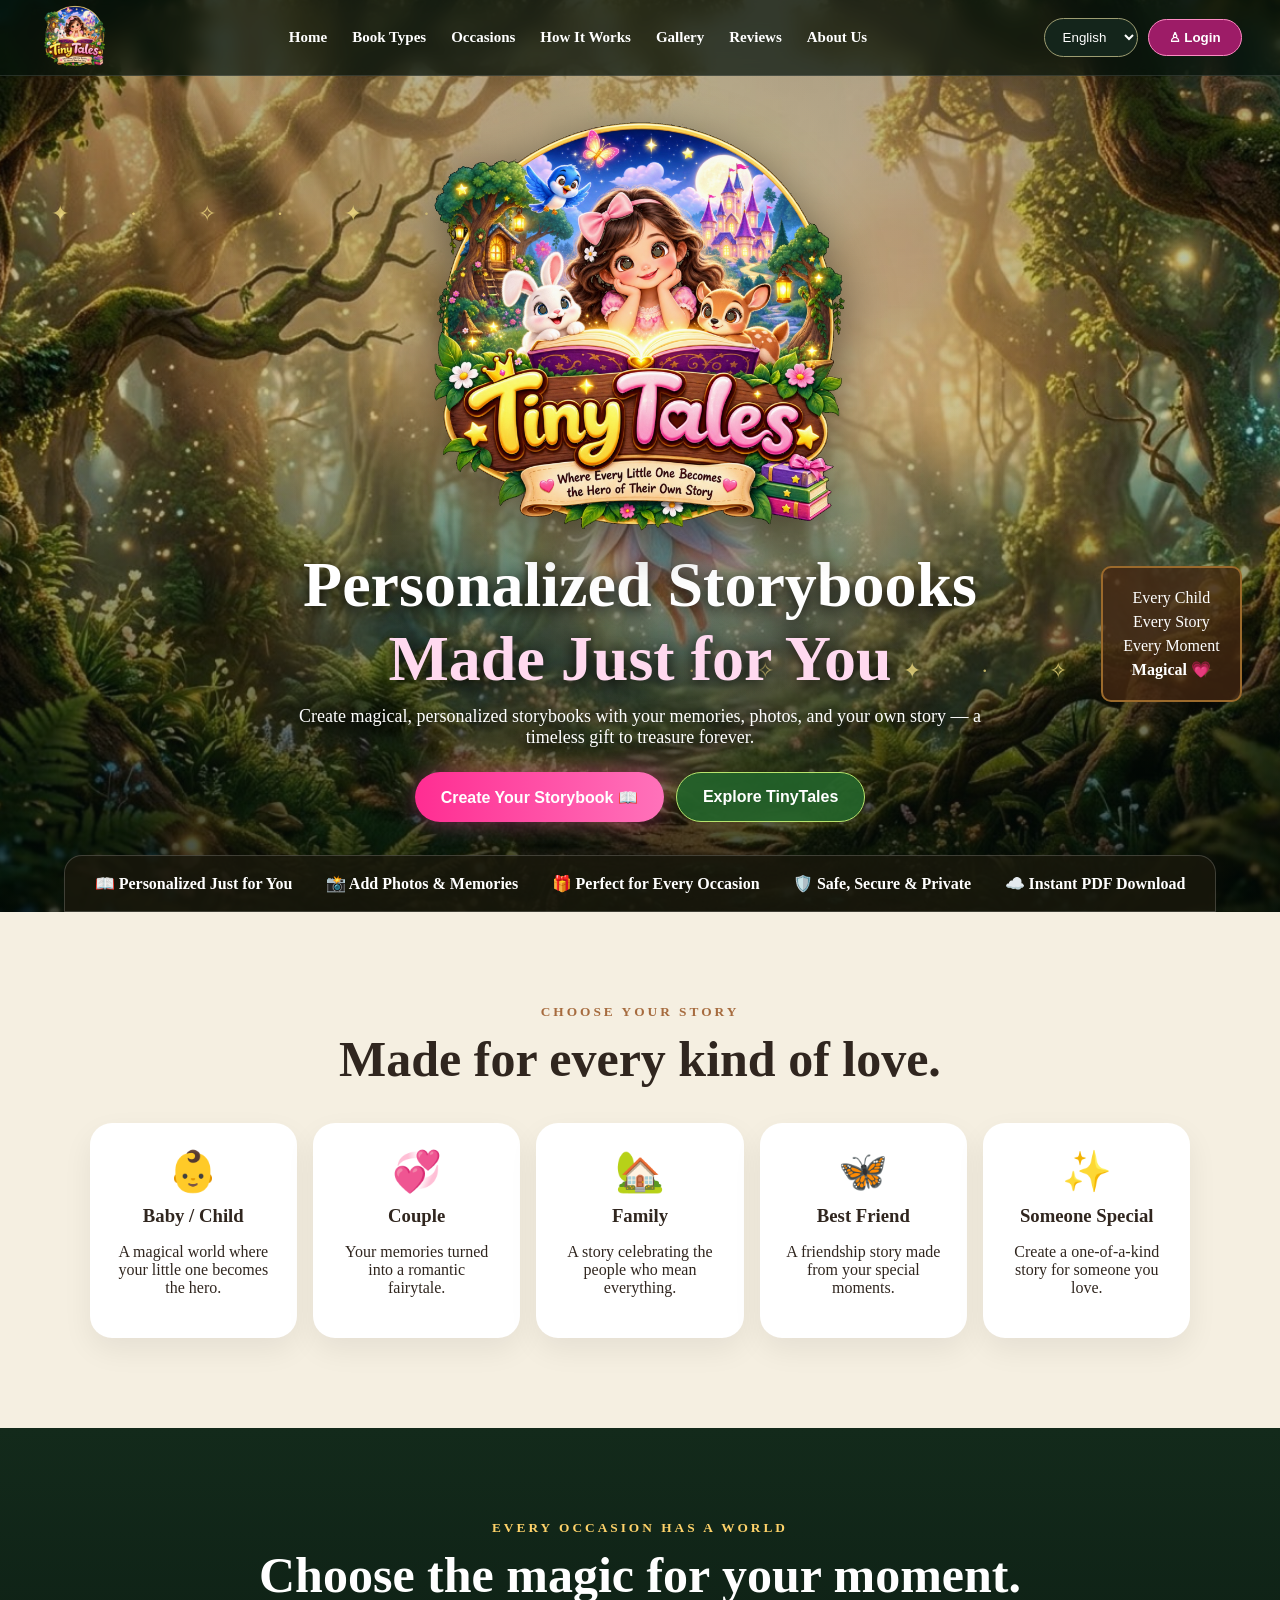
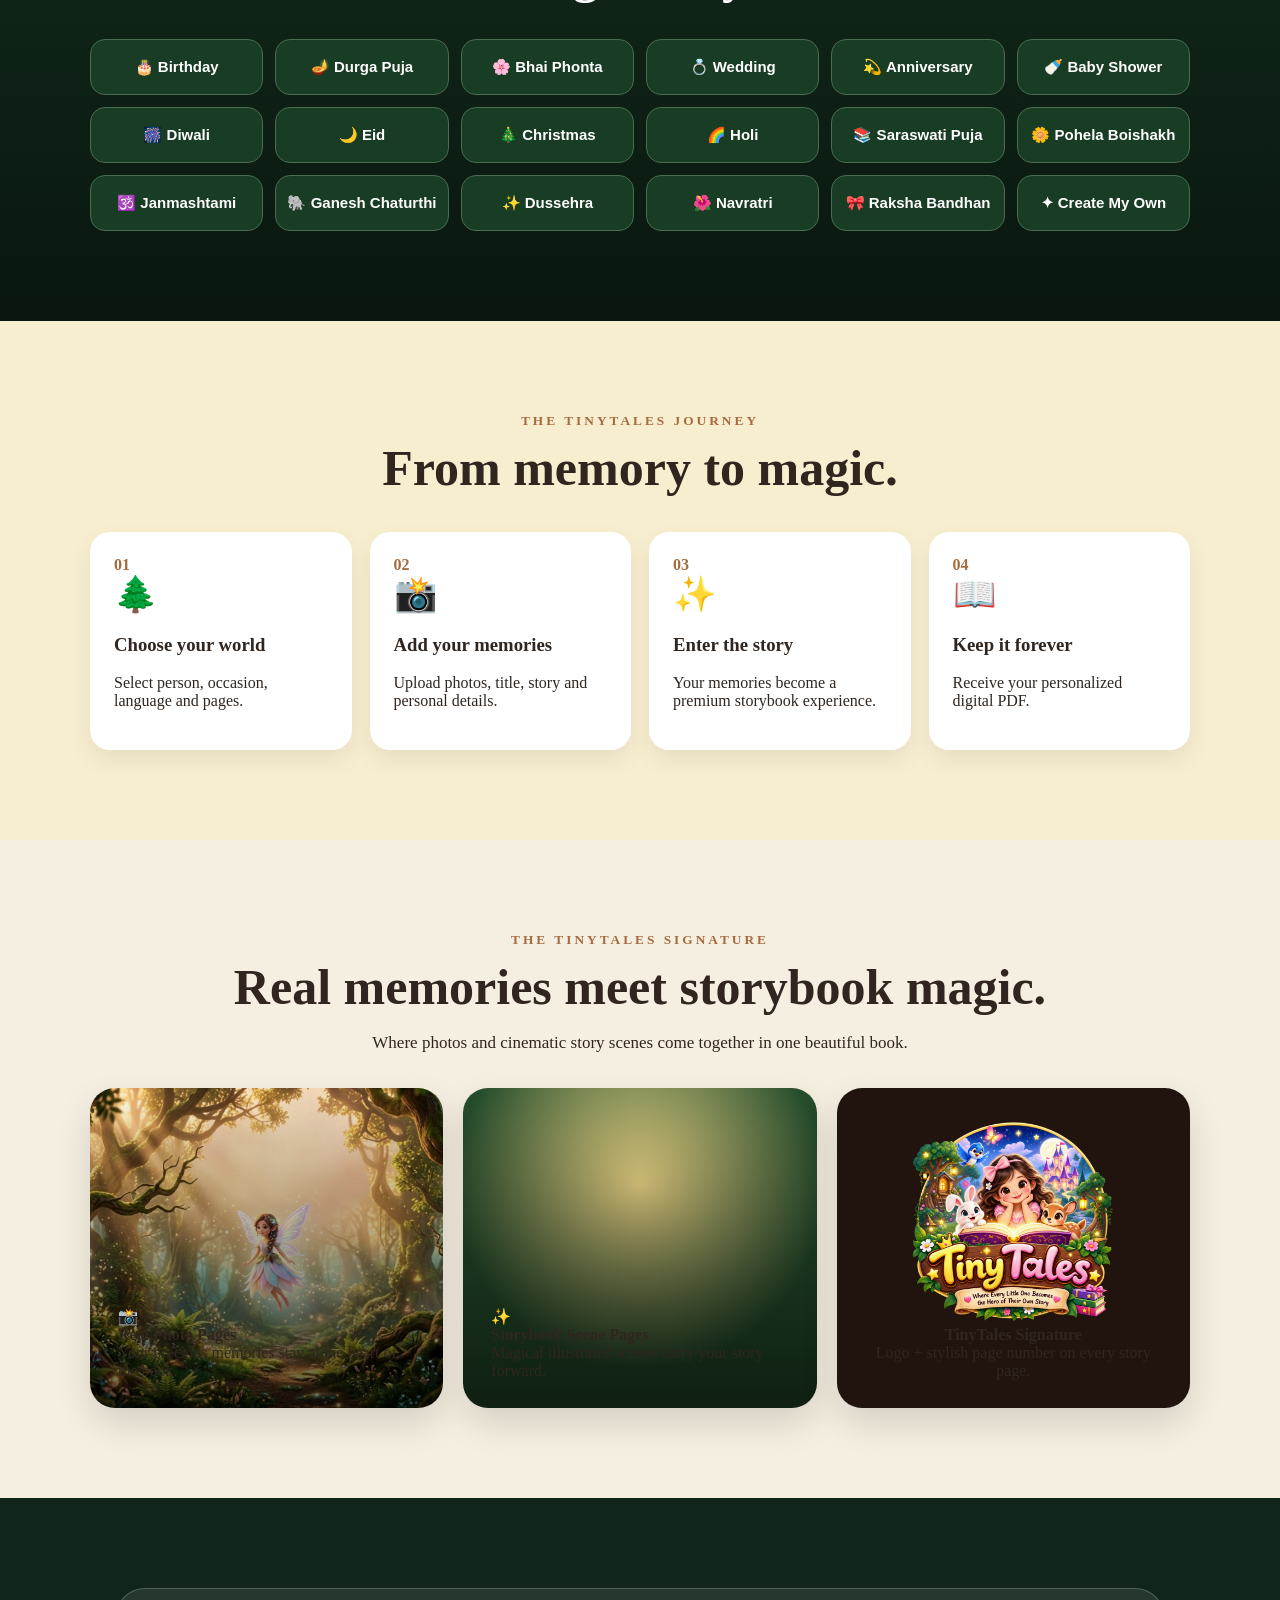
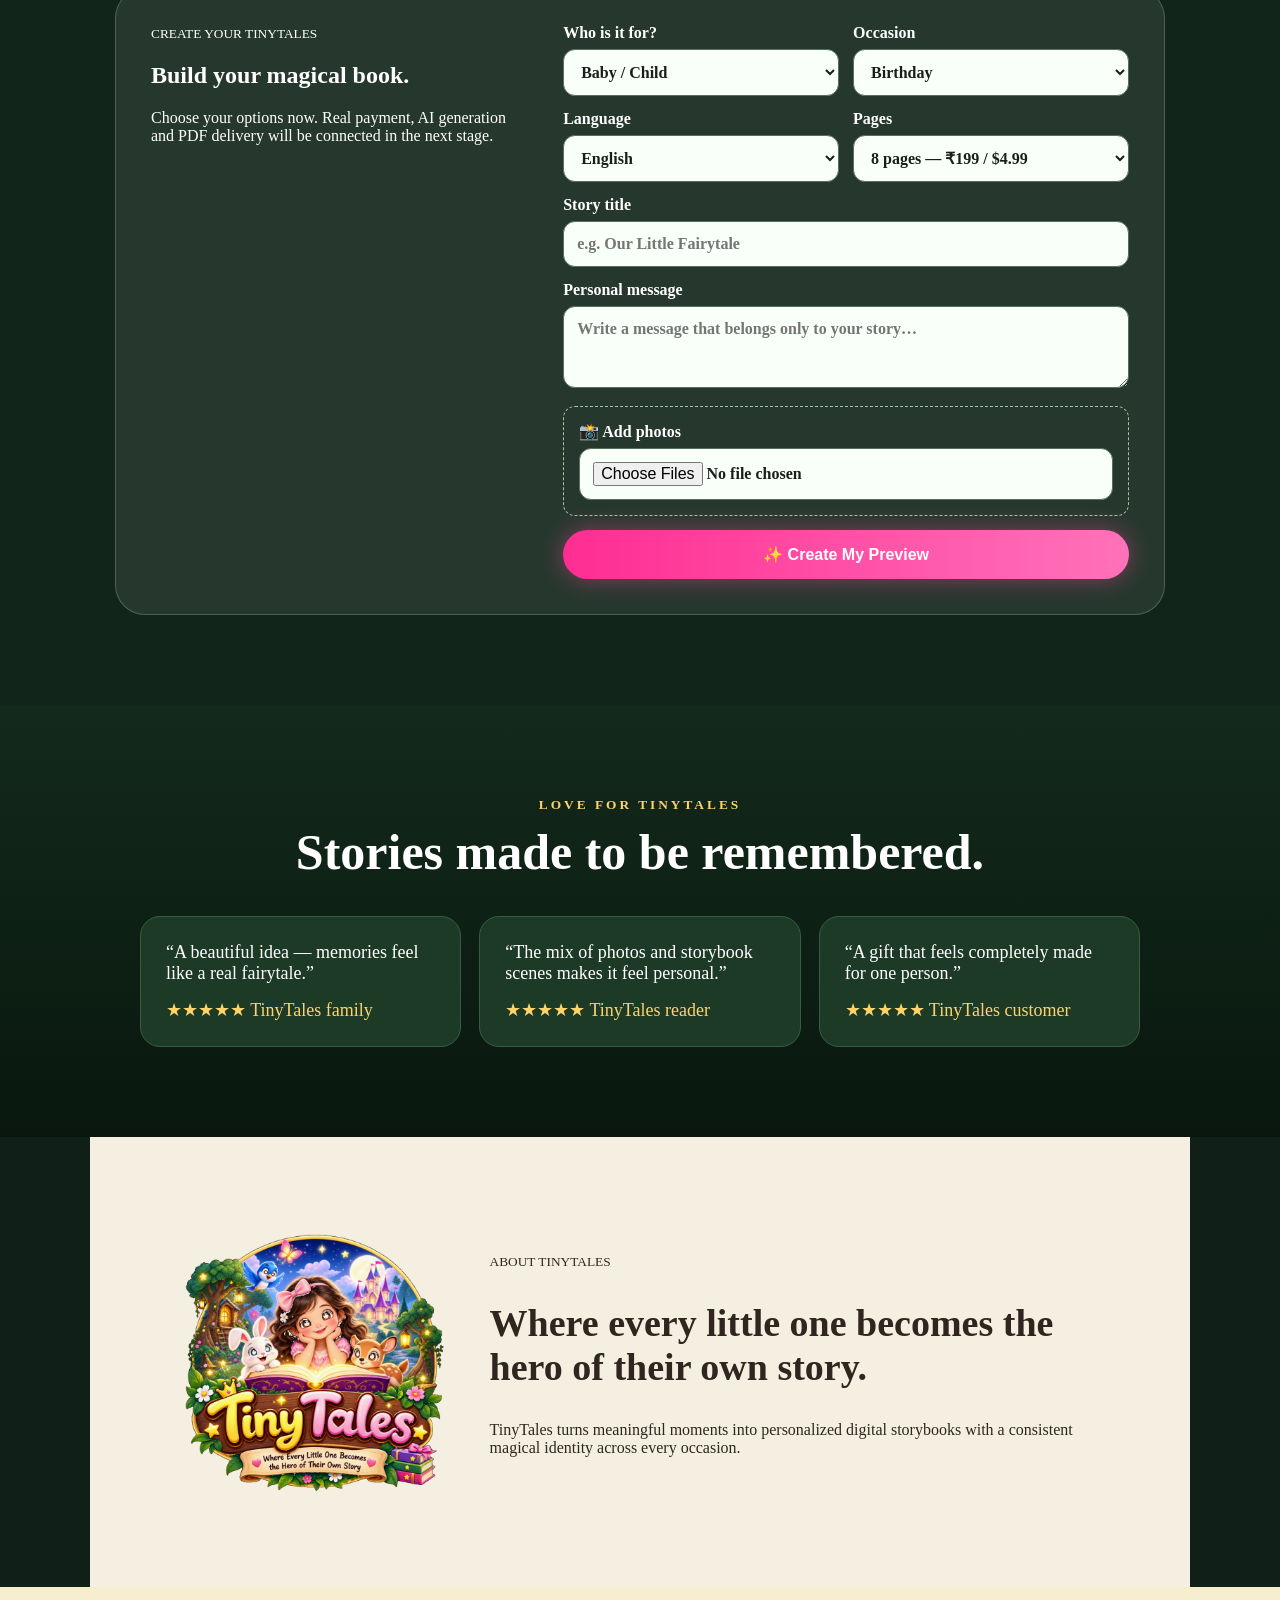
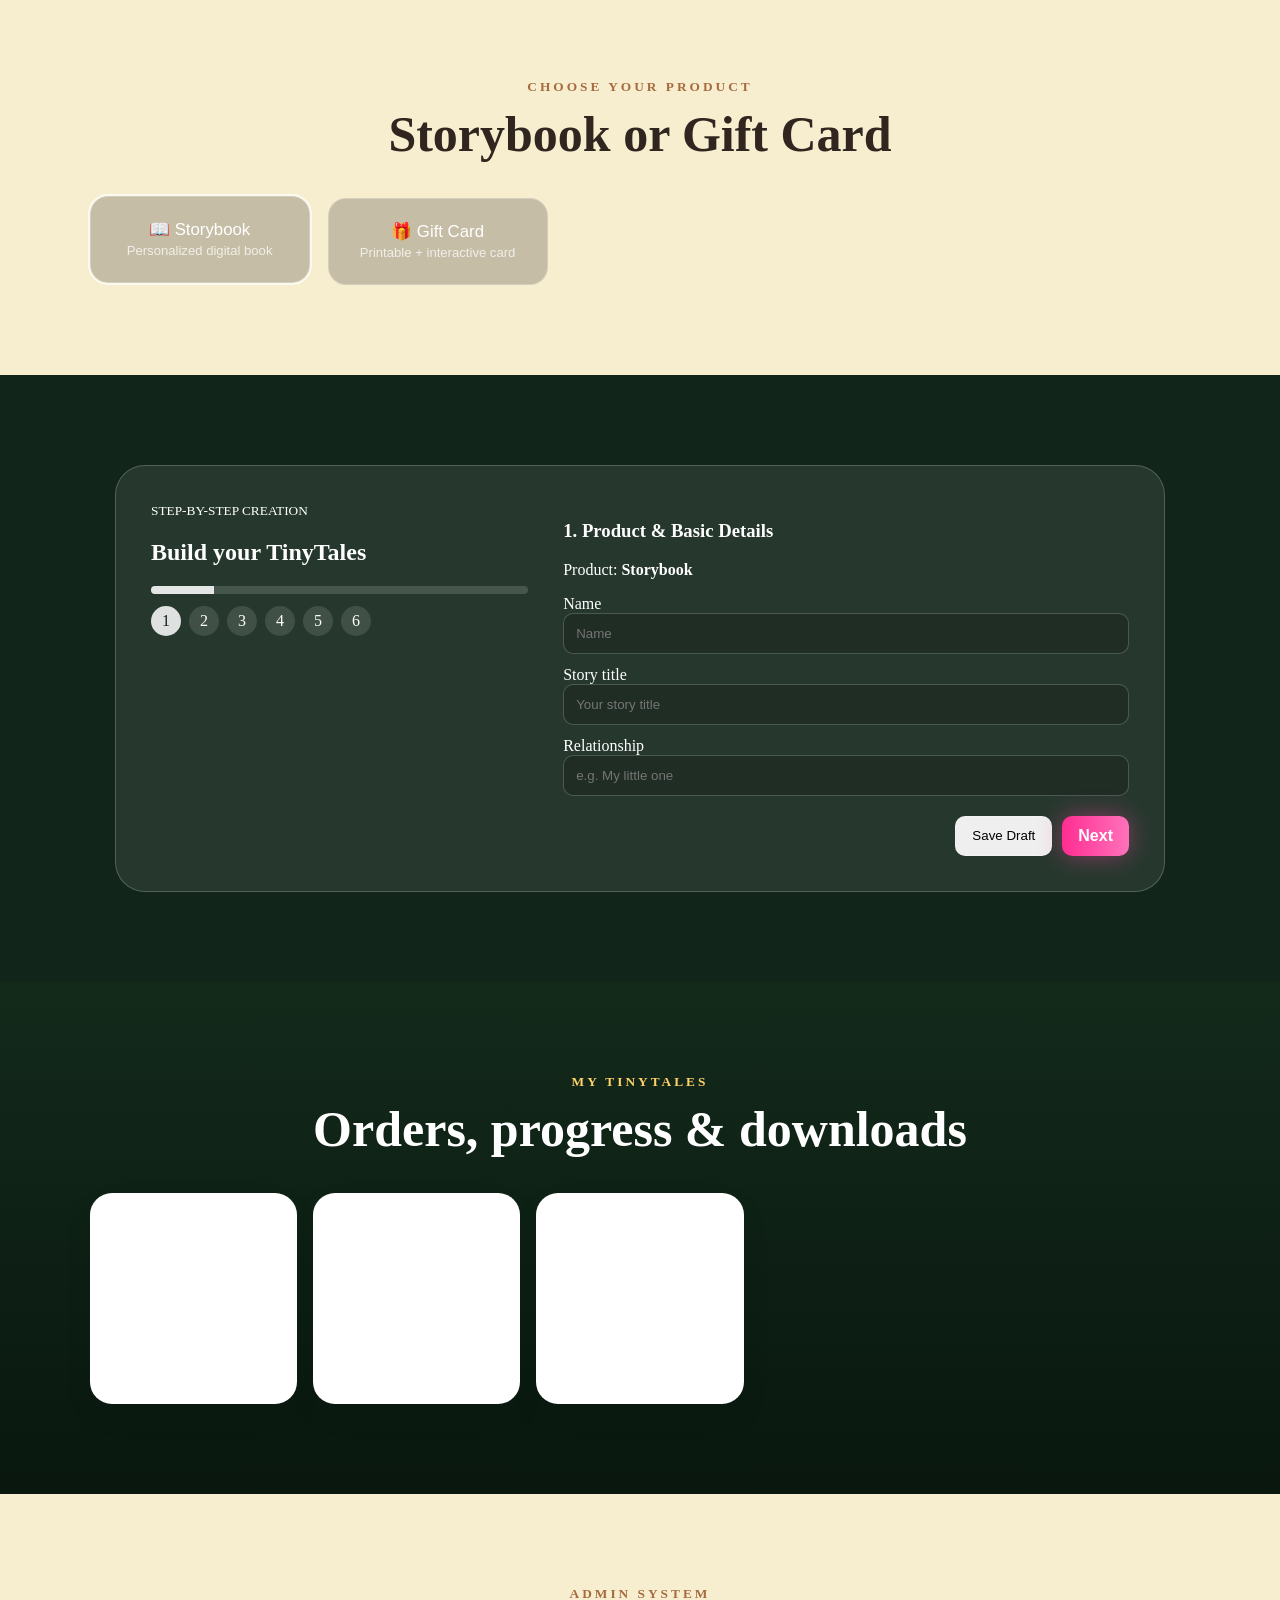
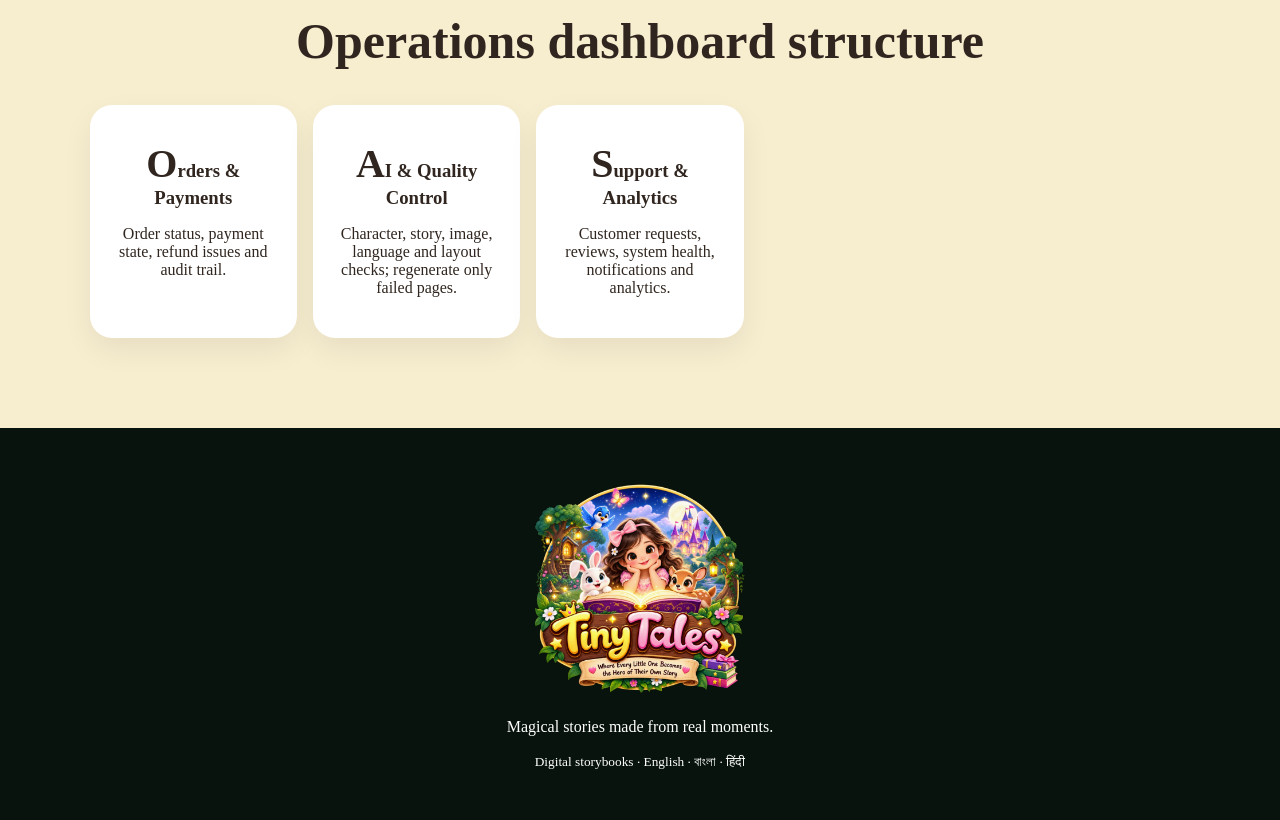
==== index.html @ 88ca1616 "Update index.html" ====
<!doctype html><html lang="en"><head><meta charset="utf-8"><meta name="viewport" content="width=device-width,initial-scale=1"><title>TinyTales — Personalized Magical Storybooks</title><meta name="description" content="TinyTales creates personalized magical storybooks from your memories, photos and stories in English, বাংলা and हिंदी."><link rel="icon" href=""><link rel="stylesheet" href="style.css"></head><body>
<header class="topbar"><a href="#home" class="brand"><img src="assets/tinytales-logo.png" alt="TinyTales"></a><nav><a href="#home">Home</a><a href="#types">Book Types</a><a href="#occasions">Occasions</a><a href="#how">How It Works</a><a href="#gallery">Gallery</a><a href="#reviews">Reviews</a><a href="#about">About Us</a></nav><div class="right"><select id="language"><option>English</option><option>বাংলা</option><option>हिंदी</option></select><button class="login" onclick="alert('Login will be connected later.')">♙ Login</button></div></header>
<main><section id="home" class="hero"><div class="forest"></div><div class="shade"></div><div class="rays"></div><div class="sparkles"></div><div class="hero-content"><div class="hero-logo"><img src="assets/tinytales-logo.png" alt="TinyTales logo"></div><h1>Personalized Storybooks<br><em>Made Just for You</em></h1><p>Create magical, personalized storybooks with your memories, photos, and your own story — a timeless gift to treasure forever.</p><div class="actions"><button class="primary" onclick="document.getElementById('create').scrollIntoView({behavior:'smooth'})">Create Your Storybook 📖</button><button class="secondary" onclick="document.getElementById('types').scrollIntoView({behavior:'smooth'})">Explore TinyTales</button></div></div><div class="side-sign">Every Child<br>Every Story<br>Every Moment<br><b>Magical</b> 💗</div><div class="feature-bar"><span>📖 Personalized Just for You</span><span>📸 Add Photos & Memories</span><span>🎁 Perfect for Every Occasion</span><span>🛡️ Safe, Secure & Private</span><span>☁️ Instant PDF Download</span></div></section>
<section id="types" class="section"><div class="heading"><small>CHOOSE YOUR STORY</small><h2>Made for every kind of love.</h2></div><div class="cards"><article class="type-card" data-type="Baby / Child">👶<h3>Baby / Child</h3><p>A magical world where your little one becomes the hero.</p></article><article class="type-card" data-type="Couple">💞<h3>Couple</h3><p>Your memories turned into a romantic fairytale.</p></article><article class="type-card" data-type="Family">🏡<h3>Family</h3><p>A story celebrating the people who mean everything.</p></article><article class="type-card" data-type="Best Friend">🦋<h3>Best Friend</h3><p>A friendship story made from your special moments.</p></article><article class="type-card" data-type="Someone Special">✨<h3>Someone Special</h3><p>Create a one-of-a-kind story for someone you love.</p></article></div></section>
<section id="occasions" class="section dark"><div class="heading"><small>EVERY OCCASION HAS A WORLD</small><h2>Choose the magic for your moment.</h2></div><div class="occasion-grid"><button type="button" class="occasion-btn" data-occasion="Birthday">🎂 Birthday</button><button type="button" class="occasion-btn" data-occasion="Durga Puja">🪔 Durga Puja</button><button type="button" class="occasion-btn" data-occasion="Bhai Phonta">🌸 Bhai Phonta</button><button type="button" class="occasion-btn" data-occasion="Wedding">💍 Wedding</button><button type="button" class="occasion-btn" data-occasion="Anniversary">💫 Anniversary</button><button type="button" class="occasion-btn" data-occasion="Baby Shower">🍼 Baby Shower</button><button type="button" class="occasion-btn" data-occasion="Diwali">🎆 Diwali</button><button type="button" class="occasion-btn" data-occasion="Eid">🌙 Eid</button><button type="button" class="occasion-btn" data-occasion="Christmas">🎄 Christmas</button><button type="button" class="occasion-btn" data-occasion="Holi">🌈 Holi</button><button type="button" class="occasion-btn" data-occasion="Saraswati Puja">📚 Saraswati Puja</button><button type="button" class="occasion-btn" data-occasion="Pohela Boishakh">🌼 Pohela Boishakh</button><button type="button" class="occasion-btn" data-occasion="Janmashtami">🕉️ Janmashtami</button><button type="button" class="occasion-btn" data-occasion="Ganesh Chaturthi">🐘 Ganesh Chaturthi</button><button type="button" class="occasion-btn" data-occasion="Dussehra">✨ Dussehra</button><button type="button" class="occasion-btn" data-occasion="Navratri">🌺 Navratri</button><button type="button" class="occasion-btn" data-occasion="Raksha Bandhan">🎀 Raksha Bandhan</button><button type="button" class="occasion-btn" data-occasion="Create My Own">✦ Create My Own</button></div></section>
<section id="how" class="section parchment"><div class="heading"><small>THE TINYTALES JOURNEY</small><h2>From memory to magic.</h2></div><div class="steps"><div><b>01</b><span>🌲</span><h3>Choose your world</h3><p>Select person, occasion, language and pages.</p></div><div><b>02</b><span>📸</span><h3>Add your memories</h3><p>Upload photos, title, story and personal details.</p></div><div><b>03</b><span>✨</span><h3>Enter the story</h3><p>Your memories become a premium storybook experience.</p></div><div><b>04</b><span>📖</span><h3>Keep it forever</h3><p>Receive your personalized digital PDF.</p></div></div></section>
<section id="gallery" class="section gallery"><div class="heading"><small>THE TINYTALES SIGNATURE</small><h2>Real memories meet storybook magic.</h2><p>Where photos and cinematic story scenes come together in one beautiful book.</p></div><div class="gallery-grid"><div class="photo-card real">📸<b>Real Photo Pages</b><span>Your precious memories stay at the heart of the book.</span></div><div class="photo-card magic">✨<b>Storybook Scene Pages</b><span>Magical illustrated scenes carry your story forward.</span></div><div class="photo-card signature"><img src="assets/tinytales-logo.png" alt="TinyTales"><b>TinyTales Signature</b><span>Logo + stylish page number on every story page.</span></div></div></section>
<section id="create" class="section create"><div class="create-card"><div><small>CREATE YOUR TINYTALES</small><h2>Build your magical book.</h2><p>Choose your options now. Real payment, AI generation and PDF delivery will be connected in the next stage.</p></div><div class="form"><label>Who is it for?<select id="createType"><option>Baby / Child</option><option>Couple</option><option>Family</option><option>Best Friend</option><option>Someone Special</option></select></label><label>Occasion<select id="createOccasion"><option>Birthday</option><option>Durga Puja</option><option>Bhai Phonta</option><option>Anniversary</option><option>Wedding</option><option>Baby Shower</option><option>Diwali</option><option>Eid</option><option>Christmas</option><option>Create My Own</option></select></label><label>Language<select id="createLanguage"><option>English</option><option>বাংলা</option><option>हिंदी</option></select></label><label>Pages<select id="createPages"><option>8 pages — ₹199 / $4.99</option><option>12 pages — ₹299 / $6.99</option><option>16 pages — ₹399 / $8.99</option><option>20 pages — ₹499 / $10.99</option><option>24 pages — ₹599 / $12.99</option><option>32 pages — ₹799 / $16.99</option></select></label><label class="full">Story title<input placeholder="e.g. Our Little Fairytale"></label><label class="full">Personal message<textarea rows="3" placeholder="Write a message that belongs only to your story…"></textarea></label><label class="full upload">📸 Add photos<input type="file" accept="image/*" multiple></label><button id="createPreviewBtn" class="primary full" type="button">✨ Create My Preview</button></div></div></section>
<section id="reviews" class="section dark reviews"><div class="heading"><small>LOVE FOR TINYTALES</small><h2>Stories made to be remembered.</h2></div><div class="review-grid"><blockquote>“A beautiful idea — memories feel like a real fairytale.”<footer>★★★★★ TinyTales family</footer></blockquote><blockquote>“The mix of photos and storybook scenes makes it feel personal.”<footer>★★★★★ TinyTales reader</footer></blockquote><blockquote>“A gift that feels completely made for one person.”<footer>★★★★★ TinyTales customer</footer></blockquote></div></section>
<section id="about" class="section about"><img src="assets/tinytales-logo.png" alt="TinyTales"><div><small>ABOUT TINYTALES</small><h2>Where every little one becomes the hero of their own story.</h2><p>TinyTales turns meaningful moments into personalized digital storybooks with a consistent magical identity across every occasion.</p></div></section>
<section id="product" class="section parchment"><div class="heading"><small>CHOOSE YOUR PRODUCT</small><h2>Storybook or Gift Card</h2></div><div class="cards product-choice"><button class="product-btn selected" data-product="Storybook" type="button">📖 Storybook<br><span>Personalized digital book</span></button><button class="product-btn" data-product="Gift Card" type="button">🎁 Gift Card<br><span>Printable + interactive card</span></button></div></section>
<section id="wizard" class="section create"><div class="create-card"><div class="wizard-head"><small>STEP-BY-STEP CREATION</small><h2>Build your TinyTales</h2><div class="progress-track"><div id="progress"></div></div><div class="step-dots"><span class="step-dot active" data-step="1">1</span><span class="step-dot" data-step="2">2</span><span class="step-dot" data-step="3">3</span><span class="step-dot" data-step="4">4</span><span class="step-dot" data-step="5">5</span><span class="step-dot" data-step="6">6</span></div></div><div class="wizard-panel" data-step="1"><h3>1. Product & Basic Details</h3><p>Product: <b id="productChoice">Storybook</b></p><label>Name<input id="babyName" placeholder="Name"></label><label>Story title<input placeholder="Your story title"></label><label>Relationship<input placeholder="e.g. My little one"></label><div class="wizard-actions"><button id="saveDraft" type="button">Save Draft</button><button class="wizard-next primary" type="button">Next</button></div></div><div class="wizard-panel" data-step="2" hidden><h3>2. Photos & Memories</h3><label class="upload">📸 Add photos<input id="photoInput" type="file" accept="image/*" multiple></label><p id="photoCount">No photos selected</p><p>Default storybook mix: 50% real-photo pages + 50% AI illustration pages, adjusted for the selected package.</p><div class="wizard-actions"><button class="wizard-back" type="button">Back</button><button class="wizard-next primary" type="button">Next</button></div></div><div class="wizard-panel" data-step="3" hidden><h3>3. Story + Rhyme</h3><label>Story choice<select><option>TinyTales Original Story</option><option>My Own Story</option><option>Two Stories</option></select></label><label>Personal message<textarea rows="4" placeholder="Your special message"></textarea></label><div class="wizard-actions"><button class="wizard-back" type="button">Back</button><button class="wizard-next primary" type="button">Next</button></div></div><div class="wizard-panel" data-step="4" hidden><h3>4. Character + Theme Preview</h3><p>AI character preview, approved appearance, occasion theme, font and layout are reviewed before payment.</p><button id="mockGenerate" class="secondary" type="button">Create Preview</button><p id="generationStatus">Waiting for preview</p><div class="wizard-actions"><button class="wizard-back" type="button">Back</button><button class="wizard-next primary" type="button">Next</button></div></div><div class="wizard-panel" data-step="5" hidden><h3>5. Review + Approval</h3><p>Review the full book/card. Request changes or approve the final version.</p><button id="mockApprove" class="secondary" type="button">Approve Preview</button><div class="wizard-actions"><button class="wizard-back" type="button">Back</button><button class="wizard-next primary" type="button">Next</button></div></div><div class="wizard-panel" data-step="6" hidden><h3>6. Payment + Generation</h3><p>Production payment gateways will be connected server-side. Never put gateway secrets in this page.</p><button id="mockPay" class="primary" type="button">Continue to Secure Payment</button><div class="wizard-actions"><button class="wizard-back" type="button">Back</button></div></div></div></section>
<section id="checkout" class="section checkout-section" hidden><div class="create-card checkout-card"><div class="wizard-head"><small>SECURE CHECKOUT</small><h2>Complete your TinyTales order</h2><p>Your payment is handled securely. Gateway secrets never appear in the browser.</p></div><div class="checkout-grid"><div><h3>1. Choose payment region</h3><div class="payment-region"><button type="button" class="region-btn selected" data-region="india">🇮🇳 India</button><button type="button" class="region-btn" data-region="international">🌎 International</button></div><h3>2. Payment method</h3><div class="payment-methods" id="paymentMethods"><button type="button" class="payment-method selected" data-method="upi">UPI / Razorpay</button><button type="button" class="payment-method" data-method="paypal">PayPal</button></div></div><div class="checkout-summary"><h3>Order Summary</h3><div><span>Product</span><b id="checkoutProduct">Storybook</b></div><div><span>Pages</span><b id="checkoutPages">8 pages</b></div><div><span>Occasion</span><b id="checkoutOccasion">Birthday</b></div><div class="total"><span>Total</span><strong id="checkoutTotal">₹199</strong></div><label class="consent"><input id="paymentConsent" type="checkbox"> I agree to the TinyTales payment, privacy and order terms.</label><button id="securePayBtn" class="primary full" type="button" disabled>Pay Securely</button><p id="paymentStatus" class="payment-status">Select the payment method and accept the terms to continue.</p></div></div><button id="closeCheckout" class="secondary" type="button">Back to Review</button></div></section>

<section id="account" class="section dark"><div class="heading"><small>MY TINYTALES</small><h2>Orders, progress & downloads</h2></div><div class="cards"><article><h3>My Storybooks</h3><p>Drafts, approved previews, completed books and downloads.</p></article><article><h3>My Gift Cards</h3><p>Printable and interactive cards linked to your orders.</p></article><article><h3>Order Progress</h3><p>Received → Payment → AI → QC → Preview → Completed → Download.</p></article></div></section>
<section id="admin" class="section parchment"><div class="heading"><small>ADMIN SYSTEM</small><h2>Operations dashboard structure</h2></div><div class="cards"><article><h3>Orders & Payments</h3><p>Order status, payment state, refund issues and audit trail.</p></article><article><h3>AI & Quality Control</h3><p>Character, story, image, language and layout checks; regenerate only failed pages.</p></article><article><h3>Support & Analytics</h3><p>Customer requests, reviews, system health, notifications and analytics.</p></article></div></section>
</main><footer><img src="assets/tinytales-logo.png" alt="TinyTales"><p>Magical stories made from real moments.</p><small>Digital storybooks · English · বাংলা · हिंदी</small></footer><script src="script.js"></script></body></html>
---- style.css ----
*{box-sizing:border-box}html{scroll-behavior:smooth}body{margin:0;color:#fff;background:#102019;font-family:Georgia,'Times New Roman',serif}.topbar{position:fixed;top:0;left:0;right:0;height:76px;z-index:20;display:flex;align-items:center;padding:6px 3%;background:rgba(5,18,12,.72);backdrop-filter:blur(10px);border-bottom:1px solid rgba(255,255,255,.12)}.brand img{width:74px;height:64px;object-fit:contain}.topbar nav{display:flex;gap:25px;margin:auto}.topbar nav a{color:#fff;text-decoration:none;font-weight:700;font-size:15px}.right{display:flex;gap:10px;align-items:center}.right select{background:#14251b;color:#fff;border:1px solid #9d9d72;border-radius:22px;padding:10px 14px}.login{border:1px solid #ff8bc4;background:#9d1c67;color:#fff;border-radius:24px;padding:10px 20px;font-weight:700}.hero{min-height:100vh;position:relative;overflow:hidden;display:flex;align-items:center;justify-content:center;padding:110px 6% 90px}.forest{position:absolute;inset:0;background:url('assets/enchanted-forest.webp') center/cover no-repeat;transform:scale(1.04);animation:slowzoom 18s ease-in-out infinite alternate}.shade{position:absolute;inset:0;background:linear-gradient(180deg,rgba(2,12,7,.35),rgba(3,19,10,.22) 45%,rgba(2,10,6,.78))}.rays{position:absolute;inset:-20%;background:radial-gradient(ellipse at 52% 30%,rgba(255,240,175,.25),transparent 40%);animation:glow 6s ease-in-out infinite alternate}.sparkles:before,.sparkles:after{content:'✦  ·  ✧  ·  ✦  ·  ✧  ·  ✦';position:absolute;color:#ffe98a;font-size:22px;letter-spacing:28px;animation:float 7s linear infinite;opacity:.7}.sparkles:before{top:22%;left:4%}.sparkles:after{bottom:25%;right:3%}.hero-content{position:relative;z-index:3;text-align:center;max-width:850px}.hero-logo img{width:min(430px,70vw);filter:drop-shadow(0 14px 25px rgba(0,0,0,.5))}.hero h1{font-size:clamp(32px,5vw,64px);margin:4px 0 10px;text-shadow:0 4px 16px #000}.hero h1 em{color:#ffd9ef;font-style:normal}.hero p{font-size:18px;max-width:700px;margin:0 auto 24px;text-shadow:0 3px 12px #000}.actions{display:flex;justify-content:center;gap:12px;flex-wrap:wrap}.primary,.secondary{border:0;border-radius:30px;padding:15px 26px;font-size:16px;font-weight:800;cursor:pointer}.primary{background:linear-gradient(90deg,#ff2d92,#ff72ba);color:#fff;box-shadow:0 0 25px rgba(255,68,161,.45)}.secondary{background:rgba(35,100,43,.9);color:#fff;border:1px solid #b8e56e}.side-sign{position:absolute;right:3%;bottom:23%;z-index:4;background:rgba(67,39,18,.76);padding:18px 20px;border:2px solid #9b6a2c;border-radius:10px;text-align:center;line-height:1.5}.feature-bar{position:absolute;z-index:5;bottom:0;left:5%;right:5%;display:flex;justify-content:space-around;gap:10px;flex-wrap:wrap;background:rgba(25,24,12,.85);border:1px solid rgba(255,255,255,.18);padding:18px;border-radius:18px 18px 0 0;font-weight:700}.section{padding:90px 7%;background:#f5efe1;color:#30261f}.section.dark{background:linear-gradient(180deg,#132a1b,#09170f);color:#fff}.heading{text-align:center;max-width:850px;margin:0 auto 35px}.heading small{letter-spacing:3px;font-weight:800;color:#a66b3e}.dark .heading small{color:#ffd36a}.heading h2{font-size:clamp(32px,4vw,50px);margin:10px 0}.heading p{font-size:17px}.cards{display:grid;grid-template-columns:repeat(5,1fr);gap:16px;max-width:1200px;margin:auto}.cards article{background:#fff;border-radius:22px;padding:25px;text-align:center;box-shadow:0 12px 30px #0001}.cards article:first-letter{font-size:40px}.cards h3{margin:10px 0 5px}.occasion-grid{max-width:1100px;margin:auto;display:grid;grid-template-columns:repeat(6,1fr);gap:12px}.occasion-grid button{padding:18px 8px;border-radius:15px;border:1px solid #496d51;background:#183c24;color:#fff;font-size:15px;font-weight:700}.parchment{background:#f7edcf}.steps{max-width:1100px;margin:auto;display:grid;grid-template-columns:repeat(4,1fr);gap:18px}.steps>div{background:#fff;border-radius:20px;padding:24px;box-shadow:0 10px 25px #0001}.steps b{display:block;color:#a66b3e}.steps span{font-size:35px}.gallery-grid{max-width:1100px;margin:auto;display:grid;grid-template-columns:repeat(3,1fr);gap:20px}.photo-card{min-height:260px;border-radius:25px;padding:28px;display:flex;flex-direction:column;justify-content:end;box-shadow:0 15px 35px #0002}.photo-card.real{background:linear-gradient(#0000,#0009),url('assets/enchanted-forest.webp') center/cover}.photo-card.magic{background:linear-gradient(#0000,#0009),radial-gradient(circle at 50% 30%,#f5dd8b,#254d2c 65%)}.photo-card.signature{background:#21140e;text-align:center;justify-content:center;align-items:center}.signature img{width:210px}.create{background:#11251a;color:#fff}.create-card{max-width:1050px;margin:auto;background:rgba(255,255,255,.09);border:1px solid rgba(255,255,255,.2);border-radius:30px;padding:35px;display:grid;grid-template-columns:.8fr 1.2fr;gap:35px}.form{display:grid;grid-template-columns:1fr 1fr;gap:14px}.form label{font-weight:700}.form select,.form input,.form textarea{width:100%;margin-top:7px;padding:13px;border-radius:12px;border:1px solid #55705d;background:#f9fff9;color:#172018;font:inherit}.full{grid-column:1/-1}.upload{padding:15px;border:1px dashed #a6c49e;border-radius:12px}.review-grid{max-width:1000px;margin:auto;display:grid;grid-template-columns:repeat(3,1fr);gap:18px}.review-grid blockquote{margin:0;background:#1d3a26;border:1px solid #355e40;border-radius:20px;padding:25px;font-size:18px}.review-grid footer{margin-top:15px;color:#ffd36a}.about{display:flex;align-items:center;gap:40px;max-width:1100px;margin:auto}.about img{width:270px}.about h2{font-size:38px}body>footer{background:#07130c;text-align:center;padding:50px 20px}body>footer img{width:220px;max-width:70%}@keyframes slowzoom{to{transform:scale(1.09)}}@keyframes glow{to{opacity:.55;transform:scale(1.06)}}@keyframes float{0%,100%{transform:translateY(0)}50%{transform:translateY(-20px)}}@media(max-width:1000px){.topbar nav{gap:12px}.cards{grid-template-columns:repeat(3,1fr)}.occasion-grid{grid-template-columns:repeat(4,1fr)}.steps{grid-template-columns:repeat(2,1fr)}.gallery-grid,.review-grid{grid-template-columns:1fr}.side-sign{display:none}.create-card{grid-template-columns:1fr}}@media(max-width:700px){.topbar{height:64px}.brand img{width:58px;height:54px}.topbar nav{display:none}.right select{display:none}.hero{padding-top:80px}.hero-logo img{width:260px}.hero h1{font-size:34px}.hero p{font-size:15px}.feature-bar{left:2%;right:2%;font-size:11px;padding:12px}.cards{grid-template-columns:1fr 1fr}.occasion-grid{grid-template-columns:repeat(2,1fr)}.steps{grid-template-columns:1fr}.form{grid-template-columns:1fr}.full{grid-column:auto}.about{flex-direction:column;text-align:center}.section{padding:70px 5%}}
/* TinyTales Step 3 Bengali typography hooks */
@font-face{font-family:'FNArafatNoakhali';src:url('assets/fonts/assets/fonts/bengali/FNArafatNoakhali-Regular.ttf');font-display:swap}
@font-face{font-family:'FNMahinDuiDashok';src:url('assets/fonts/assets/fonts/bengali/FN Mahin Dui Dashok Regular.ttf');font-display:swap}

/* Day 2 interactive selection */
.type-card,.occasion-btn{cursor:pointer;transition:transform .2s ease,box-shadow .2s ease,border-color .2s ease}.type-card:hover,.occasion-btn:hover{transform:translateY(-4px);box-shadow:0 12px 25px rgba(0,0,0,.18)}.type-card.selected{border:2px solid #ff5da8;box-shadow:0 0 0 4px rgba(255,93,168,.18),0 14px 30px rgba(0,0,0,.18);transform:translateY(-4px)}.occasion-grid button.selected{border-color:#ffd36a;background:linear-gradient(135deg,#214f2e,#7a3f6c);box-shadow:0 0 0 3px rgba(255,211,106,.2);transform:translateY(-3px)}
.product-choice{display:flex;gap:18px;flex-wrap:wrap}.product-btn{border:1px solid rgba(255,255,255,.25);background:rgba(0,0,0,.2);color:#fff;border-radius:18px;padding:22px;min-width:220px;font-size:1.05rem;cursor:pointer}.product-btn.selected{outline:2px solid rgba(255,255,255,.7);transform:translateY(-2px)}.product-btn span{font-size:.82rem;opacity:.75}.wizard-head{margin-bottom:20px}.progress-track{height:8px;background:rgba(255,255,255,.15);border-radius:99px;overflow:hidden}.progress-track #progress{height:100%;width:16%;background:rgba(255,255,255,.85);transition:.25s}.step-dots{display:flex;gap:8px;margin-top:12px}.step-dot{width:30px;height:30px;border-radius:50%;display:grid;place-items:center;background:rgba(255,255,255,.12)}.step-dot.active{background:rgba(255,255,255,.85);color:#102019}.wizard-panel{animation:fadeIn .2s ease}.wizard-actions{display:flex;gap:10px;margin-top:20px;justify-content:flex-end}.wizard-panel label{display:block;margin:12px 0}.wizard-panel input,.wizard-panel textarea,.wizard-panel select{width:100%;padding:12px;border-radius:10px;border:1px solid rgba(255,255,255,.2);background:rgba(0,0,0,.18);color:inherit}.wizard-panel select option{color:#111}.wizard-panel button{padding:11px 16px;border-radius:10px;border:1px solid rgba(255,255,255,.2);cursor:pointer}.wizard-panel .primary{border:0}@keyframes fadeIn{from{opacity:0;transform:translateY(5px)}to{opacity:1;transform:none}}
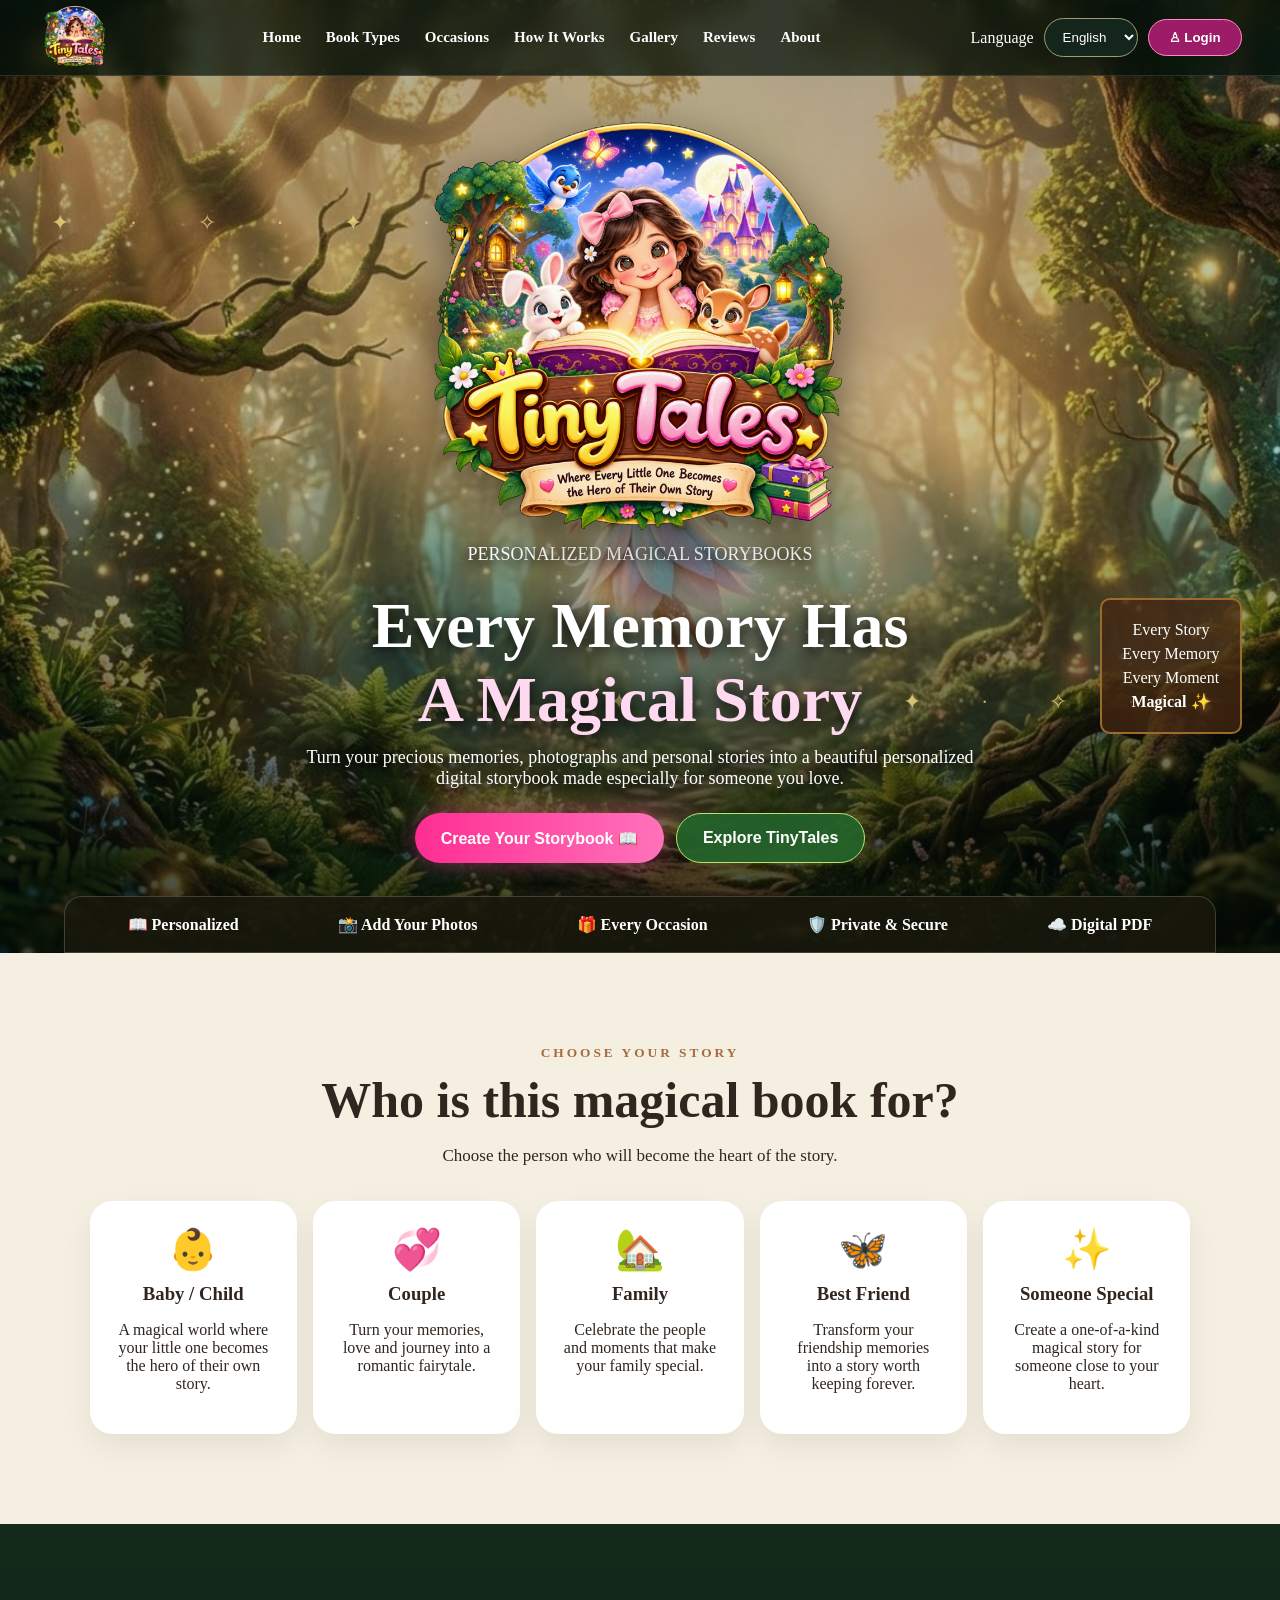
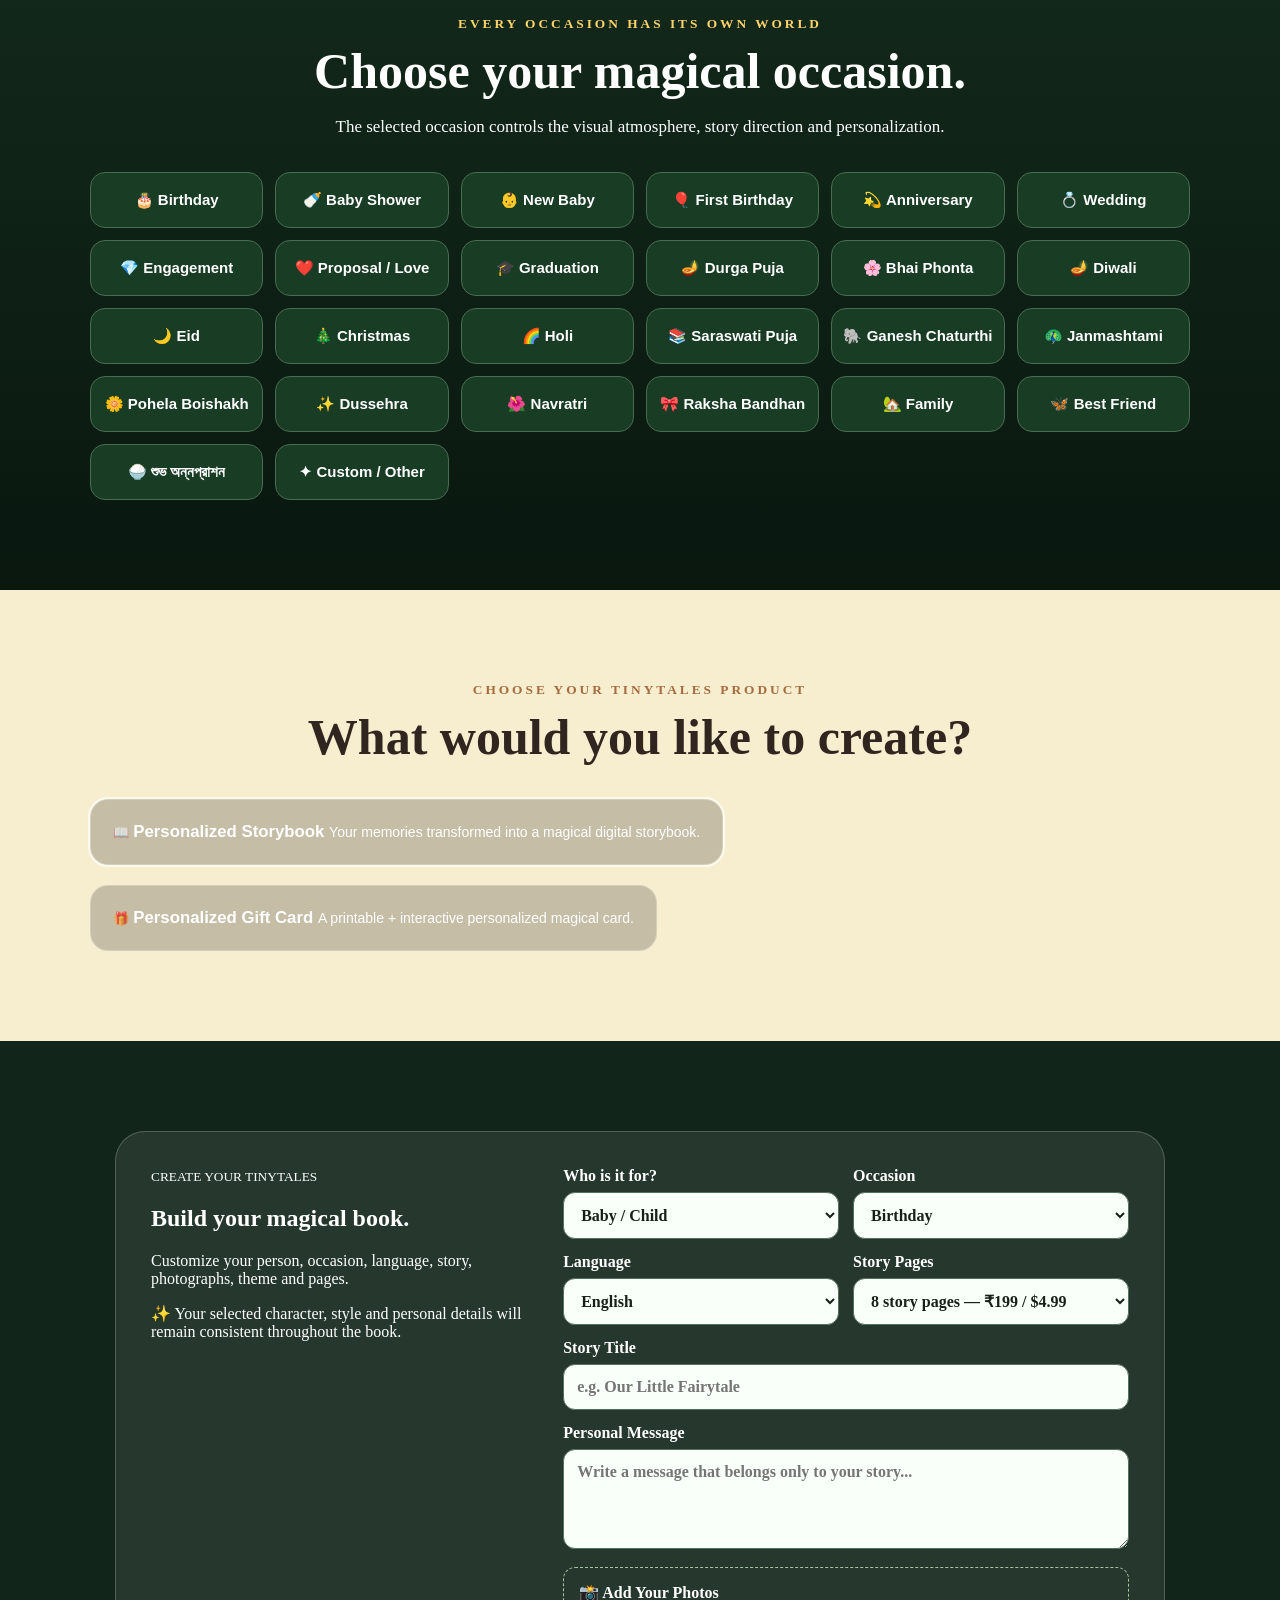
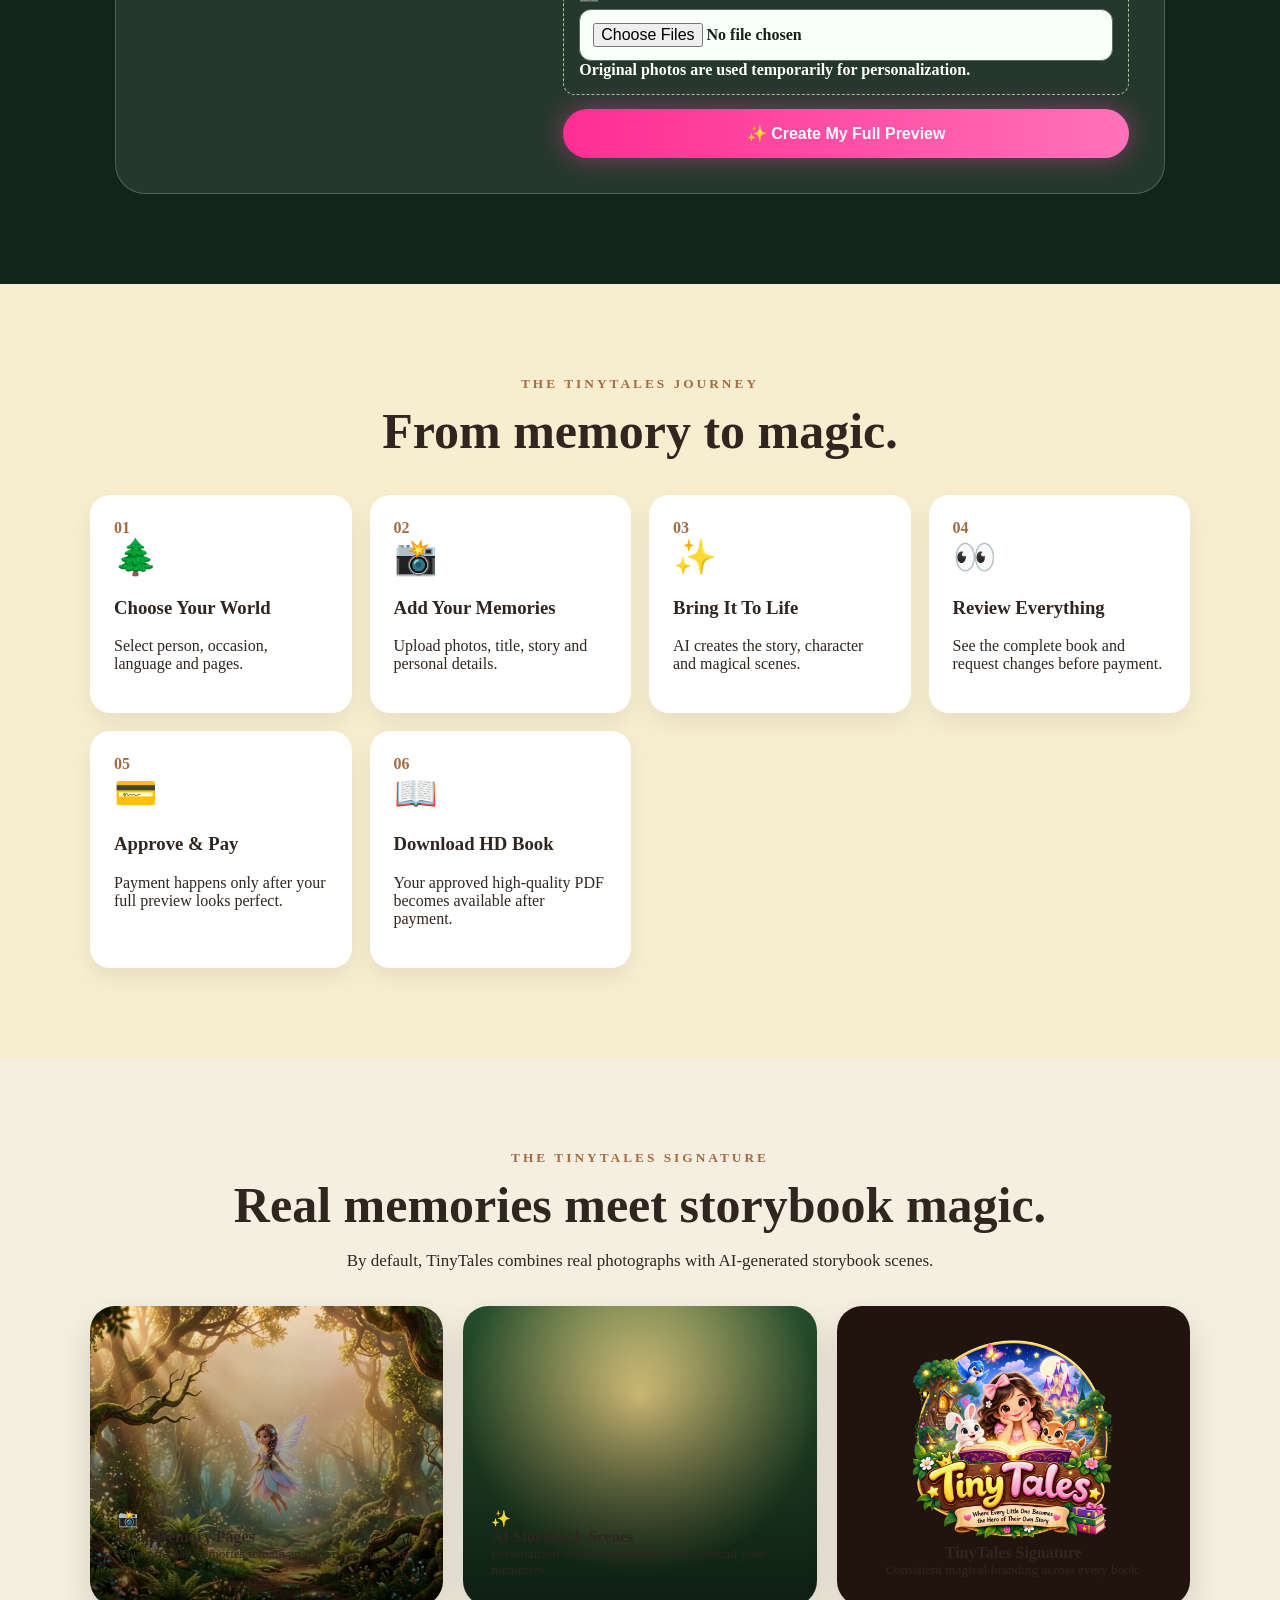
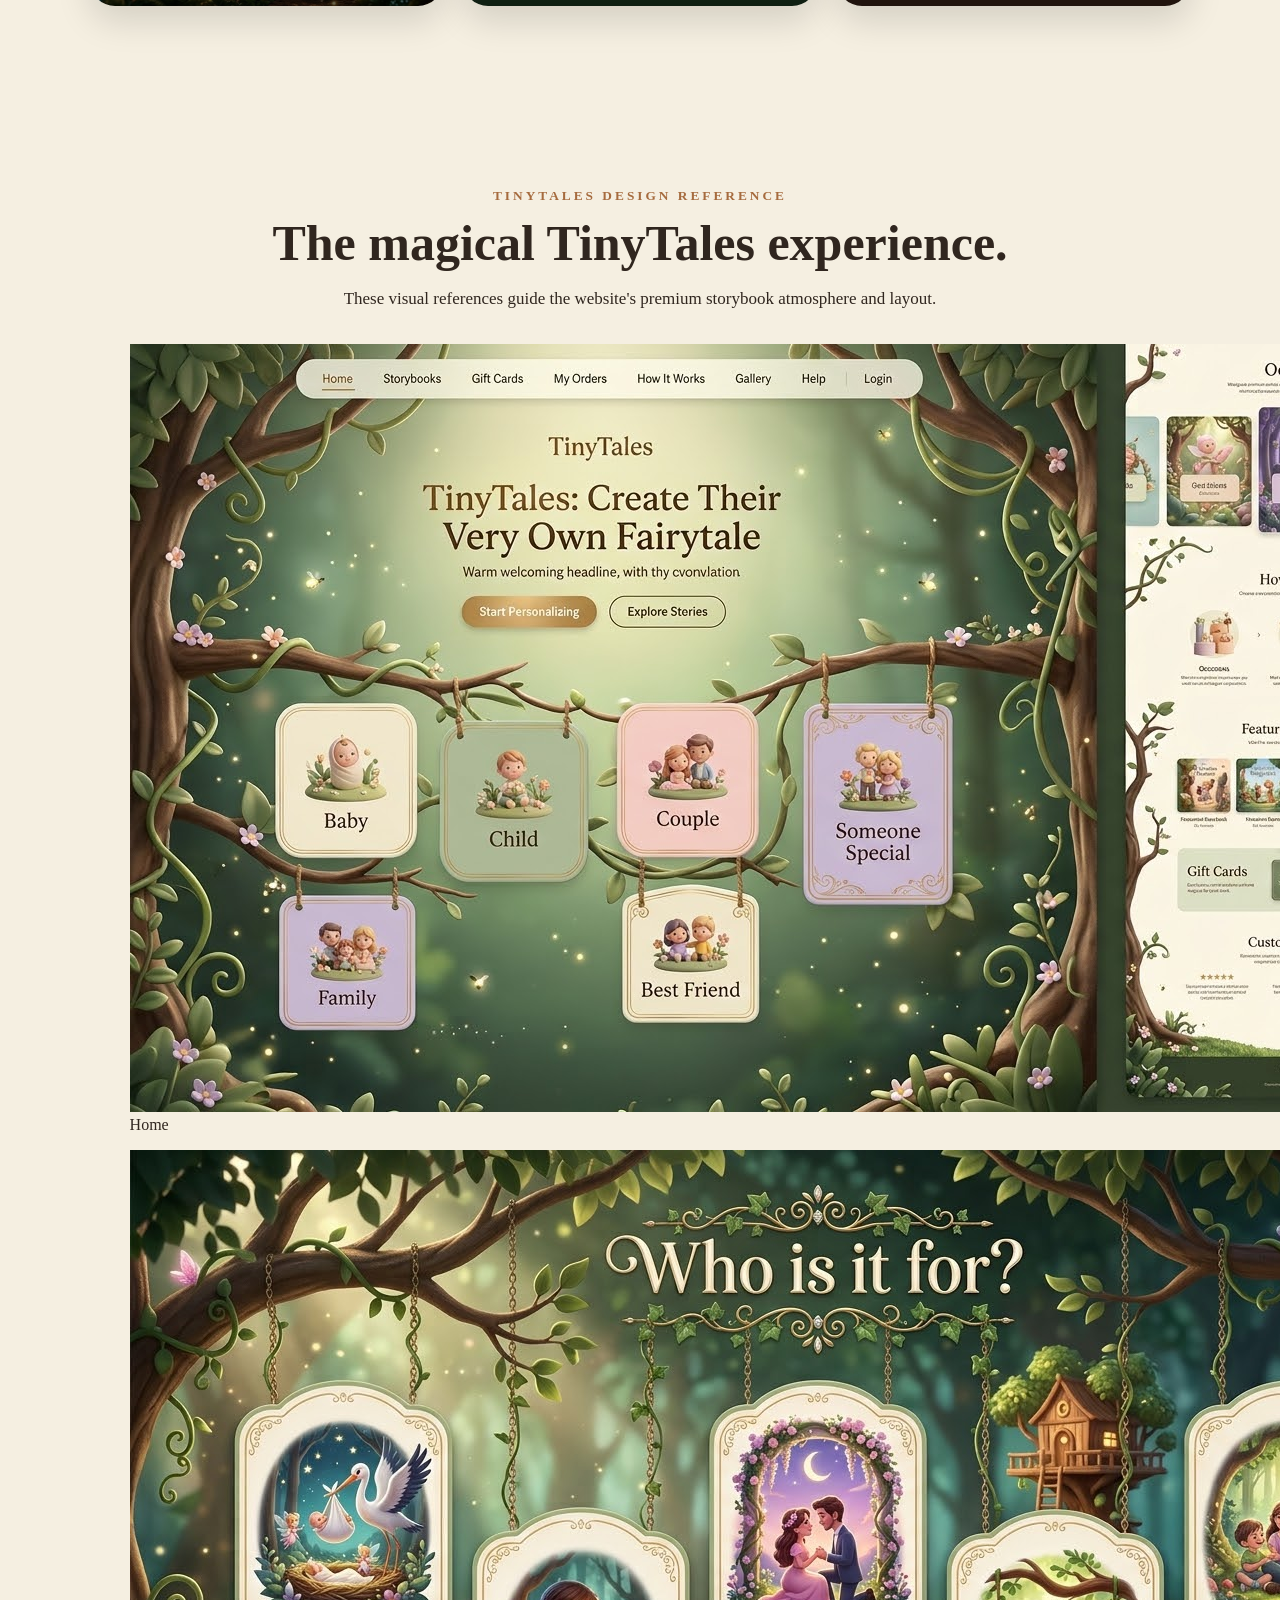
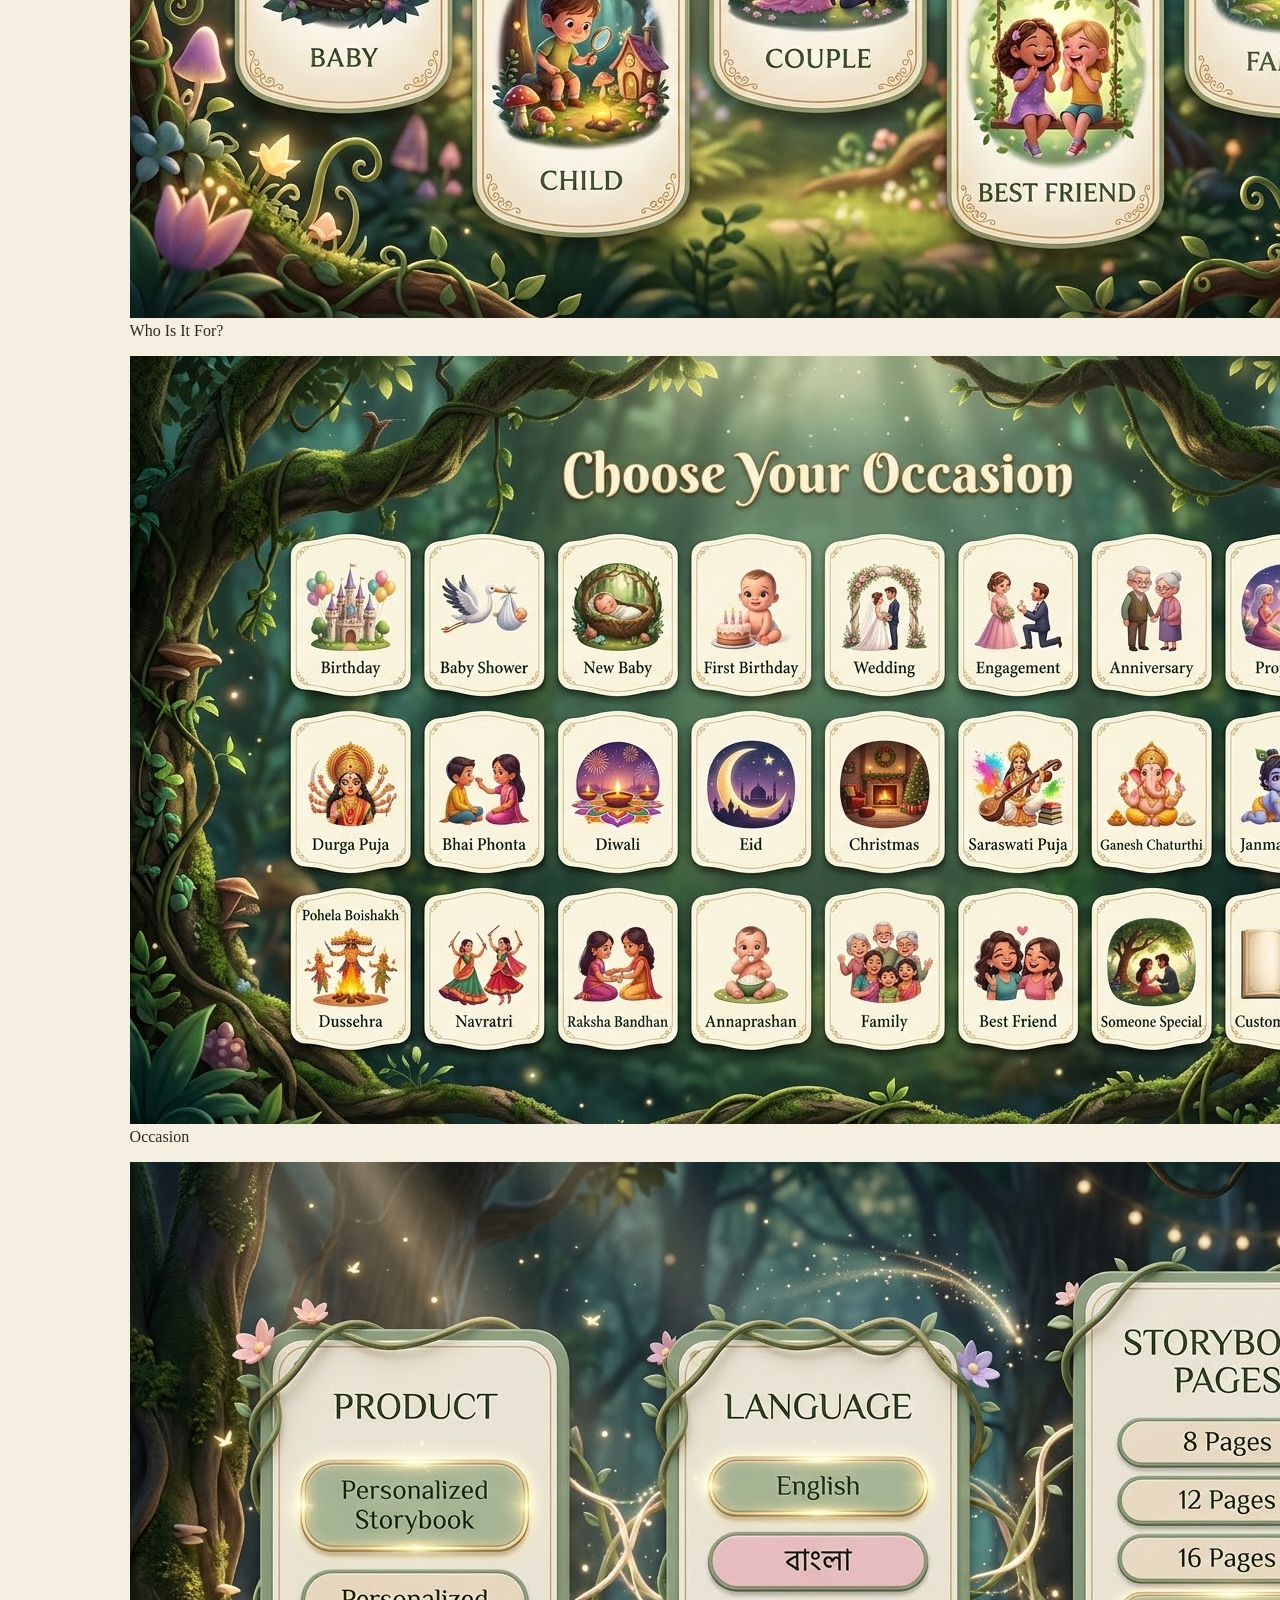
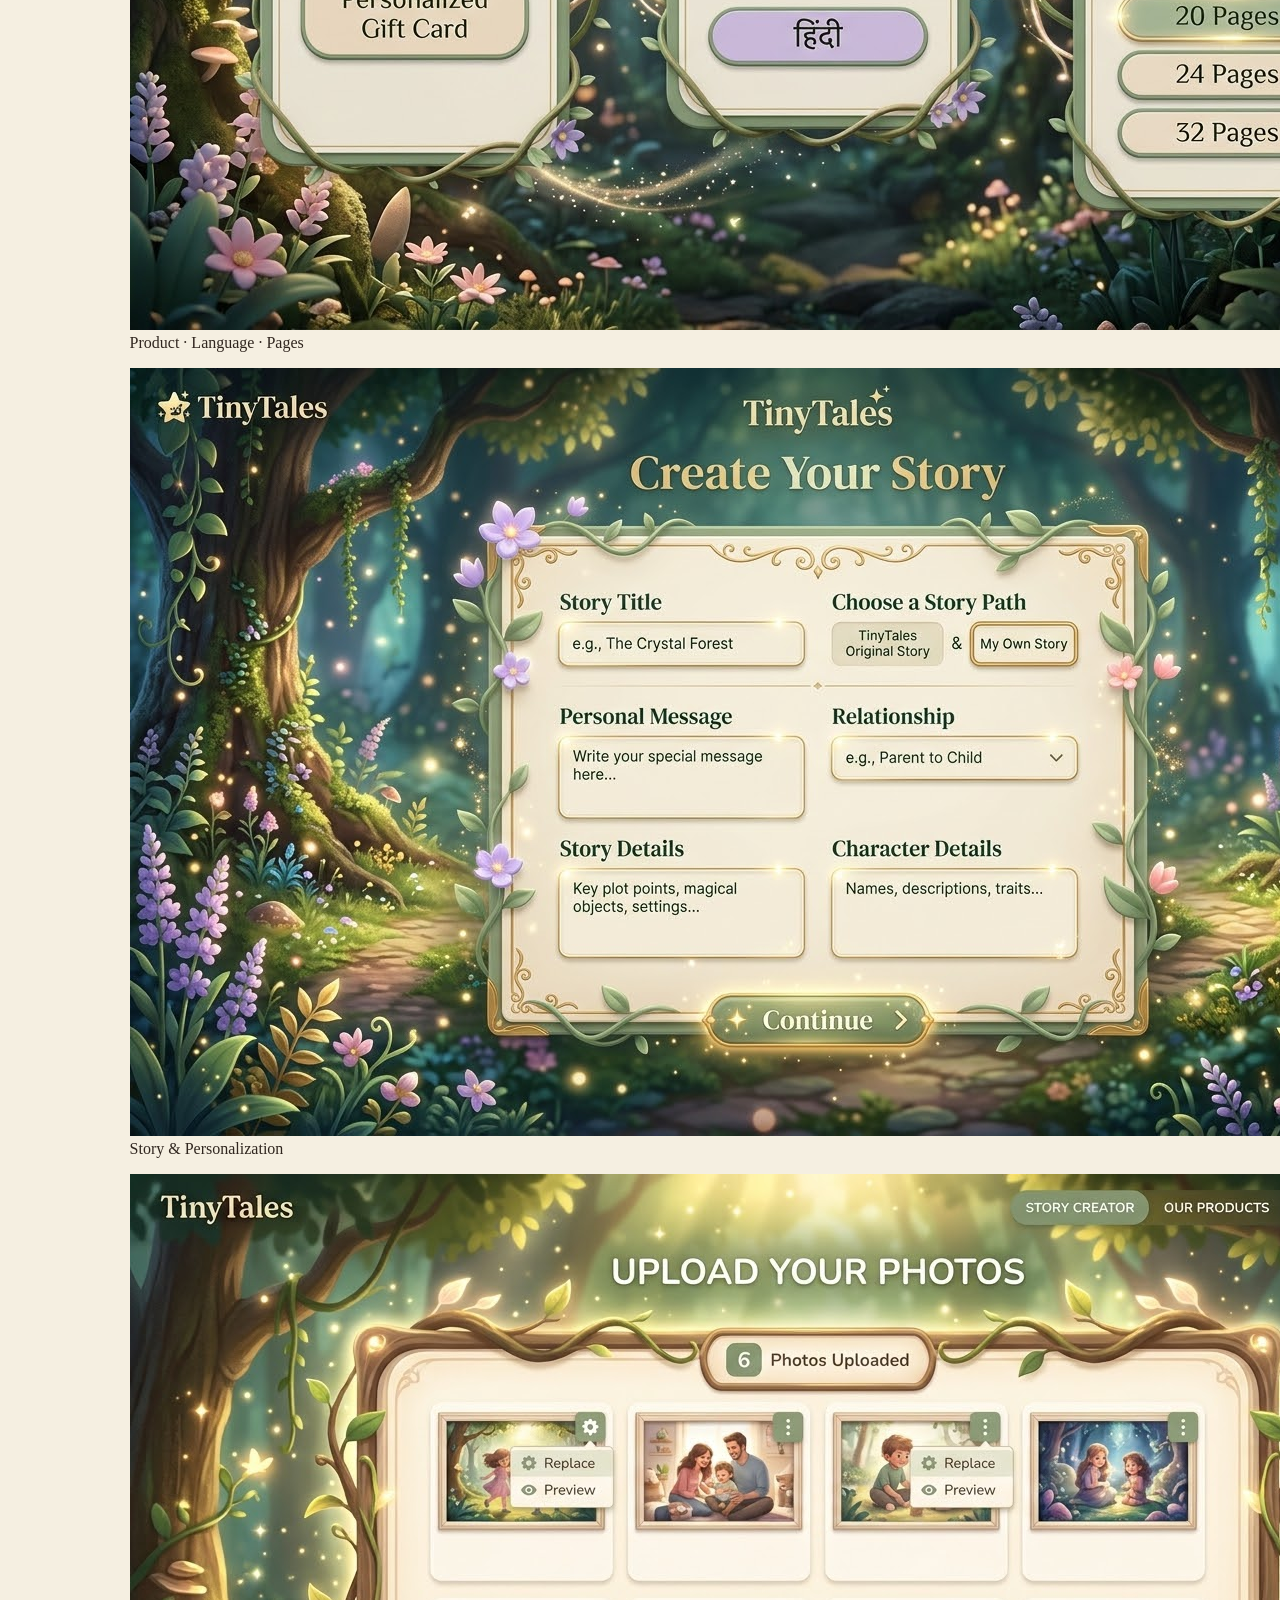
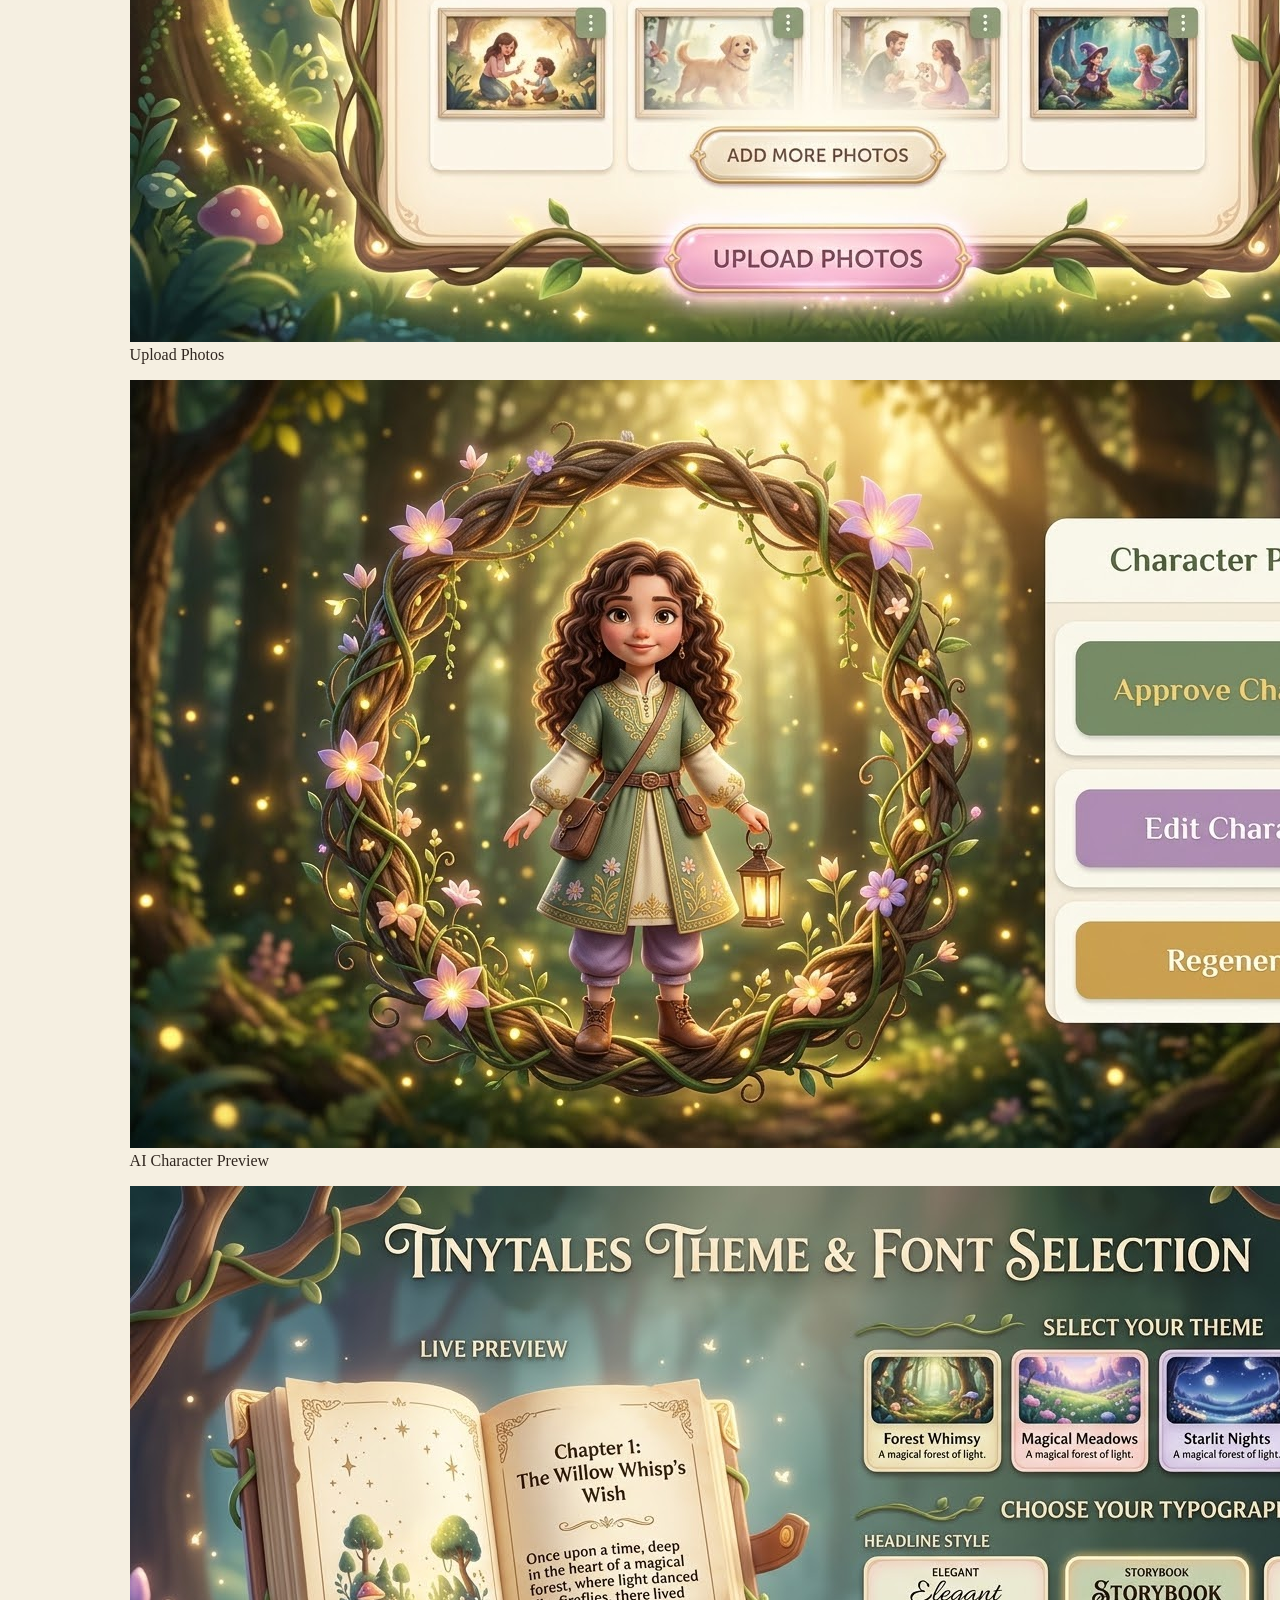
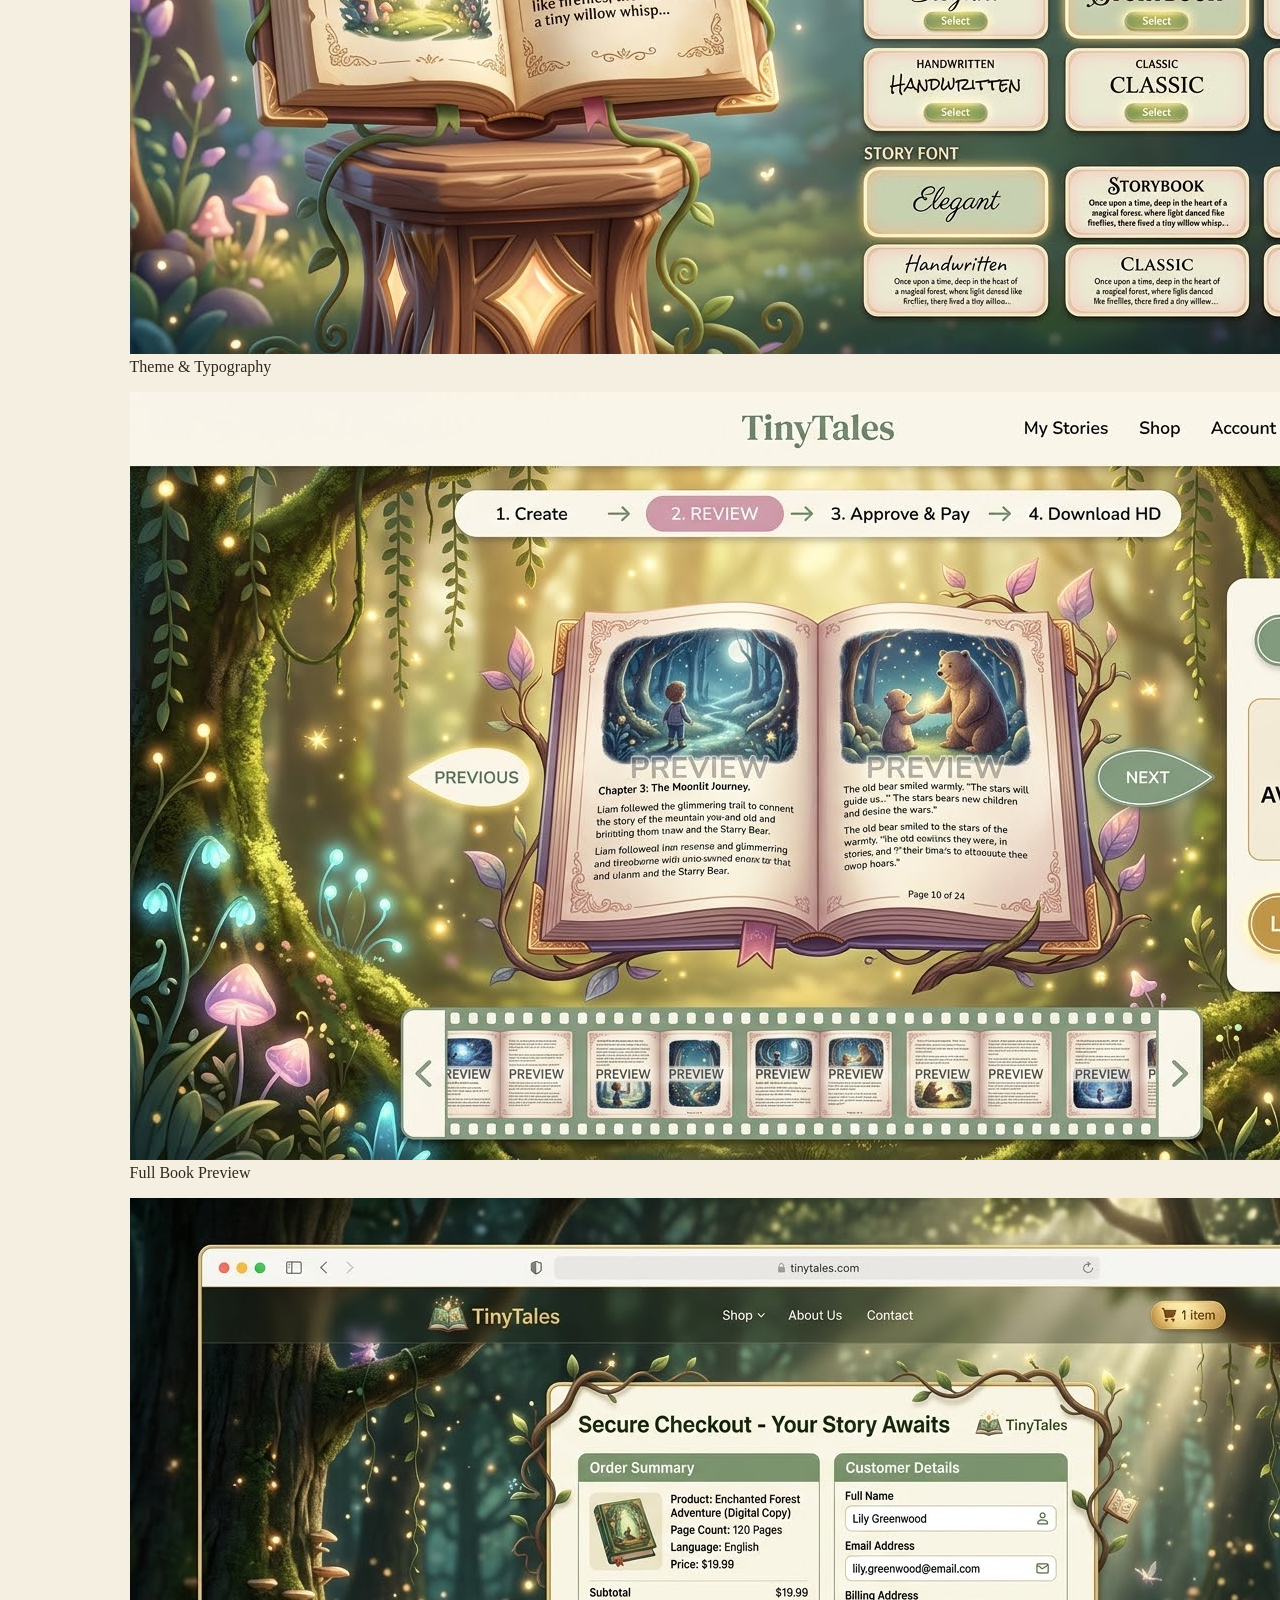
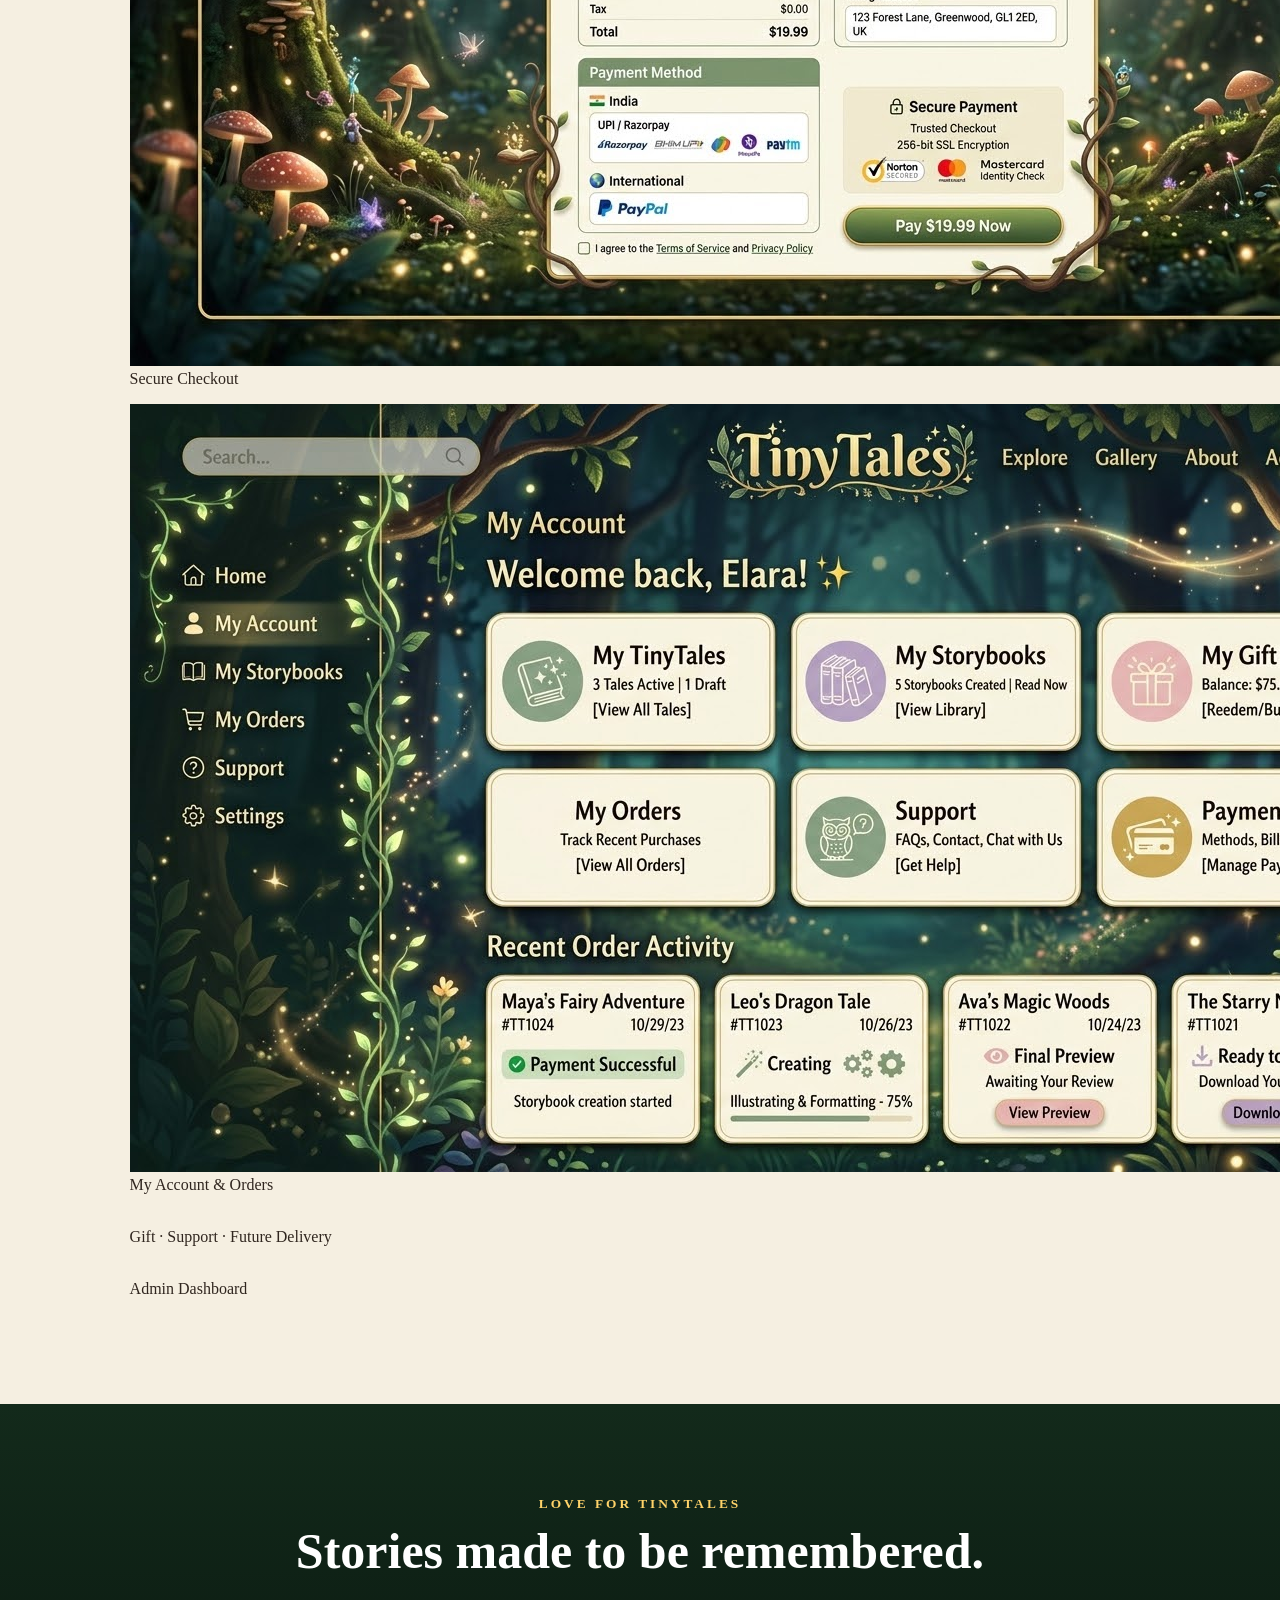
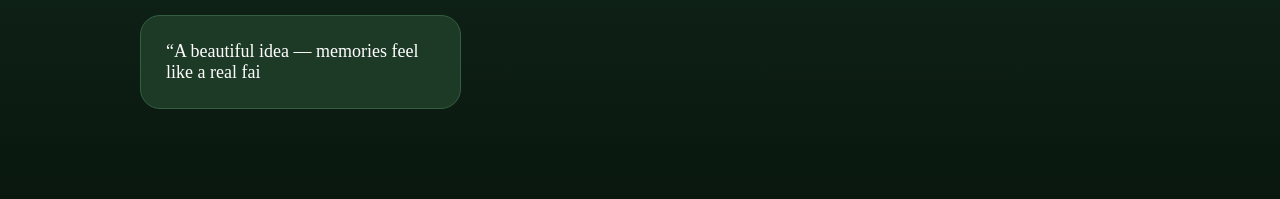
==== commit cb3ed0c9: "Update index.html" ====
--- a/index.html
+++ b/index.html
@@ -1,19 +1,994 @@
-<!doctype html><html lang="en"><head><meta charset="utf-8"><meta name="viewport" content="width=device-width,initial-scale=1"><title>TinyTales — Personalized Magical Storybooks</title><meta name="description" content="TinyTales creates personalized magical storybooks from your memories, photos and stories in English, বাংলা and हिंदी."><link rel="icon" href=""><link rel="stylesheet" href="style.css"></head><body>
-<header class="topbar"><a href="#home" class="brand"><img src="assets/tinytales-logo.png" alt="TinyTales"></a><nav><a href="#home">Home</a><a href="#types">Book Types</a><a href="#occasions">Occasions</a><a href="#how">How It Works</a><a href="#gallery">Gallery</a><a href="#reviews">Reviews</a><a href="#about">About Us</a></nav><div class="right"><select id="language"><option>English</option><option>বাংলা</option><option>हिंदी</option></select><button class="login" onclick="alert('Login will be connected later.')">♙ Login</button></div></header>
-<main><section id="home" class="hero"><div class="forest"></div><div class="shade"></div><div class="rays"></div><div class="sparkles"></div><div class="hero-content"><div class="hero-logo"><img src="assets/tinytales-logo.png" alt="TinyTales logo"></div><h1>Personalized Storybooks<br><em>Made Just for You</em></h1><p>Create magical, personalized storybooks with your memories, photos, and your own story — a timeless gift to treasure forever.</p><div class="actions"><button class="primary" onclick="document.getElementById('create').scrollIntoView({behavior:'smooth'})">Create Your Storybook 📖</button><button class="secondary" onclick="document.getElementById('types').scrollIntoView({behavior:'smooth'})">Explore TinyTales</button></div></div><div class="side-sign">Every Child<br>Every Story<br>Every Moment<br><b>Magical</b> 💗</div><div class="feature-bar"><span>📖 Personalized Just for You</span><span>📸 Add Photos & Memories</span><span>🎁 Perfect for Every Occasion</span><span>🛡️ Safe, Secure & Private</span><span>☁️ Instant PDF Download</span></div></section>
-<section id="types" class="section"><div class="heading"><small>CHOOSE YOUR STORY</small><h2>Made for every kind of love.</h2></div><div class="cards"><article class="type-card" data-type="Baby / Child">👶<h3>Baby / Child</h3><p>A magical world where your little one becomes the hero.</p></article><article class="type-card" data-type="Couple">💞<h3>Couple</h3><p>Your memories turned into a romantic fairytale.</p></article><article class="type-card" data-type="Family">🏡<h3>Family</h3><p>A story celebrating the people who mean everything.</p></article><article class="type-card" data-type="Best Friend">🦋<h3>Best Friend</h3><p>A friendship story made from your special moments.</p></article><article class="type-card" data-type="Someone Special">✨<h3>Someone Special</h3><p>Create a one-of-a-kind story for someone you love.</p></article></div></section>
-<section id="occasions" class="section dark"><div class="heading"><small>EVERY OCCASION HAS A WORLD</small><h2>Choose the magic for your moment.</h2></div><div class="occasion-grid"><button type="button" class="occasion-btn" data-occasion="Birthday">🎂 Birthday</button><button type="button" class="occasion-btn" data-occasion="Durga Puja">🪔 Durga Puja</button><button type="button" class="occasion-btn" data-occasion="Bhai Phonta">🌸 Bhai Phonta</button><button type="button" class="occasion-btn" data-occasion="Wedding">💍 Wedding</button><button type="button" class="occasion-btn" data-occasion="Anniversary">💫 Anniversary</button><button type="button" class="occasion-btn" data-occasion="Baby Shower">🍼 Baby Shower</button><button type="button" class="occasion-btn" data-occasion="Diwali">🎆 Diwali</button><button type="button" class="occasion-btn" data-occasion="Eid">🌙 Eid</button><button type="button" class="occasion-btn" data-occasion="Christmas">🎄 Christmas</button><button type="button" class="occasion-btn" data-occasion="Holi">🌈 Holi</button><button type="button" class="occasion-btn" data-occasion="Saraswati Puja">📚 Saraswati Puja</button><button type="button" class="occasion-btn" data-occasion="Pohela Boishakh">🌼 Pohela Boishakh</button><button type="button" class="occasion-btn" data-occasion="Janmashtami">🕉️ Janmashtami</button><button type="button" class="occasion-btn" data-occasion="Ganesh Chaturthi">🐘 Ganesh Chaturthi</button><button type="button" class="occasion-btn" data-occasion="Dussehra">✨ Dussehra</button><button type="button" class="occasion-btn" data-occasion="Navratri">🌺 Navratri</button><button type="button" class="occasion-btn" data-occasion="Raksha Bandhan">🎀 Raksha Bandhan</button><button type="button" class="occasion-btn" data-occasion="Create My Own">✦ Create My Own</button></div></section>
-<section id="how" class="section parchment"><div class="heading"><small>THE TINYTALES JOURNEY</small><h2>From memory to magic.</h2></div><div class="steps"><div><b>01</b><span>🌲</span><h3>Choose your world</h3><p>Select person, occasion, language and pages.</p></div><div><b>02</b><span>📸</span><h3>Add your memories</h3><p>Upload photos, title, story and personal details.</p></div><div><b>03</b><span>✨</span><h3>Enter the story</h3><p>Your memories become a premium storybook experience.</p></div><div><b>04</b><span>📖</span><h3>Keep it forever</h3><p>Receive your personalized digital PDF.</p></div></div></section>
-<section id="gallery" class="section gallery"><div class="heading"><small>THE TINYTALES SIGNATURE</small><h2>Real memories meet storybook magic.</h2><p>Where photos and cinematic story scenes come together in one beautiful book.</p></div><div class="gallery-grid"><div class="photo-card real">📸<b>Real Photo Pages</b><span>Your precious memories stay at the heart of the book.</span></div><div class="photo-card magic">✨<b>Storybook Scene Pages</b><span>Magical illustrated scenes carry your story forward.</span></div><div class="photo-card signature"><img src="assets/tinytales-logo.png" alt="TinyTales"><b>TinyTales Signature</b><span>Logo + stylish page number on every story page.</span></div></div></section>
-<section id="create" class="section create"><div class="create-card"><div><small>CREATE YOUR TINYTALES</small><h2>Build your magical book.</h2><p>Choose your options now. Real payment, AI generation and PDF delivery will be connected in the next stage.</p></div><div class="form"><label>Who is it for?<select id="createType"><option>Baby / Child</option><option>Couple</option><option>Family</option><option>Best Friend</option><option>Someone Special</option></select></label><label>Occasion<select id="createOccasion"><option>Birthday</option><option>Durga Puja</option><option>Bhai Phonta</option><option>Anniversary</option><option>Wedding</option><option>Baby Shower</option><option>Diwali</option><option>Eid</option><option>Christmas</option><option>Create My Own</option></select></label><label>Language<select id="createLanguage"><option>English</option><option>বাংলা</option><option>हिंदी</option></select></label><label>Pages<select id="createPages"><option>8 pages — ₹199 / $4.99</option><option>12 pages — ₹299 / $6.99</option><option>16 pages — ₹399 / $8.99</option><option>20 pages — ₹499 / $10.99</option><option>24 pages — ₹599 / $12.99</option><option>32 pages — ₹799 / $16.99</option></select></label><label class="full">Story title<input placeholder="e.g. Our Little Fairytale"></label><label class="full">Personal message<textarea rows="3" placeholder="Write a message that belongs only to your story…"></textarea></label><label class="full upload">📸 Add photos<input type="file" accept="image/*" multiple></label><button id="createPreviewBtn" class="primary full" type="button">✨ Create My Preview</button></div></div></section>
-<section id="reviews" class="section dark reviews"><div class="heading"><small>LOVE FOR TINYTALES</small><h2>Stories made to be remembered.</h2></div><div class="review-grid"><blockquote>“A beautiful idea — memories feel like a real fairytale.”<footer>★★★★★ TinyTales family</footer></blockquote><blockquote>“The mix of photos and storybook scenes makes it feel personal.”<footer>★★★★★ TinyTales reader</footer></blockquote><blockquote>“A gift that feels completely made for one person.”<footer>★★★★★ TinyTales customer</footer></blockquote></div></section>
-<section id="about" class="section about"><img src="assets/tinytales-logo.png" alt="TinyTales"><div><small>ABOUT TINYTALES</small><h2>Where every little one becomes the hero of their own story.</h2><p>TinyTales turns meaningful moments into personalized digital storybooks with a consistent magical identity across every occasion.</p></div></section>
-<section id="product" class="section parchment"><div class="heading"><small>CHOOSE YOUR PRODUCT</small><h2>Storybook or Gift Card</h2></div><div class="cards product-choice"><button class="product-btn selected" data-product="Storybook" type="button">📖 Storybook<br><span>Personalized digital book</span></button><button class="product-btn" data-product="Gift Card" type="button">🎁 Gift Card<br><span>Printable + interactive card</span></button></div></section>
-<section id="wizard" class="section create"><div class="create-card"><div class="wizard-head"><small>STEP-BY-STEP CREATION</small><h2>Build your TinyTales</h2><div class="progress-track"><div id="progress"></div></div><div class="step-dots"><span class="step-dot active" data-step="1">1</span><span class="step-dot" data-step="2">2</span><span class="step-dot" data-step="3">3</span><span class="step-dot" data-step="4">4</span><span class="step-dot" data-step="5">5</span><span class="step-dot" data-step="6">6</span></div></div><div class="wizard-panel" data-step="1"><h3>1. Product & Basic Details</h3><p>Product: <b id="productChoice">Storybook</b></p><label>Name<input id="babyName" placeholder="Name"></label><label>Story title<input placeholder="Your story title"></label><label>Relationship<input placeholder="e.g. My little one"></label><div class="wizard-actions"><button id="saveDraft" type="button">Save Draft</button><button class="wizard-next primary" type="button">Next</button></div></div><div class="wizard-panel" data-step="2" hidden><h3>2. Photos & Memories</h3><label class="upload">📸 Add photos<input id="photoInput" type="file" accept="image/*" multiple></label><p id="photoCount">No photos selected</p><p>Default storybook mix: 50% real-photo pages + 50% AI illustration pages, adjusted for the selected package.</p><div class="wizard-actions"><button class="wizard-back" type="button">Back</button><button class="wizard-next primary" type="button">Next</button></div></div><div class="wizard-panel" data-step="3" hidden><h3>3. Story + Rhyme</h3><label>Story choice<select><option>TinyTales Original Story</option><option>My Own Story</option><option>Two Stories</option></select></label><label>Personal message<textarea rows="4" placeholder="Your special message"></textarea></label><div class="wizard-actions"><button class="wizard-back" type="button">Back</button><button class="wizard-next primary" type="button">Next</button></div></div><div class="wizard-panel" data-step="4" hidden><h3>4. Character + Theme Preview</h3><p>AI character preview, approved appearance, occasion theme, font and layout are reviewed before payment.</p><button id="mockGenerate" class="secondary" type="button">Create Preview</button><p id="generationStatus">Waiting for preview</p><div class="wizard-actions"><button class="wizard-back" type="button">Back</button><button class="wizard-next primary" type="button">Next</button></div></div><div class="wizard-panel" data-step="5" hidden><h3>5. Review + Approval</h3><p>Review the full book/card. Request changes or approve the final version.</p><button id="mockApprove" class="secondary" type="button">Approve Preview</button><div class="wizard-actions"><button class="wizard-back" type="button">Back</button><button class="wizard-next primary" type="button">Next</button></div></div><div class="wizard-panel" data-step="6" hidden><h3>6. Payment + Generation</h3><p>Production payment gateways will be connected server-side. Never put gateway secrets in this page.</p><button id="mockPay" class="primary" type="button">Continue to Secure Payment</button><div class="wizard-actions"><button class="wizard-back" type="button">Back</button></div></div></div></section>
-<section id="checkout" class="section checkout-section" hidden><div class="create-card checkout-card"><div class="wizard-head"><small>SECURE CHECKOUT</small><h2>Complete your TinyTales order</h2><p>Your payment is handled securely. Gateway secrets never appear in the browser.</p></div><div class="checkout-grid"><div><h3>1. Choose payment region</h3><div class="payment-region"><button type="button" class="region-btn selected" data-region="india">🇮🇳 India</button><button type="button" class="region-btn" data-region="international">🌎 International</button></div><h3>2. Payment method</h3><div class="payment-methods" id="paymentMethods"><button type="button" class="payment-method selected" data-method="upi">UPI / Razorpay</button><button type="button" class="payment-method" data-method="paypal">PayPal</button></div></div><div class="checkout-summary"><h3>Order Summary</h3><div><span>Product</span><b id="checkoutProduct">Storybook</b></div><div><span>Pages</span><b id="checkoutPages">8 pages</b></div><div><span>Occasion</span><b id="checkoutOccasion">Birthday</b></div><div class="total"><span>Total</span><strong id="checkoutTotal">₹199</strong></div><label class="consent"><input id="paymentConsent" type="checkbox"> I agree to the TinyTales payment, privacy and order terms.</label><button id="securePayBtn" class="primary full" type="button" disabled>Pay Securely</button><p id="paymentStatus" class="payment-status">Select the payment method and accept the terms to continue.</p></div></div><button id="closeCheckout" class="secondary" type="button">Back to Review</button></div></section>
-
-<section id="account" class="section dark"><div class="heading"><small>MY TINYTALES</small><h2>Orders, progress & downloads</h2></div><div class="cards"><article><h3>My Storybooks</h3><p>Drafts, approved previews, completed books and downloads.</p></article><article><h3>My Gift Cards</h3><p>Printable and interactive cards linked to your orders.</p></article><article><h3>Order Progress</h3><p>Received → Payment → AI → QC → Preview → Completed → Download.</p></article></div></section>
-<section id="admin" class="section parchment"><div class="heading"><small>ADMIN SYSTEM</small><h2>Operations dashboard structure</h2></div><div class="cards"><article><h3>Orders & Payments</h3><p>Order status, payment state, refund issues and audit trail.</p></article><article><h3>AI & Quality Control</h3><p>Character, story, image, language and layout checks; regenerate only failed pages.</p></article><article><h3>Support & Analytics</h3><p>Customer requests, reviews, system health, notifications and analytics.</p></article></div></section>
-</main><footer><img src="assets/tinytales-logo.png" alt="TinyTales"><p>Magical stories made from real moments.</p><small>Digital storybooks · English · বাংলা · हिंदी</small></footer><script src="script.js"></script></body></html>
-                                                                                                                                                                                                                                                                                                                                                                                                                                                                                                                                                                                                                                                                                                                                                                                                                                                                                                                                                                                                                                                                                                                                                                                                                                                                                                                                                                                                                                                                                                                                                                                                                                                                                                                                                                
-                                                                                                                                                                                                                                                                                                                                                                                                                                                                                                                                                                                                                                                                                                                                                                                                                                                                                                                                                                                                                                                                                                                                                                                                                                                                                                                                                                                                                                                                                                                                                                                                                                                                                  
+<!doctype html>
+<html lang="en">
+<head>
+  <meta charset="utf-8">
+  <meta name="viewport" content="width=device-width,initial-scale=1">
+
+  <title>TinyTales — Personalized Magical Storybooks</title>
+
+  <meta
+    name="description"
+    content="Create personalized magical storybooks from your memories, photos and stories in English, Bengali and Hindi."
+  >
+
+  <meta name="robots" content="index,follow">
+  <meta name="theme-color" content="#102019">
+
+  <meta property="og:title" content="TinyTales — Personalized Magical Storybooks">
+  <meta property="og:description" content="Where every little one becomes the hero of their own story.">
+  <meta property="og:type" content="website">
+
+  <link rel="icon" href="assets/tinytales-logo.png">
+  <link rel="stylesheet" href="style.css">
+</head>
+
+<body>
+
+<!-- =========================================================
+     TINYTALES HEADER
+========================================================= -->
+
+<header class="topbar">
+
+  <a href="#home" class="brand" aria-label="TinyTales Home">
+    <img src="assets/tinytales-logo.png" alt="TinyTales">
+  </a>
+
+  <nav aria-label="Main navigation">
+    <a href="#home">Home</a>
+    <a href="#types">Book Types</a>
+    <a href="#occasions">Occasions</a>
+    <a href="#how">How It Works</a>
+    <a href="#gallery">Gallery</a>
+    <a href="#reviews">Reviews</a>
+    <a href="#about">About</a>
+  </nav>
+
+  <div class="right">
+
+    <label class="sr-only" for="language">Language</label>
+
+    <select id="language">
+      <option>English</option>
+      <option>বাংলা</option>
+      <option>हिंदी</option>
+    </select>
+
+    <button
+      class="login"
+      type="button"
+      onclick="alert('Customer login will be connected with the secure account system.')"
+    >
+      ♙ Login
+    </button>
+
+  </div>
+
+</header>
+
+
+<main>
+
+<!-- =========================================================
+     HOME / HERO
+========================================================= -->
+
+<section id="home" class="hero">
+
+  <div class="forest"></div>
+  <div class="shade"></div>
+  <div class="rays"></div>
+  <div class="sparkles"></div>
+
+  <div class="hero-content">
+
+    <div class="hero-logo">
+      <img
+        src="assets/tinytales-logo.png"
+        alt="TinyTales — Personalized Magical Storybooks"
+      >
+    </div>
+
+    <p class="eyebrow">PERSONALIZED MAGICAL STORYBOOKS</p>
+
+    <h1>
+      Every Memory Has
+      <br>
+      <em>A Magical Story</em>
+    </h1>
+
+    <p>
+      Turn your precious memories, photographs and personal stories
+      into a beautiful personalized digital storybook made especially
+      for someone you love.
+    </p>
+
+    <div class="actions">
+
+      <button
+        class="primary"
+        type="button"
+        onclick="document.getElementById('product').scrollIntoView({behavior:'smooth'})"
+      >
+        Create Your Storybook 📖
+      </button>
+
+      <button
+        class="secondary"
+        type="button"
+        onclick="document.getElementById('types').scrollIntoView({behavior:'smooth'})"
+      >
+        Explore TinyTales
+      </button>
+
+    </div>
+
+  </div>
+
+  <div class="side-sign">
+    Every Story
+    <br>
+    Every Memory
+    <br>
+    Every Moment
+    <br>
+    <b>Magical ✨</b>
+  </div>
+
+  <div class="feature-bar">
+
+    <span>📖 Personalized</span>
+    <span>📸 Add Your Photos</span>
+    <span>🎁 Every Occasion</span>
+    <span>🛡️ Private & Secure</span>
+    <span>☁️ Digital PDF</span>
+
+  </div>
+
+</section>
+
+
+<!-- =========================================================
+     WHO IS IT FOR
+========================================================= -->
+
+<section id="types" class="section">
+
+  <div class="heading">
+
+    <small>CHOOSE YOUR STORY</small>
+
+    <h2>Who is this magical book for?</h2>
+
+    <p>
+      Choose the person who will become the heart of the story.
+    </p>
+
+  </div>
+
+  <div class="cards">
+
+    <article class="type-card" data-type="Baby / Child">
+
+      <div class="card-icon">👶</div>
+
+      <h3>Baby / Child</h3>
+
+      <p>
+        A magical world where your little one becomes
+        the hero of their own story.
+      </p>
+
+    </article>
+
+
+    <article class="type-card" data-type="Couple">
+
+      <div class="card-icon">💞</div>
+
+      <h3>Couple</h3>
+
+      <p>
+        Turn your memories, love and journey into
+        a romantic fairytale.
+      </p>
+
+    </article>
+
+
+    <article class="type-card" data-type="Family">
+
+      <div class="card-icon">🏡</div>
+
+      <h3>Family</h3>
+
+      <p>
+        Celebrate the people and moments that make
+        your family special.
+      </p>
+
+    </article>
+
+
+    <article class="type-card" data-type="Best Friend">
+
+      <div class="card-icon">🦋</div>
+
+      <h3>Best Friend</h3>
+
+      <p>
+        Transform your friendship memories into
+        a story worth keeping forever.
+      </p>
+
+    </article>
+
+
+    <article class="type-card" data-type="Someone Special">
+
+      <div class="card-icon">✨</div>
+
+      <h3>Someone Special</h3>
+
+      <p>
+        Create a one-of-a-kind magical story
+        for someone close to your heart.
+      </p>
+
+    </article>
+
+  </div>
+
+</section>
+
+
+<!-- =========================================================
+     OCCASIONS
+========================================================= -->
+
+<section id="occasions" class="section dark">
+
+  <div class="heading">
+
+    <small>EVERY OCCASION HAS ITS OWN WORLD</small>
+
+    <h2>Choose your magical occasion.</h2>
+
+    <p>
+      The selected occasion controls the visual atmosphere,
+      story direction and personalization.
+    </p>
+
+  </div>
+
+
+  <div class="occasion-grid">
+
+    <button class="occasion-btn" data-occasion="Birthday">
+      🎂 Birthday
+    </button>
+
+    <button class="occasion-btn" data-occasion="Baby Shower">
+      🍼 Baby Shower
+    </button>
+
+    <button class="occasion-btn" data-occasion="New Baby">
+      👶 New Baby
+    </button>
+
+    <button class="occasion-btn" data-occasion="First Birthday">
+      🎈 First Birthday
+    </button>
+
+    <button class="occasion-btn" data-occasion="Anniversary">
+      💫 Anniversary
+    </button>
+
+    <button class="occasion-btn" data-occasion="Wedding">
+      💍 Wedding
+    </button>
+
+    <button class="occasion-btn" data-occasion="Engagement">
+      💎 Engagement
+    </button>
+
+    <button class="occasion-btn" data-occasion="Proposal / Love">
+      ❤️ Proposal / Love
+    </button>
+
+    <button class="occasion-btn" data-occasion="Graduation">
+      🎓 Graduation
+    </button>
+
+    <button class="occasion-btn" data-occasion="Durga Puja">
+      🪔 Durga Puja
+    </button>
+
+    <button class="occasion-btn" data-occasion="Bhai Phonta">
+      🌸 Bhai Phonta
+    </button>
+
+    <button class="occasion-btn" data-occasion="Diwali">
+      🪔 Diwali
+    </button>
+
+    <button class="occasion-btn" data-occasion="Eid">
+      🌙 Eid
+    </button>
+
+    <button class="occasion-btn" data-occasion="Christmas">
+      🎄 Christmas
+    </button>
+
+    <button class="occasion-btn" data-occasion="Holi">
+      🌈 Holi
+    </button>
+
+    <button class="occasion-btn" data-occasion="Saraswati Puja">
+      📚 Saraswati Puja
+    </button>
+
+    <button class="occasion-btn" data-occasion="Ganesh Chaturthi">
+      🐘 Ganesh Chaturthi
+    </button>
+
+    <button class="occasion-btn" data-occasion="Janmashtami">
+      🦚 Janmashtami
+    </button>
+
+    <button class="occasion-btn" data-occasion="Pohela Boishakh">
+      🌼 Pohela Boishakh
+    </button>
+
+    <button class="occasion-btn" data-occasion="Dussehra">
+      ✨ Dussehra
+    </button>
+
+    <button class="occasion-btn" data-occasion="Navratri">
+      🌺 Navratri
+    </button>
+
+    <button class="occasion-btn" data-occasion="Raksha Bandhan">
+      🎀 Raksha Bandhan
+    </button>
+
+    <button class="occasion-btn" data-occasion="Family">
+      🏡 Family
+    </button>
+
+    <button class="occasion-btn" data-occasion="Best Friend">
+      🦋 Best Friend
+    </button>
+
+    <button class="occasion-btn" data-occasion="Annaprashan">
+      🍚 শুভ অন্নপ্রাশন
+    </button>
+
+    <button class="occasion-btn" data-occasion="Custom / Other">
+      ✦ Custom / Other
+    </button>
+
+  </div>
+
+</section>
+
+
+<!-- =========================================================
+     PRODUCT
+========================================================= -->
+
+<section id="product" class="section parchment">
+
+  <div class="heading">
+
+    <small>CHOOSE YOUR TINYTALES PRODUCT</small>
+
+    <h2>What would you like to create?</h2>
+
+  </div>
+
+
+  <div class="cards product-choice">
+
+    <button
+      class="product-btn selected"
+      data-product="Storybook"
+      type="button"
+    >
+
+      <span class="product-icon">📖</span>
+
+      <strong>Personalized Storybook</strong>
+
+      <small>
+        Your memories transformed into a magical
+        digital storybook.
+      </small>
+
+    </button>
+
+
+    <button
+      class="product-btn"
+      data-product="Gift Card"
+      type="button"
+    >
+
+      <span class="product-icon">🎁</span>
+
+      <strong>Personalized Gift Card</strong>
+
+      <small>
+        A printable + interactive personalized
+        magical card.
+      </small>
+
+    </button>
+
+  </div>
+
+</section>
+
+
+<!-- =========================================================
+     CREATION WIZARD
+========================================================= -->
+
+<section id="create" class="section create">
+
+  <div class="create-card">
+
+    <div class="create-intro">
+
+      <small>CREATE YOUR TINYTALES</small>
+
+      <h2>
+        Build your magical book.
+      </h2>
+
+      <p>
+        Customize your person, occasion, language,
+        story, photographs, theme and pages.
+      </p>
+
+      <div class="tiny-note">
+
+        ✨ Your selected character, style and personal
+        details will remain consistent throughout the book.
+
+      </div>
+
+    </div>
+
+
+    <div class="form">
+
+      <label>
+        Who is it for?
+
+        <select id="createType">
+
+          <option>Baby / Child</option>
+          <option>Couple</option>
+          <option>Family</option>
+          <option>Best Friend</option>
+          <option>Someone Special</option>
+
+        </select>
+
+      </label>
+
+
+      <label>
+        Occasion
+
+        <select id="createOccasion">
+
+          <option>Birthday</option>
+          <option>Baby Shower</option>
+          <option>New Baby</option>
+          <option>First Birthday</option>
+          <option>Anniversary</option>
+          <option>Wedding</option>
+          <option>Engagement</option>
+          <option>Proposal / Love</option>
+          <option>Graduation</option>
+          <option>Durga Puja</option>
+          <option>Bhai Phonta</option>
+          <option>Diwali</option>
+          <option>Eid</option>
+          <option>Christmas</option>
+          <option>Holi</option>
+          <option>Saraswati Puja</option>
+          <option>Ganesh Chaturthi</option>
+          <option>Janmashtami</option>
+          <option>Pohela Boishakh</option>
+          <option>Dussehra</option>
+          <option>Navratri</option>
+          <option>Raksha Bandhan</option>
+          <option>Family</option>
+          <option>Best Friend</option>
+          <option>Annaprashan</option>
+          <option>Custom / Other</option>
+
+        </select>
+
+      </label>
+
+
+      <label>
+        Language
+
+        <select id="createLanguage">
+
+          <option>English</option>
+          <option>বাংলা</option>
+          <option>हिंदी</option>
+
+        </select>
+
+      </label>
+
+
+      <label>
+        Story Pages
+
+        <select id="createPages">
+
+          <option value="8">
+            8 story pages — ₹199 / $4.99
+          </option>
+
+          <option value="12">
+            12 story pages — ₹299 / $6.99
+          </option>
+
+          <option value="16">
+            16 story pages — ₹399 / $8.99
+          </option>
+
+          <option value="20">
+            20 story pages — ₹499 / $10.99
+          </option>
+
+          <option value="24">
+            24 story pages — ₹599 / $12.99
+          </option>
+
+          <option value="32">
+            32 story pages — ₹799 / $16.99
+          </option>
+
+        </select>
+
+      </label>
+
+
+      <label class="full">
+
+        Story Title
+
+        <input
+          id="storyTitle"
+          type="text"
+          placeholder="e.g. Our Little Fairytale"
+        >
+
+      </label>
+
+
+      <label class="full">
+
+        Personal Message
+
+        <textarea
+          id="personalMessage"
+          rows="4"
+          placeholder="Write a message that belongs only to your story..."
+        ></textarea>
+
+      </label>
+
+
+      <label class="full upload">
+
+        📸 Add Your Photos
+
+        <input
+          id="photoInput"
+          type="file"
+          accept="image/jpeg,image/png,image/webp"
+          multiple
+        >
+
+        <span id="photoCount">
+          Original photos are used temporarily for personalization.
+        </span>
+
+      </label>
+
+
+      <button
+        id="createPreviewBtn"
+        class="primary full"
+        type="button"
+      >
+        ✨ Create My Full Preview
+      </button>
+
+    </div>
+
+  </div>
+
+</section>
+
+
+<!-- =========================================================
+     TINYTALES JOURNEY
+========================================================= -->
+
+<section id="how" class="section parchment">
+
+  <div class="heading">
+
+    <small>THE TINYTALES JOURNEY</small>
+
+    <h2>From memory to magic.</h2>
+
+  </div>
+
+
+  <div class="steps">
+
+    <div>
+      <b>01</b>
+      <span>🌲</span>
+      <h3>Choose Your World</h3>
+      <p>
+        Select person, occasion, language and pages.
+      </p>
+    </div>
+
+
+    <div>
+      <b>02</b>
+      <span>📸</span>
+      <h3>Add Your Memories</h3>
+      <p>
+        Upload photos, title, story and personal details.
+      </p>
+    </div>
+
+
+    <div>
+      <b>03</b>
+      <span>✨</span>
+      <h3>Bring It To Life</h3>
+      <p>
+        AI creates the story, character and magical scenes.
+      </p>
+    </div>
+
+
+    <div>
+      <b>04</b>
+      <span>👀</span>
+      <h3>Review Everything</h3>
+      <p>
+        See the complete book and request changes before payment.
+      </p>
+    </div>
+
+
+    <div>
+      <b>05</b>
+      <span>💳</span>
+      <h3>Approve & Pay</h3>
+      <p>
+        Payment happens only after your full preview looks perfect.
+      </p>
+    </div>
+
+
+    <div>
+      <b>06</b>
+      <span>📖</span>
+      <h3>Download HD Book</h3>
+      <p>
+        Your approved high-quality PDF becomes available after payment.
+      </p>
+    </div>
+
+  </div>
+
+</section>
+
+
+<!-- =========================================================
+     50 / 50 STORYBOOK SYSTEM
+========================================================= -->
+
+<section id="gallery" class="section gallery">
+
+  <div class="heading">
+
+    <small>THE TINYTALES SIGNATURE</small>
+
+    <h2>Real memories meet storybook magic.</h2>
+
+    <p>
+      By default, TinyTales combines real photographs
+      with AI-generated storybook scenes.
+    </p>
+
+  </div>
+
+
+  <div class="gallery-grid">
+
+    <div class="photo-card real">
+
+      <span>📸</span>
+
+      <b>Real Memory Pages</b>
+
+      <small>
+        Your original memories remain an important
+        part of the story.
+      </small>
+
+    </div>
+
+
+    <div class="photo-card magic">
+
+      <span>✨</span>
+
+      <b>AI Storybook Scenes</b>
+
+      <small>
+        Personalized scenes continue the story around
+        your memories.
+      </small>
+
+    </div>
+
+
+    <div class="photo-card signature">
+
+      <img
+        src="assets/tinytales-logo.png"
+        alt="TinyTales"
+      >
+
+      <b>TinyTales Signature</b>
+
+      <small>
+        Consistent magical branding across every book.
+      </small>
+
+    </div>
+
+  </div>
+
+</section>
+
+
+<!-- =========================================================
+     VISUAL REFERENCE SCREENS
+========================================================= -->
+
+<section
+  id="design-references"
+  class="section reference-section"
+>
+
+  <div class="heading">
+
+    <small>TINYTALES DESIGN REFERENCE</small>
+
+    <h2>The magical TinyTales experience.</h2>
+
+    <p>
+      These visual references guide the website's premium
+      storybook atmosphere and layout.
+    </p>
+
+  </div>
+
+
+  <div class="reference-grid">
+
+    <figure class="reference-card">
+
+      <img
+        src="assets/reference-screens/01-home.png"
+        alt="TinyTales home page visual reference"
+        loading="lazy"
+      >
+
+      <figcaption>Home</figcaption>
+
+    </figure>
+
+
+    <figure class="reference-card">
+
+      <img
+        src="assets/reference-screens/02-who-is-it-for.png"
+        alt="TinyTales recipient selection visual reference"
+        loading="lazy"
+      >
+
+      <figcaption>Who Is It For?</figcaption>
+
+    </figure>
+
+
+    <figure class="reference-card">
+
+      <img
+        src="assets/reference-screens/03-occasion.png"
+        alt="TinyTales occasion selection visual reference"
+        loading="lazy"
+      >
+
+      <figcaption>Occasion</figcaption>
+
+    </figure>
+
+
+    <figure class="reference-card">
+
+      <img
+        src="assets/reference-screens/04-product-language-pages.png"
+        alt="TinyTales product language and pages visual reference"
+        loading="lazy"
+      >
+
+      <figcaption>Product · Language · Pages</figcaption>
+
+    </figure>
+
+
+    <figure class="reference-card">
+
+      <img
+        src="assets/reference-screens/05-story-personalization.png"
+        alt="TinyTales story personalization visual reference"
+        loading="lazy"
+      >
+
+      <figcaption>Story & Personalization</figcaption>
+
+    </figure>
+
+
+    <figure class="reference-card">
+
+      <img
+        src="assets/reference-screens/06-upload-photos.png"
+        alt="TinyTales photo upload visual reference"
+        loading="lazy"
+      >
+
+      <figcaption>Upload Photos</figcaption>
+
+    </figure>
+
+
+    <figure class="reference-card">
+
+      <img
+        src="assets/reference-screens/07-character-preview.png"
+        alt="TinyTales AI character preview visual reference"
+        loading="lazy"
+      >
+
+      <figcaption>AI Character Preview</figcaption>
+
+    </figure>
+
+
+    <figure class="reference-card">
+
+      <img
+        src="assets/reference-screens/08-theme-font.png"
+        alt="TinyTales theme and typography visual reference"
+        loading="lazy"
+      >
+
+      <figcaption>Theme & Typography</figcaption>
+
+    </figure>
+
+
+    <figure class="reference-card">
+
+      <img
+        src="assets/reference-screens/09-full-book-preview.png"
+        alt="TinyTales full book preview visual reference"
+        loading="lazy"
+      >
+
+      <figcaption>Full Book Preview</figcaption>
+
+    </figure>
+
+
+    <figure class="reference-card">
+
+      <img
+        src="assets/reference-screens/10-checkout.png"
+        alt="TinyTales secure checkout visual reference"
+        loading="lazy"
+      >
+
+      <figcaption>Secure Checkout</figcaption>
+
+    </figure>
+
+
+    <figure class="reference-card">
+
+      <img
+        src="assets/reference-screens/11-my-account.png"
+        alt="TinyTales customer account visual reference"
+        loading="lazy"
+      >
+
+      <figcaption>My Account & Orders</figcaption>
+
+    </figure>
+
+
+    <figure class="reference-card">
+
+      <img
+        src="assets/reference-screens/12-gift-support-delivery.png"
+        alt="TinyTales gift support and future delivery visual reference"
+        loading="lazy"
+      >
+
+      <figcaption>Gift · Support · Future Delivery</figcaption>
+
+    </figure>
+
+
+    <figure class="reference-card">
+
+      <img
+        src="assets/reference-screens/13-admin-dashboard.png"
+        alt="TinyTales admin dashboard visual reference"
+        loading="lazy"
+      >
+
+      <figcaption>Admin Dashboard</figcaption>
+
+    </figure>
+
+  </div>
+
+</section>
+
+
+<!-- =========================================================
+     REVIEWS
+========================================================= -->
+
+<section id="reviews" class="section dark reviews">
+
+  <div class="heading">
+
+    <small>LOVE FOR TINYTALES</small>
+
+    <h2>Stories made to be remembered.</h2>
+
+  </div>
+
+
+  <div class="review-grid">
+
+    <blockquote>
+
+      “A beautiful idea — memories feel like a real fai
--- a/style.css
+++ b/style.css
@@ -7,6 +7,21 @@
 .type-card,.occasion-btn{cursor:pointer;transition:transform .2s ease,box-shadow .2s ease,border-color .2s ease}.type-card:hover,.occasion-btn:hover{transform:translateY(-4px);box-shadow:0 12px 25px rgba(0,0,0,.18)}.type-card.selected{border:2px solid #ff5da8;box-shadow:0 0 0 4px rgba(255,93,168,.18),0 14px 30px rgba(0,0,0,.18);transform:translateY(-4px)}.occasion-grid button.selected{border-color:#ffd36a;background:linear-gradient(135deg,#214f2e,#7a3f6c);box-shadow:0 0 0 3px rgba(255,211,106,.2);transform:translateY(-3px)}
 .product-choice{display:flex;gap:18px;flex-wrap:wrap}.product-btn{border:1px solid rgba(255,255,255,.25);background:rgba(0,0,0,.2);color:#fff;border-radius:18px;padding:22px;min-width:220px;font-size:1.05rem;cursor:pointer}.product-btn.selected{outline:2px solid rgba(255,255,255,.7);transform:translateY(-2px)}.product-btn span{font-size:.82rem;opacity:.75}.wizard-head{margin-bottom:20px}.progress-track{height:8px;background:rgba(255,255,255,.15);border-radius:99px;overflow:hidden}.progress-track #progress{height:100%;width:16%;background:rgba(255,255,255,.85);transition:.25s}.step-dots{display:flex;gap:8px;margin-top:12px}.step-dot{width:30px;height:30px;border-radius:50%;display:grid;place-items:center;background:rgba(255,255,255,.12)}.step-dot.active{background:rgba(255,255,255,.85);color:#102019}.wizard-panel{animation:fadeIn .2s ease}.wizard-actions{display:flex;gap:10px;margin-top:20px;justify-content:flex-end}.wizard-panel label{display:block;margin:12px 0}.wizard-panel input,.wizard-panel textarea,.wizard-panel select{width:100%;padding:12px;border-radius:10px;border:1px solid rgba(255,255,255,.2);background:rgba(0,0,0,.18);color:inherit}.wizard-panel select option{color:#111}.wizard-panel button{padding:11px 16px;border-radius:10px;border:1px solid rgba(255,255,255,.2);cursor:pointer}.wizard-panel .primary{border:0}@keyframes fadeIn{from{opacity:0;transform:translateY(5px)}to{opacity:1;transform:none}}
 
+/* Secure checkout foundation */
+.checkout-section{background:rgba(8,31,23,.96)}
+.checkout-card{max-width:1050px;margin:auto}
+.checkout-grid{display:grid;grid-template-columns:1fr 1fr;gap:24px;margin-top:24px}
+.payment-region,.payment-methods{display:grid;grid-template-columns:1fr 1fr;gap:12px;margin:12px 0 24px}
+.region-btn,.payment-method{padding:16px;border:1px solid rgba(255,255,255,.18);border-radius:14px;background:rgba(255,255,255,.06);color:#fff;font-weight:700;cursor:pointer}
+.region-btn.selected,.payment-method.selected{outline:2px solid rgba(255,255,255,.8);background:rgba(255,255,255,.14)}
+.checkout-summary{padding:22px;border-radius:20px;background:rgba(255,255,255,.06);border:1px solid rgba(255,255,255,.12)}
+.checkout-summary>div{display:flex;justify-content:space-between;gap:16px;padding:10px 0;border-bottom:1px solid rgba(255,255,255,.1)}
+.checkout-summary .total{font-size:1.2rem;border-bottom:0;padding-top:18px}
+.consent{display:flex;gap:10px;align-items:flex-start;margin:18px 0;font-size:.92rem}
+.payment-status{font-size:.9rem;opacity:.8;margin-top:12px}
+@media(max-width:760px){.checkout-grid{grid-template-columns:1fr}.payment-region,.payment-methods{grid-template-columns:1fr}}
+  
+
                                                                                                                                                                                                                                                                                                                                                                                                                                                                                                                                                                                                                                                                                                                                                                                                                                                                                                                                                                                                                                                                                                                                                                                                                                                                                                                                                                                                                                                                                                                                                                                                                                                                                                                                                                                                                                                                                                                                                                                                                                                                                                                                                                                                                                                                                                                                                                                                                                                                                                                                                                                                                                                                                                                                                                                                                                                                                                                                                                                                                                                                                                                                                                                                                                                                                                                                                                                                                                                                                                                                                                                                                                                                                                                                                                                                                                                                                                                                                                                                                                                                                                                                                                                                                                                                                                                                                                                                                                                                                                                                                                                                                                                                                                                                                                                                                                                                                                                                                                                                                                                                                                                                                                                                                                                                                                                                                                                                                                                                                                                                                                                                                                                                                                                                                                                                                                                                                                                                                                                                                                                                                                                                                                                                                                                                                                                                                    
 
                                                                                                                                                                                                                                                                                                                                                                                                                                                                                                                                                                                                                                                                                                                                                                                                                                                                                                                                                                                                                                                                                                                                                                                                                                                                                                                                                                                                                                                                                                                                                                                                                                                                                                                                                                                                                                                                                                                                                                                                                                                                                                                                                                                                                                                                                                                                                                                                                                                                                                                                                                                                                                                                                                                                                                                                                                                                                                                                                                                                                                                                                                                     
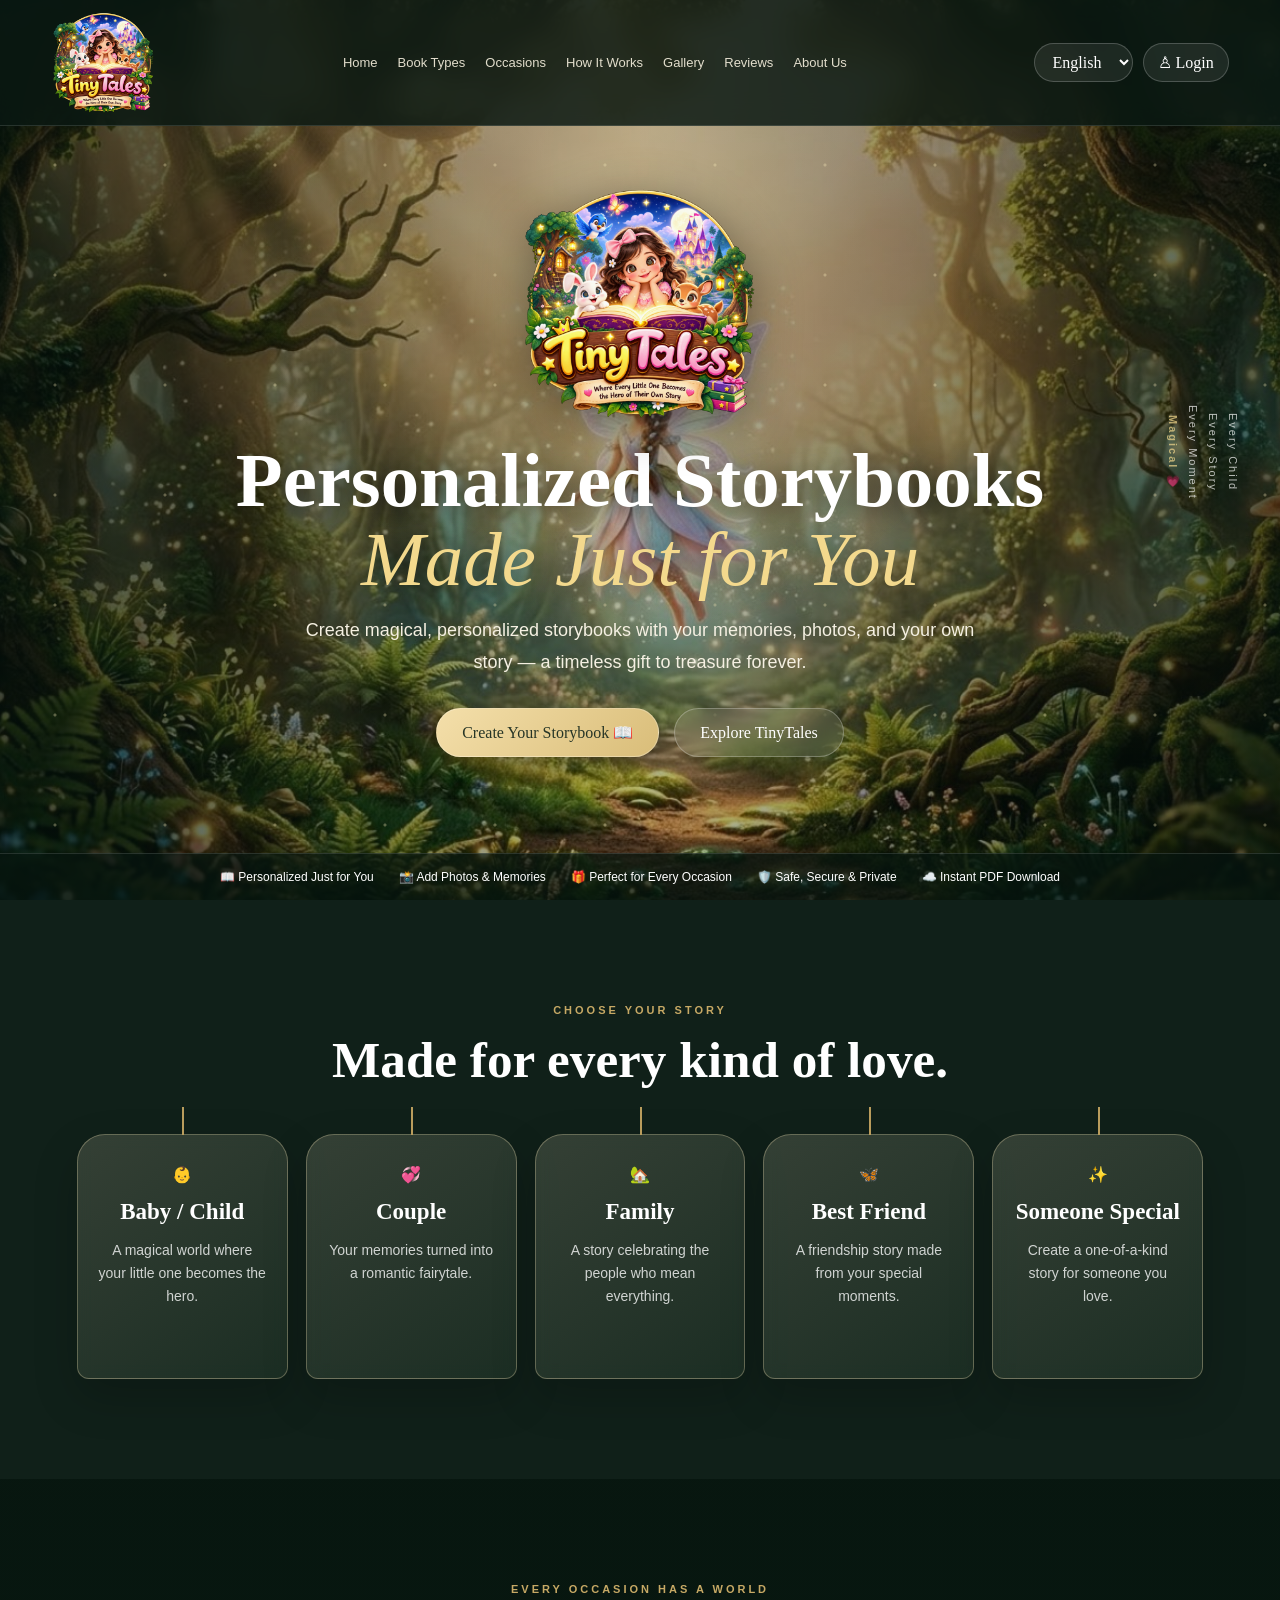
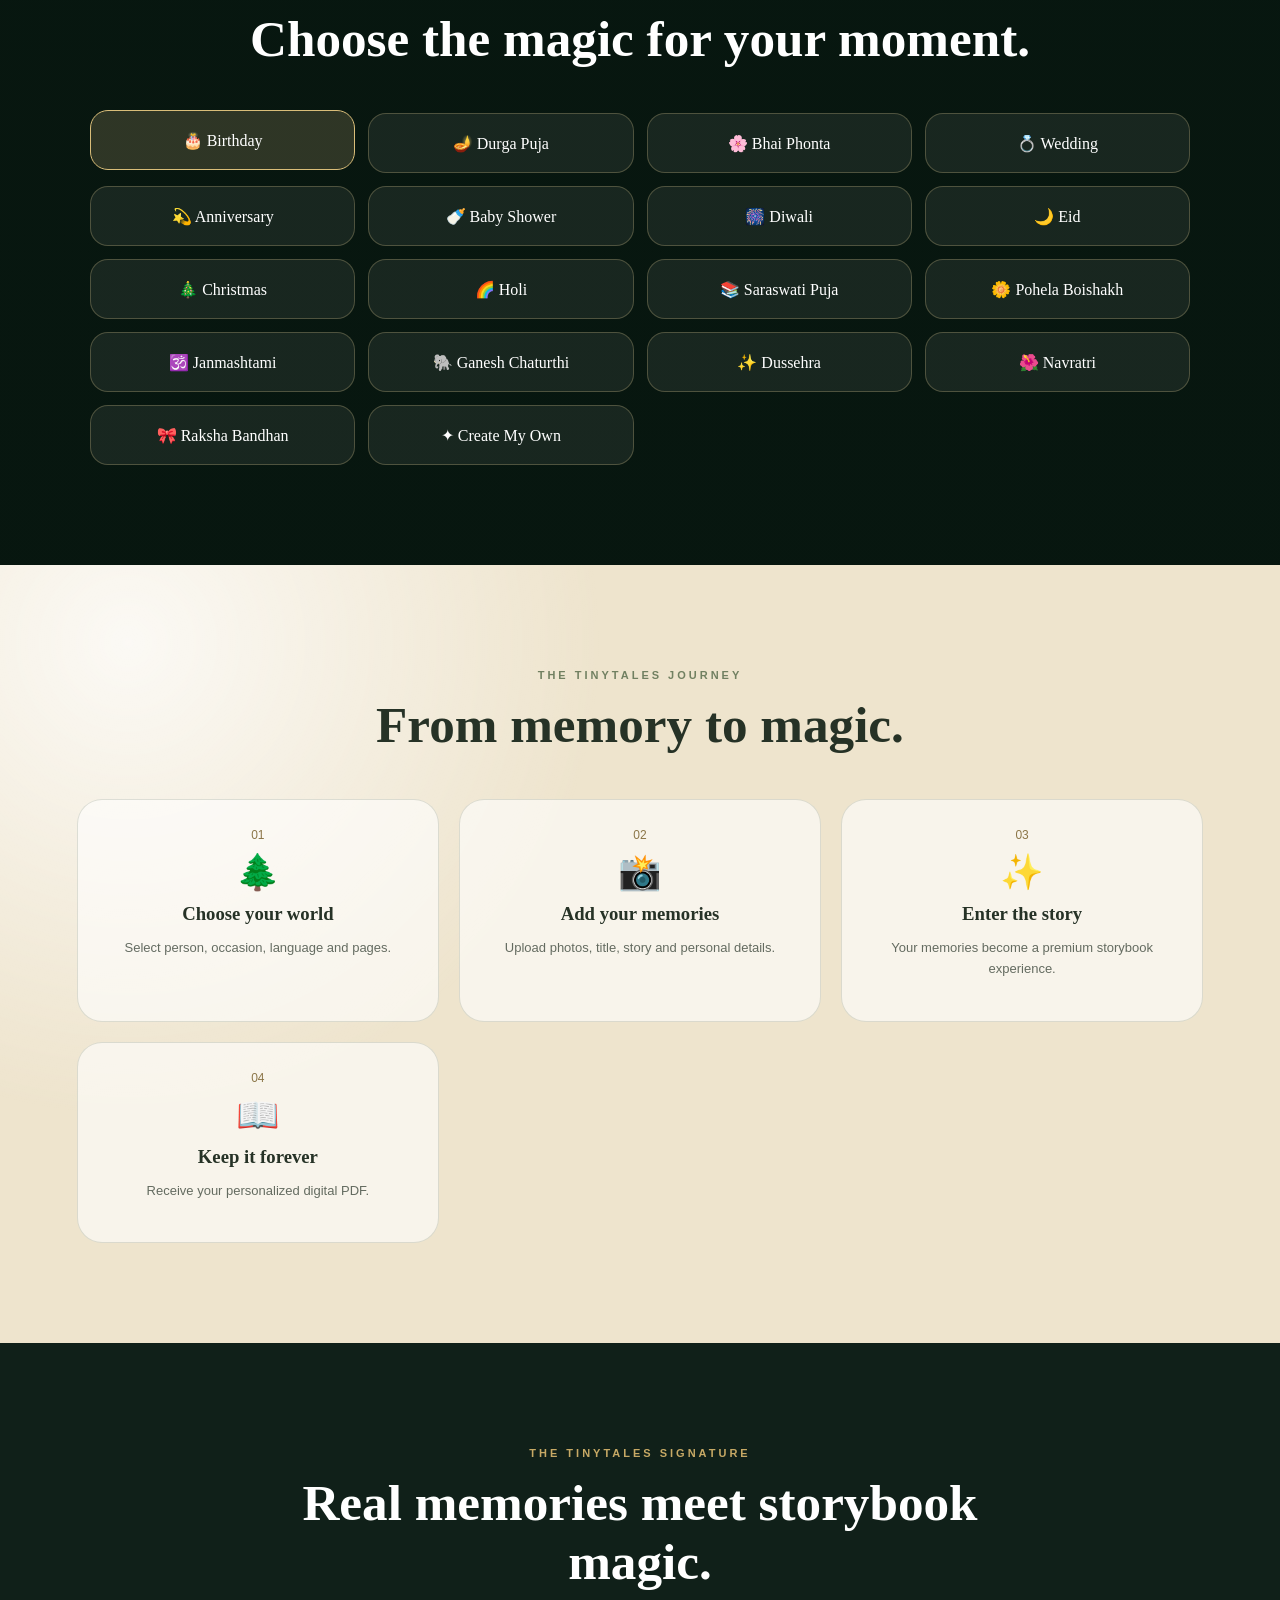
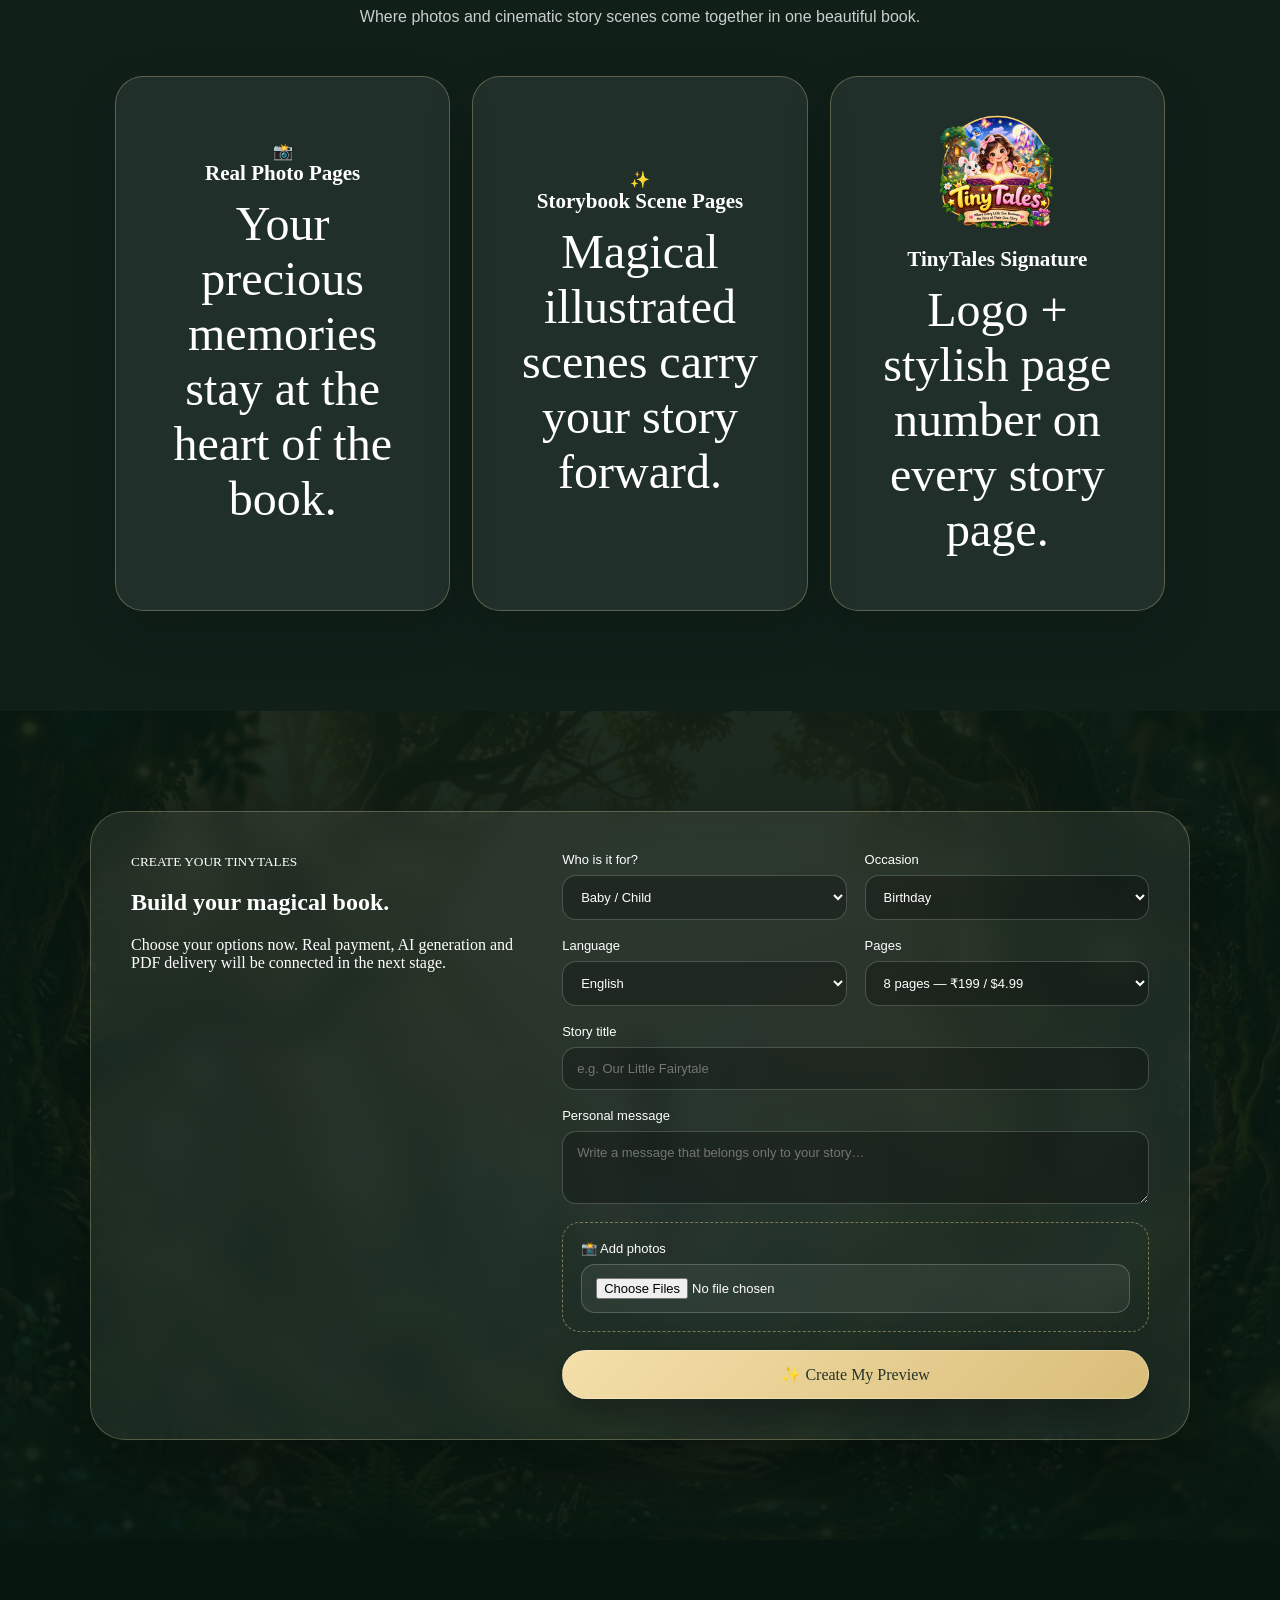
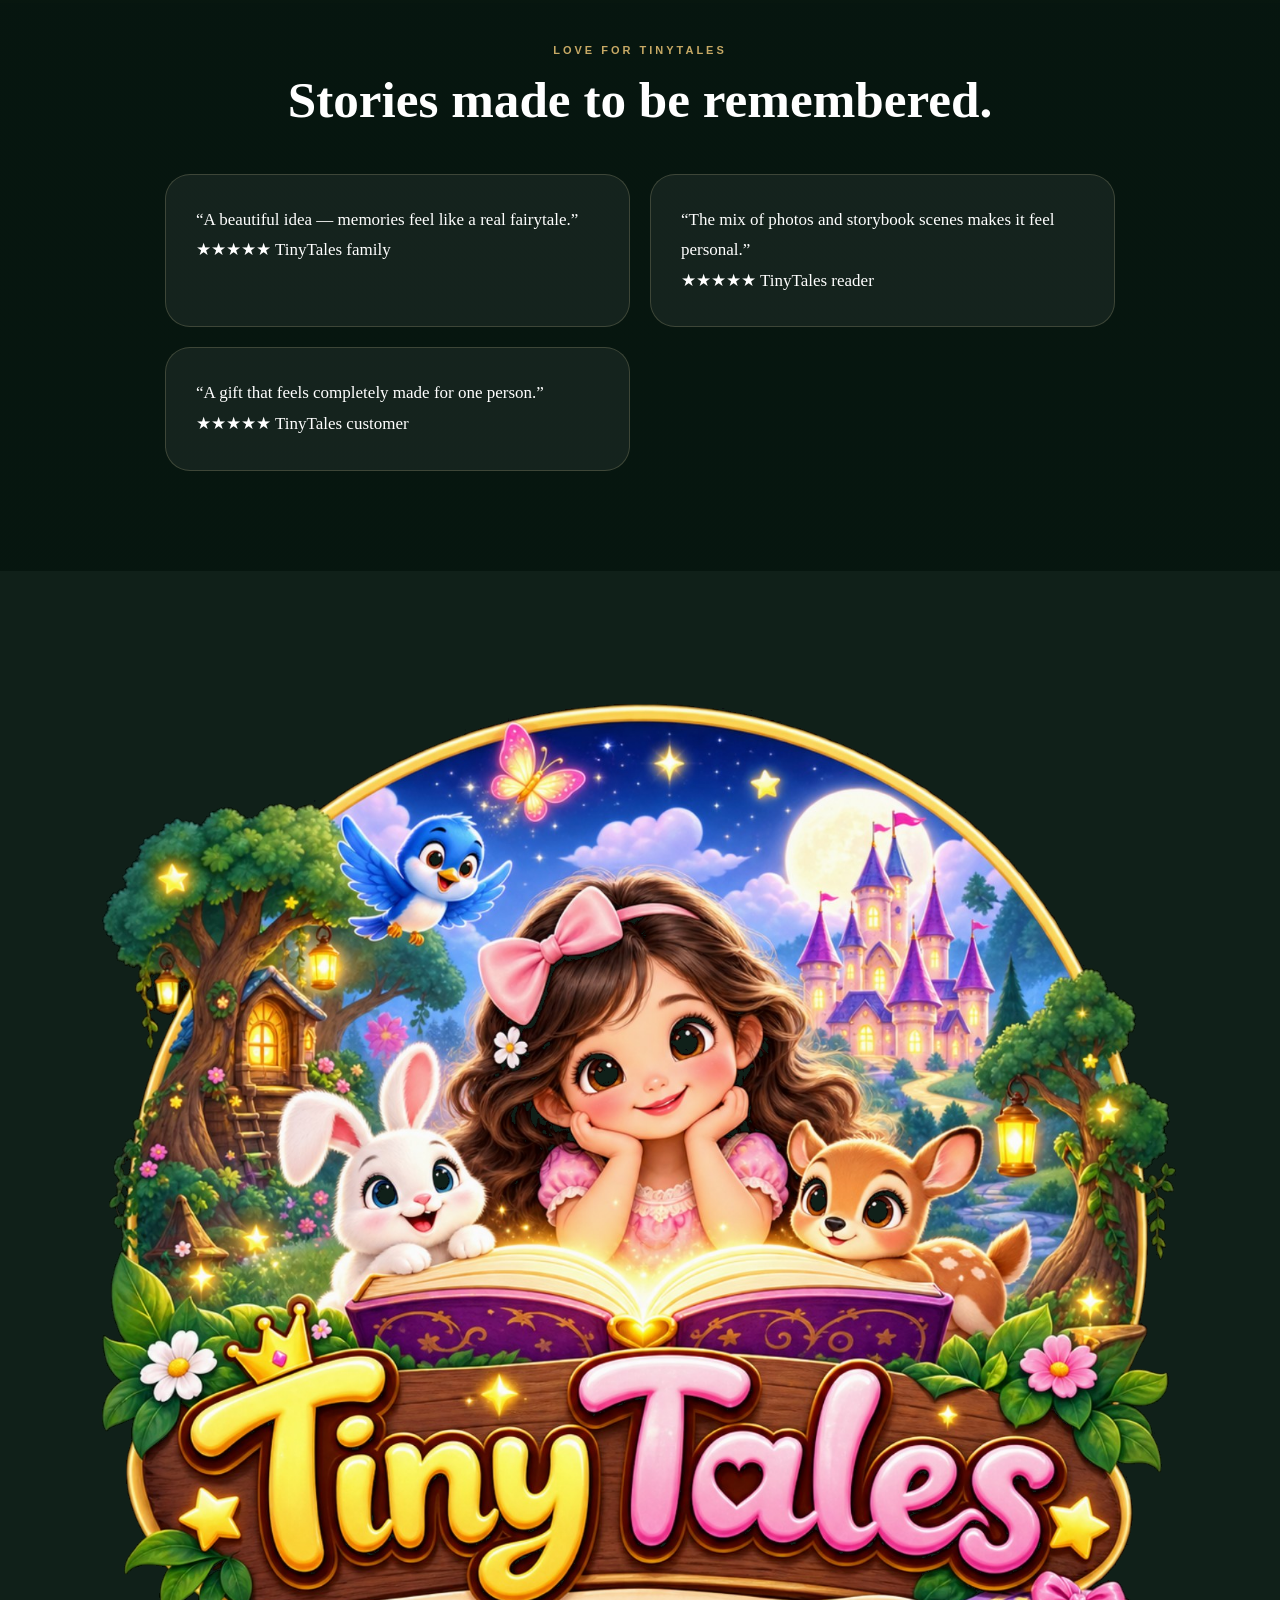
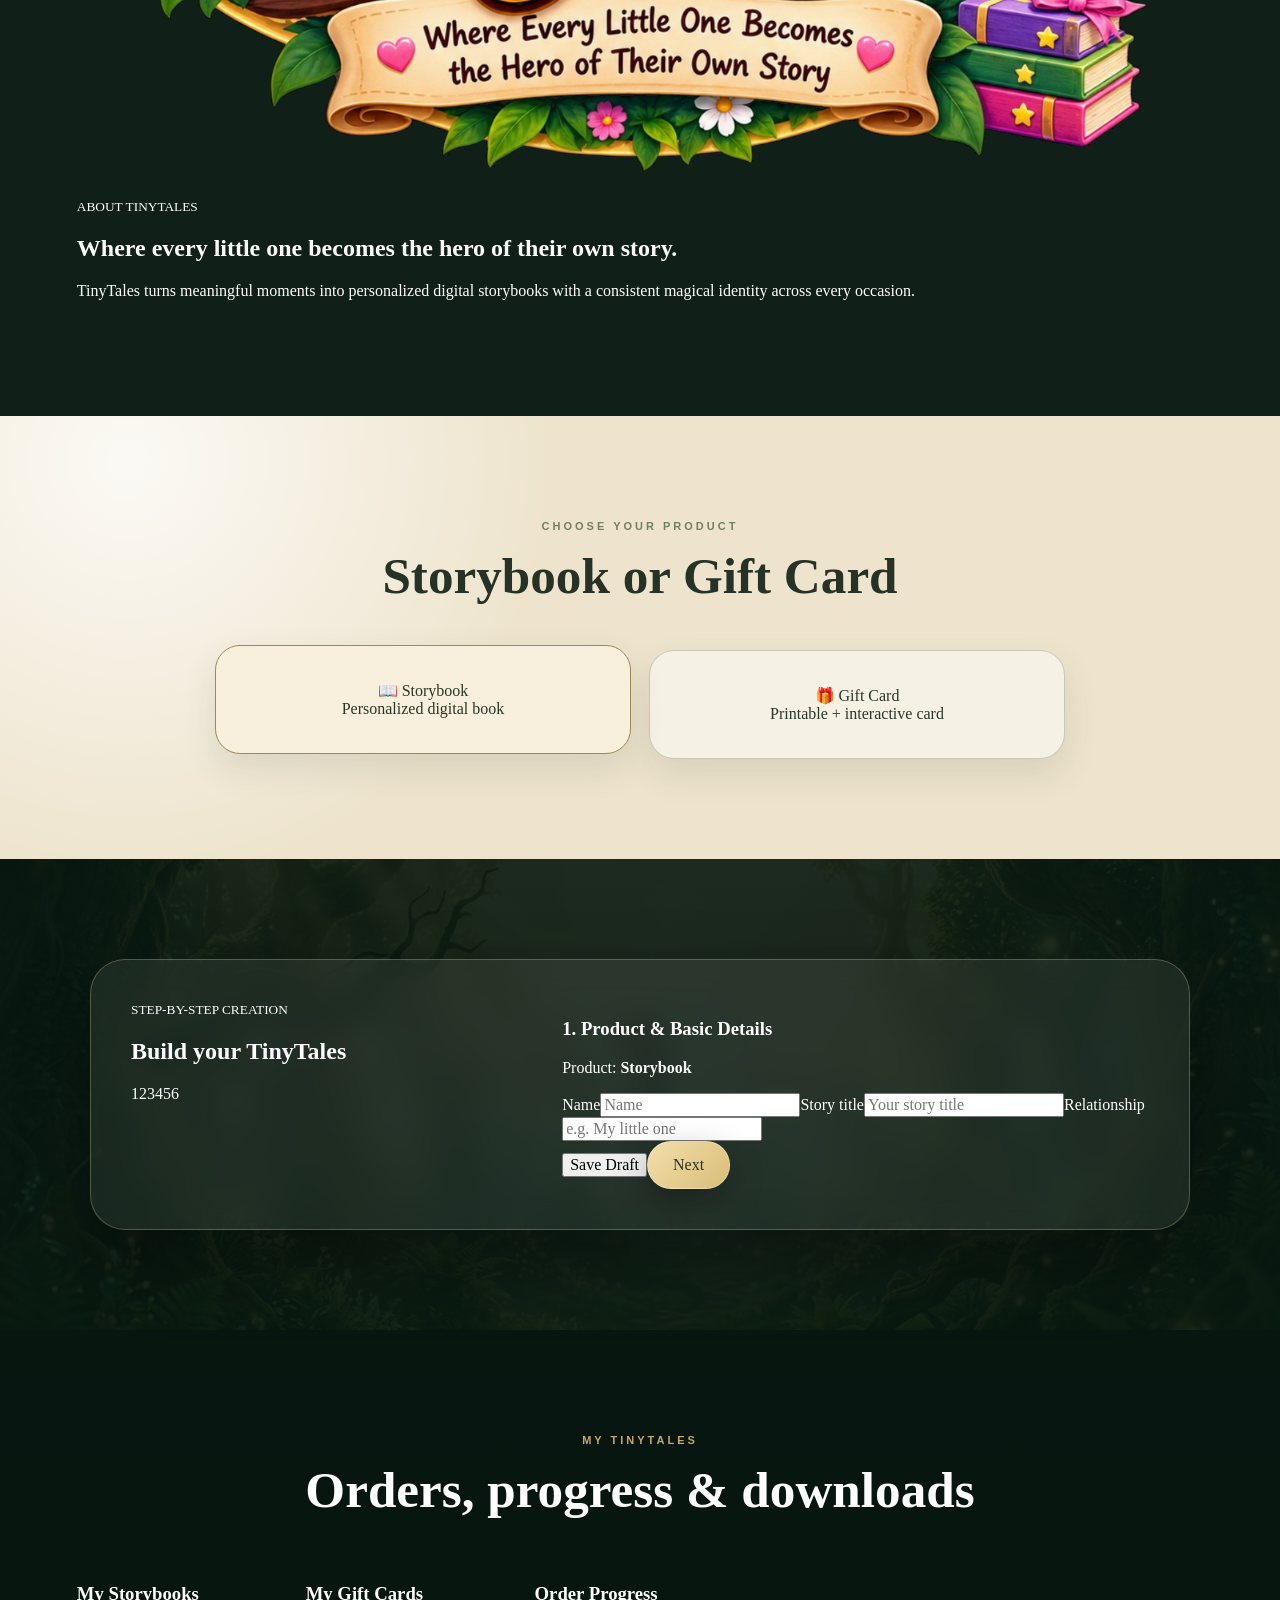
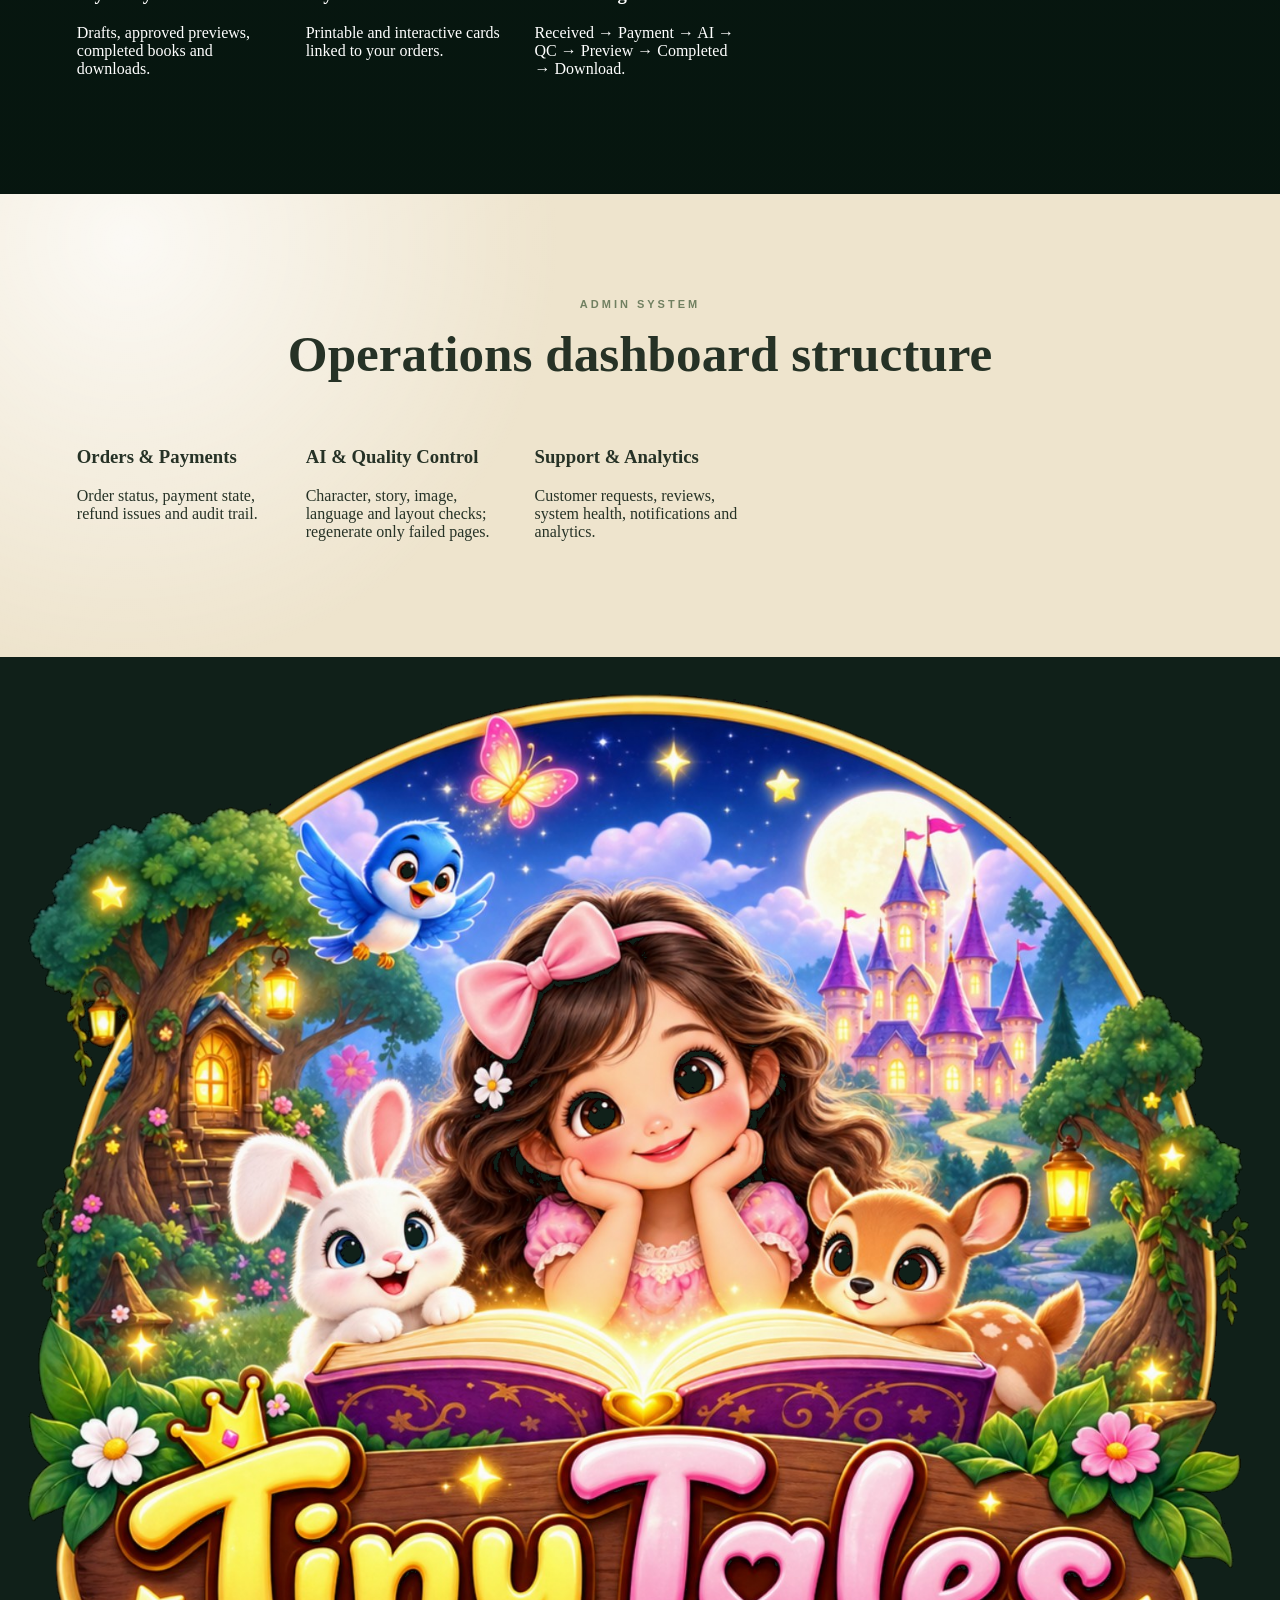
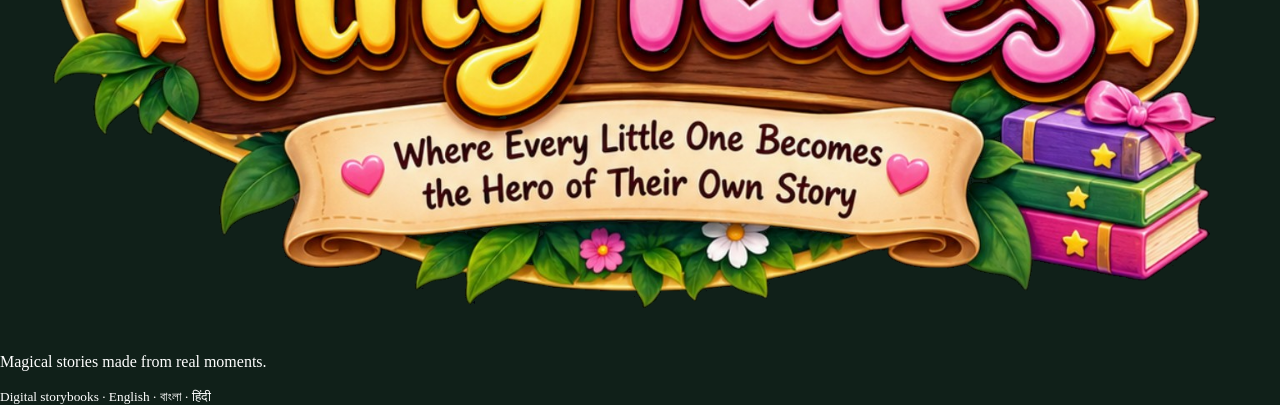
==== commit e02b008d: "Update index.html" ====
--- a/index.html
+++ b/index.html
@@ -1,994 +1,18 @@
-<!doctype html>
-<html lang="en">
-<head>
-  <meta charset="utf-8">
-  <meta name="viewport" content="width=device-width,initial-scale=1">
+<!doctype html><html lang="en"><head><meta charset="utf-8"><meta name="viewport" content="width=device-width,initial-scale=1"><title>TinyTales — Personalized Magical Storybooks</title><meta name="description" content="TinyTales creates personalized magical storybooks from your memories, photos and stories in English, বাংলা and हिंदी."><link rel="icon" href=""><link rel="stylesheet" href="style.css"></head><body>
+<header class="topbar"><a href="#home" class="brand"><img src="assets/tinytales-logo.png" alt="TinyTales"></a><nav><a href="#home">Home</a><a href="#types">Book Types</a><a href="#occasions">Occasions</a><a href="#how">How It Works</a><a href="#gallery">Gallery</a><a href="#reviews">Reviews</a><a href="#about">About Us</a></nav><div class="right"><select id="language"><option>English</option><option>বাংলা</option><option>हिंदी</option></select><button class="login" onclick="alert('Login will be connected later.')">♙ Login</button></div></header>
+<main><section id="home" class="hero"><div class="forest"></div><div class="shade"></div><div class="rays"></div><div class="sparkles"></div><div class="hero-content"><div class="hero-logo"><img src="assets/tinytales-logo.png" alt="TinyTales logo"></div><h1>Personalized Storybooks<br><em>Made Just for You</em></h1><p>Create magical, personalized storybooks with your memories, photos, and your own story — a timeless gift to treasure forever.</p><div class="actions"><button class="primary" onclick="document.getElementById('create').scrollIntoView({behavior:'smooth'})">Create Your Storybook 📖</button><button class="secondary" onclick="document.getElementById('types').scrollIntoView({behavior:'smooth'})">Explore TinyTales</button></div></div><div class="side-sign">Every Child<br>Every Story<br>Every Moment<br><b>Magical</b> 💗</div><div class="feature-bar"><span>📖 Personalized Just for You</span><span>📸 Add Photos & Memories</span><span>🎁 Perfect for Every Occasion</span><span>🛡️ Safe, Secure & Private</span><span>☁️ Instant PDF Download</span></div></section>
+<section id="types" class="section"><div class="heading"><small>CHOOSE YOUR STORY</small><h2>Made for every kind of love.</h2></div><div class="cards"><article class="type-card" data-type="Baby / Child">👶<h3>Baby / Child</h3><p>A magical world where your little one becomes the hero.</p></article><article class="type-card" data-type="Couple">💞<h3>Couple</h3><p>Your memories turned into a romantic fairytale.</p></article><article class="type-card" data-type="Family">🏡<h3>Family</h3><p>A story celebrating the people who mean everything.</p></article><article class="type-card" data-type="Best Friend">🦋<h3>Best Friend</h3><p>A friendship story made from your special moments.</p></article><article class="type-card" data-type="Someone Special">✨<h3>Someone Special</h3><p>Create a one-of-a-kind story for someone you love.</p></article></div></section>
+<section id="occasions" class="section dark"><div class="heading"><small>EVERY OCCASION HAS A WORLD</small><h2>Choose the magic for your moment.</h2></div><div class="occasion-grid"><button type="button" class="occasion-btn" data-occasion="Birthday">🎂 Birthday</button><button type="button" class="occasion-btn" data-occasion="Durga Puja">🪔 Durga Puja</button><button type="button" class="occasion-btn" data-occasion="Bhai Phonta">🌸 Bhai Phonta</button><button type="button" class="occasion-btn" data-occasion="Wedding">💍 Wedding</button><button type="button" class="occasion-btn" data-occasion="Anniversary">💫 Anniversary</button><button type="button" class="occasion-btn" data-occasion="Baby Shower">🍼 Baby Shower</button><button type="button" class="occasion-btn" data-occasion="Diwali">🎆 Diwali</button><button type="button" class="occasion-btn" data-occasion="Eid">🌙 Eid</button><button type="button" class="occasion-btn" data-occasion="Christmas">🎄 Christmas</button><button type="button" class="occasion-btn" data-occasion="Holi">🌈 Holi</button><button type="button" class="occasion-btn" data-occasion="Saraswati Puja">📚 Saraswati Puja</button><button type="button" class="occasion-btn" data-occasion="Pohela Boishakh">🌼 Pohela Boishakh</button><button type="button" class="occasion-btn" data-occasion="Janmashtami">🕉️ Janmashtami</button><button type="button" class="occasion-btn" data-occasion="Ganesh Chaturthi">🐘 Ganesh Chaturthi</button><button type="button" class="occasion-btn" data-occasion="Dussehra">✨ Dussehra</button><button type="button" class="occasion-btn" data-occasion="Navratri">🌺 Navratri</button><button type="button" class="occasion-btn" data-occasion="Raksha Bandhan">🎀 Raksha Bandhan</button><button type="button" class="occasion-btn" data-occasion="Create My Own">✦ Create My Own</button></div></section>
+<section id="how" class="section parchment"><div class="heading"><small>THE TINYTALES JOURNEY</small><h2>From memory to magic.</h2></div><div class="steps"><div><b>01</b><span>🌲</span><h3>Choose your world</h3><p>Select person, occasion, language and pages.</p></div><div><b>02</b><span>📸</span><h3>Add your memories</h3><p>Upload photos, title, story and personal details.</p></div><div><b>03</b><span>✨</span><h3>Enter the story</h3><p>Your memories become a premium storybook experience.</p></div><div><b>04</b><span>📖</span><h3>Keep it forever</h3><p>Receive your personalized digital PDF.</p></div></div></section>
+<section id="gallery" class="section gallery"><div class="heading"><small>THE TINYTALES SIGNATURE</small><h2>Real memories meet storybook magic.</h2><p>Where photos and cinematic story scenes come together in one beautiful book.</p></div><div class="gallery-grid"><div class="photo-card real">📸<b>Real Photo Pages</b><span>Your precious memories stay at the heart of the book.</span></div><div class="photo-card magic">✨<b>Storybook Scene Pages</b><span>Magical illustrated scenes carry your story forward.</span></div><div class="photo-card signature"><img src="assets/tinytales-logo.png" alt="TinyTales"><b>TinyTales Signature</b><span>Logo + stylish page number on every story page.</span></div></div></section>
+<section id="create" class="section create"><div class="create-card"><div><small>CREATE YOUR TINYTALES</small><h2>Build your magical book.</h2><p>Choose your options now. Real payment, AI generation and PDF delivery will be connected in the next stage.</p></div><div class="form"><label>Who is it for?<select id="createType"><option>Baby / Child</option><option>Couple</option><option>Family</option><option>Best Friend</option><option>Someone Special</option></select></label><label>Occasion<select id="createOccasion"><option>Birthday</option><option>Durga Puja</option><option>Bhai Phonta</option><option>Anniversary</option><option>Wedding</option><option>Baby Shower</option><option>Diwali</option><option>Eid</option><option>Christmas</option><option>Create My Own</option></select></label><label>Language<select id="createLanguage"><option>English</option><option>বাংলা</option><option>हिंदी</option></select></label><label>Pages<select id="createPages"><option>8 pages — ₹199 / $4.99</option><option>12 pages — ₹299 / $6.99</option><option>16 pages — ₹399 / $8.99</option><option>20 pages — ₹499 / $10.99</option><option>24 pages — ₹599 / $12.99</option><option>32 pages — ₹799 / $16.99</option></select></label><label class="full">Story title<input placeholder="e.g. Our Little Fairytale"></label><label class="full">Personal message<textarea rows="3" placeholder="Write a message that belongs only to your story…"></textarea></label><label class="full upload">📸 Add photos<input type="file" accept="image/*" multiple></label><button id="createPreviewBtn" class="primary full" type="button">✨ Create My Preview</button></div></div></section>
+<section id="reviews" class="section dark reviews"><div class="heading"><small>LOVE FOR TINYTALES</small><h2>Stories made to be remembered.</h2></div><div class="review-grid"><blockquote>“A beautiful idea — memories feel like a real fairytale.”<footer>★★★★★ TinyTales family</footer></blockquote><blockquote>“The mix of photos and storybook scenes makes it feel personal.”<footer>★★★★★ TinyTales reader</footer></blockquote><blockquote>“A gift that feels completely made for one person.”<footer>★★★★★ TinyTales customer</footer></blockquote></div></section>
+<section id="about" class="section about"><img src="assets/tinytales-logo.png" alt="TinyTales"><div><small>ABOUT TINYTALES</small><h2>Where every little one becomes the hero of their own story.</h2><p>TinyTales turns meaningful moments into personalized digital storybooks with a consistent magical identity across every occasion.</p></div></section>
+<section id="product" class="section parchment"><div class="heading"><small>CHOOSE YOUR PRODUCT</small><h2>Storybook or Gift Card</h2></div><div class="cards product-choice"><button class="product-btn selected" data-product="Storybook" type="button">📖 Storybook<br><span>Personalized digital book</span></button><button class="product-btn" data-product="Gift Card" type="button">🎁 Gift Card<br><span>Printable + interactive card</span></button></div></section>
+<section id="wizard" class="section create"><div class="create-card"><div class="wizard-head"><small>STEP-BY-STEP CREATION</small><h2>Build your TinyTales</h2><div class="progress-track"><div id="progress"></div></div><div class="step-dots"><span class="step-dot active" data-step="1">1</span><span class="step-dot" data-step="2">2</span><span class="step-dot" data-step="3">3</span><span class="step-dot" data-step="4">4</span><span class="step-dot" data-step="5">5</span><span class="step-dot" data-step="6">6</span></div></div><div class="wizard-panel" data-step="1"><h3>1. Product & Basic Details</h3><p>Product: <b id="productChoice">Storybook</b></p><label>Name<input id="babyName" placeholder="Name"></label><label>Story title<input placeholder="Your story title"></label><label>Relationship<input placeholder="e.g. My little one"></label><div class="wizard-actions"><button id="saveDraft" type="button">Save Draft</button><button class="wizard-next primary" type="button">Next</button></div></div><div class="wizard-panel" data-step="2" hidden><h3>2. Photos & Memories</h3><label class="upload">📸 Add photos<input id="photoInput" type="file" accept="image/*" multiple></label><p id="photoCount">No photos selected</p><p>Default storybook mix: 50% real-photo pages + 50% AI illustration pages, adjusted for the selected package.</p><div class="wizard-actions"><button class="wizard-back" type="button">Back</button><button class="wizard-next primary" type="button">Next</button></div></div><div class="wizard-panel" data-step="3" hidden><h3>3. Story + Rhyme</h3><label>Story choice<select><option>TinyTales Original Story</option><option>My Own Story</option><option>Two Stories</option></select></label><label>Personal message<textarea rows="4" placeholder="Your special message"></textarea></label><div class="wizard-actions"><button class="wizard-back" type="button">Back</button><button class="wizard-next primary" type="button">Next</button></div></div><div class="wizard-panel" data-step="4" hidden><h3>4. Character + Theme Preview</h3><p>AI character preview, approved appearance, occasion theme, font and layout are reviewed before payment.</p><button id="mockGenerate" class="secondary" type="button">Create Preview</button><p id="generationStatus">Waiting for preview</p><div class="wizard-actions"><button class="wizard-back" type="button">Back</button><button class="wizard-next primary" type="button">Next</button></div></div><div class="wizard-panel" data-step="5" hidden><h3>5. Review + Approval</h3><p>Review the full book/card. Request changes or approve the final version.</p><button id="mockApprove" class="secondary" type="button">Approve Preview</button><div class="wizard-actions"><button class="wizard-back" type="button">Back</button><button class="wizard-next primary" type="button">Next</button></div></div><div class="wizard-panel" data-step="6" hidden><h3>6. Payment + Generation</h3><p>Production payment gateways will be connected server-side. Never put gateway secrets in this page.</p><button id="mockPay" class="primary" type="button">Continue to Secure Payment</button><div class="wizard-actions"><button class="wizard-back" type="button">Back</button></div></div></div></section>
+<section id="checkout" class="section checkout-section" hidden><div class="create-card checkout-card"><div class="wizard-head"><small>SECURE CHECKOUT</small><h2>Complete your TinyTales order</h2><p>Your payment is handled securely. Gateway secrets never appear in the browser.</p></div><div class="checkout-grid"><div><h3>1. Choose payment region</h3><div class="payment-region"><button type="button" class="region-btn selected" data-region="india">🇮🇳 India</button><button type="button" class="region-btn" data-region="international">🌎 International</button></div><h3>2. Payment method</h3><div class="payment-methods" id="paymentMethods"><button type="button" class="payment-method selected" data-method="upi">UPI / Razorpay</button><button type="button" class="payment-method" data-method="paypal">PayPal</button></div></div><div class="checkout-summary"><h3>Order Summary</h3><div><span>Product</span><b id="checkoutProduct">Storybook</b></div><div><span>Pages</span><b id="checkoutPages">8 pages</b></div><div><span>Occasion</span><b id="checkoutOccasion">Birthday</b></div><div class="total"><span>Total</span><strong id="checkoutTotal">₹199</strong></div><label class="consent"><input id="paymentConsent" type="checkbox"> I agree to the TinyTales payment, privacy and order terms.</label><button id="securePayBtn" class="primary full" type="button" disabled>Pay Securely</button><p id="paymentStatus" class="payment-status">Select the payment method and accept the terms to continue.</p></div></div><button id="closeCheckout" class="secondary" type="button">Back to Review</button></div></section>
 
-  <title>TinyTales — Personalized Magical Storybooks</title>
-
-  <meta
-    name="description"
-    content="Create personalized magical storybooks from your memories, photos and stories in English, Bengali and Hindi."
-  >
-
-  <meta name="robots" content="index,follow">
-  <meta name="theme-color" content="#102019">
-
-  <meta property="og:title" content="TinyTales — Personalized Magical Storybooks">
-  <meta property="og:description" content="Where every little one becomes the hero of their own story.">
-  <meta property="og:type" content="website">
-
-  <link rel="icon" href="assets/tinytales-logo.png">
-  <link rel="stylesheet" href="style.css">
-</head>
-
-<body>
-
-<!-- =========================================================
-     TINYTALES HEADER
-========================================================= -->
-
-<header class="topbar">
-
-  <a href="#home" class="brand" aria-label="TinyTales Home">
-    <img src="assets/tinytales-logo.png" alt="TinyTales">
-  </a>
-
-  <nav aria-label="Main navigation">
-    <a href="#home">Home</a>
-    <a href="#types">Book Types</a>
-    <a href="#occasions">Occasions</a>
-    <a href="#how">How It Works</a>
-    <a href="#gallery">Gallery</a>
-    <a href="#reviews">Reviews</a>
-    <a href="#about">About</a>
-  </nav>
-
-  <div class="right">
-
-    <label class="sr-only" for="language">Language</label>
-
-    <select id="language">
-      <option>English</option>
-      <option>বাংলা</option>
-      <option>हिंदी</option>
-    </select>
-
-    <button
-      class="login"
-      type="button"
-      onclick="alert('Customer login will be connected with the secure account system.')"
-    >
-      ♙ Login
-    </button>
-
-  </div>
-
-</header>
-
-
-<main>
-
-<!-- =========================================================
-     HOME / HERO
-========================================================= -->
-
-<section id="home" class="hero">
-
-  <div class="forest"></div>
-  <div class="shade"></div>
-  <div class="rays"></div>
-  <div class="sparkles"></div>
-
-  <div class="hero-content">
-
-    <div class="hero-logo">
-      <img
-        src="assets/tinytales-logo.png"
-        alt="TinyTales — Personalized Magical Storybooks"
-      >
-    </div>
-
-    <p class="eyebrow">PERSONALIZED MAGICAL STORYBOOKS</p>
-
-    <h1>
-      Every Memory Has
-      <br>
-      <em>A Magical Story</em>
-    </h1>
-
-    <p>
-      Turn your precious memories, photographs and personal stories
-      into a beautiful personalized digital storybook made especially
-      for someone you love.
-    </p>
-
-    <div class="actions">
-
-      <button
-        class="primary"
-        type="button"
-        onclick="document.getElementById('product').scrollIntoView({behavior:'smooth'})"
-      >
-        Create Your Storybook 📖
-      </button>
-
-      <button
-        class="secondary"
-        type="button"
-        onclick="document.getElementById('types').scrollIntoView({behavior:'smooth'})"
-      >
-        Explore TinyTales
-      </button>
-
-    </div>
-
-  </div>
-
-  <div class="side-sign">
-    Every Story
-    <br>
-    Every Memory
-    <br>
-    Every Moment
-    <br>
-    <b>Magical ✨</b>
-  </div>
-
-  <div class="feature-bar">
-
-    <span>📖 Personalized</span>
-    <span>📸 Add Your Photos</span>
-    <span>🎁 Every Occasion</span>
-    <span>🛡️ Private & Secure</span>
-    <span>☁️ Digital PDF</span>
-
-  </div>
-
-</section>
-
-
-<!-- =========================================================
-     WHO IS IT FOR
-========================================================= -->
-
-<section id="types" class="section">
-
-  <div class="heading">
-
-    <small>CHOOSE YOUR STORY</small>
-
-    <h2>Who is this magical book for?</h2>
-
-    <p>
-      Choose the person who will become the heart of the story.
-    </p>
-
-  </div>
-
-  <div class="cards">
-
-    <article class="type-card" data-type="Baby / Child">
-
-      <div class="card-icon">👶</div>
-
-      <h3>Baby / Child</h3>
-
-      <p>
-        A magical world where your little one becomes
-        the hero of their own story.
-      </p>
-
-    </article>
-
-
-    <article class="type-card" data-type="Couple">
-
-      <div class="card-icon">💞</div>
-
-      <h3>Couple</h3>
-
-      <p>
-        Turn your memories, love and journey into
-        a romantic fairytale.
-      </p>
-
-    </article>
-
-
-    <article class="type-card" data-type="Family">
-
-      <div class="card-icon">🏡</div>
-
-      <h3>Family</h3>
-
-      <p>
-        Celebrate the people and moments that make
-        your family special.
-      </p>
-
-    </article>
-
-
-    <article class="type-card" data-type="Best Friend">
-
-      <div class="card-icon">🦋</div>
-
-      <h3>Best Friend</h3>
-
-      <p>
-        Transform your friendship memories into
-        a story worth keeping forever.
-      </p>
-
-    </article>
-
-
-    <article class="type-card" data-type="Someone Special">
-
-      <div class="card-icon">✨</div>
-
-      <h3>Someone Special</h3>
-
-      <p>
-        Create a one-of-a-kind magical story
-        for someone close to your heart.
-      </p>
-
-    </article>
-
-  </div>
-
-</section>
-
-
-<!-- =========================================================
-     OCCASIONS
-========================================================= -->
-
-<section id="occasions" class="section dark">
-
-  <div class="heading">
-
-    <small>EVERY OCCASION HAS ITS OWN WORLD</small>
-
-    <h2>Choose your magical occasion.</h2>
-
-    <p>
-      The selected occasion controls the visual atmosphere,
-      story direction and personalization.
-    </p>
-
-  </div>
-
-
-  <div class="occasion-grid">
-
-    <button class="occasion-btn" data-occasion="Birthday">
-      🎂 Birthday
-    </button>
-
-    <button class="occasion-btn" data-occasion="Baby Shower">
-      🍼 Baby Shower
-    </button>
-
-    <button class="occasion-btn" data-occasion="New Baby">
-      👶 New Baby
-    </button>
-
-    <button class="occasion-btn" data-occasion="First Birthday">
-      🎈 First Birthday
-    </button>
-
-    <button class="occasion-btn" data-occasion="Anniversary">
-      💫 Anniversary
-    </button>
-
-    <button class="occasion-btn" data-occasion="Wedding">
-      💍 Wedding
-    </button>
-
-    <button class="occasion-btn" data-occasion="Engagement">
-      💎 Engagement
-    </button>
-
-    <button class="occasion-btn" data-occasion="Proposal / Love">
-      ❤️ Proposal / Love
-    </button>
-
-    <button class="occasion-btn" data-occasion="Graduation">
-      🎓 Graduation
-    </button>
-
-    <button class="occasion-btn" data-occasion="Durga Puja">
-      🪔 Durga Puja
-    </button>
-
-    <button class="occasion-btn" data-occasion="Bhai Phonta">
-      🌸 Bhai Phonta
-    </button>
-
-    <button class="occasion-btn" data-occasion="Diwali">
-      🪔 Diwali
-    </button>
-
-    <button class="occasion-btn" data-occasion="Eid">
-      🌙 Eid
-    </button>
-
-    <button class="occasion-btn" data-occasion="Christmas">
-      🎄 Christmas
-    </button>
-
-    <button class="occasion-btn" data-occasion="Holi">
-      🌈 Holi
-    </button>
-
-    <button class="occasion-btn" data-occasion="Saraswati Puja">
-      📚 Saraswati Puja
-    </button>
-
-    <button class="occasion-btn" data-occasion="Ganesh Chaturthi">
-      🐘 Ganesh Chaturthi
-    </button>
-
-    <button class="occasion-btn" data-occasion="Janmashtami">
-      🦚 Janmashtami
-    </button>
-
-    <button class="occasion-btn" data-occasion="Pohela Boishakh">
-      🌼 Pohela Boishakh
-    </button>
-
-    <button class="occasion-btn" data-occasion="Dussehra">
-      ✨ Dussehra
-    </button>
-
-    <button class="occasion-btn" data-occasion="Navratri">
-      🌺 Navratri
-    </button>
-
-    <button class="occasion-btn" data-occasion="Raksha Bandhan">
-      🎀 Raksha Bandhan
-    </button>
-
-    <button class="occasion-btn" data-occasion="Family">
-      🏡 Family
-    </button>
-
-    <button class="occasion-btn" data-occasion="Best Friend">
-      🦋 Best Friend
-    </button>
-
-    <button class="occasion-btn" data-occasion="Annaprashan">
-      🍚 শুভ অন্নপ্রাশন
-    </button>
-
-    <button class="occasion-btn" data-occasion="Custom / Other">
-      ✦ Custom / Other
-    </button>
-
-  </div>
-
-</section>
-
-
-<!-- =========================================================
-     PRODUCT
-========================================================= -->
-
-<section id="product" class="section parchment">
-
-  <div class="heading">
-
-    <small>CHOOSE YOUR TINYTALES PRODUCT</small>
-
-    <h2>What would you like to create?</h2>
-
-  </div>
-
-
-  <div class="cards product-choice">
-
-    <button
-      class="product-btn selected"
-      data-product="Storybook"
-      type="button"
-    >
-
-      <span class="product-icon">📖</span>
-
-      <strong>Personalized Storybook</strong>
-
-      <small>
-        Your memories transformed into a magical
-        digital storybook.
-      </small>
-
-    </button>
-
-
-    <button
-      class="product-btn"
-      data-product="Gift Card"
-      type="button"
-    >
-
-      <span class="product-icon">🎁</span>
-
-      <strong>Personalized Gift Card</strong>
-
-      <small>
-        A printable + interactive personalized
-        magical card.
-      </small>
-
-    </button>
-
-  </div>
-
-</section>
-
-
-<!-- =========================================================
-     CREATION WIZARD
-========================================================= -->
-
-<section id="create" class="section create">
-
-  <div class="create-card">
-
-    <div class="create-intro">
-
-      <small>CREATE YOUR TINYTALES</small>
-
-      <h2>
-        Build your magical book.
-      </h2>
-
-      <p>
-        Customize your person, occasion, language,
-        story, photographs, theme and pages.
-      </p>
-
-      <div class="tiny-note">
-
-        ✨ Your selected character, style and personal
-        details will remain consistent throughout the book.
-
-      </div>
-
-    </div>
-
-
-    <div class="form">
-
-      <label>
-        Who is it for?
-
-        <select id="createType">
-
-          <option>Baby / Child</option>
-          <option>Couple</option>
-          <option>Family</option>
-          <option>Best Friend</option>
-          <option>Someone Special</option>
-
-        </select>
-
-      </label>
-
-
-      <label>
-        Occasion
-
-        <select id="createOccasion">
-
-          <option>Birthday</option>
-          <option>Baby Shower</option>
-          <option>New Baby</option>
-          <option>First Birthday</option>
-          <option>Anniversary</option>
-          <option>Wedding</option>
-          <option>Engagement</option>
-          <option>Proposal / Love</option>
-          <option>Graduation</option>
-          <option>Durga Puja</option>
-          <option>Bhai Phonta</option>
-          <option>Diwali</option>
-          <option>Eid</option>
-          <option>Christmas</option>
-          <option>Holi</option>
-          <option>Saraswati Puja</option>
-          <option>Ganesh Chaturthi</option>
-          <option>Janmashtami</option>
-          <option>Pohela Boishakh</option>
-          <option>Dussehra</option>
-          <option>Navratri</option>
-          <option>Raksha Bandhan</option>
-          <option>Family</option>
-          <option>Best Friend</option>
-          <option>Annaprashan</option>
-          <option>Custom / Other</option>
-
-        </select>
-
-      </label>
-
-
-      <label>
-        Language
-
-        <select id="createLanguage">
-
-          <option>English</option>
-          <option>বাংলা</option>
-          <option>हिंदी</option>
-
-        </select>
-
-      </label>
-
-
-      <label>
-        Story Pages
-
-        <select id="createPages">
-
-          <option value="8">
-            8 story pages — ₹199 / $4.99
-          </option>
-
-          <option value="12">
-            12 story pages — ₹299 / $6.99
-          </option>
-
-          <option value="16">
-            16 story pages — ₹399 / $8.99
-          </option>
-
-          <option value="20">
-            20 story pages — ₹499 / $10.99
-          </option>
-
-          <option value="24">
-            24 story pages — ₹599 / $12.99
-          </option>
-
-          <option value="32">
-            32 story pages — ₹799 / $16.99
-          </option>
-
-        </select>
-
-      </label>
-
-
-      <label class="full">
-
-        Story Title
-
-        <input
-          id="storyTitle"
-          type="text"
-          placeholder="e.g. Our Little Fairytale"
-        >
-
-      </label>
-
-
-      <label class="full">
-
-        Personal Message
-
-        <textarea
-          id="personalMessage"
-          rows="4"
-          placeholder="Write a message that belongs only to your story..."
-        ></textarea>
-
-      </label>
-
-
-      <label class="full upload">
-
-        📸 Add Your Photos
-
-        <input
-          id="photoInput"
-          type="file"
-          accept="image/jpeg,image/png,image/webp"
-          multiple
-        >
-
-        <span id="photoCount">
-          Original photos are used temporarily for personalization.
-        </span>
-
-      </label>
-
-
-      <button
-        id="createPreviewBtn"
-        class="primary full"
-        type="button"
-      >
-        ✨ Create My Full Preview
-      </button>
-
-    </div>
-
-  </div>
-
-</section>
-
-
-<!-- =========================================================
-     TINYTALES JOURNEY
-========================================================= -->
-
-<section id="how" class="section parchment">
-
-  <div class="heading">
-
-    <small>THE TINYTALES JOURNEY</small>
-
-    <h2>From memory to magic.</h2>
-
-  </div>
-
-
-  <div class="steps">
-
-    <div>
-      <b>01</b>
-      <span>🌲</span>
-      <h3>Choose Your World</h3>
-      <p>
-        Select person, occasion, language and pages.
-      </p>
-    </div>
-
-
-    <div>
-      <b>02</b>
-      <span>📸</span>
-      <h3>Add Your Memories</h3>
-      <p>
-        Upload photos, title, story and personal details.
-      </p>
-    </div>
-
-
-    <div>
-      <b>03</b>
-      <span>✨</span>
-      <h3>Bring It To Life</h3>
-      <p>
-        AI creates the story, character and magical scenes.
-      </p>
-    </div>
-
-
-    <div>
-      <b>04</b>
-      <span>👀</span>
-      <h3>Review Everything</h3>
-      <p>
-        See the complete book and request changes before payment.
-      </p>
-    </div>
-
-
-    <div>
-      <b>05</b>
-      <span>💳</span>
-      <h3>Approve & Pay</h3>
-      <p>
-        Payment happens only after your full preview looks perfect.
-      </p>
-    </div>
-
-
-    <div>
-      <b>06</b>
-      <span>📖</span>
-      <h3>Download HD Book</h3>
-      <p>
-        Your approved high-quality PDF becomes available after payment.
-      </p>
-    </div>
-
-  </div>
-
-</section>
-
-
-<!-- =========================================================
-     50 / 50 STORYBOOK SYSTEM
-========================================================= -->
-
-<section id="gallery" class="section gallery">
-
-  <div class="heading">
-
-    <small>THE TINYTALES SIGNATURE</small>
-
-    <h2>Real memories meet storybook magic.</h2>
-
-    <p>
-      By default, TinyTales combines real photographs
-      with AI-generated storybook scenes.
-    </p>
-
-  </div>
-
-
-  <div class="gallery-grid">
-
-    <div class="photo-card real">
-
-      <span>📸</span>
-
-      <b>Real Memory Pages</b>
-
-      <small>
-        Your original memories remain an important
-        part of the story.
-      </small>
-
-    </div>
-
-
-    <div class="photo-card magic">
-
-      <span>✨</span>
-
-      <b>AI Storybook Scenes</b>
-
-      <small>
-        Personalized scenes continue the story around
-        your memories.
-      </small>
-
-    </div>
-
-
-    <div class="photo-card signature">
-
-      <img
-        src="assets/tinytales-logo.png"
-        alt="TinyTales"
-      >
-
-      <b>TinyTales Signature</b>
-
-      <small>
-        Consistent magical branding across every book.
-      </small>
-
-    </div>
-
-  </div>
-
-</section>
-
-
-<!-- =========================================================
-     VISUAL REFERENCE SCREENS
-========================================================= -->
-
-<section
-  id="design-references"
-  class="section reference-section"
->
-
-  <div class="heading">
-
-    <small>TINYTALES DESIGN REFERENCE</small>
-
-    <h2>The magical TinyTales experience.</h2>
-
-    <p>
-      These visual references guide the website's premium
-      storybook atmosphere and layout.
-    </p>
-
-  </div>
-
-
-  <div class="reference-grid">
-
-    <figure class="reference-card">
-
-      <img
-        src="assets/reference-screens/01-home.png"
-        alt="TinyTales home page visual reference"
-        loading="lazy"
-      >
-
-      <figcaption>Home</figcaption>
-
-    </figure>
-
-
-    <figure class="reference-card">
-
-      <img
-        src="assets/reference-screens/02-who-is-it-for.png"
-        alt="TinyTales recipient selection visual reference"
-        loading="lazy"
-      >
-
-      <figcaption>Who Is It For?</figcaption>
-
-    </figure>
-
-
-    <figure class="reference-card">
-
-      <img
-        src="assets/reference-screens/03-occasion.png"
-        alt="TinyTales occasion selection visual reference"
-        loading="lazy"
-      >
-
-      <figcaption>Occasion</figcaption>
-
-    </figure>
-
-
-    <figure class="reference-card">
-
-      <img
-        src="assets/reference-screens/04-product-language-pages.png"
-        alt="TinyTales product language and pages visual reference"
-        loading="lazy"
-      >
-
-      <figcaption>Product · Language · Pages</figcaption>
-
-    </figure>
-
-
-    <figure class="reference-card">
-
-      <img
-        src="assets/reference-screens/05-story-personalization.png"
-        alt="TinyTales story personalization visual reference"
-        loading="lazy"
-      >
-
-      <figcaption>Story & Personalization</figcaption>
-
-    </figure>
-
-
-    <figure class="reference-card">
-
-      <img
-        src="assets/reference-screens/06-upload-photos.png"
-        alt="TinyTales photo upload visual reference"
-        loading="lazy"
-      >
-
-      <figcaption>Upload Photos</figcaption>
-
-    </figure>
-
-
-    <figure class="reference-card">
-
-      <img
-        src="assets/reference-screens/07-character-preview.png"
-        alt="TinyTales AI character preview visual reference"
-        loading="lazy"
-      >
-
-      <figcaption>AI Character Preview</figcaption>
-
-    </figure>
-
-
-    <figure class="reference-card">
-
-      <img
-        src="assets/reference-screens/08-theme-font.png"
-        alt="TinyTales theme and typography visual reference"
-        loading="lazy"
-      >
-
-      <figcaption>Theme & Typography</figcaption>
-
-    </figure>
-
-
-    <figure class="reference-card">
-
-      <img
-        src="assets/reference-screens/09-full-book-preview.png"
-        alt="TinyTales full book preview visual reference"
-        loading="lazy"
-      >
-
-      <figcaption>Full Book Preview</figcaption>
-
-    </figure>
-
-
-    <figure class="reference-card">
-
-      <img
-        src="assets/reference-screens/10-checkout.png"
-        alt="TinyTales secure checkout visual reference"
-        loading="lazy"
-      >
-
-      <figcaption>Secure Checkout</figcaption>
-
-    </figure>
-
-
-    <figure class="reference-card">
-
-      <img
-        src="assets/reference-screens/11-my-account.png"
-        alt="TinyTales customer account visual reference"
-        loading="lazy"
-      >
-
-      <figcaption>My Account & Orders</figcaption>
-
-    </figure>
-
-
-    <figure class="reference-card">
-
-      <img
-        src="assets/reference-screens/12-gift-support-delivery.png"
-        alt="TinyTales gift support and future delivery visual reference"
-        loading="lazy"
-      >
-
-      <figcaption>Gift · Support · Future Delivery</figcaption>
-
-    </figure>
-
-
-    <figure class="reference-card">
-
-      <img
-        src="assets/reference-screens/13-admin-dashboard.png"
-        alt="TinyTales admin dashboard visual reference"
-        loading="lazy"
-      >
-
-      <figcaption>Admin Dashboard</figcaption>
-
-    </figure>
-
-  </div>
-
-</section>
-
-
-<!-- =========================================================
-     REVIEWS
-========================================================= -->
-
-<section id="reviews" class="section dark reviews">
-
-  <div class="heading">
-
-    <small>LOVE FOR TINYTALES</small>
-
-    <h2>Stories made to be remembered.</h2>
-
-  </div>
-
-
-  <div class="review-grid">
-
-    <blockquote>
-
-      “A beautiful idea — memories feel like a real fai
+<section id="account" class="section dark"><div class="heading"><small>MY TINYTALES</small><h2>Orders, progress & downloads</h2></div><div class="cards"><article><h3>My Storybooks</h3><p>Drafts, approved previews, completed books and downloads.</p></article><article><h3>My Gift Cards</h3><p>Printable and interactive cards linked to your orders.</p></article><article><h3>Order Progress</h3><p>Received → Payment → AI → QC → Preview → Completed → Download.</p></article></div></section>
+<section id="admin" class="section parchment"><div class="heading"><small>ADMIN SYSTEM</small><h2>Operations dashboard structure</h2></div><div class="cards"><article><h3>Orders & Payments</h3><p>Order status, payment state, refund issues and audit trail.</p></article><article><h3>AI & Quality Control</h3><p>Character, story, image, language and layout checks; regenerate only failed pages.</p></article><article><h3>Support & Analytics</h3><p>Customer requests, reviews, system health, notifications and analytics.</p></article></div></section>
+</main><footer><img src="assets/tinytales-logo.png" alt="TinyTales"><p>Magical stories made from real moments.</p><small>Digital storybooks · English · বাংলা · हिंदी</small></footer><script src="script.js"></script></body></html>
+  
--- a/style.css
+++ b/style.css
@@ -1,28 +1,858 @@
-*{box-sizing:border-box}html{scroll-behavior:smooth}body{margin:0;color:#fff;background:#102019;font-family:Georgia,'Times New Roman',serif}.topbar{position:fixed;top:0;left:0;right:0;height:76px;z-index:20;display:flex;align-items:center;padding:6px 3%;background:rgba(5,18,12,.72);backdrop-filter:blur(10px);border-bottom:1px solid rgba(255,255,255,.12)}.brand img{width:74px;height:64px;object-fit:contain}.topbar nav{display:flex;gap:25px;margin:auto}.topbar nav a{color:#fff;text-decoration:none;font-weight:700;font-size:15px}.right{display:flex;gap:10px;align-items:center}.right select{background:#14251b;color:#fff;border:1px solid #9d9d72;border-radius:22px;padding:10px 14px}.login{border:1px solid #ff8bc4;background:#9d1c67;color:#fff;border-radius:24px;padding:10px 20px;font-weight:700}.hero{min-height:100vh;position:relative;overflow:hidden;display:flex;align-items:center;justify-content:center;padding:110px 6% 90px}.forest{position:absolute;inset:0;background:url('assets/enchanted-forest.webp') center/cover no-repeat;transform:scale(1.04);animation:slowzoom 18s ease-in-out infinite alternate}.shade{position:absolute;inset:0;background:linear-gradient(180deg,rgba(2,12,7,.35),rgba(3,19,10,.22) 45%,rgba(2,10,6,.78))}.rays{position:absolute;inset:-20%;background:radial-gradient(ellipse at 52% 30%,rgba(255,240,175,.25),transparent 40%);animation:glow 6s ease-in-out infinite alternate}.sparkles:before,.sparkles:after{content:'✦  ·  ✧  ·  ✦  ·  ✧  ·  ✦';position:absolute;color:#ffe98a;font-size:22px;letter-spacing:28px;animation:float 7s linear infinite;opacity:.7}.sparkles:before{top:22%;left:4%}.sparkles:after{bottom:25%;right:3%}.hero-content{position:relative;z-index:3;text-align:center;max-width:850px}.hero-logo img{width:min(430px,70vw);filter:drop-shadow(0 14px 25px rgba(0,0,0,.5))}.hero h1{font-size:clamp(32px,5vw,64px);margin:4px 0 10px;text-shadow:0 4px 16px #000}.hero h1 em{color:#ffd9ef;font-style:normal}.hero p{font-size:18px;max-width:700px;margin:0 auto 24px;text-shadow:0 3px 12px #000}.actions{display:flex;justify-content:center;gap:12px;flex-wrap:wrap}.primary,.secondary{border:0;border-radius:30px;padding:15px 26px;font-size:16px;font-weight:800;cursor:pointer}.primary{background:linear-gradient(90deg,#ff2d92,#ff72ba);color:#fff;box-shadow:0 0 25px rgba(255,68,161,.45)}.secondary{background:rgba(35,100,43,.9);color:#fff;border:1px solid #b8e56e}.side-sign{position:absolute;right:3%;bottom:23%;z-index:4;background:rgba(67,39,18,.76);padding:18px 20px;border:2px solid #9b6a2c;border-radius:10px;text-align:center;line-height:1.5}.feature-bar{position:absolute;z-index:5;bottom:0;left:5%;right:5%;display:flex;justify-content:space-around;gap:10px;flex-wrap:wrap;background:rgba(25,24,12,.85);border:1px solid rgba(255,255,255,.18);padding:18px;border-radius:18px 18px 0 0;font-weight:700}.section{padding:90px 7%;background:#f5efe1;color:#30261f}.section.dark{background:linear-gradient(180deg,#132a1b,#09170f);color:#fff}.heading{text-align:center;max-width:850px;margin:0 auto 35px}.heading small{letter-spacing:3px;font-weight:800;color:#a66b3e}.dark .heading small{color:#ffd36a}.heading h2{font-size:clamp(32px,4vw,50px);margin:10px 0}.heading p{font-size:17px}.cards{display:grid;grid-template-columns:repeat(5,1fr);gap:16px;max-width:1200px;margin:auto}.cards article{background:#fff;border-radius:22px;padding:25px;text-align:center;box-shadow:0 12px 30px #0001}.cards article:first-letter{font-size:40px}.cards h3{margin:10px 0 5px}.occasion-grid{max-width:1100px;margin:auto;display:grid;grid-template-columns:repeat(6,1fr);gap:12px}.occasion-grid button{padding:18px 8px;border-radius:15px;border:1px solid #496d51;background:#183c24;color:#fff;font-size:15px;font-weight:700}.parchment{background:#f7edcf}.steps{max-width:1100px;margin:auto;display:grid;grid-template-columns:repeat(4,1fr);gap:18px}.steps>div{background:#fff;border-radius:20px;padding:24px;box-shadow:0 10px 25px #0001}.steps b{display:block;color:#a66b3e}.steps span{font-size:35px}.gallery-grid{max-width:1100px;margin:auto;display:grid;grid-template-columns:repeat(3,1fr);gap:20px}.photo-card{min-height:260px;border-radius:25px;padding:28px;display:flex;flex-direction:column;justify-content:end;box-shadow:0 15px 35px #0002}.photo-card.real{background:linear-gradient(#0000,#0009),url('assets/enchanted-forest.webp') center/cover}.photo-card.magic{background:linear-gradient(#0000,#0009),radial-gradient(circle at 50% 30%,#f5dd8b,#254d2c 65%)}.photo-card.signature{background:#21140e;text-align:center;justify-content:center;align-items:center}.signature img{width:210px}.create{background:#11251a;color:#fff}.create-card{max-width:1050px;margin:auto;background:rgba(255,255,255,.09);border:1px solid rgba(255,255,255,.2);border-radius:30px;padding:35px;display:grid;grid-template-columns:.8fr 1.2fr;gap:35px}.form{display:grid;grid-template-columns:1fr 1fr;gap:14px}.form label{font-weight:700}.form select,.form input,.form textarea{width:100%;margin-top:7px;padding:13px;border-radius:12px;border:1px solid #55705d;background:#f9fff9;color:#172018;font:inherit}.full{grid-column:1/-1}.upload{padding:15px;border:1px dashed #a6c49e;border-radius:12px}.review-grid{max-width:1000px;margin:auto;display:grid;grid-template-columns:repeat(3,1fr);gap:18px}.review-grid blockquote{margin:0;background:#1d3a26;border:1px solid #355e40;border-radius:20px;padding:25px;font-size:18px}.review-grid footer{margin-top:15px;color:#ffd36a}.about{display:flex;align-items:center;gap:40px;max-width:1100px;margin:auto}.about img{width:270px}.about h2{font-size:38px}body>footer{background:#07130c;text-align:center;padding:50px 20px}body>footer img{width:220px;max-width:70%}@keyframes slowzoom{to{transform:scale(1.09)}}@keyframes glow{to{opacity:.55;transform:scale(1.06)}}@keyframes float{0%,100%{transform:translateY(0)}50%{transform:translateY(-20px)}}@media(max-width:1000px){.topbar nav{gap:12px}.cards{grid-template-columns:repeat(3,1fr)}.occasion-grid{grid-template-columns:repeat(4,1fr)}.steps{grid-template-columns:repeat(2,1fr)}.gallery-grid,.review-grid{grid-template-columns:1fr}.side-sign{display:none}.create-card{grid-template-columns:1fr}}@media(max-width:700px){.topbar{height:64px}.brand img{width:58px;height:54px}.topbar nav{display:none}.right select{display:none}.hero{padding-top:80px}.hero-logo img{width:260px}.hero h1{font-size:34px}.hero p{font-size:15px}.feature-bar{left:2%;right:2%;font-size:11px;padding:12px}.cards{grid-template-columns:1fr 1fr}.occasion-grid{grid-template-columns:repeat(2,1fr)}.steps{grid-template-columns:1fr}.form{grid-template-columns:1fr}.full{grid-column:auto}.about{flex-direction:column;text-align:center}.section{padding:70px 5%}}
-/* TinyTales Step 3 Bengali typography hooks */
-@font-face{font-family:'FNArafatNoakhali';src:url('assets/fonts/assets/fonts/bengali/FNArafatNoakhali-Regular.ttf');font-display:swap}
-@font-face{font-family:'FNMahinDuiDashok';src:url('assets/fonts/assets/fonts/bengali/FN Mahin Dui Dashok Regular.ttf');font-display:swap}
-
-/* Day 2 interactive selection */
-.type-card,.occasion-btn{cursor:pointer;transition:transform .2s ease,box-shadow .2s ease,border-color .2s ease}.type-card:hover,.occasion-btn:hover{transform:translateY(-4px);box-shadow:0 12px 25px rgba(0,0,0,.18)}.type-card.selected{border:2px solid #ff5da8;box-shadow:0 0 0 4px rgba(255,93,168,.18),0 14px 30px rgba(0,0,0,.18);transform:translateY(-4px)}.occasion-grid button.selected{border-color:#ffd36a;background:linear-gradient(135deg,#214f2e,#7a3f6c);box-shadow:0 0 0 3px rgba(255,211,106,.2);transform:translateY(-3px)}
-.product-choice{display:flex;gap:18px;flex-wrap:wrap}.product-btn{border:1px solid rgba(255,255,255,.25);background:rgba(0,0,0,.2);color:#fff;border-radius:18px;padding:22px;min-width:220px;font-size:1.05rem;cursor:pointer}.product-btn.selected{outline:2px solid rgba(255,255,255,.7);transform:translateY(-2px)}.product-btn span{font-size:.82rem;opacity:.75}.wizard-head{margin-bottom:20px}.progress-track{height:8px;background:rgba(255,255,255,.15);border-radius:99px;overflow:hidden}.progress-track #progress{height:100%;width:16%;background:rgba(255,255,255,.85);transition:.25s}.step-dots{display:flex;gap:8px;margin-top:12px}.step-dot{width:30px;height:30px;border-radius:50%;display:grid;place-items:center;background:rgba(255,255,255,.12)}.step-dot.active{background:rgba(255,255,255,.85);color:#102019}.wizard-panel{animation:fadeIn .2s ease}.wizard-actions{display:flex;gap:10px;margin-top:20px;justify-content:flex-end}.wizard-panel label{display:block;margin:12px 0}.wizard-panel input,.wizard-panel textarea,.wizard-panel select{width:100%;padding:12px;border-radius:10px;border:1px solid rgba(255,255,255,.2);background:rgba(0,0,0,.18);color:inherit}.wizard-panel select option{color:#111}.wizard-panel button{padding:11px 16px;border-radius:10px;border:1px solid rgba(255,255,255,.2);cursor:pointer}.wizard-panel .primary{border:0}@keyframes fadeIn{from{opacity:0;transform:translateY(5px)}to{opacity:1;transform:none}}
-
-/* Secure checkout foundation */
-.checkout-section{background:rgba(8,31,23,.96)}
-.checkout-card{max-width:1050px;margin:auto}
-.checkout-grid{display:grid;grid-template-columns:1fr 1fr;gap:24px;margin-top:24px}
-.payment-region,.payment-methods{display:grid;grid-template-columns:1fr 1fr;gap:12px;margin:12px 0 24px}
-.region-btn,.payment-method{padding:16px;border:1px solid rgba(255,255,255,.18);border-radius:14px;background:rgba(255,255,255,.06);color:#fff;font-weight:700;cursor:pointer}
-.region-btn.selected,.payment-method.selected{outline:2px solid rgba(255,255,255,.8);background:rgba(255,255,255,.14)}
-.checkout-summary{padding:22px;border-radius:20px;background:rgba(255,255,255,.06);border:1px solid rgba(255,255,255,.12)}
-.checkout-summary>div{display:flex;justify-content:space-between;gap:16px;padding:10px 0;border-bottom:1px solid rgba(255,255,255,.1)}
-.checkout-summary .total{font-size:1.2rem;border-bottom:0;padding-top:18px}
-.consent{display:flex;gap:10px;align-items:flex-start;margin:18px 0;font-size:.92rem}
-.payment-status{font-size:.9rem;opacity:.8;margin-top:12px}
-@media(max-width:760px){.checkout-grid{grid-template-columns:1fr}.payment-region,.payment-methods{grid-template-columns:1fr}}
-  
-
-                                                                                                                                                                                                                                                                                                                                                                                                                                                                                                                                                                                                                                                                                                                                                                                                                                                                                                                                                                                                                                                                                                                                                                                                                                                                                                                                                                                                                                                                                                                                                                                                                                                                                                                                                                                                                                                                                                                                                                                                                                                                                                                                                                                                                                                                                                                                                                                                                                                                                                                                                                                                                                                                                                                                                                                                                                                                                                                                                                                                                                                                                                                                                                                                                                                                                                                                                                                                                                                                                                                                                                                                                                                                                                                                                                                                                                                                                                                                                                                                                                                                                                                                                                                                                                                                                                                                                                                                                                                                                                                                                                                                                                                                                                                                                                                                                                                                                                                                                                                                                                                                                                                                                                                                                                                                                                                                                                                                                                                                                                                                                                                                                                                                                                                                                                                                                                                                                                                                                                                                                                                                                                                                                                                                                                                                                                                                                   
-
-                                                                                                                                                                                                                                                                                                                                                                                                                                                                                                                                                                                                                                                                                                                                                                                                                                                                                                                                                                                                                                                                                                                                                                                                                                                                                                                                                                                                                                                                                                                                                                                                                                                                                                                                                                                                                                                                                                                                                                                                                                                                                                                                                                                                                                                                                                                                                                                                                                                                                                                                                                                                                                                                                                                                                                                                                                                                                                                                                                                                                                                                                                                    
-                                                                                                                                                                                                                                                                                                                                                                                                                                                                                                                                                                                                                                                                                                                                                                                                                                                                                                                                                                                                                                                                                                                                                                                                                                                                                                                                                                                                                                                                                                                                                                                                                                                                                                                                                                                                                                                                                                                                                                                                                                                                                                                                                                                                                                                                                                                                                                                                                                                                                                                                                                                                                                                                                                                                                                                                                                                                                                                                                                                                                                                                                                                                                                                                                                                                                                                                                                                                                                                                                                                                                                                                                                                                                                                                                                                                                                                                                                                                                                                                                                                                                                                                                                                                                                                                                                                                                                                                                                                                                                                                                                                                                                                                                                                                                                                                                                                                                                                                                                                                                                                                                                                                                                                                                                                                                                                                                                                                                                                                                                                                                                                                                                                                                                                                                                                                                                                                                  
+*{
+  box-sizing:border-box;
+}
+
+html{
+  scroll-behavior:smooth;
+}
+
+body{
+  margin:0;
+  color:#fff;
+  background:#102019;
+  font-family:Georgia,"Times New Roman",serif;
+  overflow-x:hidden;
+}
+
+button,
+input,
+textarea,
+select{
+  font:inherit;
+}
+
+button{
+  cursor:pointer;
+}
+
+img{
+  max-width:100%;
+  display:block;
+}
+
+a{
+  color:inherit;
+  text-decoration:none;
+}
+
+.sr-only{
+  position:absolute;
+  width:1px;
+  height:1px;
+  padding:0;
+  margin:-1px;
+  overflow:hidden;
+  clip:rect(0,0,0,0);
+  white-space:nowrap;
+  border:0;
+}
+
+
+/* =========================================================
+   HEADER
+========================================================= */
+
+.topbar{
+  position:fixed;
+  top:0;
+  left:0;
+  right:0;
+  z-index:1000;
+  min-height:76px;
+  display:flex;
+  align-items:center;
+  gap:24px;
+  padding:10px 4%;
+  background:rgba(10,25,19,.84);
+  border-bottom:1px solid rgba(255,255,255,.12);
+  backdrop-filter:blur(14px);
+}
+
+.brand{
+  flex:0 0 auto;
+}
+
+.brand img{
+  width:105px;
+  height:auto;
+}
+
+.topbar nav{
+  display:flex;
+  align-items:center;
+  justify-content:center;
+  gap:20px;
+  flex:1;
+}
+
+.topbar nav a{
+  font-family:Arial,sans-serif;
+  font-size:13px;
+  color:#f7f1df;
+  opacity:.9;
+  transition:.25s;
+}
+
+.topbar nav a:hover{
+  color:#e9d7a4;
+  opacity:1;
+}
+
+.right{
+  display:flex;
+  align-items:center;
+  gap:10px;
+}
+
+.right select,
+.login{
+  border:1px solid rgba(255,255,255,.2);
+  border-radius:999px;
+  background:rgba(255,255,255,.08);
+  color:#fff;
+  padding:9px 14px;
+}
+
+.right select{
+  color:#fff;
+}
+
+.right select option{
+  color:#222;
+  background:#fff;
+}
+
+.login{
+  cursor:pointer;
+}
+
+
+/* =========================================================
+   HERO
+========================================================= */
+
+.hero{
+  position:relative;
+  min-height:100vh;
+  overflow:hidden;
+  display:flex;
+  align-items:center;
+  justify-content:center;
+  padding:130px 6% 90px;
+}
+
+.forest{
+  position:absolute;
+  inset:0;
+  background-image:url("assets/enchanted-forest.webp");
+  background-size:cover;
+  background-position:center;
+  transform:scale(1.03);
+}
+
+.shade{
+  position:absolute;
+  inset:0;
+  background:
+    linear-gradient(
+      90deg,
+      rgba(5,18,12,.76),
+      rgba(5,18,12,.28),
+      rgba(5,18,12,.68)
+    );
+}
+
+.rays{
+  position:absolute;
+  inset:0;
+  background:
+    radial-gradient(
+      ellipse at 50% 20%,
+      rgba(255,225,155,.20),
+      transparent 45%
+    );
+  pointer-events:none;
+}
+
+.sparkles{
+  position:absolute;
+  inset:0;
+  background-image:
+    radial-gradient(circle,rgba(255,241,190,.9) 0 1px,transparent 2px);
+  background-size:110px 110px;
+  opacity:.35;
+  animation:sparkleMove 12s linear infinite;
+}
+
+@keyframes sparkleMove{
+  from{transform:translateY(0)}
+  to{transform:translateY(-100px)}
+}
+
+.hero-content{
+  position:relative;
+  z-index:3;
+  width:min(850px,100%);
+  text-align:center;
+}
+
+.hero-logo{
+  display:flex;
+  justify-content:center;
+  margin-bottom:18px;
+}
+
+.hero-logo img{
+  width:min(240px,65vw);
+  filter:drop-shadow(0 10px 25px rgba(0,0,0,.45));
+}
+
+.eyebrow{
+  letter-spacing:4px;
+  font:600 12px Arial,sans-serif;
+  color:#ead9ad;
+}
+
+.hero h1{
+  margin:15px 0;
+  font-size:clamp(42px,6vw,78px);
+  line-height:1.03;
+  text-shadow:0 5px 25px rgba(0,0,0,.5);
+}
+
+.hero h1 em{
+  color:#f3d98d;
+  font-weight:400;
+}
+
+.hero-content > p:not(.eyebrow){
+  max-width:700px;
+  margin:0 auto;
+  color:#f5f0e2;
+  font:18px/1.8 Arial,sans-serif;
+}
+
+.actions{
+  display:flex;
+  justify-content:center;
+  gap:15px;
+  margin-top:30px;
+  flex-wrap:wrap;
+}
+
+.primary,
+.secondary{
+  border-radius:999px;
+  padding:14px 25px;
+  border:1px solid rgba(255,255,255,.25);
+  transition:.25s;
+}
+
+.primary{
+  color:#263526;
+  background:linear-gradient(135deg,#f4dfaa,#d9bd79);
+  box-shadow:0 12px 35px rgba(0,0,0,.3);
+}
+
+.secondary{
+  color:#fff;
+  background:rgba(255,255,255,.10);
+  backdrop-filter:blur(10px);
+}
+
+.primary:hover,
+.secondary:hover{
+  transform:translateY(-3px);
+}
+
+.side-sign{
+  position:absolute;
+  right:3%;
+  top:45%;
+  z-index:3;
+  writing-mode:vertical-rl;
+  text-align:center;
+  font:11px/1.8 Arial,sans-serif;
+  letter-spacing:2px;
+  opacity:.7;
+}
+
+.side-sign b{
+  color:#f3d98d;
+}
+
+.feature-bar{
+  position:absolute;
+  z-index:4;
+  bottom:0;
+  left:0;
+  right:0;
+  display:flex;
+  justify-content:center;
+  gap:25px;
+  flex-wrap:wrap;
+  padding:16px 4%;
+  background:rgba(7,22,15,.68);
+  border-top:1px solid rgba(255,255,255,.12);
+  font:12px Arial,sans-serif;
+}
+
+
+/* =========================================================
+   SECTIONS
+========================================================= */
+
+.section{
+  position:relative;
+  padding:100px 6%;
+  background:#102019;
+}
+
+.section.dark{
+  background:
+    linear-gradient(rgba(7,22,15,.94),rgba(7,22,15,.96)),
+    url("assets/enchanted-forest.webp") center/cover fixed;
+}
+
+.section.parchment{
+  color:#263226;
+  background:
+    radial-gradient(circle at 10% 10%,rgba(255,255,255,.8),transparent 35%),
+    #eee4cd;
+}
+
+.heading{
+  position:relative;
+  z-index:2;
+  max-width:820px;
+  margin:0 auto 45px;
+  text-align:center;
+}
+
+.heading small{
+  font:600 11px Arial,sans-serif;
+  letter-spacing:3px;
+  color:#c7a965;
+}
+
+.parchment .heading small{
+  color:#718061;
+}
+
+.heading h2{
+  margin:12px 0;
+  font-size:clamp(32px,4vw,52px);
+}
+
+.heading p{
+  margin:auto;
+  max-width:650px;
+  font:16px/1.7 Arial,sans-serif;
+  opacity:.78;
+}
+
+
+/* =========================================================
+   GENERAL CARDS
+========================================================= */
+
+.cards{
+  max-width:1150px;
+  margin:auto;
+  display:grid;
+  grid-template-columns:repeat(5,1fr);
+  gap:18px;
+}
+
+.type-card{
+  position:relative;
+  padding:30px 20px;
+  min-height:245px;
+  text-align:center;
+  border:1px solid rgba(225,211,170,.35);
+  border-radius:28px 28px 12px 12px;
+  background:
+    linear-gradient(
+      145deg,
+      rgba(246,235,204,.16),
+      rgba(91,122,94,.16)
+    );
+  box-shadow:0 18px 45px rgba(0,0,0,.20);
+  backdrop-filter:blur(8px);
+  transition:.3s;
+}
+
+.type-card:before{
+  content:"";
+  position:absolute;
+  top:-28px;
+  left:50%;
+  width:2px;
+  height:28px;
+  background:#b99c5c;
+}
+
+.type-card:hover{
+  transform:translateY(-8px);
+  border-color:#d9bd79;
+}
+
+.card-icon{
+  font-size:42px;
+}
+
+.type-card h3{
+  margin:15px 0 8px;
+  font-size:23px;
+}
+
+.type-card p{
+  font:14px/1.65 Arial,sans-serif;
+  opacity:.78;
+}
+
+
+/* =========================================================
+   OCCASIONS
+========================================================= */
+
+.occasion-grid{
+  max-width:1100px;
+  margin:auto;
+  display:grid;
+  grid-template-columns:repeat(4,1fr);
+  gap:13px;
+}
+
+.occasion-btn{
+  min-height:60px;
+  border:1px solid rgba(218,196,139,.28);
+  border-radius:18px;
+  background:rgba(255,255,255,.07);
+  color:#fff;
+  padding:15px;
+  transition:.25s;
+}
+
+.occasion-btn:hover,
+.occasion-btn.selected{
+  background:rgba(218,196,139,.18);
+  border-color:#d9bd79;
+  transform:translateY(-3px);
+}
+
+
+/* =========================================================
+   PRODUCT
+========================================================= */
+
+.product-choice{
+  max-width:850px;
+  grid-template-columns:repeat(2,1fr);
+}
+
+.product-btn{
+  border:1px solid rgba(91,108,80,.3);
+  border-radius:25px;
+  padding:35px;
+  text-align:center;
+  color:#293628;
+  background:rgba(255,255,255,.48);
+  box-shadow:0 15px 35px rgba(56,65,46,.12);
+  transition:.3s;
+}
+
+.product-btn:hover,
+.product-btn.selected{
+  transform:translateY(-5px);
+  border-color:#9d8957;
+  background:#f8f0dc;
+}
+
+.product-icon{
+  display:block;
+  font-size:45px;
+  margin-bottom:15px;
+}
+
+.product-btn strong{
+  display:block;
+  font-size:22px;
+  margin-bottom:8px;
+}
+
+.product-btn small{
+  display:block;
+  font:14px/1.6 Arial,sans-serif;
+  opacity:.7;
+}
+
+
+/* =========================================================
+   CREATION FORM
+========================================================= */
+
+.create{
+  background:
+    linear-gradient(rgba(8,25,17,.91),rgba(8,25,17,.94)),
+    url("assets/enchanted-forest.webp") center/cover;
+}
+
+.create-card{
+  max-width:1100px;
+  margin:auto;
+  display:grid;
+  grid-template-columns:.8fr 1.2fr;
+  gap:40px;
+  padding:40px;
+  border:1px solid rgba(231,214,170,.28);
+  border-radius:35px;
+  background:rgba(255,255,255,.07);
+  backdrop-filter:blur(15px);
+  box-shadow:0 30px 70px rgba(0,0,0,.35);
+}
+
+.create-intro h2{
+  font-size:45px;
+  margin:15px 0;
+}
+
+.create-intro p{
+  font:15px/1.8 Arial,sans-serif;
+  opacity:.8;
+}
+
+.tiny-note{
+  margin-top:25px;
+  padding:18px;
+  border-left:2px solid #d9bd79;
+  background:rgba(255,255,255,.06);
+  font:13px/1.6 Arial,sans-serif;
+}
+
+.form{
+  display:grid;
+  grid-template-columns:1fr 1fr;
+  gap:18px;
+}
+
+.form label{
+  display:flex;
+  flex-direction:column;
+  gap:8px;
+  font:13px Arial,sans-serif;
+}
+
+.form select,
+.form input,
+.form textarea{
+  width:100%;
+  border:1px solid rgba(255,255,255,.2);
+  border-radius:14px;
+  padding:13px 14px;
+  color:#fff;
+  background:rgba(0,0,0,.25);
+  outline:none;
+}
+
+.form select option{
+  color:#222;
+}
+
+.form textarea{
+  resize:vertical;
+}
+
+.full{
+  grid-column:1/-1;
+}
+
+.upload{
+  padding:18px;
+  border:1px dashed rgba(232,211,161,.45);
+  border-radius:18px;
+}
+
+.upload input{
+  background:rgba(255,255,255,.06);
+}
+
+#photoCount{
+  color:#d9c99d;
+  font-size:12px;
+}
+
+
+/* =========================================================
+   JOURNEY
+========================================================= */
+
+.steps{
+  max-width:1150px;
+  margin:auto;
+  display:grid;
+  grid-template-columns:repeat(3,1fr);
+  gap:20px;
+}
+
+.steps > div{
+  padding:28px;
+  border-radius:25px;
+  background:rgba(255,255,255,.6);
+  border:1px solid rgba(80,95,68,.18);
+  text-align:center;
+}
+
+.steps b{
+  display:block;
+  color:#8b7547;
+  font:12px Arial,sans-serif;
+}
+
+.steps span{
+  display:block;
+  margin:10px;
+  font-size:35px;
+}
+
+.steps h3{
+  margin:8px 0;
+}
+
+.steps p{
+  font:13px/1.6 Arial,sans-serif;
+  opacity:.7;
+}
+
+
+/* =========================================================
+   GALLERY
+========================================================= */
+
+.gallery-grid{
+  max-width:1050px;
+  margin:auto;
+  display:grid;
+  grid-template-columns:repeat(3,1fr);
+  gap:22px;
+}
+
+.photo-card{
+  min-height:280px;
+  padding:35px;
+  border-radius:28px;
+  display:flex;
+  flex-direction:column;
+  justify-content:center;
+  align-items:center;
+  text-align:center;
+  border:1px solid rgba(230,211,161,.3);
+  background:rgba(255,255,255,.07);
+  box-shadow:0 20px 50px rgba(0,0,0,.2);
+}
+
+.photo-card > span{
+  font-size:48px;
+  margin-bottom:18px;
+}
+
+.photo-card b{
+  font-size:21px;
+  margin-bottom:10px;
+}
+
+.photo-card small{
+  font:13px/1.6 Arial,sans-serif;
+  opacity:.72;
+}
+
+.photo-card img{
+  width:120px;
+  margin-bottom:15px;
+}
+
+
+/* =========================================================
+   DESIGN REFERENCE SCREENS
+========================================================= */
+
+.reference-section{
+  background:
+    radial-gradient(
+      circle at 50% 0%,
+      rgba(225,204,149,.13),
+      transparent 40%
+    ),
+    #102019;
+}
+
+.reference-grid{
+  max-width:1200px;
+  margin:auto;
+  display:grid;
+  grid-template-columns:repeat(3,1fr);
+  gap:24px;
+}
+
+.reference-card{
+  margin:0;
+  overflow:hidden;
+  border:1px solid rgba(225,207,163,.25);
+  border-radius:24px;
+  background:rgba(255,255,255,.06);
+  box-shadow:0 20px 50px rgba(0,0,0,.28);
+  transition:.3s;
+}
+
+.reference-card:hover{
+  transform:translateY(-6px);
+  border-color:#d9bd79;
+}
+
+.reference-card img{
+  width:100%;
+  aspect-ratio:16/9;
+  object-fit:cover;
+  background:#17251d;
+}
+
+.reference-card figcaption{
+  padding:15px 18px;
+  color:#eadfca;
+  font:600 13px Arial,sans-serif;
+  letter-spacing:.5px;
+}
+
+
+/* =========================================================
+   REVIEWS
+========================================================= */
+
+.review-grid{
+  max-width:950px;
+  margin:auto;
+  display:grid;
+  grid-template-columns:repeat(2,1fr);
+  gap:20px;
+}
+
+.review-grid blockquote{
+  margin:0;
+  padding:30px;
+  border-radius:25px;
+  border:1px solid rgba(225,207,163,.2);
+  background:rgba(255,255,255,.06);
+  font:17px/1.8 Georgia,serif;
+}
+
+
+/* =========================================================
+   MOBILE
+========================================================= */
+
+@media(max-width:1000px){
+
+  .topbar nav{
+    display:none;
+  }
+
+  .cards{
+    grid-template-columns:repeat(2,1fr);
+  }
+
+  .occasion-grid{
+    grid-template-columns:repeat(3,1fr);
+  }
+
+  .create-card{
+    grid-template-columns:1fr;
+  }
+
+  .gallery-grid{
+    grid-template-columns:1fr 1fr;
+  }
+
+  .reference-grid{
+    grid-template-columns:1fr 1fr;
+  }
+}
+
+
+@media(max-width:650px){
+
+  .topbar{
+    min-height:64px;
+    padding:8px 15px;
+  }
+
+  .brand img{
+    width:82px;
+  }
+
+  .right select{
+    max-width:90px;
+    padding:8px 9px;
+  }
+
+  .login{
+    padding:8px 11px;
+    font-size:12px;
+  }
+
+  .hero{
+    padding:110px 20px 90px;
+  }
+
+  .hero h1{
+    font-size:43px;
+  }
+
+  .hero-content > p:not(.eyebrow){
+    font-size:15px;
+  }
+
+  .side-sign{
+    display:none;
+  }
+
+  .feature-bar{
+    gap:10px;
+    font-size:10px;
+  }
+
+  .section{
+    padding:70px 18px;
+  }
+
+  .cards,
+  .occasion-grid,
+  .product-choice,
+  .steps,
+  .gallery-grid,
+  .reference-grid,
+  .review-grid{
+    grid-template-columns:1fr;
+  }
+
+  .create-card{
+    padding:22px;
+    border-radius:25px;
+  }
+
+  .form{
+    grid-template-columns:1fr;
+  }
+
+  .full{
+    grid-column:1;
+  }
+
+  .create-intro h2{
+    font-size:36px;
+  }
+
+  .reference-card{
+    border-radius:18px;
+  }
+
+  }
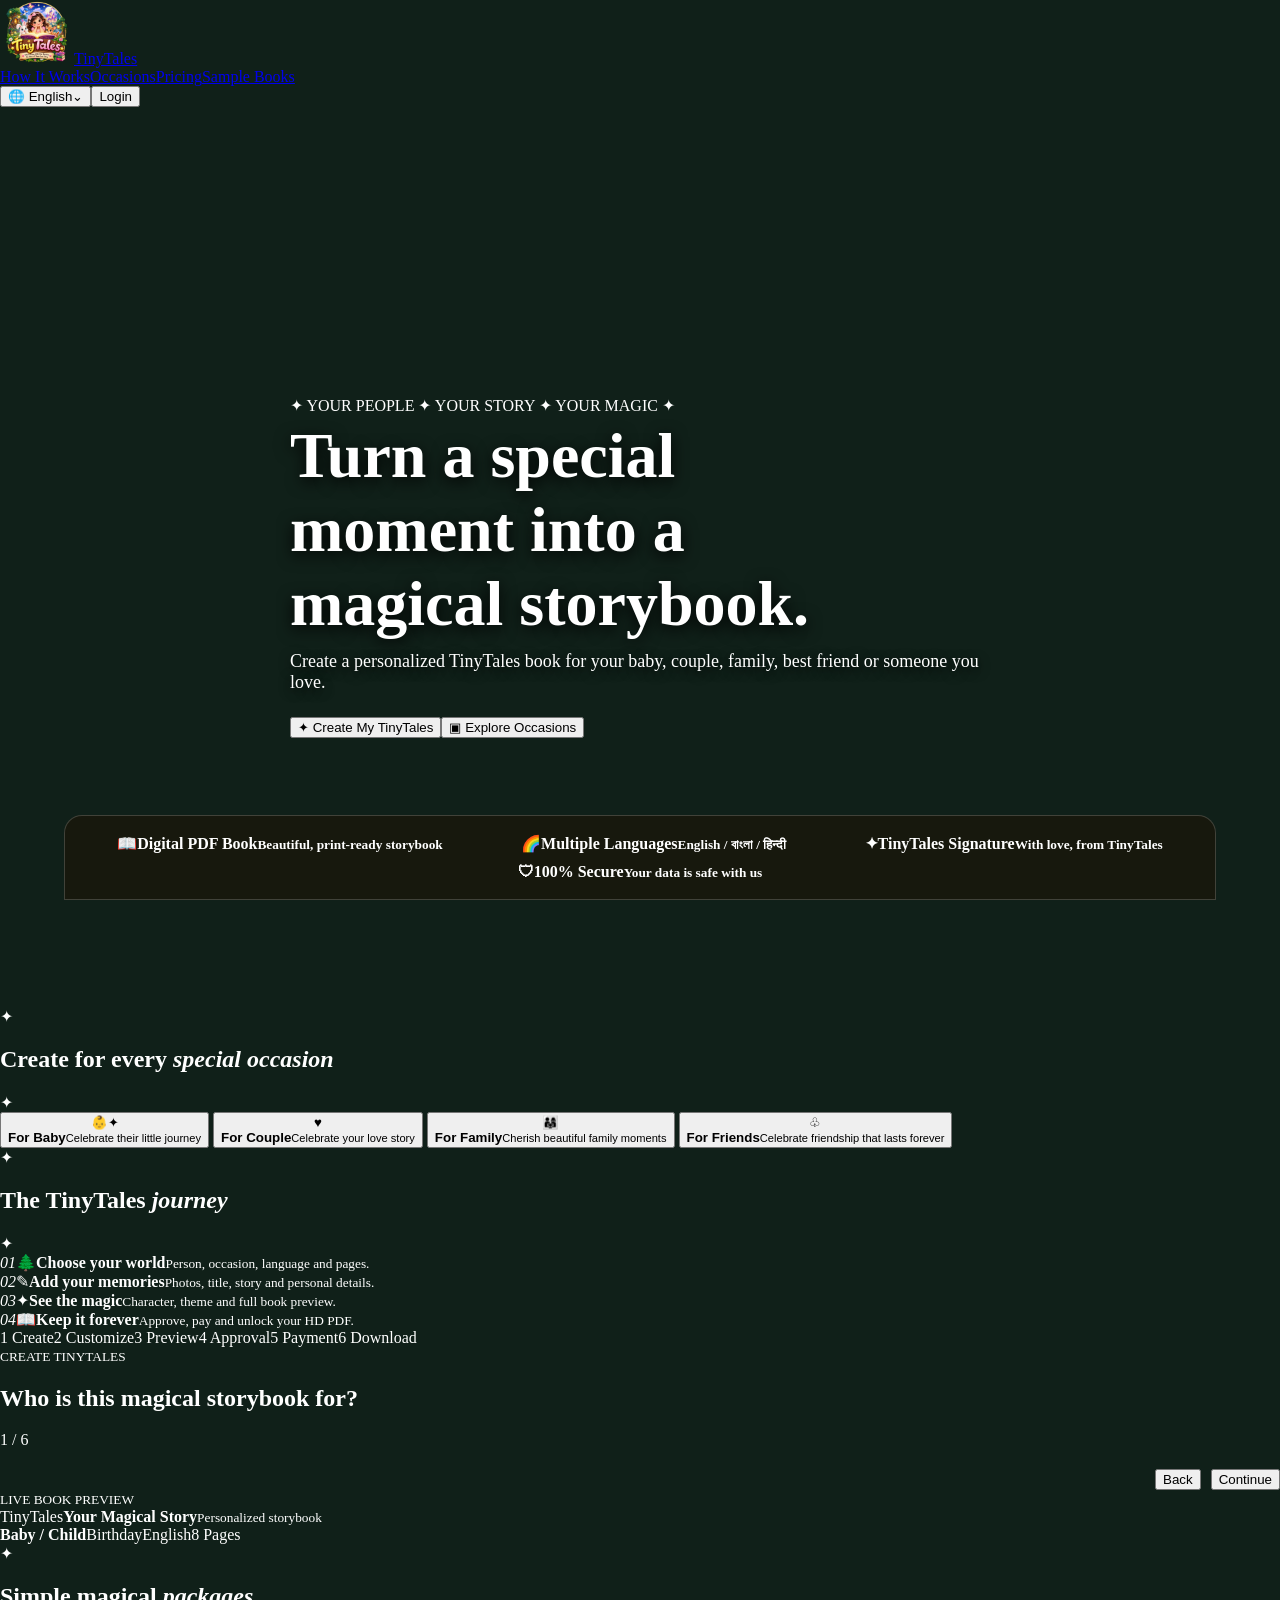
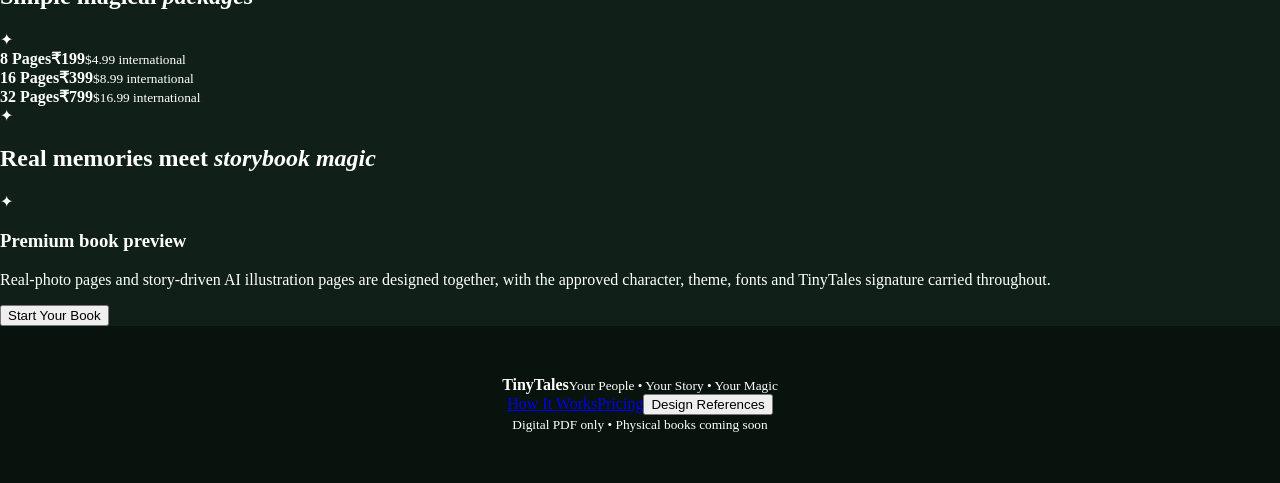
==== commit c40425b6: "Update index.html" ====
--- a/index.html
+++ b/index.html
@@ -1,18 +1,95 @@
-<!doctype html><html lang="en"><head><meta charset="utf-8"><meta name="viewport" content="width=device-width,initial-scale=1"><title>TinyTales — Personalized Magical Storybooks</title><meta name="description" content="TinyTales creates personalized magical storybooks from your memories, photos and stories in English, বাংলা and हिंदी."><link rel="icon" href=""><link rel="stylesheet" href="style.css"></head><body>
-<header class="topbar"><a href="#home" class="brand"><img src="assets/tinytales-logo.png" alt="TinyTales"></a><nav><a href="#home">Home</a><a href="#types">Book Types</a><a href="#occasions">Occasions</a><a href="#how">How It Works</a><a href="#gallery">Gallery</a><a href="#reviews">Reviews</a><a href="#about">About Us</a></nav><div class="right"><select id="language"><option>English</option><option>বাংলা</option><option>हिंदी</option></select><button class="login" onclick="alert('Login will be connected later.')">♙ Login</button></div></header>
-<main><section id="home" class="hero"><div class="forest"></div><div class="shade"></div><div class="rays"></div><div class="sparkles"></div><div class="hero-content"><div class="hero-logo"><img src="assets/tinytales-logo.png" alt="TinyTales logo"></div><h1>Personalized Storybooks<br><em>Made Just for You</em></h1><p>Create magical, personalized storybooks with your memories, photos, and your own story — a timeless gift to treasure forever.</p><div class="actions"><button class="primary" onclick="document.getElementById('create').scrollIntoView({behavior:'smooth'})">Create Your Storybook 📖</button><button class="secondary" onclick="document.getElementById('types').scrollIntoView({behavior:'smooth'})">Explore TinyTales</button></div></div><div class="side-sign">Every Child<br>Every Story<br>Every Moment<br><b>Magical</b> 💗</div><div class="feature-bar"><span>📖 Personalized Just for You</span><span>📸 Add Photos & Memories</span><span>🎁 Perfect for Every Occasion</span><span>🛡️ Safe, Secure & Private</span><span>☁️ Instant PDF Download</span></div></section>
-<section id="types" class="section"><div class="heading"><small>CHOOSE YOUR STORY</small><h2>Made for every kind of love.</h2></div><div class="cards"><article class="type-card" data-type="Baby / Child">👶<h3>Baby / Child</h3><p>A magical world where your little one becomes the hero.</p></article><article class="type-card" data-type="Couple">💞<h3>Couple</h3><p>Your memories turned into a romantic fairytale.</p></article><article class="type-card" data-type="Family">🏡<h3>Family</h3><p>A story celebrating the people who mean everything.</p></article><article class="type-card" data-type="Best Friend">🦋<h3>Best Friend</h3><p>A friendship story made from your special moments.</p></article><article class="type-card" data-type="Someone Special">✨<h3>Someone Special</h3><p>Create a one-of-a-kind story for someone you love.</p></article></div></section>
-<section id="occasions" class="section dark"><div class="heading"><small>EVERY OCCASION HAS A WORLD</small><h2>Choose the magic for your moment.</h2></div><div class="occasion-grid"><button type="button" class="occasion-btn" data-occasion="Birthday">🎂 Birthday</button><button type="button" class="occasion-btn" data-occasion="Durga Puja">🪔 Durga Puja</button><button type="button" class="occasion-btn" data-occasion="Bhai Phonta">🌸 Bhai Phonta</button><button type="button" class="occasion-btn" data-occasion="Wedding">💍 Wedding</button><button type="button" class="occasion-btn" data-occasion="Anniversary">💫 Anniversary</button><button type="button" class="occasion-btn" data-occasion="Baby Shower">🍼 Baby Shower</button><button type="button" class="occasion-btn" data-occasion="Diwali">🎆 Diwali</button><button type="button" class="occasion-btn" data-occasion="Eid">🌙 Eid</button><button type="button" class="occasion-btn" data-occasion="Christmas">🎄 Christmas</button><button type="button" class="occasion-btn" data-occasion="Holi">🌈 Holi</button><button type="button" class="occasion-btn" data-occasion="Saraswati Puja">📚 Saraswati Puja</button><button type="button" class="occasion-btn" data-occasion="Pohela Boishakh">🌼 Pohela Boishakh</button><button type="button" class="occasion-btn" data-occasion="Janmashtami">🕉️ Janmashtami</button><button type="button" class="occasion-btn" data-occasion="Ganesh Chaturthi">🐘 Ganesh Chaturthi</button><button type="button" class="occasion-btn" data-occasion="Dussehra">✨ Dussehra</button><button type="button" class="occasion-btn" data-occasion="Navratri">🌺 Navratri</button><button type="button" class="occasion-btn" data-occasion="Raksha Bandhan">🎀 Raksha Bandhan</button><button type="button" class="occasion-btn" data-occasion="Create My Own">✦ Create My Own</button></div></section>
-<section id="how" class="section parchment"><div class="heading"><small>THE TINYTALES JOURNEY</small><h2>From memory to magic.</h2></div><div class="steps"><div><b>01</b><span>🌲</span><h3>Choose your world</h3><p>Select person, occasion, language and pages.</p></div><div><b>02</b><span>📸</span><h3>Add your memories</h3><p>Upload photos, title, story and personal details.</p></div><div><b>03</b><span>✨</span><h3>Enter the story</h3><p>Your memories become a premium storybook experience.</p></div><div><b>04</b><span>📖</span><h3>Keep it forever</h3><p>Receive your personalized digital PDF.</p></div></div></section>
-<section id="gallery" class="section gallery"><div class="heading"><small>THE TINYTALES SIGNATURE</small><h2>Real memories meet storybook magic.</h2><p>Where photos and cinematic story scenes come together in one beautiful book.</p></div><div class="gallery-grid"><div class="photo-card real">📸<b>Real Photo Pages</b><span>Your precious memories stay at the heart of the book.</span></div><div class="photo-card magic">✨<b>Storybook Scene Pages</b><span>Magical illustrated scenes carry your story forward.</span></div><div class="photo-card signature"><img src="assets/tinytales-logo.png" alt="TinyTales"><b>TinyTales Signature</b><span>Logo + stylish page number on every story page.</span></div></div></section>
-<section id="create" class="section create"><div class="create-card"><div><small>CREATE YOUR TINYTALES</small><h2>Build your magical book.</h2><p>Choose your options now. Real payment, AI generation and PDF delivery will be connected in the next stage.</p></div><div class="form"><label>Who is it for?<select id="createType"><option>Baby / Child</option><option>Couple</option><option>Family</option><option>Best Friend</option><option>Someone Special</option></select></label><label>Occasion<select id="createOccasion"><option>Birthday</option><option>Durga Puja</option><option>Bhai Phonta</option><option>Anniversary</option><option>Wedding</option><option>Baby Shower</option><option>Diwali</option><option>Eid</option><option>Christmas</option><option>Create My Own</option></select></label><label>Language<select id="createLanguage"><option>English</option><option>বাংলা</option><option>हिंदी</option></select></label><label>Pages<select id="createPages"><option>8 pages — ₹199 / $4.99</option><option>12 pages — ₹299 / $6.99</option><option>16 pages — ₹399 / $8.99</option><option>20 pages — ₹499 / $10.99</option><option>24 pages — ₹599 / $12.99</option><option>32 pages — ₹799 / $16.99</option></select></label><label class="full">Story title<input placeholder="e.g. Our Little Fairytale"></label><label class="full">Personal message<textarea rows="3" placeholder="Write a message that belongs only to your story…"></textarea></label><label class="full upload">📸 Add photos<input type="file" accept="image/*" multiple></label><button id="createPreviewBtn" class="primary full" type="button">✨ Create My Preview</button></div></div></section>
-<section id="reviews" class="section dark reviews"><div class="heading"><small>LOVE FOR TINYTALES</small><h2>Stories made to be remembered.</h2></div><div class="review-grid"><blockquote>“A beautiful idea — memories feel like a real fairytale.”<footer>★★★★★ TinyTales family</footer></blockquote><blockquote>“The mix of photos and storybook scenes makes it feel personal.”<footer>★★★★★ TinyTales reader</footer></blockquote><blockquote>“A gift that feels completely made for one person.”<footer>★★★★★ TinyTales customer</footer></blockquote></div></section>
-<section id="about" class="section about"><img src="assets/tinytales-logo.png" alt="TinyTales"><div><small>ABOUT TINYTALES</small><h2>Where every little one becomes the hero of their own story.</h2><p>TinyTales turns meaningful moments into personalized digital storybooks with a consistent magical identity across every occasion.</p></div></section>
-<section id="product" class="section parchment"><div class="heading"><small>CHOOSE YOUR PRODUCT</small><h2>Storybook or Gift Card</h2></div><div class="cards product-choice"><button class="product-btn selected" data-product="Storybook" type="button">📖 Storybook<br><span>Personalized digital book</span></button><button class="product-btn" data-product="Gift Card" type="button">🎁 Gift Card<br><span>Printable + interactive card</span></button></div></section>
-<section id="wizard" class="section create"><div class="create-card"><div class="wizard-head"><small>STEP-BY-STEP CREATION</small><h2>Build your TinyTales</h2><div class="progress-track"><div id="progress"></div></div><div class="step-dots"><span class="step-dot active" data-step="1">1</span><span class="step-dot" data-step="2">2</span><span class="step-dot" data-step="3">3</span><span class="step-dot" data-step="4">4</span><span class="step-dot" data-step="5">5</span><span class="step-dot" data-step="6">6</span></div></div><div class="wizard-panel" data-step="1"><h3>1. Product & Basic Details</h3><p>Product: <b id="productChoice">Storybook</b></p><label>Name<input id="babyName" placeholder="Name"></label><label>Story title<input placeholder="Your story title"></label><label>Relationship<input placeholder="e.g. My little one"></label><div class="wizard-actions"><button id="saveDraft" type="button">Save Draft</button><button class="wizard-next primary" type="button">Next</button></div></div><div class="wizard-panel" data-step="2" hidden><h3>2. Photos & Memories</h3><label class="upload">📸 Add photos<input id="photoInput" type="file" accept="image/*" multiple></label><p id="photoCount">No photos selected</p><p>Default storybook mix: 50% real-photo pages + 50% AI illustration pages, adjusted for the selected package.</p><div class="wizard-actions"><button class="wizard-back" type="button">Back</button><button class="wizard-next primary" type="button">Next</button></div></div><div class="wizard-panel" data-step="3" hidden><h3>3. Story + Rhyme</h3><label>Story choice<select><option>TinyTales Original Story</option><option>My Own Story</option><option>Two Stories</option></select></label><label>Personal message<textarea rows="4" placeholder="Your special message"></textarea></label><div class="wizard-actions"><button class="wizard-back" type="button">Back</button><button class="wizard-next primary" type="button">Next</button></div></div><div class="wizard-panel" data-step="4" hidden><h3>4. Character + Theme Preview</h3><p>AI character preview, approved appearance, occasion theme, font and layout are reviewed before payment.</p><button id="mockGenerate" class="secondary" type="button">Create Preview</button><p id="generationStatus">Waiting for preview</p><div class="wizard-actions"><button class="wizard-back" type="button">Back</button><button class="wizard-next primary" type="button">Next</button></div></div><div class="wizard-panel" data-step="5" hidden><h3>5. Review + Approval</h3><p>Review the full book/card. Request changes or approve the final version.</p><button id="mockApprove" class="secondary" type="button">Approve Preview</button><div class="wizard-actions"><button class="wizard-back" type="button">Back</button><button class="wizard-next primary" type="button">Next</button></div></div><div class="wizard-panel" data-step="6" hidden><h3>6. Payment + Generation</h3><p>Production payment gateways will be connected server-side. Never put gateway secrets in this page.</p><button id="mockPay" class="primary" type="button">Continue to Secure Payment</button><div class="wizard-actions"><button class="wizard-back" type="button">Back</button></div></div></div></section>
-<section id="checkout" class="section checkout-section" hidden><div class="create-card checkout-card"><div class="wizard-head"><small>SECURE CHECKOUT</small><h2>Complete your TinyTales order</h2><p>Your payment is handled securely. Gateway secrets never appear in the browser.</p></div><div class="checkout-grid"><div><h3>1. Choose payment region</h3><div class="payment-region"><button type="button" class="region-btn selected" data-region="india">🇮🇳 India</button><button type="button" class="region-btn" data-region="international">🌎 International</button></div><h3>2. Payment method</h3><div class="payment-methods" id="paymentMethods"><button type="button" class="payment-method selected" data-method="upi">UPI / Razorpay</button><button type="button" class="payment-method" data-method="paypal">PayPal</button></div></div><div class="checkout-summary"><h3>Order Summary</h3><div><span>Product</span><b id="checkoutProduct">Storybook</b></div><div><span>Pages</span><b id="checkoutPages">8 pages</b></div><div><span>Occasion</span><b id="checkoutOccasion">Birthday</b></div><div class="total"><span>Total</span><strong id="checkoutTotal">₹199</strong></div><label class="consent"><input id="paymentConsent" type="checkbox"> I agree to the TinyTales payment, privacy and order terms.</label><button id="securePayBtn" class="primary full" type="button" disabled>Pay Securely</button><p id="paymentStatus" class="payment-status">Select the payment method and accept the terms to continue.</p></div></div><button id="closeCheckout" class="secondary" type="button">Back to Review</button></div></section>
+<!doctype html>
+<html lang="en">
+<head>
+  <meta charset="utf-8">
+  <meta name="viewport" content="width=device-width,initial-scale=1,viewport-fit=cover">
+  <title>TinyTales — Personalized Magical Storybooks</title>
+  <meta name="description" content="Create a personalized TinyTales magical storybook for baby, couple, family, best friend or someone special.">
+  <meta name="theme-color" content="#080b1d">
+  <meta property="og:title" content="TinyTales — Personalized Magical Storybooks">
+  <meta property="og:description" content="Turn a special moment into a magical storybook.">
+  <link rel="canonical" href="https://storynest-ew9.pages.dev/">
+  <link rel="icon" href="assets/tinytales-logo.png">
+  <link rel="stylesheet" href="style.css">
+</head>
+<body>
+  <div class="stars" aria-hidden="true"></div>
+  <header class="site-header">
+    <a class="brand" href="#home" aria-label="TinyTales home"><img src="assets/tinytales-logo.png" alt="TinyTales" class="brand-logo"><span>TinyTales</span></a>
+    <nav class="nav-links" aria-label="Primary navigation">
+      <a href="#how">How It Works</a><a href="#occasions">Occasions</a><a href="#pricing">Pricing</a><a href="#samples">Sample Books</a>
+    </nav>
+    <div class="header-actions"><button class="glass-select" id="languageBtn">🌐 <span>English</span>⌄</button><button class="btn btn-small btn-purple" id="loginBtn">Login</button></div>
+  </header>
 
-<section id="account" class="section dark"><div class="heading"><small>MY TINYTALES</small><h2>Orders, progress & downloads</h2></div><div class="cards"><article><h3>My Storybooks</h3><p>Drafts, approved previews, completed books and downloads.</p></article><article><h3>My Gift Cards</h3><p>Printable and interactive cards linked to your orders.</p></article><article><h3>Order Progress</h3><p>Received → Payment → AI → QC → Preview → Completed → Download.</p></article></div></section>
-<section id="admin" class="section parchment"><div class="heading"><small>ADMIN SYSTEM</small><h2>Operations dashboard structure</h2></div><div class="cards"><article><h3>Orders & Payments</h3><p>Order status, payment state, refund issues and audit trail.</p></article><article><h3>AI & Quality Control</h3><p>Character, story, image, language and layout checks; regenerate only failed pages.</p></article><article><h3>Support & Analytics</h3><p>Customer requests, reviews, system health, notifications and analytics.</p></article></div></section>
-</main><footer><img src="assets/tinytales-logo.png" alt="TinyTales"><p>Magical stories made from real moments.</p><small>Digital storybooks · English · বাংলা · हिंदी</small></footer><script src="script.js"></script></body></html>
-  
+  <main id="home">
+    <section class="hero section-shell">
+      <div class="hero-copy">
+        <div class="eyebrow">✦ YOUR PEOPLE ✦ YOUR STORY ✦ YOUR MAGIC ✦</div>
+        <h1>Turn a special<br>moment into a<br><span>magical storybook.</span></h1>
+        <p>Create a personalized TinyTales book for your baby, couple, family, best friend or someone you love.</p>
+        <div class="hero-actions"><button class="btn btn-large btn-purple" data-go="create">✦ Create My TinyTales</button><button class="btn btn-large btn-dark" data-go="occasions">▣ Explore Occasions</button></div>
+      </div>
+      <div class="hero-portal" aria-hidden="true"><div class="portal-glow"></div><div class="door"><div class="door-light"></div><div class="door-frame"></div></div></div>
+    </section>
+
+    <section class="feature-bar glass-panel">
+      <div><span class="feature-icon">📖</span><b>Digital PDF Book</b><small>Beautiful, print-ready storybook</small></div>
+      <div><span class="feature-icon">🌈</span><b>Multiple Languages</b><small>English / বাংলা / हिन्दी</small></div>
+      <div><span class="feature-icon">✦</span><b>TinyTales Signature</b><small>With love, from TinyTales</small></div>
+      <div><span class="feature-icon">🛡</span><b>100% Secure</b><small>Your data is safe with us</small></div>
+    </section>
+
+    <section class="section-shell occasion-preview" id="occasions">
+      <div class="section-heading"><span>✦</span><h2>Create for every <em>special occasion</em></h2><span>✦</span></div>
+      <div class="recipient-cards">
+        <button class="recipient-card" data-type="Baby / Child"><div class="card-art baby-art">👶<span>✦</span></div><b>For Baby</b><small>Celebrate their little journey</small></button>
+        <button class="recipient-card" data-type="Couple"><div class="card-art couple-art">♥</div><b>For Couple</b><small>Celebrate your love story</small></button>
+        <button class="recipient-card" data-type="Family"><div class="card-art family-art">👨‍👩‍👧</div><b>For Family</b><small>Cherish beautiful family moments</small></button>
+        <button class="recipient-card" data-type="Best Friend"><div class="card-art friend-art">♧</div><b>For Friends</b><small>Celebrate friendship that lasts forever</small></button>
+      </div>
+    </section>
+
+    <section class="section-shell journey" id="how">
+      <div class="section-heading"><span>✦</span><h2>The TinyTales <em>journey</em></h2><span>✦</span></div>
+      <div class="journey-grid">
+        <div class="journey-card"><i>01</i><span>🌲</span><b>Choose your world</b><small>Person, occasion, language and pages.</small></div>
+        <div class="journey-card"><i>02</i><span>✎</span><b>Add your memories</b><small>Photos, title, story and personal details.</small></div>
+        <div class="journey-card"><i>03</i><span>✦</span><b>See the magic</b><small>Character, theme and full book preview.</small></div>
+        <div class="journey-card"><i>04</i><span>📖</span><b>Keep it forever</b><small>Approve, pay and unlock your HD PDF.</small></div>
+      </div>
+    </section>
+
+    <section class="create-section section-shell" id="create">
+      <div class="progress-wrap"><div class="progress-line"><span id="progressFill"></span></div><div class="progress-labels"><span>1 Create</span><span>2 Customize</span><span>3 Preview</span><span>4 Approval</span><span>5 Payment</span><span>6 Download</span></div></div>
+      <div class="create-layout">
+        <div class="wizard-card glass-panel">
+          <div class="wizard-head"><div><small id="stepKicker">CREATE TINYTALES</small><h2 id="stepTitle">Who is this magical storybook for?</h2></div><span class="step-count" id="stepCount">1 / 6</span></div>
+          <div id="wizardBody"></div>
+          <div class="wizard-actions"><button class="btn btn-dark" id="backBtn">Back</button><button class="btn btn-purple" id="nextBtn">Continue</button></div>
+        </div>
+        <aside class="live-preview glass-panel"><small>LIVE BOOK PREVIEW</small><div class="mini-book"><div class="mini-cover"><span>TinyTales</span><b id="miniTitle">Your Magical Story</b><small id="miniMeta">Personalized storybook</small></div></div><div class="preview-meta"><b id="previewType">Baby / Child</b><span id="previewOccasion">Birthday</span><span id="previewLanguage">English</span><span id="previewPages">8 Pages</span></div></aside>
+      </div>
+    </section>
+
+    <section class="section-shell pricing" id="pricing">
+      <div class="section-heading"><span>✦</span><h2>Simple magical <em>packages</em></h2><span>✦</span></div>
+      <div class="price-grid">
+        <div class="price-card"><b>8 Pages</b><strong>₹199</strong><small>$4.99 international</small></div><div class="price-card featured"><b>16 Pages</b><strong>₹399</strong><small>$8.99 international</small></div><div class="price-card"><b>32 Pages</b><strong>₹799</strong><small>$16.99 international</small></div>
+      </div>
+    </section>
+
+    <section class="section-shell samples" id="samples">
+      <div class="section-heading"><span>✦</span><h2>Real memories meet <em>storybook magic</em></h2><span>✦</span></div>
+      <div class="sample-book-row"><div class="sample-spread"><div></div><div></div></div><div><h3>Premium book preview</h3><p>Real-photo pages and story-driven AI illustration pages are designed together, with the approved character, theme, fonts and TinyTales signature carried throughout.</p><button class="btn btn-purple" data-go="create">Start Your Book</button></div></div>
+    </section>
+  </main>
+
+  <footer class="footer"><div><b>TinyTales</b><small>Your People • Your Story • Your Magic</small></div><div class="footer-links"><a href="#how">How It Works</a><a href="#pricing">Pricing</a><button id="referenceBtn">Design References</button></div><small>Digital PDF only • Physical books coming soon</small></footer>
+
+  <dialog id="referenceDialog" class="reference-dialog"><div class="dialog-head"><h2>Design References</h2><button class="close-btn" data-close="referenceDialog">×</button></div><p>These are the supplied references used as the visual blueprint. The customer UI itself is implemented in HTML/CSS/JS rather than displaying screenshots as the interface.</p><div class="reference-grid" id="referenceGrid"></div></dialog>
+  <dialog id="loginDialog" class="simple-dialog"><h2>Login</h2><p>Customer account authentication is integration-ready. Secure production login will be connected server-side.</p><button class="btn btn-purple" data-close="loginDialog">Close</button></dialog>
+  <div class="toast" id="toast" role="status"></div>
+  <script src="script.js"></script>
+</body>
+</html>
--- a/style.css
+++ b/style.css
@@ -1,858 +1,23 @@
-*{
-  box-sizing:border-box;
-}
+*{box-sizing:border-box}html{scroll-behavior:smooth}body{margin:0;color:#fff;background:#102019;font-family:Georgia,'Times New Roman',serif}.topbar{position:fixed;top:0;left:0;right:0;height:76px;z-index:20;display:flex;align-items:center;padding:6px 3%;background:rgba(5,18,12,.72);backdrop-filter:blur(10px);border-bottom:1px solid rgba(255,255,255,.12)}.brand img{width:74px;height:64px;object-fit:contain}.topbar nav{display:flex;gap:25px;margin:auto}.topbar nav a{color:#fff;text-decoration:none;font-weight:700;font-size:15px}.right{display:flex;gap:10px;align-items:center}.right select{background:#14251b;color:#fff;border:1px solid #9d9d72;border-radius:22px;padding:10px 14px}.login{border:1px solid #ff8bc4;background:#9d1c67;color:#fff;border-radius:24px;padding:10px 20px;font-weight:700}.hero{min-height:100vh;position:relative;overflow:hidden;display:flex;align-items:center;justify-content:center;padding:110px 6% 90px}.forest{position:absolute;inset:0;background:url('assets/enchanted-forest.webp') center/cover no-repeat;transform:scale(1.04);animation:slowzoom 18s ease-in-out infinite alternate}.shade{position:absolute;inset:0;background:linear-gradient(180deg,rgba(2,12,7,.35),rgba(3,19,10,.22) 45%,rgba(2,10,6,.78))}.rays{position:absolute;inset:-20%;background:radial-gradient(ellipse at 52% 30%,rgba(255,240,175,.25),transparent 40%);animation:glow 6s ease-in-out infinite alternate}.sparkles:before,.sparkles:after{content:'✦  ·  ✧  ·  ✦  ·  ✧  ·  ✦';position:absolute;color:#ffe98a;font-size:22px;letter-spacing:28px;animation:float 7s linear infinite;opacity:.7}.sparkles:before{top:22%;left:4%}.sparkles:after{bottom:25%;right:3%}.hero-content{position:relative;z-index:3;text-align:center;max-width:850px}.hero-logo img{width:min(430px,70vw);filter:drop-shadow(0 14px 25px rgba(0,0,0,.5))}.hero h1{font-size:clamp(32px,5vw,64px);margin:4px 0 10px;text-shadow:0 4px 16px #000}.hero h1 em{color:#ffd9ef;font-style:normal}.hero p{font-size:18px;max-width:700px;margin:0 auto 24px;text-shadow:0 3px 12px #000}.actions{display:flex;justify-content:center;gap:12px;flex-wrap:wrap}.primary,.secondary{border:0;border-radius:30px;padding:15px 26px;font-size:16px;font-weight:800;cursor:pointer}.primary{background:linear-gradient(90deg,#ff2d92,#ff72ba);color:#fff;box-shadow:0 0 25px rgba(255,68,161,.45)}.secondary{background:rgba(35,100,43,.9);color:#fff;border:1px solid #b8e56e}.side-sign{position:absolute;right:3%;bottom:23%;z-index:4;background:rgba(67,39,18,.76);padding:18px 20px;border:2px solid #9b6a2c;border-radius:10px;text-align:center;line-height:1.5}.feature-bar{position:absolute;z-index:5;bottom:0;left:5%;right:5%;display:flex;justify-content:space-around;gap:10px;flex-wrap:wrap;background:rgba(25,24,12,.85);border:1px solid rgba(255,255,255,.18);padding:18px;border-radius:18px 18px 0 0;font-weight:700}.section{padding:90px 7%;background:#f5efe1;color:#30261f}.section.dark{background:linear-gradient(180deg,#132a1b,#09170f);color:#fff}.heading{text-align:center;max-width:850px;margin:0 auto 35px}.heading small{letter-spacing:3px;font-weight:800;color:#a66b3e}.dark .heading small{color:#ffd36a}.heading h2{font-size:clamp(32px,4vw,50px);margin:10px 0}.heading p{font-size:17px}.cards{display:grid;grid-template-columns:repeat(5,1fr);gap:16px;max-width:1200px;margin:auto}.cards article{background:#fff;border-radius:22px;padding:25px;text-align:center;box-shadow:0 12px 30px #0001}.cards article:first-letter{font-size:40px}.cards h3{margin:10px 0 5px}.occasion-grid{max-width:1100px;margin:auto;display:grid;grid-template-columns:repeat(6,1fr);gap:12px}.occasion-grid button{padding:18px 8px;border-radius:15px;border:1px solid #496d51;background:#183c24;color:#fff;font-size:15px;font-weight:700}.parchment{background:#f7edcf}.steps{max-width:1100px;margin:auto;display:grid;grid-template-columns:repeat(4,1fr);gap:18px}.steps>div{background:#fff;border-radius:20px;padding:24px;box-shadow:0 10px 25px #0001}.steps b{display:block;color:#a66b3e}.steps span{font-size:35px}.gallery-grid{max-width:1100px;margin:auto;display:grid;grid-template-columns:repeat(3,1fr);gap:20px}.photo-card{min-height:260px;border-radius:25px;padding:28px;display:flex;flex-direction:column;justify-content:end;box-shadow:0 15px 35px #0002}.photo-card.real{background:linear-gradient(#0000,#0009),url('assets/enchanted-forest.webp') center/cover}.photo-card.magic{background:linear-gradient(#0000,#0009),radial-gradient(circle at 50% 30%,#f5dd8b,#254d2c 65%)}.photo-card.signature{background:#21140e;text-align:center;justify-content:center;align-items:center}.signature img{width:210px}.create{background:#11251a;color:#fff}.create-card{max-width:1050px;margin:auto;background:rgba(255,255,255,.09);border:1px solid rgba(255,255,255,.2);border-radius:30px;padding:35px;display:grid;grid-template-columns:.8fr 1.2fr;gap:35px}.form{display:grid;grid-template-columns:1fr 1fr;gap:14px}.form label{font-weight:700}.form select,.form input,.form textarea{width:100%;margin-top:7px;padding:13px;border-radius:12px;border:1px solid #55705d;background:#f9fff9;color:#172018;font:inherit}.full{grid-column:1/-1}.upload{padding:15px;border:1px dashed #a6c49e;border-radius:12px}.review-grid{max-width:1000px;margin:auto;display:grid;grid-template-columns:repeat(3,1fr);gap:18px}.review-grid blockquote{margin:0;background:#1d3a26;border:1px solid #355e40;border-radius:20px;padding:25px;font-size:18px}.review-grid footer{margin-top:15px;color:#ffd36a}.about{display:flex;align-items:center;gap:40px;max-width:1100px;margin:auto}.about img{width:270px}.about h2{font-size:38px}body>footer{background:#07130c;text-align:center;padding:50px 20px}body>footer img{width:220px;max-width:70%}@keyframes slowzoom{to{transform:scale(1.09)}}@keyframes glow{to{opacity:.55;transform:scale(1.06)}}@keyframes float{0%,100%{transform:translateY(0)}50%{transform:translateY(-20px)}}@media(max-width:1000px){.topbar nav{gap:12px}.cards{grid-template-columns:repeat(3,1fr)}.occasion-grid{grid-template-columns:repeat(4,1fr)}.steps{grid-template-columns:repeat(2,1fr)}.gallery-grid,.review-grid{grid-template-columns:1fr}.side-sign{display:none}.create-card{grid-template-columns:1fr}}@media(max-width:700px){.topbar{height:64px}.brand img{width:58px;height:54px}.topbar nav{display:none}.right select{display:none}.hero{padding-top:80px}.hero-logo img{width:260px}.hero h1{font-size:34px}.hero p{font-size:15px}.feature-bar{left:2%;right:2%;font-size:11px;padding:12px}.cards{grid-template-columns:1fr 1fr}.occasion-grid{grid-template-columns:repeat(2,1fr)}.steps{grid-template-columns:1fr}.form{grid-template-columns:1fr}.full{grid-column:auto}.about{flex-direction:column;text-align:center}.section{padding:70px 5%}}
+/* TinyTales Step 3 Bengali typography hooks */
+@font-face{font-family:'FNArafatNoakhali';src:url('assets/fonts/assets/fonts/bengali/FNArafatNoakhali-Regular.ttf');font-display:swap}
+@font-face{font-family:'FNMahinDuiDashok';src:url('assets/fonts/assets/fonts/bengali/FN Mahin Dui Dashok Regular.ttf');font-display:swap}
 
-html{
-  scroll-behavior:smooth;
-}
+/* Day 2 interactive selection */
+.type-card,.occasion-btn{cursor:pointer;transition:transform .2s ease,box-shadow .2s ease,border-color .2s ease}.type-card:hover,.occasion-btn:hover{transform:translateY(-4px);box-shadow:0 12px 25px rgba(0,0,0,.18)}.type-card.selected{border:2px solid #ff5da8;box-shadow:0 0 0 4px rgba(255,93,168,.18),0 14px 30px rgba(0,0,0,.18);transform:translateY(-4px)}.occasion-grid button.selected{border-color:#ffd36a;background:linear-gradient(135deg,#214f2e,#7a3f6c);box-shadow:0 0 0 3px rgba(255,211,106,.2);transform:translateY(-3px)}
+.product-choice{display:flex;gap:18px;flex-wrap:wrap}.product-btn{border:1px solid rgba(255,255,255,.25);background:rgba(0,0,0,.2);color:#fff;border-radius:18px;padding:22px;min-width:220px;font-size:1.05rem;cursor:pointer}.product-btn.selected{outline:2px solid rgba(255,255,255,.7);transform:translateY(-2px)}.product-btn span{font-size:.82rem;opacity:.75}.wizard-head{margin-bottom:20px}.progress-track{height:8px;background:rgba(255,255,255,.15);border-radius:99px;overflow:hidden}.progress-track #progress{height:100%;width:16%;background:rgba(255,255,255,.85);transition:.25s}.step-dots{display:flex;gap:8px;margin-top:12px}.step-dot{width:30px;height:30px;border-radius:50%;display:grid;place-items:center;background:rgba(255,255,255,.12)}.step-dot.active{background:rgba(255,255,255,.85);color:#102019}.wizard-panel{animation:fadeIn .2s ease}.wizard-actions{display:flex;gap:10px;margin-top:20px;justify-content:flex-end}.wizard-panel label{display:block;margin:12px 0}.wizard-panel input,.wizard-panel textarea,.wizard-panel select{width:100%;padding:12px;border-radius:10px;border:1px solid rgba(255,255,255,.2);background:rgba(0,0,0,.18);color:inherit}.wizard-panel select option{color:#111}.wizard-panel button{padding:11px 16px;border-radius:10px;border:1px solid rgba(255,255,255,.2);cursor:pointer}.wizard-panel .primary{border:0}@keyframes fadeIn{from{opacity:0;transform:translateY(5px)}to{opacity:1;transform:none}}
 
-body{
-  margin:0;
-  color:#fff;
-  background:#102019;
-  font-family:Georgia,"Times New Roman",serif;
-  overflow-x:hidden;
-}
-
-button,
-input,
-textarea,
-select{
-  font:inherit;
-}
-
-button{
-  cursor:pointer;
-}
-
-img{
-  max-width:100%;
-  display:block;
-}
-
-a{
-  color:inherit;
-  text-decoration:none;
-}
-
-.sr-only{
-  position:absolute;
-  width:1px;
-  height:1px;
-  padding:0;
-  margin:-1px;
-  overflow:hidden;
-  clip:rect(0,0,0,0);
-  white-space:nowrap;
-  border:0;
-}
-
-
-/* =========================================================
-   HEADER
-========================================================= */
-
-.topbar{
-  position:fixed;
-  top:0;
-  left:0;
-  right:0;
-  z-index:1000;
-  min-height:76px;
-  display:flex;
-  align-items:center;
-  gap:24px;
-  padding:10px 4%;
-  background:rgba(10,25,19,.84);
-  border-bottom:1px solid rgba(255,255,255,.12);
-  backdrop-filter:blur(14px);
-}
-
-.brand{
-  flex:0 0 auto;
-}
-
-.brand img{
-  width:105px;
-  height:auto;
-}
-
-.topbar nav{
-  display:flex;
-  align-items:center;
-  justify-content:center;
-  gap:20px;
-  flex:1;
-}
-
-.topbar nav a{
-  font-family:Arial,sans-serif;
-  font-size:13px;
-  color:#f7f1df;
-  opacity:.9;
-  transition:.25s;
-}
-
-.topbar nav a:hover{
-  color:#e9d7a4;
-  opacity:1;
-}
-
-.right{
-  display:flex;
-  align-items:center;
-  gap:10px;
-}
-
-.right select,
-.login{
-  border:1px solid rgba(255,255,255,.2);
-  border-radius:999px;
-  background:rgba(255,255,255,.08);
-  color:#fff;
-  padding:9px 14px;
-}
-
-.right select{
-  color:#fff;
-}
-
-.right select option{
-  color:#222;
-  background:#fff;
-}
-
-.login{
-  cursor:pointer;
-}
-
-
-/* =========================================================
-   HERO
-========================================================= */
-
-.hero{
-  position:relative;
-  min-height:100vh;
-  overflow:hidden;
-  display:flex;
-  align-items:center;
-  justify-content:center;
-  padding:130px 6% 90px;
-}
-
-.forest{
-  position:absolute;
-  inset:0;
-  background-image:url("assets/enchanted-forest.webp");
-  background-size:cover;
-  background-position:center;
-  transform:scale(1.03);
-}
-
-.shade{
-  position:absolute;
-  inset:0;
-  background:
-    linear-gradient(
-      90deg,
-      rgba(5,18,12,.76),
-      rgba(5,18,12,.28),
-      rgba(5,18,12,.68)
-    );
-}
-
-.rays{
-  position:absolute;
-  inset:0;
-  background:
-    radial-gradient(
-      ellipse at 50% 20%,
-      rgba(255,225,155,.20),
-      transparent 45%
-    );
-  pointer-events:none;
-}
-
-.sparkles{
-  position:absolute;
-  inset:0;
-  background-image:
-    radial-gradient(circle,rgba(255,241,190,.9) 0 1px,transparent 2px);
-  background-size:110px 110px;
-  opacity:.35;
-  animation:sparkleMove 12s linear infinite;
-}
-
-@keyframes sparkleMove{
-  from{transform:translateY(0)}
-  to{transform:translateY(-100px)}
-}
-
-.hero-content{
-  position:relative;
-  z-index:3;
-  width:min(850px,100%);
-  text-align:center;
-}
-
-.hero-logo{
-  display:flex;
-  justify-content:center;
-  margin-bottom:18px;
-}
-
-.hero-logo img{
-  width:min(240px,65vw);
-  filter:drop-shadow(0 10px 25px rgba(0,0,0,.45));
-}
-
-.eyebrow{
-  letter-spacing:4px;
-  font:600 12px Arial,sans-serif;
-  color:#ead9ad;
-}
-
-.hero h1{
-  margin:15px 0;
-  font-size:clamp(42px,6vw,78px);
-  line-height:1.03;
-  text-shadow:0 5px 25px rgba(0,0,0,.5);
-}
-
-.hero h1 em{
-  color:#f3d98d;
-  font-weight:400;
-}
-
-.hero-content > p:not(.eyebrow){
-  max-width:700px;
-  margin:0 auto;
-  color:#f5f0e2;
-  font:18px/1.8 Arial,sans-serif;
-}
-
-.actions{
-  display:flex;
-  justify-content:center;
-  gap:15px;
-  margin-top:30px;
-  flex-wrap:wrap;
-}
-
-.primary,
-.secondary{
-  border-radius:999px;
-  padding:14px 25px;
-  border:1px solid rgba(255,255,255,.25);
-  transition:.25s;
-}
-
-.primary{
-  color:#263526;
-  background:linear-gradient(135deg,#f4dfaa,#d9bd79);
-  box-shadow:0 12px 35px rgba(0,0,0,.3);
-}
-
-.secondary{
-  color:#fff;
-  background:rgba(255,255,255,.10);
-  backdrop-filter:blur(10px);
-}
-
-.primary:hover,
-.secondary:hover{
-  transform:translateY(-3px);
-}
-
-.side-sign{
-  position:absolute;
-  right:3%;
-  top:45%;
-  z-index:3;
-  writing-mode:vertical-rl;
-  text-align:center;
-  font:11px/1.8 Arial,sans-serif;
-  letter-spacing:2px;
-  opacity:.7;
-}
-
-.side-sign b{
-  color:#f3d98d;
-}
-
-.feature-bar{
-  position:absolute;
-  z-index:4;
-  bottom:0;
-  left:0;
-  right:0;
-  display:flex;
-  justify-content:center;
-  gap:25px;
-  flex-wrap:wrap;
-  padding:16px 4%;
-  background:rgba(7,22,15,.68);
-  border-top:1px solid rgba(255,255,255,.12);
-  font:12px Arial,sans-serif;
-}
-
-
-/* =========================================================
-   SECTIONS
-========================================================= */
-
-.section{
-  position:relative;
-  padding:100px 6%;
-  background:#102019;
-}
-
-.section.dark{
-  background:
-    linear-gradient(rgba(7,22,15,.94),rgba(7,22,15,.96)),
-    url("assets/enchanted-forest.webp") center/cover fixed;
-}
-
-.section.parchment{
-  color:#263226;
-  background:
-    radial-gradient(circle at 10% 10%,rgba(255,255,255,.8),transparent 35%),
-    #eee4cd;
-}
-
-.heading{
-  position:relative;
-  z-index:2;
-  max-width:820px;
-  margin:0 auto 45px;
-  text-align:center;
-}
-
-.heading small{
-  font:600 11px Arial,sans-serif;
-  letter-spacing:3px;
-  color:#c7a965;
-}
-
-.parchment .heading small{
-  color:#718061;
-}
-
-.heading h2{
-  margin:12px 0;
-  font-size:clamp(32px,4vw,52px);
-}
-
-.heading p{
-  margin:auto;
-  max-width:650px;
-  font:16px/1.7 Arial,sans-serif;
-  opacity:.78;
-}
-
-
-/* =========================================================
-   GENERAL CARDS
-========================================================= */
-
-.cards{
-  max-width:1150px;
-  margin:auto;
-  display:grid;
-  grid-template-columns:repeat(5,1fr);
-  gap:18px;
-}
-
-.type-card{
-  position:relative;
-  padding:30px 20px;
-  min-height:245px;
-  text-align:center;
-  border:1px solid rgba(225,211,170,.35);
-  border-radius:28px 28px 12px 12px;
-  background:
-    linear-gradient(
-      145deg,
-      rgba(246,235,204,.16),
-      rgba(91,122,94,.16)
-    );
-  box-shadow:0 18px 45px rgba(0,0,0,.20);
-  backdrop-filter:blur(8px);
-  transition:.3s;
-}
-
-.type-card:before{
-  content:"";
-  position:absolute;
-  top:-28px;
-  left:50%;
-  width:2px;
-  height:28px;
-  background:#b99c5c;
-}
-
-.type-card:hover{
-  transform:translateY(-8px);
-  border-color:#d9bd79;
-}
-
-.card-icon{
-  font-size:42px;
-}
-
-.type-card h3{
-  margin:15px 0 8px;
-  font-size:23px;
-}
-
-.type-card p{
-  font:14px/1.65 Arial,sans-serif;
-  opacity:.78;
-}
-
-
-/* =========================================================
-   OCCASIONS
-========================================================= */
-
-.occasion-grid{
-  max-width:1100px;
-  margin:auto;
-  display:grid;
-  grid-template-columns:repeat(4,1fr);
-  gap:13px;
-}
-
-.occasion-btn{
-  min-height:60px;
-  border:1px solid rgba(218,196,139,.28);
-  border-radius:18px;
-  background:rgba(255,255,255,.07);
-  color:#fff;
-  padding:15px;
-  transition:.25s;
-}
-
-.occasion-btn:hover,
-.occasion-btn.selected{
-  background:rgba(218,196,139,.18);
-  border-color:#d9bd79;
-  transform:translateY(-3px);
-}
-
-
-/* =========================================================
-   PRODUCT
-========================================================= */
-
-.product-choice{
-  max-width:850px;
-  grid-template-columns:repeat(2,1fr);
-}
-
-.product-btn{
-  border:1px solid rgba(91,108,80,.3);
-  border-radius:25px;
-  padding:35px;
-  text-align:center;
-  color:#293628;
-  background:rgba(255,255,255,.48);
-  box-shadow:0 15px 35px rgba(56,65,46,.12);
-  transition:.3s;
-}
-
-.product-btn:hover,
-.product-btn.selected{
-  transform:translateY(-5px);
-  border-color:#9d8957;
-  background:#f8f0dc;
-}
-
-.product-icon{
-  display:block;
-  font-size:45px;
-  margin-bottom:15px;
-}
-
-.product-btn strong{
-  display:block;
-  font-size:22px;
-  margin-bottom:8px;
-}
-
-.product-btn small{
-  display:block;
-  font:14px/1.6 Arial,sans-serif;
-  opacity:.7;
-}
-
-
-/* =========================================================
-   CREATION FORM
-========================================================= */
-
-.create{
-  background:
-    linear-gradient(rgba(8,25,17,.91),rgba(8,25,17,.94)),
-    url("assets/enchanted-forest.webp") center/cover;
-}
-
-.create-card{
-  max-width:1100px;
-  margin:auto;
-  display:grid;
-  grid-template-columns:.8fr 1.2fr;
-  gap:40px;
-  padding:40px;
-  border:1px solid rgba(231,214,170,.28);
-  border-radius:35px;
-  background:rgba(255,255,255,.07);
-  backdrop-filter:blur(15px);
-  box-shadow:0 30px 70px rgba(0,0,0,.35);
-}
-
-.create-intro h2{
-  font-size:45px;
-  margin:15px 0;
-}
-
-.create-intro p{
-  font:15px/1.8 Arial,sans-serif;
-  opacity:.8;
-}
-
-.tiny-note{
-  margin-top:25px;
-  padding:18px;
-  border-left:2px solid #d9bd79;
-  background:rgba(255,255,255,.06);
-  font:13px/1.6 Arial,sans-serif;
-}
-
-.form{
-  display:grid;
-  grid-template-columns:1fr 1fr;
-  gap:18px;
-}
-
-.form label{
-  display:flex;
-  flex-direction:column;
-  gap:8px;
-  font:13px Arial,sans-serif;
-}
-
-.form select,
-.form input,
-.form textarea{
-  width:100%;
-  border:1px solid rgba(255,255,255,.2);
-  border-radius:14px;
-  padding:13px 14px;
-  color:#fff;
-  background:rgba(0,0,0,.25);
-  outline:none;
-}
-
-.form select option{
-  color:#222;
-}
-
-.form textarea{
-  resize:vertical;
-}
-
-.full{
-  grid-column:1/-1;
-}
-
-.upload{
-  padding:18px;
-  border:1px dashed rgba(232,211,161,.45);
-  border-radius:18px;
-}
-
-.upload input{
-  background:rgba(255,255,255,.06);
-}
-
-#photoCount{
-  color:#d9c99d;
-  font-size:12px;
-}
-
-
-/* =========================================================
-   JOURNEY
-========================================================= */
-
-.steps{
-  max-width:1150px;
-  margin:auto;
-  display:grid;
-  grid-template-columns:repeat(3,1fr);
-  gap:20px;
-}
-
-.steps > div{
-  padding:28px;
-  border-radius:25px;
-  background:rgba(255,255,255,.6);
-  border:1px solid rgba(80,95,68,.18);
-  text-align:center;
-}
-
-.steps b{
-  display:block;
-  color:#8b7547;
-  font:12px Arial,sans-serif;
-}
-
-.steps span{
-  display:block;
-  margin:10px;
-  font-size:35px;
-}
-
-.steps h3{
-  margin:8px 0;
-}
-
-.steps p{
-  font:13px/1.6 Arial,sans-serif;
-  opacity:.7;
-}
-
-
-/* =========================================================
-   GALLERY
-========================================================= */
-
-.gallery-grid{
-  max-width:1050px;
-  margin:auto;
-  display:grid;
-  grid-template-columns:repeat(3,1fr);
-  gap:22px;
-}
-
-.photo-card{
-  min-height:280px;
-  padding:35px;
-  border-radius:28px;
-  display:flex;
-  flex-direction:column;
-  justify-content:center;
-  align-items:center;
-  text-align:center;
-  border:1px solid rgba(230,211,161,.3);
-  background:rgba(255,255,255,.07);
-  box-shadow:0 20px 50px rgba(0,0,0,.2);
-}
-
-.photo-card > span{
-  font-size:48px;
-  margin-bottom:18px;
-}
-
-.photo-card b{
-  font-size:21px;
-  margin-bottom:10px;
-}
-
-.photo-card small{
-  font:13px/1.6 Arial,sans-serif;
-  opacity:.72;
-}
-
-.photo-card img{
-  width:120px;
-  margin-bottom:15px;
-}
-
-
-/* =========================================================
-   DESIGN REFERENCE SCREENS
-========================================================= */
-
-.reference-section{
-  background:
-    radial-gradient(
-      circle at 50% 0%,
-      rgba(225,204,149,.13),
-      transparent 40%
-    ),
-    #102019;
-}
-
-.reference-grid{
-  max-width:1200px;
-  margin:auto;
-  display:grid;
-  grid-template-columns:repeat(3,1fr);
-  gap:24px;
-}
-
-.reference-card{
-  margin:0;
-  overflow:hidden;
-  border:1px solid rgba(225,207,163,.25);
-  border-radius:24px;
-  background:rgba(255,255,255,.06);
-  box-shadow:0 20px 50px rgba(0,0,0,.28);
-  transition:.3s;
-}
-
-.reference-card:hover{
-  transform:translateY(-6px);
-  border-color:#d9bd79;
-}
-
-.reference-card img{
-  width:100%;
-  aspect-ratio:16/9;
-  object-fit:cover;
-  background:#17251d;
-}
-
-.reference-card figcaption{
-  padding:15px 18px;
-  color:#eadfca;
-  font:600 13px Arial,sans-serif;
-  letter-spacing:.5px;
-}
-
-
-/* =========================================================
-   REVIEWS
-========================================================= */
-
-.review-grid{
-  max-width:950px;
-  margin:auto;
-  display:grid;
-  grid-template-columns:repeat(2,1fr);
-  gap:20px;
-}
-
-.review-grid blockquote{
-  margin:0;
-  padding:30px;
-  border-radius:25px;
-  border:1px solid rgba(225,207,163,.2);
-  background:rgba(255,255,255,.06);
-  font:17px/1.8 Georgia,serif;
-}
-
-
-/* =========================================================
-   MOBILE
-========================================================= */
-
-@media(max-width:1000px){
-
-  .topbar nav{
-    display:none;
-  }
-
-  .cards{
-    grid-template-columns:repeat(2,1fr);
-  }
-
-  .occasion-grid{
-    grid-template-columns:repeat(3,1fr);
-  }
-
-  .create-card{
-    grid-template-columns:1fr;
-  }
-
-  .gallery-grid{
-    grid-template-columns:1fr 1fr;
-  }
-
-  .reference-grid{
-    grid-template-columns:1fr 1fr;
-  }
-}
-
-
-@media(max-width:650px){
-
-  .topbar{
-    min-height:64px;
-    padding:8px 15px;
-  }
-
-  .brand img{
-    width:82px;
-  }
-
-  .right select{
-    max-width:90px;
-    padding:8px 9px;
-  }
-
-  .login{
-    padding:8px 11px;
-    font-size:12px;
-  }
-
-  .hero{
-    padding:110px 20px 90px;
-  }
-
-  .hero h1{
-    font-size:43px;
-  }
-
-  .hero-content > p:not(.eyebrow){
-    font-size:15px;
-  }
-
-  .side-sign{
-    display:none;
-  }
-
-  .feature-bar{
-    gap:10px;
-    font-size:10px;
-  }
-
-  .section{
-    padding:70px 18px;
-  }
-
-  .cards,
-  .occasion-grid,
-  .product-choice,
-  .steps,
-  .gallery-grid,
-  .reference-grid,
-  .review-grid{
-    grid-template-columns:1fr;
-  }
-
-  .create-card{
-    padding:22px;
-    border-radius:25px;
-  }
-
-  .form{
-    grid-template-columns:1fr;
-  }
-
-  .full{
-    grid-column:1;
-  }
-
-  .create-intro h2{
-    font-size:36px;
-  }
-
-  .reference-card{
-    border-radius:18px;
-  }
-
-  }
+/* Secure checkout foundation */
+.checkout-section{background:rgba(8,31,23,.96)}
+.checkout-card{max-width:1050px;margin:auto}
+.checkout-grid{display:grid;grid-template-columns:1fr 1fr;gap:24px;margin-top:24px}
+.payment-region,.payment-methods{display:grid;grid-template-columns:1fr 1fr;gap:12px;margin:12px 0 24px}
+.region-btn,.payment-method{padding:16px;border:1px solid rgba(255,255,255,.18);border-radius:14px;background:rgba(255,255,255,.06);color:#fff;font-weight:700;cursor:pointer}
+.region-btn.selected,.payment-method.selected{outline:2px solid rgba(255,255,255,.8);background:rgba(255,255,255,.14)}
+.checkout-summary{padding:22px;border-radius:20px;background:rgba(255,255,255,.06);border:1px solid rgba(255,255,255,.12)}
+.checkout-summary>div{display:flex;justify-content:space-between;gap:16px;padding:10px 0;border-bottom:1px solid rgba(255,255,255,.1)}
+.checkout-summary .total{font-size:1.2rem;border-bottom:0;padding-top:18px}
+.consent{display:flex;gap:10px;align-items:flex-start;margin:18px 0;font-size:.92rem}
+.payment-status{font-size:.9rem;opacity:.8;margin-top:12px}
+@media(max-width:760px){.checkout-grid{grid-template-columns:1fr}.payment-region,.payment-methods{grid-template-columns:1fr}}
+                                                                                                                                                                                                                                                                                                                                                                                                                                                                                                                                                                                                                                                                                                                                                                                                                                                                                                                                                                                                                                                                                                                                                                                                                                                                                                                                                                                                                                                                                                                                                                                                                                                                                                                                                                                                                                                                                                                                                                                                                                                                                                                                                                                                                                                                                                                                                                                                                                                                                                                                                                                                                                                                                                                                                                                                                                                                                                                                                                                                                                                                                                                                                                                                                                                                                                                                                                                                                                                                                                                                                                                                                                                                                                                                                                                                                                                                                                                                                                                                                                                                                                                                                                                                                                                                                                                                                                                                                                                                                                                                                                                                                                                                                                                                                                                            
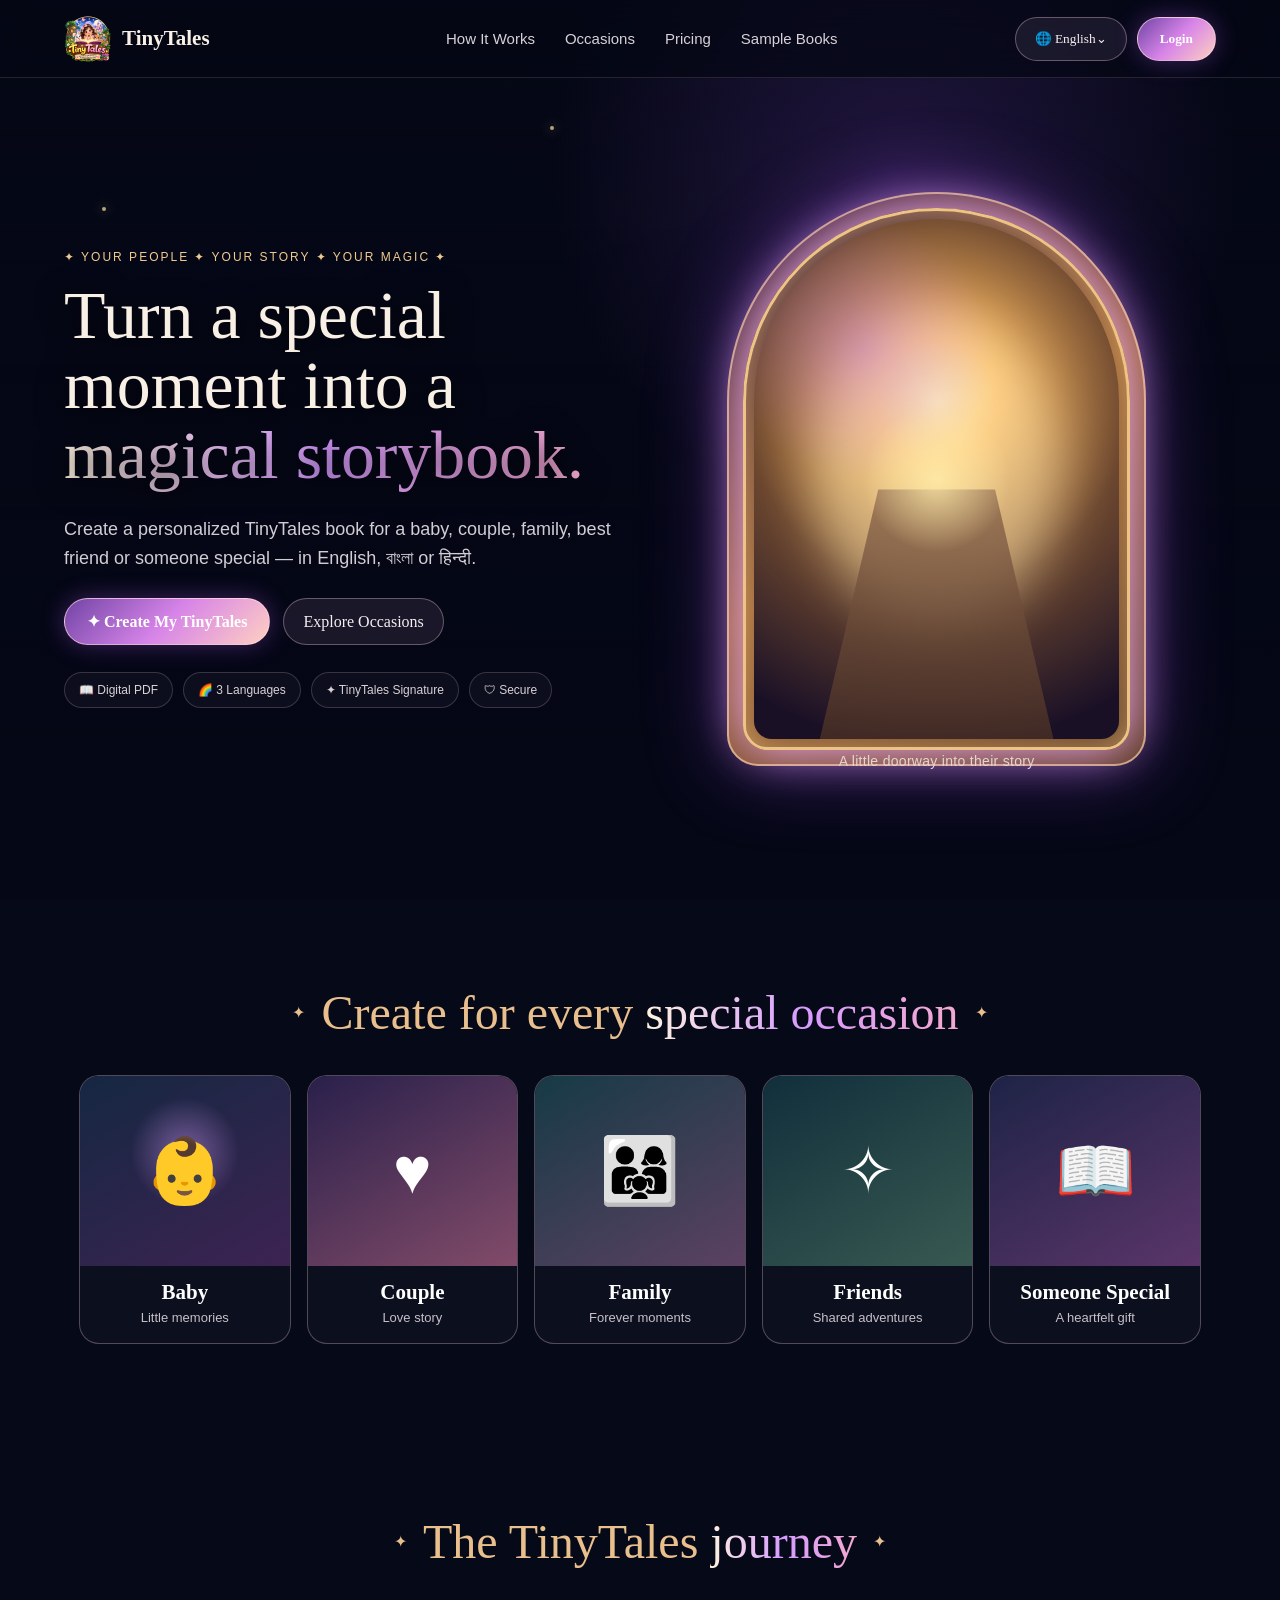
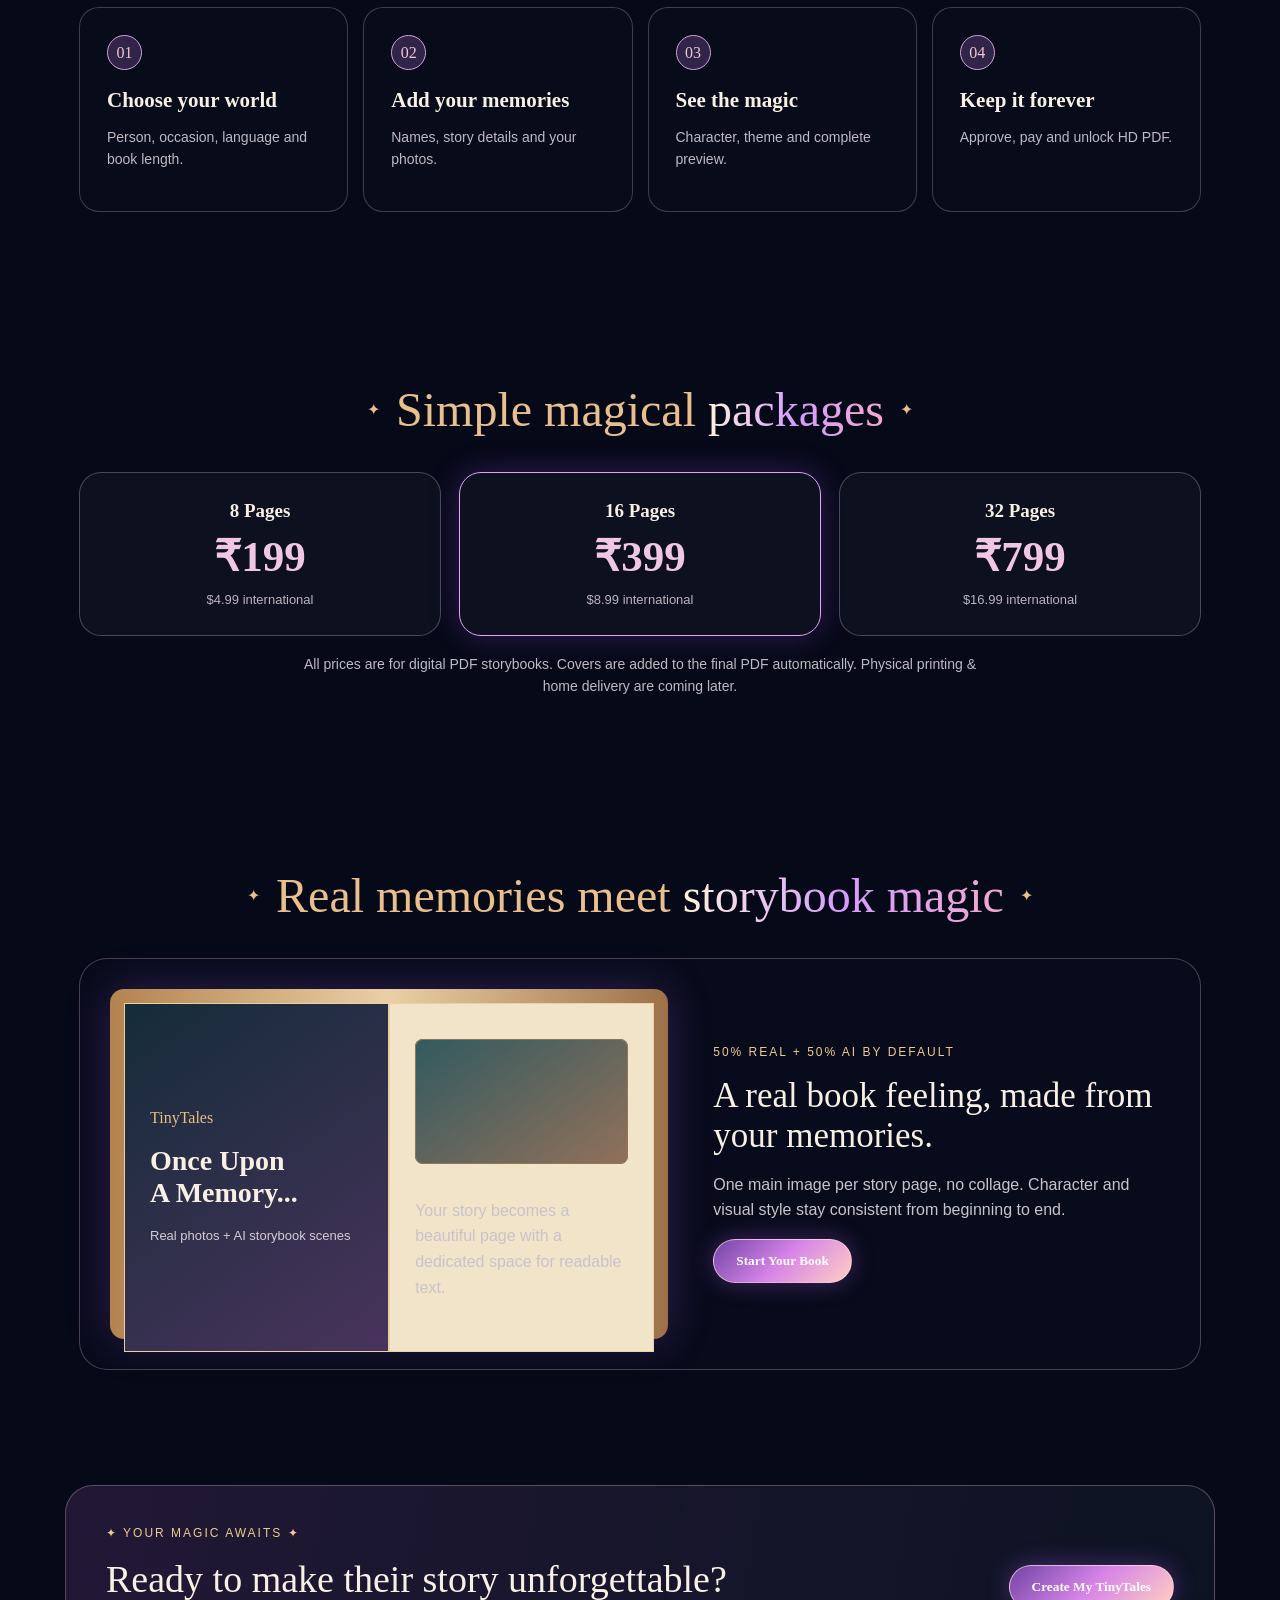
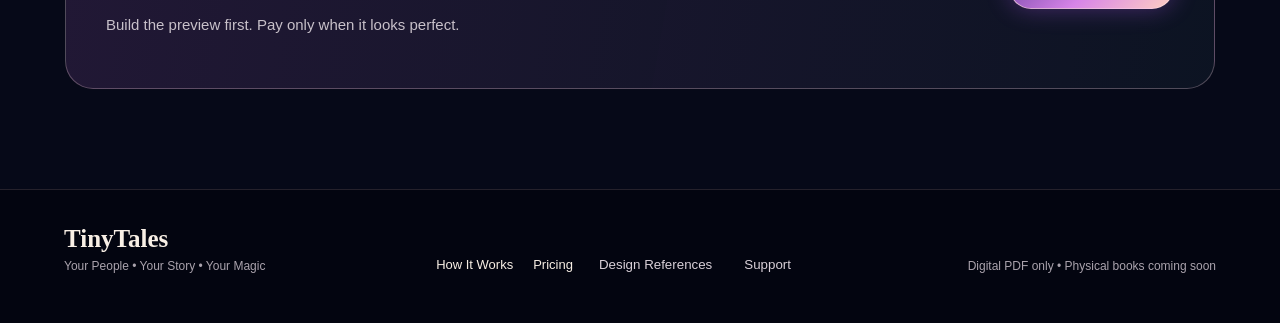
==== commit 0be4b5b5: "Refactor HTML structure and update elements" ====
--- a/index.html
+++ b/index.html
@@ -1,95 +1,90 @@
 <!doctype html>
 <html lang="en">
 <head>
-  <meta charset="utf-8">
-  <meta name="viewport" content="width=device-width,initial-scale=1,viewport-fit=cover">
-  <title>TinyTales — Personalized Magical Storybooks</title>
-  <meta name="description" content="Create a personalized TinyTales magical storybook for baby, couple, family, best friend or someone special.">
-  <meta name="theme-color" content="#080b1d">
-  <meta property="og:title" content="TinyTales — Personalized Magical Storybooks">
-  <meta property="og:description" content="Turn a special moment into a magical storybook.">
-  <link rel="canonical" href="https://storynest-ew9.pages.dev/">
-  <link rel="icon" href="assets/tinytales-logo.png">
-  <link rel="stylesheet" href="style.css">
+<meta charset="utf-8">
+<meta name="viewport" content="width=device-width,initial-scale=1,viewport-fit=cover">
+<meta name="theme-color" content="#070a19">
+<meta name="description" content="TinyTales — personalized magical storybooks for every special occasion.">
+<meta property="og:title" content="TinyTales — Personalized Magical Storybooks">
+<meta property="og:description" content="Turn a special moment into a magical storybook.">
+<link rel="canonical" href="https://storynest-ew9.pages.dev/">
+<link rel="icon" href="assets/tinytales-logo.png">
+<title>TinyTales — Personalized Magical Storybooks</title>
+<link rel="stylesheet" href="style.css">
 </head>
 <body>
-  <div class="stars" aria-hidden="true"></div>
-  <header class="site-header">
-    <a class="brand" href="#home" aria-label="TinyTales home"><img src="assets/tinytales-logo.png" alt="TinyTales" class="brand-logo"><span>TinyTales</span></a>
-    <nav class="nav-links" aria-label="Primary navigation">
-      <a href="#how">How It Works</a><a href="#occasions">Occasions</a><a href="#pricing">Pricing</a><a href="#samples">Sample Books</a>
-    </nav>
-    <div class="header-actions"><button class="glass-select" id="languageBtn">🌐 <span>English</span>⌄</button><button class="btn btn-small btn-purple" id="loginBtn">Login</button></div>
-  </header>
+<div class="ambient" aria-hidden="true"><span></span><span></span><span></span><span></span><span></span></div>
+<header class="site-header">
+  <a class="brand" href="#home"><img src="assets/tinytales-logo.png" alt="TinyTales logo"><span>TinyTales</span></a>
+  <nav><a href="#how">How It Works</a><a href="#occasions">Occasions</a><a href="#pricing">Pricing</a><a href="#samples">Sample Books</a></nav>
+  <div class="header-actions"><button class="glass-btn" id="langBtn">🌐 <span>English</span>⌄</button><button class="pill-btn" id="loginBtn">Login</button></div>
+</header>
 
-  <main id="home">
-    <section class="hero section-shell">
-      <div class="hero-copy">
-        <div class="eyebrow">✦ YOUR PEOPLE ✦ YOUR STORY ✦ YOUR MAGIC ✦</div>
-        <h1>Turn a special<br>moment into a<br><span>magical storybook.</span></h1>
-        <p>Create a personalized TinyTales book for your baby, couple, family, best friend or someone you love.</p>
-        <div class="hero-actions"><button class="btn btn-large btn-purple" data-go="create">✦ Create My TinyTales</button><button class="btn btn-large btn-dark" data-go="occasions">▣ Explore Occasions</button></div>
-      </div>
-      <div class="hero-portal" aria-hidden="true"><div class="portal-glow"></div><div class="door"><div class="door-light"></div><div class="door-frame"></div></div></div>
-    </section>
+<main id="home">
+<section class="hero">
+  <div class="hero-copy">
+    <div class="eyebrow">✦ YOUR PEOPLE ✦ YOUR STORY ✦ YOUR MAGIC ✦</div>
+    <h1>Turn a special moment into a <em>magical storybook.</em></h1>
+    <p>Create a personalized TinyTales book for a baby, couple, family, best friend or someone special — in English, বাংলা or हिन्दी.</p>
+    <div class="hero-actions"><button class="primary" data-start>✦ Create My TinyTales</button><button class="secondary" data-scroll="#occasions">Explore Occasions</button></div>
+    <div class="trust-row"><span>📖 Digital PDF</span><span>🌈 3 Languages</span><span>✦ TinyTales Signature</span><span>🛡 Secure</span></div>
+  </div>
+  <div class="portal-wrap" aria-label="TinyTales magical portal">
+    <div class="portal"><div class="portal-inner"><div class="portal-light"></div><div class="portal-path"></div></div></div>
+    <div class="portal-caption">A little doorway into their story</div>
+  </div>
+</section>
 
-    <section class="feature-bar glass-panel">
-      <div><span class="feature-icon">📖</span><b>Digital PDF Book</b><small>Beautiful, print-ready storybook</small></div>
-      <div><span class="feature-icon">🌈</span><b>Multiple Languages</b><small>English / বাংলা / हिन्दी</small></div>
-      <div><span class="feature-icon">✦</span><b>TinyTales Signature</b><small>With love, from TinyTales</small></div>
-      <div><span class="feature-icon">🛡</span><b>100% Secure</b><small>Your data is safe with us</small></div>
-    </section>
+<section class="section" id="occasions">
+  <div class="section-title"><span>✦</span><h2>Create for every <em>special occasion</em></h2><span>✦</span></div>
+  <div class="occasion-mini">
+    <button data-type="Baby / Child"><div class="art art-baby">👶</div><b>Baby</b><small>Little memories</small></button>
+    <button data-type="Couple"><div class="art art-couple">♥</div><b>Couple</b><small>Love story</small></button>
+    <button data-type="Family"><div class="art art-family">👨‍👩‍👧</div><b>Family</b><small>Forever moments</small></button>
+    <button data-type="Best Friend"><div class="art art-friend">✧</div><b>Friends</b><small>Shared adventures</small></button>
+    <button data-type="Someone Special"><div class="art art-special">📖</div><b>Someone Special</b><small>A heartfelt gift</small></button>
+  </div>
+</section>
 
-    <section class="section-shell occasion-preview" id="occasions">
-      <div class="section-heading"><span>✦</span><h2>Create for every <em>special occasion</em></h2><span>✦</span></div>
-      <div class="recipient-cards">
-        <button class="recipient-card" data-type="Baby / Child"><div class="card-art baby-art">👶<span>✦</span></div><b>For Baby</b><small>Celebrate their little journey</small></button>
-        <button class="recipient-card" data-type="Couple"><div class="card-art couple-art">♥</div><b>For Couple</b><small>Celebrate your love story</small></button>
-        <button class="recipient-card" data-type="Family"><div class="card-art family-art">👨‍👩‍👧</div><b>For Family</b><small>Cherish beautiful family moments</small></button>
-        <button class="recipient-card" data-type="Best Friend"><div class="card-art friend-art">♧</div><b>For Friends</b><small>Celebrate friendship that lasts forever</small></button>
-      </div>
-    </section>
+<section class="section journey" id="how">
+ <div class="section-title"><span>✦</span><h2>The TinyTales <em>journey</em></h2><span>✦</span></div>
+ <div class="journey-line">
+  <article><i>01</i><strong>Choose your world</strong><p>Person, occasion, language and book length.</p></article>
+  <article><i>02</i><strong>Add your memories</strong><p>Names, story details and your photos.</p></article>
+  <article><i>03</i><strong>See the magic</strong><p>Character, theme and complete preview.</p></article>
+  <article><i>04</i><strong>Keep it forever</strong><p>Approve, pay and unlock HD PDF.</p></article>
+ </div>
+</section>
 
-    <section class="section-shell journey" id="how">
-      <div class="section-heading"><span>✦</span><h2>The TinyTales <em>journey</em></h2><span>✦</span></div>
-      <div class="journey-grid">
-        <div class="journey-card"><i>01</i><span>🌲</span><b>Choose your world</b><small>Person, occasion, language and pages.</small></div>
-        <div class="journey-card"><i>02</i><span>✎</span><b>Add your memories</b><small>Photos, title, story and personal details.</small></div>
-        <div class="journey-card"><i>03</i><span>✦</span><b>See the magic</b><small>Character, theme and full book preview.</small></div>
-        <div class="journey-card"><i>04</i><span>📖</span><b>Keep it forever</b><small>Approve, pay and unlock your HD PDF.</small></div>
-      </div>
-    </section>
+<section class="section pricing" id="pricing">
+ <div class="section-title"><span>✦</span><h2>Simple magical <em>packages</em></h2><span>✦</span></div>
+ <div class="price-grid" id="priceGrid"></div>
+ <p class="price-note">All prices are for digital PDF storybooks. Covers are added to the final PDF automatically. Physical printing & home delivery are coming later.</p>
+</section>
 
-    <section class="create-section section-shell" id="create">
-      <div class="progress-wrap"><div class="progress-line"><span id="progressFill"></span></div><div class="progress-labels"><span>1 Create</span><span>2 Customize</span><span>3 Preview</span><span>4 Approval</span><span>5 Payment</span><span>6 Download</span></div></div>
-      <div class="create-layout">
-        <div class="wizard-card glass-panel">
-          <div class="wizard-head"><div><small id="stepKicker">CREATE TINYTALES</small><h2 id="stepTitle">Who is this magical storybook for?</h2></div><span class="step-count" id="stepCount">1 / 6</span></div>
-          <div id="wizardBody"></div>
-          <div class="wizard-actions"><button class="btn btn-dark" id="backBtn">Back</button><button class="btn btn-purple" id="nextBtn">Continue</button></div>
-        </div>
-        <aside class="live-preview glass-panel"><small>LIVE BOOK PREVIEW</small><div class="mini-book"><div class="mini-cover"><span>TinyTales</span><b id="miniTitle">Your Magical Story</b><small id="miniMeta">Personalized storybook</small></div></div><div class="preview-meta"><b id="previewType">Baby / Child</b><span id="previewOccasion">Birthday</span><span id="previewLanguage">English</span><span id="previewPages">8 Pages</span></div></aside>
-      </div>
-    </section>
+<section class="section samples" id="samples">
+ <div class="section-title"><span>✦</span><h2>Real memories meet <em>storybook magic</em></h2><span>✦</span></div>
+ <div class="sample-card">
+   <div class="sample-book"><div class="sample-page"><span>TinyTales</span><b>Once Upon<br>A Memory...</b><small>Real photos + AI storybook scenes</small></div><div class="sample-page second"><div class="sample-photo"></div><p>Your story becomes a beautiful page with a dedicated space for readable text.</p></div></div>
+   <div><div class="eyebrow">50% REAL + 50% AI BY DEFAULT</div><h3>A real book feeling, made from your memories.</h3><p>One main image per story page, no collage. Character and visual style stay consistent from beginning to end.</p><button class="primary" data-start>Start Your Book</button></div>
+ </div>
+</section>
 
-    <section class="section-shell pricing" id="pricing">
-      <div class="section-heading"><span>✦</span><h2>Simple magical <em>packages</em></h2><span>✦</span></div>
-      <div class="price-grid">
-        <div class="price-card"><b>8 Pages</b><strong>₹199</strong><small>$4.99 international</small></div><div class="price-card featured"><b>16 Pages</b><strong>₹399</strong><small>$8.99 international</small></div><div class="price-card"><b>32 Pages</b><strong>₹799</strong><small>$16.99 international</small></div>
-      </div>
-    </section>
+<section class="cta"><div><div class="eyebrow">✦ YOUR MAGIC AWAITS ✦</div><h2>Ready to make their story unforgettable?</h2><p>Build the preview first. Pay only when it looks perfect.</p></div><button class="primary" data-start>Create My TinyTales</button></section>
+</main>
 
-    <section class="section-shell samples" id="samples">
-      <div class="section-heading"><span>✦</span><h2>Real memories meet <em>storybook magic</em></h2><span>✦</span></div>
-      <div class="sample-book-row"><div class="sample-spread"><div></div><div></div></div><div><h3>Premium book preview</h3><p>Real-photo pages and story-driven AI illustration pages are designed together, with the approved character, theme, fonts and TinyTales signature carried throughout.</p><button class="btn btn-purple" data-go="create">Start Your Book</button></div></div>
-    </section>
-  </main>
+<footer><div><b>TinyTales</b><small>Your People • Your Story • Your Magic</small></div><div class="footer-links"><a href="#how">How It Works</a><a href="#pricing">Pricing</a><button id="refsBtn">Design References</button><button id="supportBtn">Support</button></div><small>Digital PDF only • Physical books coming soon</small></footer>
 
-  <footer class="footer"><div><b>TinyTales</b><small>Your People • Your Story • Your Magic</small></div><div class="footer-links"><a href="#how">How It Works</a><a href="#pricing">Pricing</a><button id="referenceBtn">Design References</button></div><small>Digital PDF only • Physical books coming soon</small></footer>
+<dialog id="wizard" class="wizard-dialog">
+ <div class="wizard-top"><div class="wizard-brand"><img src="assets/tinytales-logo.png" alt="TinyTales"><span>TinyTales</span></div><button class="x" data-close="wizard">×</button></div>
+ <div class="progress"><div class="progress-track"><span id="progress"></span></div><div class="progress-dots" id="dots"></div></div>
+ <div class="wizard-grid"><section class="wizard-main"><div class="step-kicker" id="stepKicker"></div><h2 id="stepTitle"></h2><div id="stepBody"></div><div class="wizard-actions"><button class="secondary" id="backBtn">Back</button><button class="primary" id="nextBtn">Continue</button></div></section><aside class="live-card"><div class="live-label">LIVE STORYBOOK</div><div class="live-book"><div><span>TinyTales</span><b id="liveTitle">Your Magical Story</b><small id="liveMeta">Baby / Child • Birthday</small></div></div><div class="live-tags"><span id="liveType">Baby / Child</span><span id="liveOccasion">Birthday</span><span id="liveLang">English</span><span id="livePages">8 Pages</span></div></aside></div>
+</dialog>
 
-  <dialog id="referenceDialog" class="reference-dialog"><div class="dialog-head"><h2>Design References</h2><button class="close-btn" data-close="referenceDialog">×</button></div><p>These are the supplied references used as the visual blueprint. The customer UI itself is implemented in HTML/CSS/JS rather than displaying screenshots as the interface.</p><div class="reference-grid" id="referenceGrid"></div></dialog>
-  <dialog id="loginDialog" class="simple-dialog"><h2>Login</h2><p>Customer account authentication is integration-ready. Secure production login will be connected server-side.</p><button class="btn btn-purple" data-close="loginDialog">Close</button></dialog>
-  <div class="toast" id="toast" role="status"></div>
-  <script src="script.js"></script>
-</body>
-</html>
+<dialog id="refs" class="refs-dialog"><div class="dialog-head"><h2>Design References</h2><button class="x" data-close="refs">×</button></div><p>The supplied references are included in this final package and are used as the visual blueprint for the real HTML/CSS/JS interface.</p><div class="refs-grid" id="refsGrid"></div></dialog>
+<dialog id="login" class="small-dialog"><h2>My TinyTales</h2><p>Customer account/login is reserved for the secure server-side integration. The front-end keeps the workflow ready without exposing credentials.</p><button class="primary" data-close="login">Close</button></dialog>
+<dialog id="support" class="small-dialog"><h2>Need Help?</h2><p>For launch, this area connects to FAQ, support tickets and order help. The physical book and home-delivery system is marked “Coming Soon”.</p><button class="primary" data-close="support">Close</button></dialog>
+<div id="toast" class="toast" role="status"></div>
+<script src="script.js"></script>
+</body></html>
+  
--- a/style.css
+++ b/style.css
@@ -1,23 +1 @@
-*{box-sizing:border-box}html{scroll-behavior:smooth}body{margin:0;color:#fff;background:#102019;font-family:Georgia,'Times New Roman',serif}.topbar{position:fixed;top:0;left:0;right:0;height:76px;z-index:20;display:flex;align-items:center;padding:6px 3%;background:rgba(5,18,12,.72);backdrop-filter:blur(10px);border-bottom:1px solid rgba(255,255,255,.12)}.brand img{width:74px;height:64px;object-fit:contain}.topbar nav{display:flex;gap:25px;margin:auto}.topbar nav a{color:#fff;text-decoration:none;font-weight:700;font-size:15px}.right{display:flex;gap:10px;align-items:center}.right select{background:#14251b;color:#fff;border:1px solid #9d9d72;border-radius:22px;padding:10px 14px}.login{border:1px solid #ff8bc4;background:#9d1c67;color:#fff;border-radius:24px;padding:10px 20px;font-weight:700}.hero{min-height:100vh;position:relative;overflow:hidden;display:flex;align-items:center;justify-content:center;padding:110px 6% 90px}.forest{position:absolute;inset:0;background:url('assets/enchanted-forest.webp') center/cover no-repeat;transform:scale(1.04);animation:slowzoom 18s ease-in-out infinite alternate}.shade{position:absolute;inset:0;background:linear-gradient(180deg,rgba(2,12,7,.35),rgba(3,19,10,.22) 45%,rgba(2,10,6,.78))}.rays{position:absolute;inset:-20%;background:radial-gradient(ellipse at 52% 30%,rgba(255,240,175,.25),transparent 40%);animation:glow 6s ease-in-out infinite alternate}.sparkles:before,.sparkles:after{content:'✦  ·  ✧  ·  ✦  ·  ✧  ·  ✦';position:absolute;color:#ffe98a;font-size:22px;letter-spacing:28px;animation:float 7s linear infinite;opacity:.7}.sparkles:before{top:22%;left:4%}.sparkles:after{bottom:25%;right:3%}.hero-content{position:relative;z-index:3;text-align:center;max-width:850px}.hero-logo img{width:min(430px,70vw);filter:drop-shadow(0 14px 25px rgba(0,0,0,.5))}.hero h1{font-size:clamp(32px,5vw,64px);margin:4px 0 10px;text-shadow:0 4px 16px #000}.hero h1 em{color:#ffd9ef;font-style:normal}.hero p{font-size:18px;max-width:700px;margin:0 auto 24px;text-shadow:0 3px 12px #000}.actions{display:flex;justify-content:center;gap:12px;flex-wrap:wrap}.primary,.secondary{border:0;border-radius:30px;padding:15px 26px;font-size:16px;font-weight:800;cursor:pointer}.primary{background:linear-gradient(90deg,#ff2d92,#ff72ba);color:#fff;box-shadow:0 0 25px rgba(255,68,161,.45)}.secondary{background:rgba(35,100,43,.9);color:#fff;border:1px solid #b8e56e}.side-sign{position:absolute;right:3%;bottom:23%;z-index:4;background:rgba(67,39,18,.76);padding:18px 20px;border:2px solid #9b6a2c;border-radius:10px;text-align:center;line-height:1.5}.feature-bar{position:absolute;z-index:5;bottom:0;left:5%;right:5%;display:flex;justify-content:space-around;gap:10px;flex-wrap:wrap;background:rgba(25,24,12,.85);border:1px solid rgba(255,255,255,.18);padding:18px;border-radius:18px 18px 0 0;font-weight:700}.section{padding:90px 7%;background:#f5efe1;color:#30261f}.section.dark{background:linear-gradient(180deg,#132a1b,#09170f);color:#fff}.heading{text-align:center;max-width:850px;margin:0 auto 35px}.heading small{letter-spacing:3px;font-weight:800;color:#a66b3e}.dark .heading small{color:#ffd36a}.heading h2{font-size:clamp(32px,4vw,50px);margin:10px 0}.heading p{font-size:17px}.cards{display:grid;grid-template-columns:repeat(5,1fr);gap:16px;max-width:1200px;margin:auto}.cards article{background:#fff;border-radius:22px;padding:25px;text-align:center;box-shadow:0 12px 30px #0001}.cards article:first-letter{font-size:40px}.cards h3{margin:10px 0 5px}.occasion-grid{max-width:1100px;margin:auto;display:grid;grid-template-columns:repeat(6,1fr);gap:12px}.occasion-grid button{padding:18px 8px;border-radius:15px;border:1px solid #496d51;background:#183c24;color:#fff;font-size:15px;font-weight:700}.parchment{background:#f7edcf}.steps{max-width:1100px;margin:auto;display:grid;grid-template-columns:repeat(4,1fr);gap:18px}.steps>div{background:#fff;border-radius:20px;padding:24px;box-shadow:0 10px 25px #0001}.steps b{display:block;color:#a66b3e}.steps span{font-size:35px}.gallery-grid{max-width:1100px;margin:auto;display:grid;grid-template-columns:repeat(3,1fr);gap:20px}.photo-card{min-height:260px;border-radius:25px;padding:28px;display:flex;flex-direction:column;justify-content:end;box-shadow:0 15px 35px #0002}.photo-card.real{background:linear-gradient(#0000,#0009),url('assets/enchanted-forest.webp') center/cover}.photo-card.magic{background:linear-gradient(#0000,#0009),radial-gradient(circle at 50% 30%,#f5dd8b,#254d2c 65%)}.photo-card.signature{background:#21140e;text-align:center;justify-content:center;align-items:center}.signature img{width:210px}.create{background:#11251a;color:#fff}.create-card{max-width:1050px;margin:auto;background:rgba(255,255,255,.09);border:1px solid rgba(255,255,255,.2);border-radius:30px;padding:35px;display:grid;grid-template-columns:.8fr 1.2fr;gap:35px}.form{display:grid;grid-template-columns:1fr 1fr;gap:14px}.form label{font-weight:700}.form select,.form input,.form textarea{width:100%;margin-top:7px;padding:13px;border-radius:12px;border:1px solid #55705d;background:#f9fff9;color:#172018;font:inherit}.full{grid-column:1/-1}.upload{padding:15px;border:1px dashed #a6c49e;border-radius:12px}.review-grid{max-width:1000px;margin:auto;display:grid;grid-template-columns:repeat(3,1fr);gap:18px}.review-grid blockquote{margin:0;background:#1d3a26;border:1px solid #355e40;border-radius:20px;padding:25px;font-size:18px}.review-grid footer{margin-top:15px;color:#ffd36a}.about{display:flex;align-items:center;gap:40px;max-width:1100px;margin:auto}.about img{width:270px}.about h2{font-size:38px}body>footer{background:#07130c;text-align:center;padding:50px 20px}body>footer img{width:220px;max-width:70%}@keyframes slowzoom{to{transform:scale(1.09)}}@keyframes glow{to{opacity:.55;transform:scale(1.06)}}@keyframes float{0%,100%{transform:translateY(0)}50%{transform:translateY(-20px)}}@media(max-width:1000px){.topbar nav{gap:12px}.cards{grid-template-columns:repeat(3,1fr)}.occasion-grid{grid-template-columns:repeat(4,1fr)}.steps{grid-template-columns:repeat(2,1fr)}.gallery-grid,.review-grid{grid-template-columns:1fr}.side-sign{display:none}.create-card{grid-template-columns:1fr}}@media(max-width:700px){.topbar{height:64px}.brand img{width:58px;height:54px}.topbar nav{display:none}.right select{display:none}.hero{padding-top:80px}.hero-logo img{width:260px}.hero h1{font-size:34px}.hero p{font-size:15px}.feature-bar{left:2%;right:2%;font-size:11px;padding:12px}.cards{grid-template-columns:1fr 1fr}.occasion-grid{grid-template-columns:repeat(2,1fr)}.steps{grid-template-columns:1fr}.form{grid-template-columns:1fr}.full{grid-column:auto}.about{flex-direction:column;text-align:center}.section{padding:70px 5%}}
-/* TinyTales Step 3 Bengali typography hooks */
-@font-face{font-family:'FNArafatNoakhali';src:url('assets/fonts/assets/fonts/bengali/FNArafatNoakhali-Regular.ttf');font-display:swap}
-@font-face{font-family:'FNMahinDuiDashok';src:url('assets/fonts/assets/fonts/bengali/FN Mahin Dui Dashok Regular.ttf');font-display:swap}
-
-/* Day 2 interactive selection */
-.type-card,.occasion-btn{cursor:pointer;transition:transform .2s ease,box-shadow .2s ease,border-color .2s ease}.type-card:hover,.occasion-btn:hover{transform:translateY(-4px);box-shadow:0 12px 25px rgba(0,0,0,.18)}.type-card.selected{border:2px solid #ff5da8;box-shadow:0 0 0 4px rgba(255,93,168,.18),0 14px 30px rgba(0,0,0,.18);transform:translateY(-4px)}.occasion-grid button.selected{border-color:#ffd36a;background:linear-gradient(135deg,#214f2e,#7a3f6c);box-shadow:0 0 0 3px rgba(255,211,106,.2);transform:translateY(-3px)}
-.product-choice{display:flex;gap:18px;flex-wrap:wrap}.product-btn{border:1px solid rgba(255,255,255,.25);background:rgba(0,0,0,.2);color:#fff;border-radius:18px;padding:22px;min-width:220px;font-size:1.05rem;cursor:pointer}.product-btn.selected{outline:2px solid rgba(255,255,255,.7);transform:translateY(-2px)}.product-btn span{font-size:.82rem;opacity:.75}.wizard-head{margin-bottom:20px}.progress-track{height:8px;background:rgba(255,255,255,.15);border-radius:99px;overflow:hidden}.progress-track #progress{height:100%;width:16%;background:rgba(255,255,255,.85);transition:.25s}.step-dots{display:flex;gap:8px;margin-top:12px}.step-dot{width:30px;height:30px;border-radius:50%;display:grid;place-items:center;background:rgba(255,255,255,.12)}.step-dot.active{background:rgba(255,255,255,.85);color:#102019}.wizard-panel{animation:fadeIn .2s ease}.wizard-actions{display:flex;gap:10px;margin-top:20px;justify-content:flex-end}.wizard-panel label{display:block;margin:12px 0}.wizard-panel input,.wizard-panel textarea,.wizard-panel select{width:100%;padding:12px;border-radius:10px;border:1px solid rgba(255,255,255,.2);background:rgba(0,0,0,.18);color:inherit}.wizard-panel select option{color:#111}.wizard-panel button{padding:11px 16px;border-radius:10px;border:1px solid rgba(255,255,255,.2);cursor:pointer}.wizard-panel .primary{border:0}@keyframes fadeIn{from{opacity:0;transform:translateY(5px)}to{opacity:1;transform:none}}
-
-/* Secure checkout foundation */
-.checkout-section{background:rgba(8,31,23,.96)}
-.checkout-card{max-width:1050px;margin:auto}
-.checkout-grid{display:grid;grid-template-columns:1fr 1fr;gap:24px;margin-top:24px}
-.payment-region,.payment-methods{display:grid;grid-template-columns:1fr 1fr;gap:12px;margin:12px 0 24px}
-.region-btn,.payment-method{padding:16px;border:1px solid rgba(255,255,255,.18);border-radius:14px;background:rgba(255,255,255,.06);color:#fff;font-weight:700;cursor:pointer}
-.region-btn.selected,.payment-method.selected{outline:2px solid rgba(255,255,255,.8);background:rgba(255,255,255,.14)}
-.checkout-summary{padding:22px;border-radius:20px;background:rgba(255,255,255,.06);border:1px solid rgba(255,255,255,.12)}
-.checkout-summary>div{display:flex;justify-content:space-between;gap:16px;padding:10px 0;border-bottom:1px solid rgba(255,255,255,.1)}
-.checkout-summary .total{font-size:1.2rem;border-bottom:0;padding-top:18px}
-.consent{display:flex;gap:10px;align-items:flex-start;margin:18px 0;font-size:.92rem}
-.payment-status{font-size:.9rem;opacity:.8;margin-top:12px}
-@media(max-width:760px){.checkout-grid{grid-template-columns:1fr}.payment-region,.payment-methods{grid-template-columns:1fr}}
-                                                                                                                                                                                                                                                                                                                                                                                                                                                                                                                                                                                                                                                                                                                                                                                                                                                                                                                                                                                                                                                                                                                                                                                                                                                                                                                                                                                                                                                                                                                                                                                                                                                                                                                                                                                                                                                                                                                                                                                                                                                                                                                                                                                                                                                                                                                                                                                                                                                                                                                                                                                                                                                                                                                                                                                                                                                                                                                                                                                                                                                                                                                                                                                                                                                                                                                                                                                                                                                                                                                                                                                                                                                                                                                                                                                                                                                                                                                                                                                                                                                                                                                                                                                                                                                                                                                                                                                                                                                                                                                                                                                                                                                                                                                                                                                            
+@font-face{font-family:BengaliDisplay;src:url('FNArafatNoakhali-Regular.ttf')}@font-face{font-family:HindiDisplay;src:url('NotoSerifDevanagari-Regular.ttf')}*{box-sizing:border-box}html{scroll-behavior:smooth}body{margin:0;background:#060918;color:#f8efe5;font-family:Georgia,'Times New Roman',serif;overflow-x:hidden}body:before{content:"";position:fixed;inset:0;z-index:-5;background:linear-gradient(180deg,rgba(4,7,20,.15),rgba(4,7,20,.88)),url('enchanted-forest.webp') center/cover fixed no-repeat}body:after{content:"";position:fixed;inset:0;z-index:-4;background:radial-gradient(circle at 70% 20%,rgba(169,92,255,.18),transparent 30%),linear-gradient(180deg,rgba(4,6,19,.25),#050716 86%);pointer-events:none}.ambient span{position:fixed;width:4px;height:4px;border-radius:50%;background:#ffe8a7;box-shadow:0 0 12px #ffe5a1;opacity:.7;z-index:-1;animation:float 7s infinite ease-in-out}.ambient span:nth-child(1){left:8%;top:23%}.ambient span:nth-child(2){left:43%;top:14%;animation-delay:1s}.ambient span:nth-child(3){left:83%;top:28%;animation-delay:2s}.ambient span:nth-child(4){left:67%;top:61%;animation-delay:3s}.ambient span:nth-child(5){left:18%;top:70%;animation-delay:4s}@keyframes float{50%{transform:translateY(-18px);opacity:1}}a{color:inherit;text-decoration:none}button{font-family:inherit}.site-header{position:sticky;top:0;z-index:20;height:78px;padding:10px clamp(18px,5vw,70px);display:flex;align-items:center;gap:25px;background:rgba(5,8,22,.72);border-bottom:1px solid rgba(236,205,205,.14);backdrop-filter:blur(16px)}.brand{display:flex;align-items:center;gap:10px;min-width:205px;font-size:21px;font-weight:700}.brand img{width:48px;height:48px;object-fit:contain;border-radius:12px}.site-header nav{display:flex;justify-content:center;gap:30px;flex:1;color:#d8d1d7;font:15px Arial,sans-serif}.site-header nav a:hover{color:#f2b6f4}.header-actions{display:flex;gap:10px}.glass-btn,.pill-btn,.secondary{border:1px solid rgba(238,205,218,.36);color:#f7eef1;background:rgba(35,31,50,.72);border-radius:999px;padding:12px 19px;cursor:pointer}.pill-btn,.primary{border:1px solid rgba(255,218,224,.65);background:linear-gradient(135deg,#7044a5,#d784e8,#ffd0c1);color:#fff;box-shadow:0 0 25px rgba(186,94,255,.32);border-radius:999px;padding:13px 22px;cursor:pointer;font-weight:700}.secondary:hover,.glass-btn:hover{border-color:#e2a9ef;background:rgba(76,52,92,.75)}.primary:hover{transform:translateY(-2px);box-shadow:0 0 35px rgba(207,111,255,.48)}.hero{min-height:calc(100vh - 78px);display:grid;grid-template-columns:1.03fr .97fr;align-items:center;max-width:1400px;margin:auto;padding:45px 5vw 65px;position:relative}.hero-copy{padding:20px 0}.eyebrow{font:12px Arial,sans-serif;letter-spacing:2px;color:#f0ca8f;margin-bottom:17px}.hero h1{font-size:clamp(44px,5.3vw,78px);font-weight:500;line-height:1.03;margin:0;max-width:800px;text-shadow:0 5px 30px #000}.hero h1 em,.section-title em{font-style:normal;background:linear-gradient(90deg,#fff3df,#d69bff,#f4a9cf);-webkit-background-clip:text;color:transparent}.hero p{font:18px/1.65 Arial,sans-serif;color:#d2ccd3;max-width:650px;margin:24px 0}.hero-actions{display:flex;gap:13px;flex-wrap:wrap}.hero-actions button{font-size:16px}.trust-row{display:flex;gap:10px;flex-wrap:wrap;margin-top:27px}.trust-row span{padding:10px 14px;border-radius:999px;background:rgba(17,19,35,.65);border:1px solid rgba(238,202,207,.2);font:12px Arial;color:#d9d1d5}.portal-wrap{display:grid;place-items:center;position:relative;min-height:600px}.portal{width:min(470px,75%);aspect-ratio:.73;position:relative;padding:18px;border-radius:235px 235px 35px 35px;background:linear-gradient(145deg,#39203f,#9b6235,#5d3b24);box-shadow:0 0 80px rgba(169,84,255,.4),inset 0 0 0 2px rgba(255,219,164,.65)}.portal:before{content:"";position:absolute;inset:16px;border-radius:220px 220px 28px 28px;border:3px solid #edc485;box-shadow:0 0 45px #f0aaff,inset 0 0 35px rgba(255,211,140,.55)}.portal-inner{position:absolute;inset:27px;border-radius:205px 205px 20px 20px;overflow:hidden;background:radial-gradient(circle at 50% 35%,#fff0bd 0,#f7b45b 16%,#6c472f 50%,#1a1026 90%)}.portal-inner:after{content:"";position:absolute;inset:0;background:radial-gradient(circle at 50% 50%,rgba(255,236,169,.85),transparent 23%),radial-gradient(circle at 30% 25%,rgba(187,113,255,.4),transparent 28%)}.portal-light{position:absolute;inset:18% 16% 22%;border-radius:50%;background:rgba(255,231,175,.5);filter:blur(25px)}.portal-path{position:absolute;left:18%;right:18%;bottom:0;height:48%;background:linear-gradient(#8e684d,#4a3025);clip-path:polygon(25% 0,75% 0,100% 100%,0 100%);opacity:.8}.portal-caption{position:absolute;bottom:10px;color:#e6d5cb;font:14px Arial;letter-spacing:.3px}.section{max-width:1250px;margin:auto;padding:85px 5vw}.section-title{display:flex;align-items:center;justify-content:center;gap:16px;color:#e8bf8d}.section-title h2{font-size:clamp(30px,4vw,48px);font-weight:500;text-align:center;margin:0}.occasion-mini{display:grid;grid-template-columns:repeat(5,1fr);gap:16px;margin-top:35px}.occasion-mini button{padding:0 0 18px;border-radius:20px;overflow:hidden;background:rgba(15,19,34,.76);border:1px solid rgba(233,196,215,.32);color:#fff;cursor:pointer;transition:.25s}.occasion-mini button:hover{transform:translateY(-7px);border-color:#dca2ef;box-shadow:0 0 30px rgba(169,76,255,.3)}.art{height:190px;display:grid;place-items:center;font-size:65px;background:radial-gradient(circle at 50% 40%,rgba(217,160,255,.45),transparent 35%),linear-gradient(150deg,#152742,#3d2352)}.art-couple{background:linear-gradient(150deg,#29204b,#824b69)}.art-family{background:linear-gradient(150deg,#163a45,#5c4162)}.art-friend{background:linear-gradient(150deg,#102f3c,#385951)}.art-special{background:linear-gradient(150deg,#1e2346,#5a3569)}.occasion-mini b,.occasion-mini small{display:block}.occasion-mini b{font-size:21px;margin-top:14px}.occasion-mini small{font:13px Arial;color:#c7c0ca;margin-top:5px}.journey-line{display:grid;grid-template-columns:repeat(4,1fr);gap:15px;margin-top:38px}.journey-line article{position:relative;padding:27px;border-radius:20px;background:rgba(11,15,29,.72);border:1px solid rgba(236,202,203,.25);min-height:170px}.journey-line i{display:inline-grid;place-items:center;width:35px;height:35px;border-radius:50%;background:rgba(191,122,234,.22);border:1px solid #d3a2d9;font-style:normal;color:#f1c7d6}.journey-line strong{display:block;font-size:21px;margin-top:18px}.journey-line p,.price-note{font:14px/1.55 Arial;color:#bfb9c2}.price-grid{display:grid;grid-template-columns:repeat(3,1fr);gap:18px;margin-top:35px}.price-card{padding:27px;border-radius:22px;background:rgba(15,18,34,.78);border:1px solid rgba(236,198,204,.3);text-align:center}.price-card.featured{border-color:#dfa6f4;box-shadow:0 0 32px rgba(180,84,255,.24)}.price-card b{font-size:19px}.price-card strong{display:block;font-size:43px;color:#efc7e4;margin:9px}.price-card small{font:13px Arial;color:#bcb5bf}.price-note{text-align:center;margin:18px auto 0;max-width:700px}.sample-card{margin-top:35px;padding:30px;border:1px solid rgba(235,202,209,.28);background:rgba(10,14,29,.7);border-radius:28px;display:grid;grid-template-columns:1.1fr .9fr;gap:45px;align-items:center}.sample-book{display:grid;grid-template-columns:1fr 1fr;height:350px;padding:14px;border-radius:14px;background:linear-gradient(90deg,#b3834f,#ead0a5,#9d7048);box-shadow:0 0 45px rgba(172,93,245,.24)}.sample-page{background:linear-gradient(145deg,#152c39,#49335c);padding:35px 25px;display:flex;flex-direction:column;justify-content:center;gap:18px;border:1px solid #ead0a5}.sample-page span{color:#e8bf82}.sample-page b{font-size:28px}.sample-page small,.sample-page p{font:13px/1.45 Arial;color:#d5ccd2}.sample-page.second{background:#f1e4c8;color:#33281e}.sample-photo{height:125px;border-radius:8px;background:linear-gradient(145deg,#315a60,#92715a);box-shadow:inset 0 0 0 1px #8f7657}.sample-card h3{font-size:35px;font-weight:500;margin:0}.sample-card p{font:16px/1.6 Arial;color:#c9c3cb}.cta{max-width:1150px;margin:30px auto 100px;padding:40px;border-radius:28px;border:1px solid rgba(239,201,216,.3);background:linear-gradient(100deg,rgba(38,26,57,.88),rgba(14,23,38,.8));display:flex;align-items:center;justify-content:space-between;gap:25px}.cta h2{font-size:38px;font-weight:500;margin:0 0 8px}.cta p{font:15px Arial;color:#c8c1ca}footer{padding:35px 5vw 50px;background:rgba(4,6,16,.9);border-top:1px solid rgba(239,203,205,.14);display:flex;justify-content:space-between;gap:20px;align-items:flex-end}footer b{font-size:25px}footer small{display:block;font:12px Arial;color:#aaa3ad;margin-top:6px}.footer-links{display:flex;gap:20px;align-items:center;font:13px Arial}.footer-links button{border:0;background:none;color:#d9d0d8;cursor:pointer}.wizard-dialog,.refs-dialog,.small-dialog{border:1px solid rgba(235,174,244,.62);background:#080c1d;color:#f9f0e7;border-radius:25px;box-shadow:0 0 90px rgba(138,63,255,.35);padding:0}.wizard-dialog{width:min(1200px,95vw);max-height:92vh;overflow:auto}.wizard-dialog::backdrop,.refs-dialog::backdrop,.small-dialog::backdrop{background:rgba(0,0,0,.75);backdrop-filter:blur(6px)}.wizard-top{display:flex;justify-content:space-between;align-items:center;padding:14px 22px;border-bottom:1px solid rgba(235,202,205,.14)}.wizard-brand{display:flex;align-items:center;gap:8px;font-weight:700}.wizard-brand img{width:43px;height:43px;object-fit:contain}.x{border:0;background:none;color:#fff;font-size:30px;cursor:pointer}.progress{padding:18px 7% 0}.progress-track{height:5px;border-radius:99px;background:#27263a}.progress-track span{display:block;height:100%;width:16.6%;background:linear-gradient(90deg,#a86cff,#ffc5d9);border-radius:99px;box-shadow:0 0 14px #bf85ff;transition:.3s}.progress-dots{display:flex;justify-content:space-between;margin-top:8px}.progress-dots span{width:8px;height:8px;border-radius:50%;background:#50475a}.progress-dots span.active{background:#f5c7df;box-shadow:0 0 10px #e8a5ff}.wizard-grid{display:grid;grid-template-columns:1.25fr .55fr;gap:20px;padding:32px 7% 38px}.wizard-main{min-height:520px}.step-kicker{font:11px Arial;letter-spacing:2px;color:#dda6dc}.wizard-main h2{font-size:clamp(32px,4vw,50px);font-weight:500;margin:9px 0 28px}.option-grid{display:grid;grid-template-columns:repeat(3,1fr);gap:12px}.choice{padding:16px;border-radius:16px;border:1px solid rgba(235,201,213,.3);background:rgba(31,29,47,.72);color:#f7edf0;cursor:pointer;min-height:58px}.choice.active{border-color:#e0a7f5;background:linear-gradient(135deg,rgba(110,56,156,.68),rgba(56,44,72,.78));box-shadow:0 0 22px rgba(189,87,255,.27)}.field-grid{display:grid;grid-template-columns:1fr 1fr;gap:14px}.field.full{grid-column:1/-1}.field label{font:12px Arial;color:#d4ccd4;margin-bottom:7px;display:block}.field input,.field textarea,.field select{width:100%;padding:14px;border-radius:13px;border:1px solid rgba(236,201,213,.34);background:rgba(9,13,28,.8);color:#fff;font:16px Georgia}.field textarea{min-height:110px;resize:vertical}.upload{padding:30px;border:1px dashed rgba(231,177,237,.55);border-radius:20px;background:rgba(38,27,50,.45);text-align:center}.upload .icon{font-size:48px}.photo-list{display:flex;gap:8px;flex-wrap:wrap;margin-top:15px}.photo-chip{padding:8px 10px;border-radius:10px;background:rgba(191,119,224,.18);font:12px Arial}.live-card{padding:22px;border-radius:22px;background:rgba(25,22,40,.62);border:1px solid rgba(239,201,215,.28);align-self:start;position:sticky;top:10px}.live-label{font:11px Arial;letter-spacing:1.5px;color:#d9a3d5}.live-book{width:210px;height:290px;margin:20px auto;padding:8px;background:linear-gradient(90deg,#8d6543,#ead1a6,#81593d);border-radius:8px;box-shadow:0 0 35px rgba(192,103,255,.3)}.live-book>div{height:100%;border:2px solid #e5c389;border-radius:5px;background:radial-gradient(circle at 50% 30%,rgba(220,186,255,.38),transparent 28%),linear-gradient(145deg,#10263a,#492658);display:flex;flex-direction:column;justify-content:center;align-items:center;text-align:center;padding:20px}.live-book span{color:#edc884}.live-book b{font-size:24px;margin-top:28px}.live-book small{font:12px Arial;color:#d2c7d0;margin-top:12px}.live-tags{display:grid;grid-template-columns:1fr 1fr;gap:7px}.live-tags span{padding:9px;border-radius:10px;background:rgba(7,10,23,.6);border:1px solid rgba(238,201,215,.18);font:11px Arial}.wizard-actions{display:flex;justify-content:space-between;margin-top:28px}.approval{display:grid;grid-template-columns:1.4fr .6fr;gap:18px}.preview-spread{height:360px;padding:18px;background:#b98b5c;border-radius:12px;display:grid;grid-template-columns:1fr 1fr;gap:2px}.preview-page{background:#f3e7cb;color:#31281e;padding:22px}.preview-page h3{font-size:24px}.watermark{position:absolute;transform:rotate(-15deg);font:26px Arial;color:rgba(80,50,100,.28);margin:130px 50px}.review-box{padding:22px;border:1px solid rgba(235,191,211,.3);border-radius:18px;background:rgba(37,28,47,.7)}.review-box button{width:100%;margin:6px 0}.payment-box{padding:24px;border:1px solid rgba(235,191,211,.3);border-radius:18px;background:rgba(25,21,38,.7)}.payment-box h3{font-size:25px}.toast{position:fixed;z-index:100;bottom:24px;left:50%;transform:translate(-50%,25px);opacity:0;pointer-events:none;padding:12px 18px;border-radius:999px;background:#1b1327;border:1px solid #d9a5e5;box-shadow:0 0 25px rgba(180,88,255,.4);font:13px Arial;transition:.25s}.toast.show{opacity:1;transform:translate(-50%,0)}.refs-dialog{width:min(1100px,94vw);padding:24px;max-height:90vh;overflow:auto}.dialog-head{display:flex;justify-content:space-between;align-items:center}.refs-grid{display:grid;grid-template-columns:repeat(3,1fr);gap:12px}.refs-grid figure{margin:0}.refs-grid img{display:block;width:100%;border-radius:12px;border:1px solid rgba(238,197,213,.28)}.refs-grid figcaption{font:11px Arial;color:#aaa3ae;margin-top:5px}.small-dialog{width:min(500px,90vw);padding:28px}.small-dialog p{font:15px/1.6 Arial;color:#c9c1ca}.bengali{font-family:BengaliDisplay,Georgia}.hindi{font-family:HindiDisplay,Georgia}@media(max-width:980px){.site-header nav{display:none}.brand{min-width:auto}.hero{grid-template-columns:1fr;padding-top:35px}.portal-wrap{min-height:430px;order:-1}.portal{width:min(330px,70vw)}.occasion-mini{grid-template-columns:repeat(3,1fr)}.journey-line{grid-template-columns:1fr 1fr}.sample-card{grid-template-columns:1fr}.wizard-grid{grid-template-columns:1fr}.live-card{position:relative}.approval{grid-template-columns:1fr}.refs-grid{grid-template-columns:1fr 1fr}}@media(max-width:600px){.site-header{height:70px;padding:8px 14px}.brand span{display:none}.brand img{width:45px;height:45px}.header-actions{margin-left:auto}.glass-btn{padding:10px 13px}.glass-btn span{display:none}.pill-btn{padding:10px 17px}.hero{padding:26px 20px 48px;min-height:auto}.portal-wrap{min-height:310px}.portal{width:220px}.portal-caption{font-size:12px}.hero h1{font-size:46px}.hero p{font-size:15px}.trust-row span{font-size:10px}.section{padding:55px 20px}.occasion-mini{grid-template-columns:1fr 1fr}.occasion-mini button:last-child{grid-column:1/-1}.art{height:145px}.journey-line{grid-template-columns:1fr}.price-grid{grid-template-columns:1fr}.sample-book{height:270px}.sample-page{padding:15px}.sample-page b{font-size:20px}.sample-card{padding:18px;gap:25px}.cta{margin:10px 20px 65px;padding:25px;display:block}.cta h2{font-size:29px}.cta .primary{margin-top:12px}.wizard-dialog{width:96vw}.wizard-grid{padding:25px 20px}.option-grid{grid-template-columns:1fr 1fr}.field-grid{grid-template-columns:1fr}.field.full{grid-column:auto}.wizard-main{min-height:500px}.wizard-main h2{font-size:31px}.progress{padding-left:20px;padding-right:20px}.live-card{display:none}.wizard-actions{position:sticky;bottom:0;padding-top:15px;background:linear-gradient(transparent,#080c1d 25%)}footer{display:block;padding:30px 20px}.footer-links{flex-wrap:wrap;margin:18px 0}.refs-grid{grid-template-columns:1fr}.wizard-top{padding:10px 15px}}
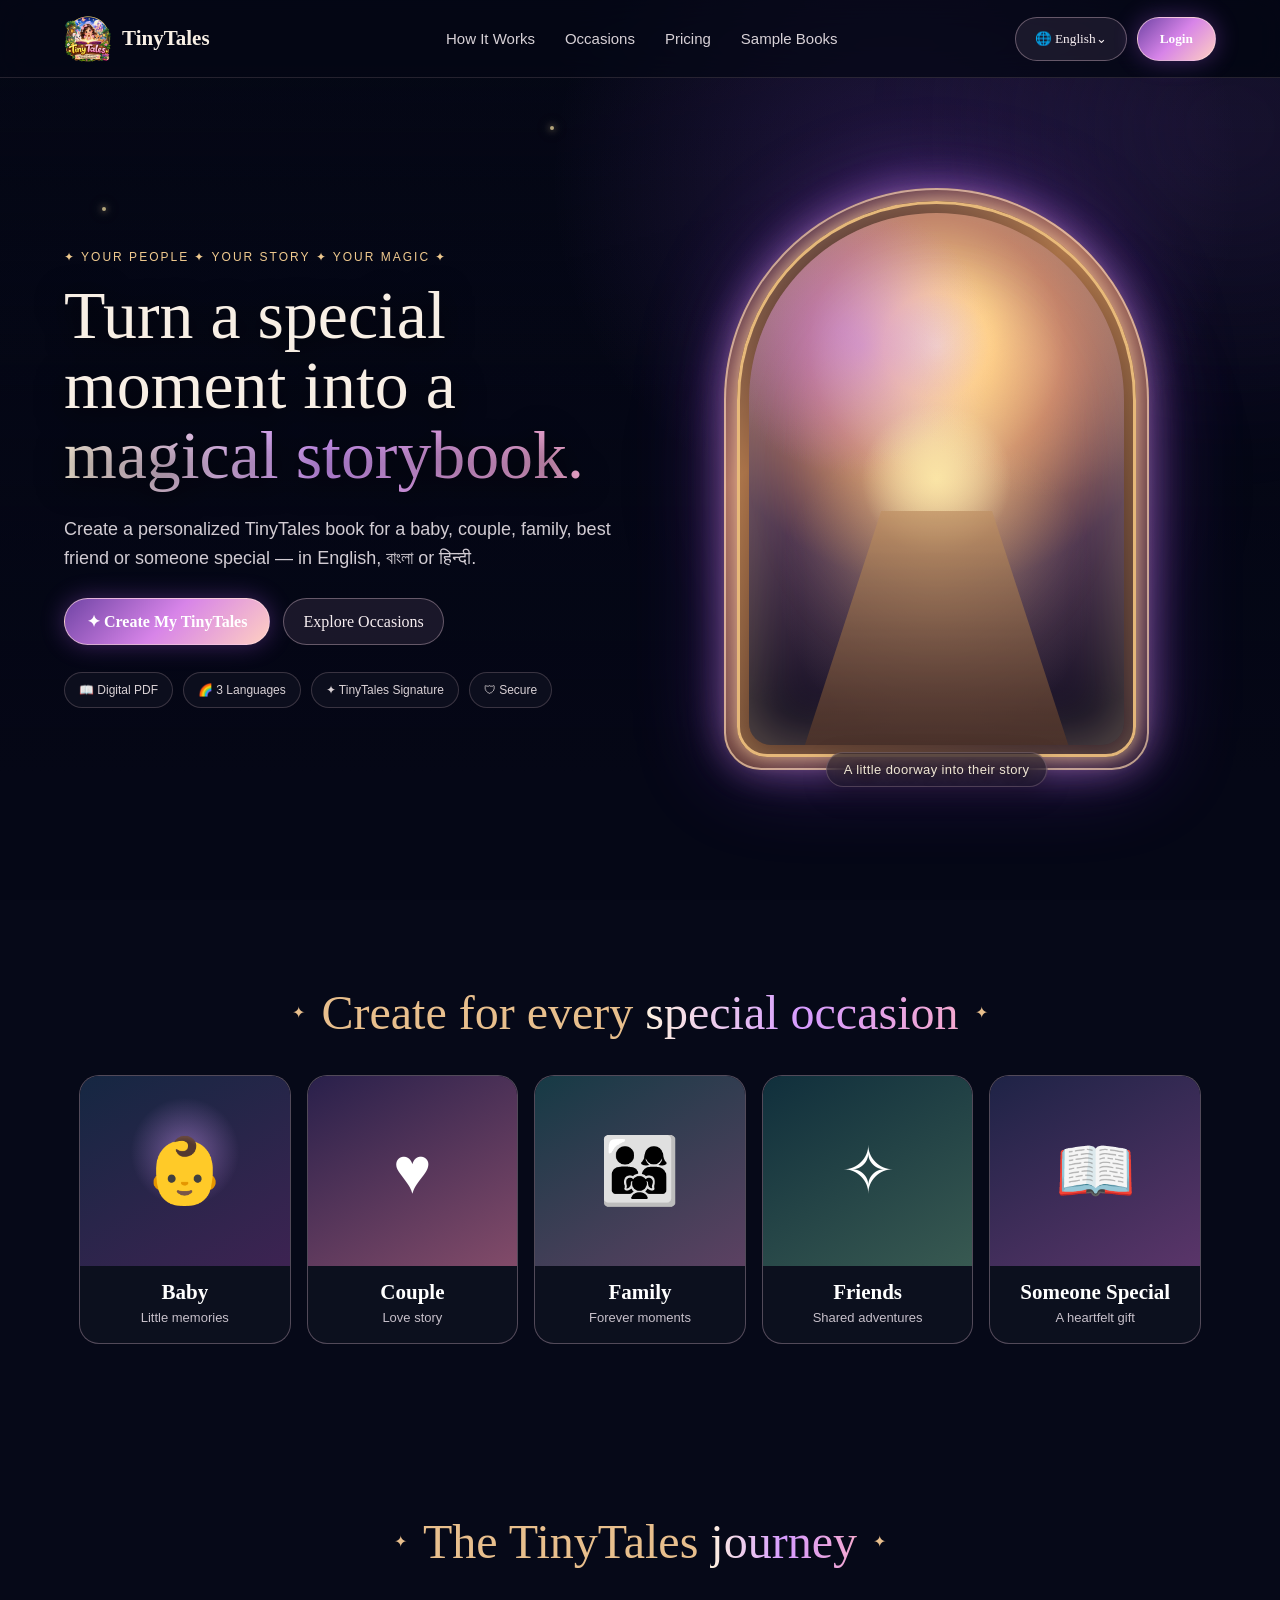
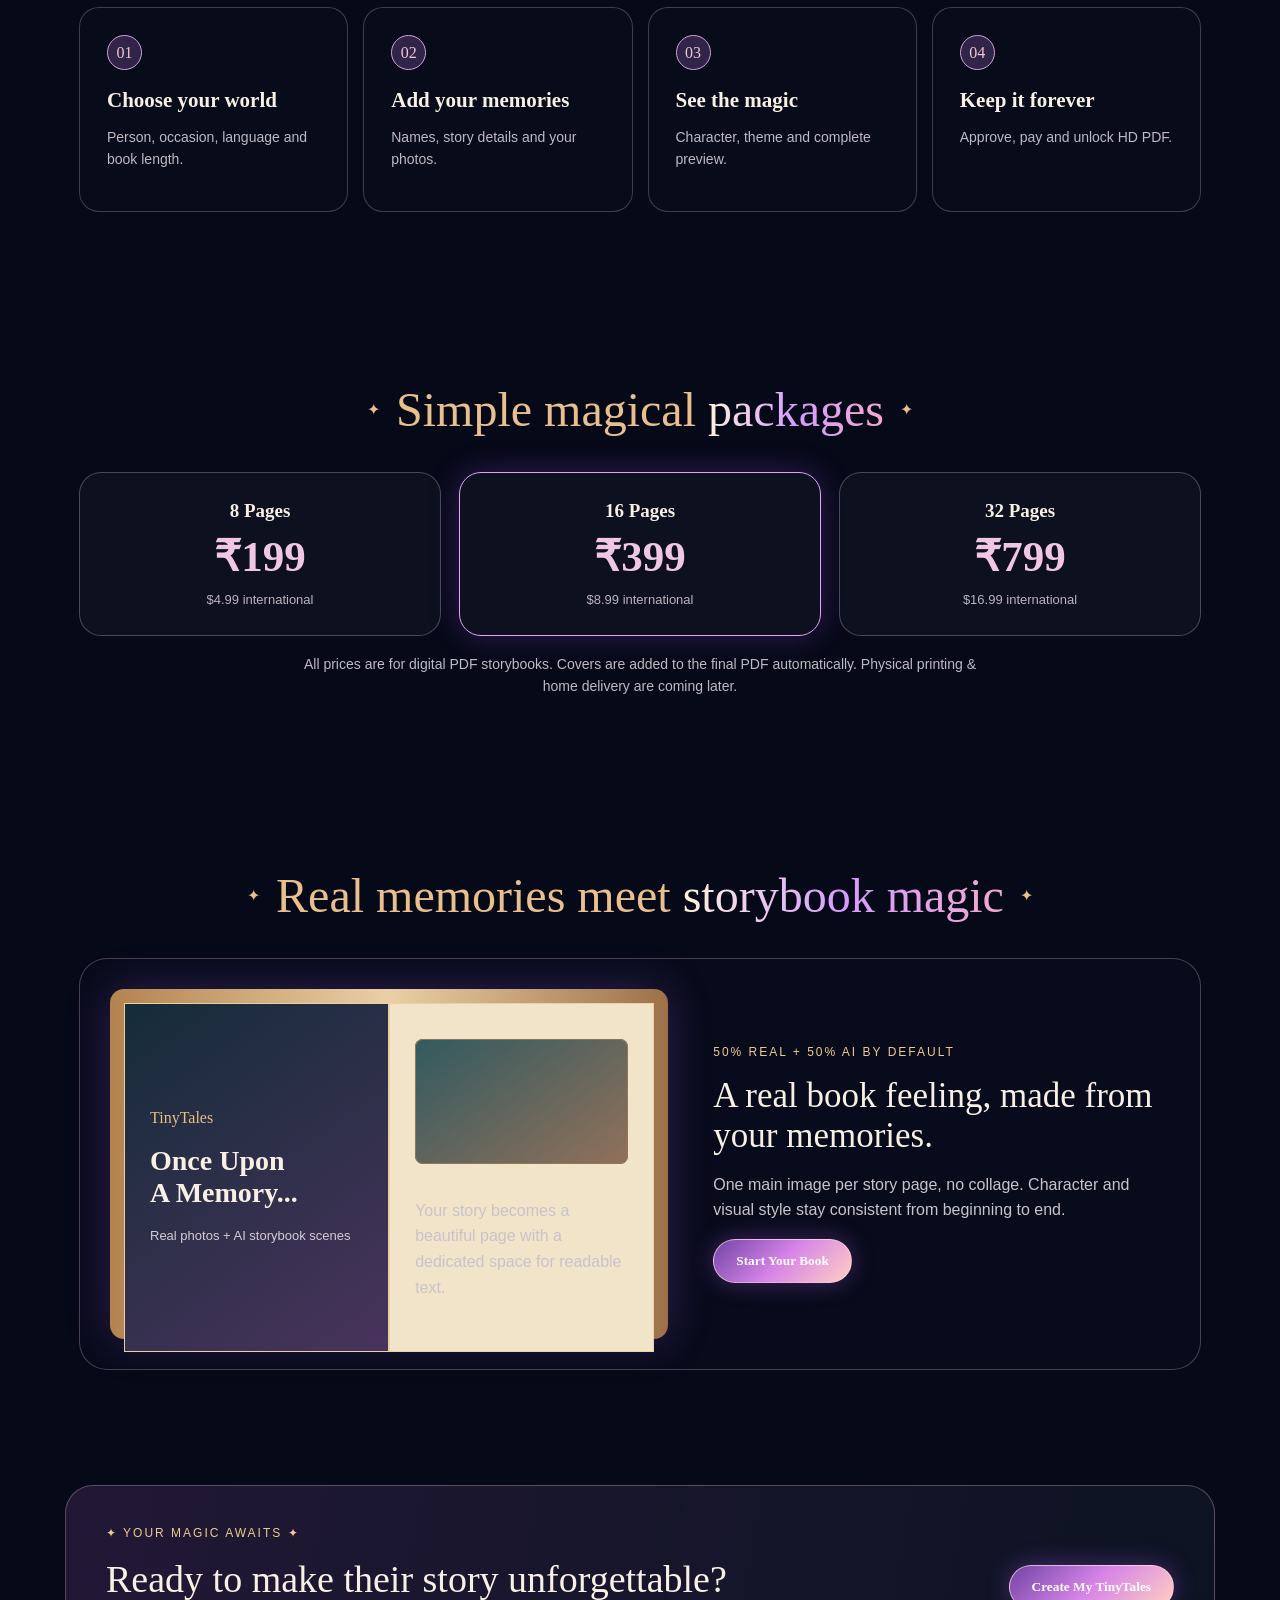
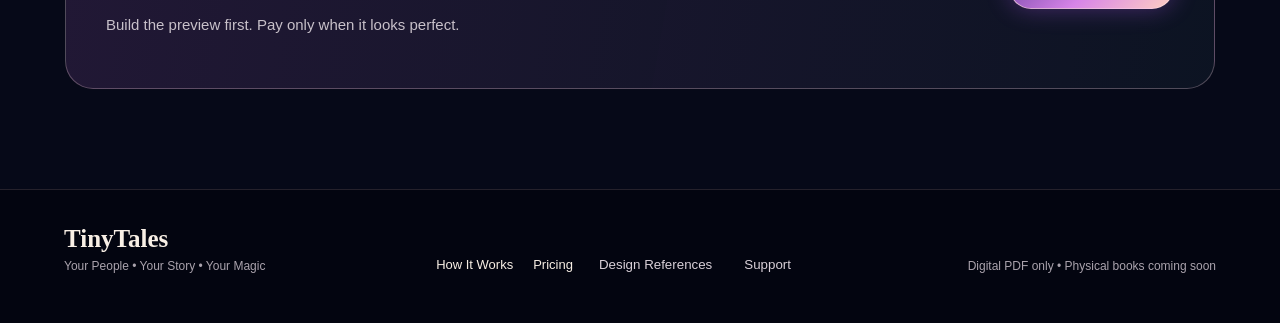
==== commit 69a2d544: "Refactor HTML structure and update styles" ====
--- a/index.html
+++ b/index.html
@@ -11,80 +11,1084 @@
 <link rel="icon" href="assets/tinytales-logo.png">
 <title>TinyTales — Personalized Magical Storybooks</title>
 <link rel="stylesheet" href="style.css">
+
+<!-- TINYYTALES VISUAL OVERRIDE
+     Design only — JavaScript remains untouched -->
+<style>
+
+/* =========================================
+   TINYTALES HERO — MAGIC VISUAL
+   ========================================= */
+
+.portal-wrap {
+  position: relative;
+  isolation: isolate;
+  min-height: 620px;
+  display: flex;
+  align-items: center;
+  justify-content: center;
+}
+
+/* Magical glow behind the portal */
+.portal-wrap::before {
+  content: "";
+  position: absolute;
+  width: 560px;
+  height: 560px;
+  left: 50%;
+  top: 50%;
+  transform: translate(-50%, -50%);
+
+  border-radius: 50%;
+
+  background:
+    radial-gradient(
+      circle,
+      rgba(255,221,157,.30) 0%,
+      rgba(205,137,255,.16) 34%,
+      rgba(80,45,120,.08) 55%,
+      transparent 72%
+    );
+
+  filter: blur(30px);
+  z-index: -2;
+
+  animation: tinyTalesAura 5s ease-in-out infinite;
+}
+
+/* Soft secondary aura */
+.portal-wrap::after {
+  content: "";
+  position: absolute;
+  width: 380px;
+  height: 380px;
+  left: 50%;
+  top: 48%;
+  transform: translate(-50%, -50%);
+
+  border-radius: 50%;
+
+  background:
+    radial-gradient(
+      circle,
+      rgba(255,236,187,.18),
+      transparent 68%
+    );
+
+  filter: blur(25px);
+  z-index: -1;
+}
+
+
+/* =========================================
+   PORTAL FRAME
+   ========================================= */
+
+.portal {
+  position: relative;
+
+  width: min(470px, 76%);
+  aspect-ratio: .73;
+
+  padding: 15px;
+
+  border-radius: 240px 240px 42px 42px;
+
+  background:
+    linear-gradient(
+      145deg,
+      #25162d 0%,
+      #9b633e 34%,
+      #5d392a 66%,
+      #21152a 100%
+    );
+
+  box-shadow:
+    0 0 35px rgba(218,148,255,.25),
+    0 0 90px rgba(157,75,255,.28),
+    inset 0 0 0 2px rgba(255,224,174,.68);
+
+  animation: tinyTalesFloat 6s ease-in-out infinite;
+
+  z-index: 2;
+}
+
+
+/* Golden inner frame */
+.portal::before {
+  content: "";
+
+  position: absolute;
+  inset: 13px;
+
+  border-radius: 225px 225px 34px 34px;
+
+  border: 3px solid rgba(238,191,126,.95);
+
+  box-shadow:
+    0 0 18px rgba(255,216,145,.72),
+    0 0 55px rgba(224,142,255,.48),
+    inset 0 0 35px rgba(255,211,140,.35);
+
+  pointer-events: none;
+}
+
+
+/* =========================================
+   MAGICAL PORTAL INTERIOR
+   ========================================= */
+
+.portal-inner {
+  position: absolute;
+  inset: 25px;
+
+  overflow: hidden;
+
+  border-radius: 205px 205px 24px 24px;
+
+  background:
+    radial-gradient(
+      circle at 50% 25%,
+      #fff4d0 0%,
+      #ffd88f 12%,
+      #b97863 29%,
+      #4a324f 55%,
+      #151023 90%
+    );
+
+  box-shadow:
+    inset 0 0 55px rgba(255,224,163,.32);
+
+  isolation: isolate;
+}
+
+
+/* Warm magical light */
+.portal-light {
+  position: absolute;
+
+  inset: 12% 10% 18%;
+
+  background:
+    radial-gradient(
+      ellipse,
+      rgba(255,240,193,.82) 0%,
+      rgba(255,202,113,.30) 36%,
+      transparent 72%
+    );
+
+  filter: blur(25px);
+
+  animation: tinyTalesLight 4s ease-in-out infinite;
+}
+
+
+/* Magical atmospheric layers */
+.portal-inner::before {
+  content: "";
+
+  position: absolute;
+  inset: 0;
+
+  background:
+    radial-gradient(
+      circle at 25% 22%,
+      rgba(197,126,255,.30),
+      transparent 28%
+    ),
+    radial-gradient(
+      circle at 78% 28%,
+      rgba(255,182,143,.25),
+      transparent 28%
+    ),
+    radial-gradient(
+      circle at 50% 70%,
+      rgba(255,222,161,.18),
+      transparent 38%
+    );
+
+  z-index: 1;
+  pointer-events: none;
+}
+
+
+/* Magical path */
+.portal-path {
+  position: absolute;
+
+  left: 50%;
+  bottom: -4%;
+  transform: translateX(-50%);
+
+  width: 74%;
+  height: 48%;
+
+  clip-path: polygon(
+    30% 0,
+    70% 0,
+    100% 100%,
+    0 100%
+  );
+
+  background:
+    linear-gradient(
+      180deg,
+      rgba(191,145,101,.92),
+      rgba(71,44,36,.98)
+    );
+
+  box-shadow:
+    0 -25px 40px rgba(255,214,158,.16);
+
+  z-index: 3;
+}
+
+
+/* =========================================
+   CAPTION
+   ========================================= */
+
+.portal-caption {
+  position: absolute;
+
+  bottom: 2px;
+
+  z-index: 10;
+
+  padding: 9px 17px;
+
+  border-radius: 999px;
+
+  background: rgba(7,9,22,.48);
+
+  border: 1px solid rgba(244,207,218,.22);
+
+  backdrop-filter: blur(12px);
+
+  color: rgba(255,246,226,.92);
+
+  font-size: 13px;
+
+  letter-spacing: .03em;
+
+  text-shadow:
+    0 2px 8px rgba(0,0,0,.85);
+
+  box-shadow:
+    0 8px 25px rgba(0,0,0,.25);
+}
+
+
+/* =========================================
+   PAGE ATMOSPHERE
+   ========================================= */
+
+.hero {
+  position: relative;
+  overflow: hidden;
+}
+
+.hero::before {
+  content: "";
+
+  position: absolute;
+
+  width: 700px;
+  height: 700px;
+
+  right: -300px;
+  top: -300px;
+
+  border-radius: 50%;
+
+  background:
+    radial-gradient(
+      circle,
+      rgba(174,104,255,.12),
+      transparent 68%
+    );
+
+  filter: blur(35px);
+
+  pointer-events: none;
+}
+
+
+/* =========================================
+   BUTTON POLISH
+   ========================================= */
+
+.primary,
+.secondary,
+.pill-btn,
+.glass-btn {
+  transition:
+    transform .25s ease,
+    box-shadow .25s ease,
+    filter .25s ease;
+}
+
+.primary:hover {
+  transform: translateY(-2px);
+  filter: brightness(1.08);
+}
+
+.secondary:hover,
+.pill-btn:hover,
+.glass-btn:hover {
+  transform: translateY(-2px);
+}
+
+
+/* =========================================
+   FIRELIGHT / AMBIENT PARTICLES
+   ========================================= */
+
+.ambient span {
+  background: #ffe8a7;
+
+  box-shadow:
+    0 0 7px #ffe7a6,
+    0 0 18px rgba(255,221,140,.75);
+
+  animation:
+    tinyFireflyFloat 6s ease-in-out infinite,
+    tinyFireflyGlow 2s ease-in-out infinite alternate;
+}
+
+.ambient span:nth-child(1) {
+  animation-delay: .3s;
+}
+
+.ambient span:nth-child(2) {
+  animation-delay: 1.2s;
+}
+
+.ambient span:nth-child(3) {
+  animation-delay: 2s;
+}
+
+.ambient span:nth-child(4) {
+  animation-delay: 3.1s;
+}
+
+.ambient span:nth-child(5) {
+  animation-delay: 4s;
+}
+
+
+/* =========================================
+   ANIMATIONS
+   ========================================= */
+
+@keyframes tinyTalesAura {
+
+  0%,100% {
+    opacity: .55;
+    transform: translate(-50%,-50%) scale(.94);
+  }
+
+  50% {
+    opacity: .95;
+    transform: translate(-50%,-50%) scale(1.07);
+  }
+}
+
+
+@keyframes tinyTalesFloat {
+
+  0%,100% {
+    transform: translateY(0);
+  }
+
+  50% {
+    transform: translateY(-8px);
+  }
+}
+
+
+@keyframes tinyTalesLight {
+
+  0%,100% {
+    opacity: .68;
+    transform: scale(.96);
+  }
+
+  50% {
+    opacity: 1;
+    transform: scale(1.05);
+  }
+}
+
+
+@keyframes tinyFireflyFloat {
+
+  0%,100% {
+    transform: translateY(0);
+  }
+
+  50% {
+    transform: translateY(-17px);
+  }
+}
+
+
+@keyframes tinyFireflyGlow {
+
+  from {
+    opacity: .35;
+  }
+
+  to {
+    opacity: 1;
+  }
+}
+
+
+/* =========================================
+   MOBILE
+   ========================================= */
+
+@media (max-width: 980px) {
+
+  .portal-wrap {
+    min-height: 470px;
+  }
+
+  .portal {
+    width: min(360px,72vw);
+  }
+}
+
+
+@media (max-width: 600px) {
+
+  .hero {
+    padding-top: 18px;
+  }
+
+  .portal-wrap {
+    min-height: 350px;
+  }
+
+  .portal {
+    width: min(255px,68vw);
+  }
+
+  .portal-wrap::before {
+    width: 330px;
+    height: 330px;
+  }
+
+  .portal-wrap::after {
+    width: 240px;
+    height: 240px;
+  }
+
+  .portal-caption {
+    font-size: 11px;
+    padding: 7px 13px;
+  }
+
+}
+
+</style>
 </head>
+
 <body>
-<div class="ambient" aria-hidden="true"><span></span><span></span><span></span><span></span><span></span></div>
+
+<div class="ambient" aria-hidden="true">
+  <span></span><span></span><span></span><span></span><span></span>
+</div>
+
 <header class="site-header">
-  <a class="brand" href="#home"><img src="assets/tinytales-logo.png" alt="TinyTales logo"><span>TinyTales</span></a>
-  <nav><a href="#how">How It Works</a><a href="#occasions">Occasions</a><a href="#pricing">Pricing</a><a href="#samples">Sample Books</a></nav>
-  <div class="header-actions"><button class="glass-btn" id="langBtn">🌐 <span>English</span>⌄</button><button class="pill-btn" id="loginBtn">Login</button></div>
+
+  <a class="brand" href="#home">
+    <img src="assets/tinytales-logo.png" alt="TinyTales logo">
+    <span>TinyTales</span>
+  </a>
+
+  <nav>
+    <a href="#how">How It Works</a>
+    <a href="#occasions">Occasions</a>
+    <a href="#pricing">Pricing</a>
+    <a href="#samples">Sample Books</a>
+  </nav>
+
+  <div class="header-actions">
+    <button class="glass-btn" id="langBtn">
+      🌐 <span>English</span>⌄
+    </button>
+
+    <button class="pill-btn" id="loginBtn">
+      Login
+    </button>
+  </div>
+
 </header>
 
+
 <main id="home">
+
+<!-- ================= HERO ================= -->
+
 <section class="hero">
+
   <div class="hero-copy">
-    <div class="eyebrow">✦ YOUR PEOPLE ✦ YOUR STORY ✦ YOUR MAGIC ✦</div>
-    <h1>Turn a special moment into a <em>magical storybook.</em></h1>
-    <p>Create a personalized TinyTales book for a baby, couple, family, best friend or someone special — in English, বাংলা or हिन्दी.</p>
-    <div class="hero-actions"><button class="primary" data-start>✦ Create My TinyTales</button><button class="secondary" data-scroll="#occasions">Explore Occasions</button></div>
-    <div class="trust-row"><span>📖 Digital PDF</span><span>🌈 3 Languages</span><span>✦ TinyTales Signature</span><span>🛡 Secure</span></div>
-  </div>
-  <div class="portal-wrap" aria-label="TinyTales magical portal">
-    <div class="portal"><div class="portal-inner"><div class="portal-light"></div><div class="portal-path"></div></div></div>
-    <div class="portal-caption">A little doorway into their story</div>
-  </div>
+
+    <div class="eyebrow">
+      ✦ YOUR PEOPLE ✦ YOUR STORY ✦ YOUR MAGIC ✦
+    </div>
+
+    <h1>
+      Turn a special moment into a
+      <em>magical storybook.</em>
+    </h1>
+
+    <p>
+      Create a personalized TinyTales book for a baby,
+      couple, family, best friend or someone special —
+      in English, বাংলা or हिन्दी.
+    </p>
+
+    <div class="hero-actions">
+
+      <button class="primary" data-start>
+        ✦ Create My TinyTales
+      </button>
+
+      <button class="secondary" data-scroll="#occasions">
+        Explore Occasions
+      </button>
+
+    </div>
+
+    <div class="trust-row">
+      <span>📖 Digital PDF</span>
+      <span>🌈 3 Languages</span>
+      <span>✦ TinyTales Signature</span>
+      <span>🛡 Secure</span>
+    </div>
+
+  </div>
+
+
+  <!-- MAGIC PORTAL -->
+
+  <div
+    class="portal-wrap"
+    aria-label="TinyTales magical portal"
+  >
+
+    <div class="portal">
+
+      <div class="portal-inner">
+
+        <div class="portal-light"></div>
+
+        <div class="portal-path"></div>
+
+      </div>
+
+    </div>
+
+    <div class="portal-caption">
+      A little doorway into their story
+    </div>
+
+  </div>
+
 </section>
 
+
+<!-- ================= OCCASIONS ================= -->
+
 <section class="section" id="occasions">
-  <div class="section-title"><span>✦</span><h2>Create for every <em>special occasion</em></h2><span>✦</span></div>
+
+  <div class="section-title">
+    <span>✦</span>
+
+    <h2>
+      Create for every
+      <em>special occasion</em>
+    </h2>
+
+    <span>✦</span>
+  </div>
+
+
   <div class="occasion-mini">
-    <button data-type="Baby / Child"><div class="art art-baby">👶</div><b>Baby</b><small>Little memories</small></button>
-    <button data-type="Couple"><div class="art art-couple">♥</div><b>Couple</b><small>Love story</small></button>
-    <button data-type="Family"><div class="art art-family">👨‍👩‍👧</div><b>Family</b><small>Forever moments</small></button>
-    <button data-type="Best Friend"><div class="art art-friend">✧</div><b>Friends</b><small>Shared adventures</small></button>
-    <button data-type="Someone Special"><div class="art art-special">📖</div><b>Someone Special</b><small>A heartfelt gift</small></button>
-  </div>
+
+    <button data-type="Baby / Child">
+      <div class="art art-baby">👶</div>
+      <b>Baby</b>
+      <small>Little memories</small>
+    </button>
+
+    <button data-type="Couple">
+      <div class="art art-couple">♥</div>
+      <b>Couple</b>
+      <small>Love story</small>
+    </button>
+
+    <button data-type="Family">
+      <div class="art art-family">👨‍👩‍👧</div>
+      <b>Family</b>
+      <small>Forever moments</small>
+    </button>
+
+    <button data-type="Best Friend">
+      <div class="art art-friend">✧</div>
+      <b>Friends</b>
+      <small>Shared adventures</small>
+    </button>
+
+    <button data-type="Someone Special">
+      <div class="art art-special">📖</div>
+      <b>Someone Special</b>
+      <small>A heartfelt gift</small>
+    </button>
+
+  </div>
+
 </section>
 
+
+<!-- ================= JOURNEY ================= -->
+
 <section class="section journey" id="how">
- <div class="section-title"><span>✦</span><h2>The TinyTales <em>journey</em></h2><span>✦</span></div>
- <div class="journey-line">
-  <article><i>01</i><strong>Choose your world</strong><p>Person, occasion, language and book length.</p></article>
-  <article><i>02</i><strong>Add your memories</strong><p>Names, story details and your photos.</p></article>
-  <article><i>03</i><strong>See the magic</strong><p>Character, theme and complete preview.</p></article>
-  <article><i>04</i><strong>Keep it forever</strong><p>Approve, pay and unlock HD PDF.</p></article>
- </div>
+
+  <div class="section-title">
+    <span>✦</span>
+
+    <h2>
+      The TinyTales
+      <em>journey</em>
+    </h2>
+
+    <span>✦</span>
+  </div>
+
+
+  <div class="journey-line">
+
+    <article>
+      <i>01</i>
+      <strong>Choose your world</strong>
+      <p>
+        Person, occasion, language and book length.
+      </p>
+    </article>
+
+    <article>
+      <i>02</i>
+      <strong>Add your memories</strong>
+      <p>
+        Names, story details and your photos.
+      </p>
+    </article>
+
+    <article>
+      <i>03</i>
+      <strong>See the magic</strong>
+      <p>
+        Character, theme and complete preview.
+      </p>
+    </article>
+
+    <article>
+      <i>04</i>
+      <strong>Keep it forever</strong>
+      <p>
+        Approve, pay and unlock HD PDF.
+      </p>
+    </article>
+
+  </div>
+
 </section>
 
+
+<!-- ================= PRICING ================= -->
+
 <section class="section pricing" id="pricing">
- <div class="section-title"><span>✦</span><h2>Simple magical <em>packages</em></h2><span>✦</span></div>
- <div class="price-grid" id="priceGrid"></div>
- <p class="price-note">All prices are for digital PDF storybooks. Covers are added to the final PDF automatically. Physical printing & home delivery are coming later.</p>
+
+  <div class="section-title">
+    <span>✦</span>
+
+    <h2>
+      Simple magical
+      <em>packages</em>
+    </h2>
+
+    <span>✦</span>
+  </div>
+
+  <div class="price-grid" id="priceGrid"></div>
+
+  <p class="price-note">
+    All prices are for digital PDF storybooks.
+    Covers are added to the final PDF automatically.
+    Physical printing & home delivery are coming later.
+  </p>
+
 </section>
 
+
+<!-- ================= SAMPLES ================= -->
+
 <section class="section samples" id="samples">
- <div class="section-title"><span>✦</span><h2>Real memories meet <em>storybook magic</em></h2><span>✦</span></div>
- <div class="sample-card">
-   <div class="sample-book"><div class="sample-page"><span>TinyTales</span><b>Once Upon<br>A Memory...</b><small>Real photos + AI storybook scenes</small></div><div class="sample-page second"><div class="sample-photo"></div><p>Your story becomes a beautiful page with a dedicated space for readable text.</p></div></div>
-   <div><div class="eyebrow">50% REAL + 50% AI BY DEFAULT</div><h3>A real book feeling, made from your memories.</h3><p>One main image per story page, no collage. Character and visual style stay consistent from beginning to end.</p><button class="primary" data-start>Start Your Book</button></div>
- </div>
+
+  <div class="section-title">
+    <span>✦</span>
+
+    <h2>
+      Real memories meet
+      <em>storybook magic</em>
+    </h2>
+
+    <span>✦</span>
+  </div>
+
+
+  <div class="sample-card">
+
+    <div class="sample-book">
+
+      <div class="sample-page">
+
+        <span>TinyTales</span>
+
+        <b>
+          Once Upon<br>
+          A Memory...
+        </b>
+
+        <small>
+          Real photos + AI storybook scenes
+        </small>
+
+      </div>
+
+
+      <div class="sample-page second">
+
+        <div class="sample-photo"></div>
+
+        <p>
+          Your story becomes a beautiful page
+          with a dedicated space for readable text.
+        </p>
+
+      </div>
+
+    </div>
+
+
+    <div>
+
+      <div class="eyebrow">
+        50% REAL + 50% AI BY DEFAULT
+      </div>
+
+      <h3>
+        A real book feeling,
+        made from your memories.
+      </h3>
+
+      <p>
+        One main image per story page, no collage.
+        Character and visual style stay consistent
+        from beginning to end.
+      </p>
+
+      <button class="primary" data-start>
+        Start Your Book
+      </button>
+
+    </div>
+
+  </div>
+
 </section>
 
-<section class="cta"><div><div class="eyebrow">✦ YOUR MAGIC AWAITS ✦</div><h2>Ready to make their story unforgettable?</h2><p>Build the preview first. Pay only when it looks perfect.</p></div><button class="primary" data-start>Create My TinyTales</button></section>
+
+<!-- ================= CTA ================= -->
+
+<section class="cta">
+
+  <div>
+
+    <div class="eyebrow">
+      ✦ YOUR MAGIC AWAITS ✦
+    </div>
+
+    <h2>
+      Ready to make their story unforgettable?
+    </h2>
+
+    <p>
+      Build the preview first.
+      Pay only when it looks perfect.
+    </p>
+
+  </div>
+
+  <button class="primary" data-start>
+    Create My TinyTales
+  </button>
+
+</section>
+
 </main>
 
-<footer><div><b>TinyTales</b><small>Your People • Your Story • Your Magic</small></div><div class="footer-links"><a href="#how">How It Works</a><a href="#pricing">Pricing</a><button id="refsBtn">Design References</button><button id="supportBtn">Support</button></div><small>Digital PDF only • Physical books coming soon</small></footer>
+
+<!-- ================= FOOTER ================= -->
+
+<footer>
+
+  <div>
+    <b>TinyTales</b>
+    <small>
+      Your People • Your Story • Your Magic
+    </small>
+  </div>
+
+  <div class="footer-links">
+
+    <a href="#how">How It Works</a>
+
+    <a href="#pricing">Pricing</a>
+
+    <button id="refsBtn">
+      Design References
+    </button>
+
+    <button id="supportBtn">
+      Support
+    </button>
+
+  </div>
+
+  <small>
+    Digital PDF only • Physical books coming soon
+  </small>
+
+</footer>
+
+
+<!-- ================= STORY WIZARD ================= -->
 
 <dialog id="wizard" class="wizard-dialog">
- <div class="wizard-top"><div class="wizard-brand"><img src="assets/tinytales-logo.png" alt="TinyTales"><span>TinyTales</span></div><button class="x" data-close="wizard">×</button></div>
- <div class="progress"><div class="progress-track"><span id="progress"></span></div><div class="progress-dots" id="dots"></div></div>
- <div class="wizard-grid"><section class="wizard-main"><div class="step-kicker" id="stepKicker"></div><h2 id="stepTitle"></h2><div id="stepBody"></div><div class="wizard-actions"><button class="secondary" id="backBtn">Back</button><button class="primary" id="nextBtn">Continue</button></div></section><aside class="live-card"><div class="live-label">LIVE STORYBOOK</div><div class="live-book"><div><span>TinyTales</span><b id="liveTitle">Your Magical Story</b><small id="liveMeta">Baby / Child • Birthday</small></div></div><div class="live-tags"><span id="liveType">Baby / Child</span><span id="liveOccasion">Birthday</span><span id="liveLang">English</span><span id="livePages">8 Pages</span></div></aside></div>
+
+  <div class="wizard-top">
+
+    <div class="wizard-brand">
+
+      <img
+        src="assets/tinytales-logo.png"
+        alt="TinyTales"
+      >
+
+      <span>TinyTales</span>
+
+    </div>
+
+    <button class="x" data-close="wizard">
+      ×
+    </button>
+
+  </div>
+
+
+  <div class="progress">
+
+    <div class="progress-track">
+      <span id="progress"></span>
+    </div>
+
+    <div
+      class="progress-dots"
+      id="dots">
+    </div>
+
+  </div>
+
+
+  <div class="wizard-grid">
+
+    <section class="wizard-main">
+
+      <div
+        class="step-kicker"
+        id="stepKicker">
+      </div>
+
+      <h2 id="stepTitle"></h2>
+
+      <div id="stepBody"></div>
+
+
+      <div class="wizard-actions">
+
+        <button
+          class="secondary"
+          id="backBtn">
+          Back
+        </button>
+
+        <button
+          class="primary"
+          id="nextBtn">
+          Continue
+        </button>
+
+      </div>
+
+    </section>
+
+
+    <aside class="live-card">
+
+      <div class="live-label">
+        LIVE STORYBOOK
+      </div>
+
+      <div class="live-book">
+
+        <div>
+
+          <span>TinyTales</span>
+
+          <b id="liveTitle">
+            Your Magical Story
+          </b>
+
+          <small id="liveMeta">
+            Baby / Child • Birthday
+          </small>
+
+        </div>
+
+      </div>
+
+
+      <div class="live-tags">
+
+        <span id="liveType">
+          Baby / Child
+        </span>
+
+        <span id="liveOccasion">
+          Birthday
+        </span>
+
+        <span id="liveLang">
+          English
+        </span>
+
+        <span id="livePages">
+          8 Pages
+        </span>
+
+      </div>
+
+    </aside>
+
+  </div>
+
 </dialog>
 
-<dialog id="refs" class="refs-dialog"><div class="dialog-head"><h2>Design References</h2><button class="x" data-close="refs">×</button></div><p>The supplied references are included in this final package and are used as the visual blueprint for the real HTML/CSS/JS interface.</p><div class="refs-grid" id="refsGrid"></div></dialog>
-<dialog id="login" class="small-dialog"><h2>My TinyTales</h2><p>Customer account/login is reserved for the secure server-side integration. The front-end keeps the workflow ready without exposing credentials.</p><button class="primary" data-close="login">Close</button></dialog>
-<dialog id="support" class="small-dialog"><h2>Need Help?</h2><p>For launch, this area connects to FAQ, support tickets and order help. The physical book and home-delivery system is marked “Coming Soon”.</p><button class="primary" data-close="support">Close</button></dialog>
-<div id="toast" class="toast" role="status"></div>
+
+<!-- ================= REFERENCES ================= -->
+
+<dialog id="refs" class="refs-dialog">
+
+  <div class="dialog-head">
+
+    <h2>
+      Design References
+    </h2>
+
+    <button
+      class="x"
+      data-close="refs">
+      ×
+    </button>
+
+  </div>
+
+  <p>
+    The supplied references are included in this
+    final package and are used as the visual
+    blueprint for the real HTML/CSS/JS interface.
+  </p>
+
+  <div
+    class="refs-grid"
+    id="refsGrid">
+  </div>
+
+</dialog>
+
+
+<!-- ================= LOGIN ================= -->
+
+<dialog id="login" class="small-dialog">
+
+  <h2>
+    My TinyTales
+  </h2>
+
+  <p>
+    Customer account/login is reserved for
+    the secure server-side integration.
+    The front-end keeps the workflow ready
+    without exposing credentials.
+  </p>
+
+  <button
+    class="primary"
+    data-close="login">
+    Close
+  </button>
+
+</dialog>
+
+
+<!-- ================= SUPPORT ================= -->
+
+<dialog id="support" class="small-dialog">
+
+  <h2>
+    Need Help?
+  </h2>
+
+  <p>
+    For launch, this area connects to FAQ,
+    support tickets and order help.
+    The physical book and home-delivery system
+    is marked “Coming Soon”.
+  </p>
+
+  <button
+    class="primary"
+    data-close="support">
+    Close
+  </button>
+
+</dialog>
+
+
+<div
+  id="toast"
+  class="toast"
+  role="status">
+</div>
+
+
+<!-- DO NOT CHANGE -->
 <script src="script.js"></script>
-</body></html>
-  
+
+</body>
+  </html>
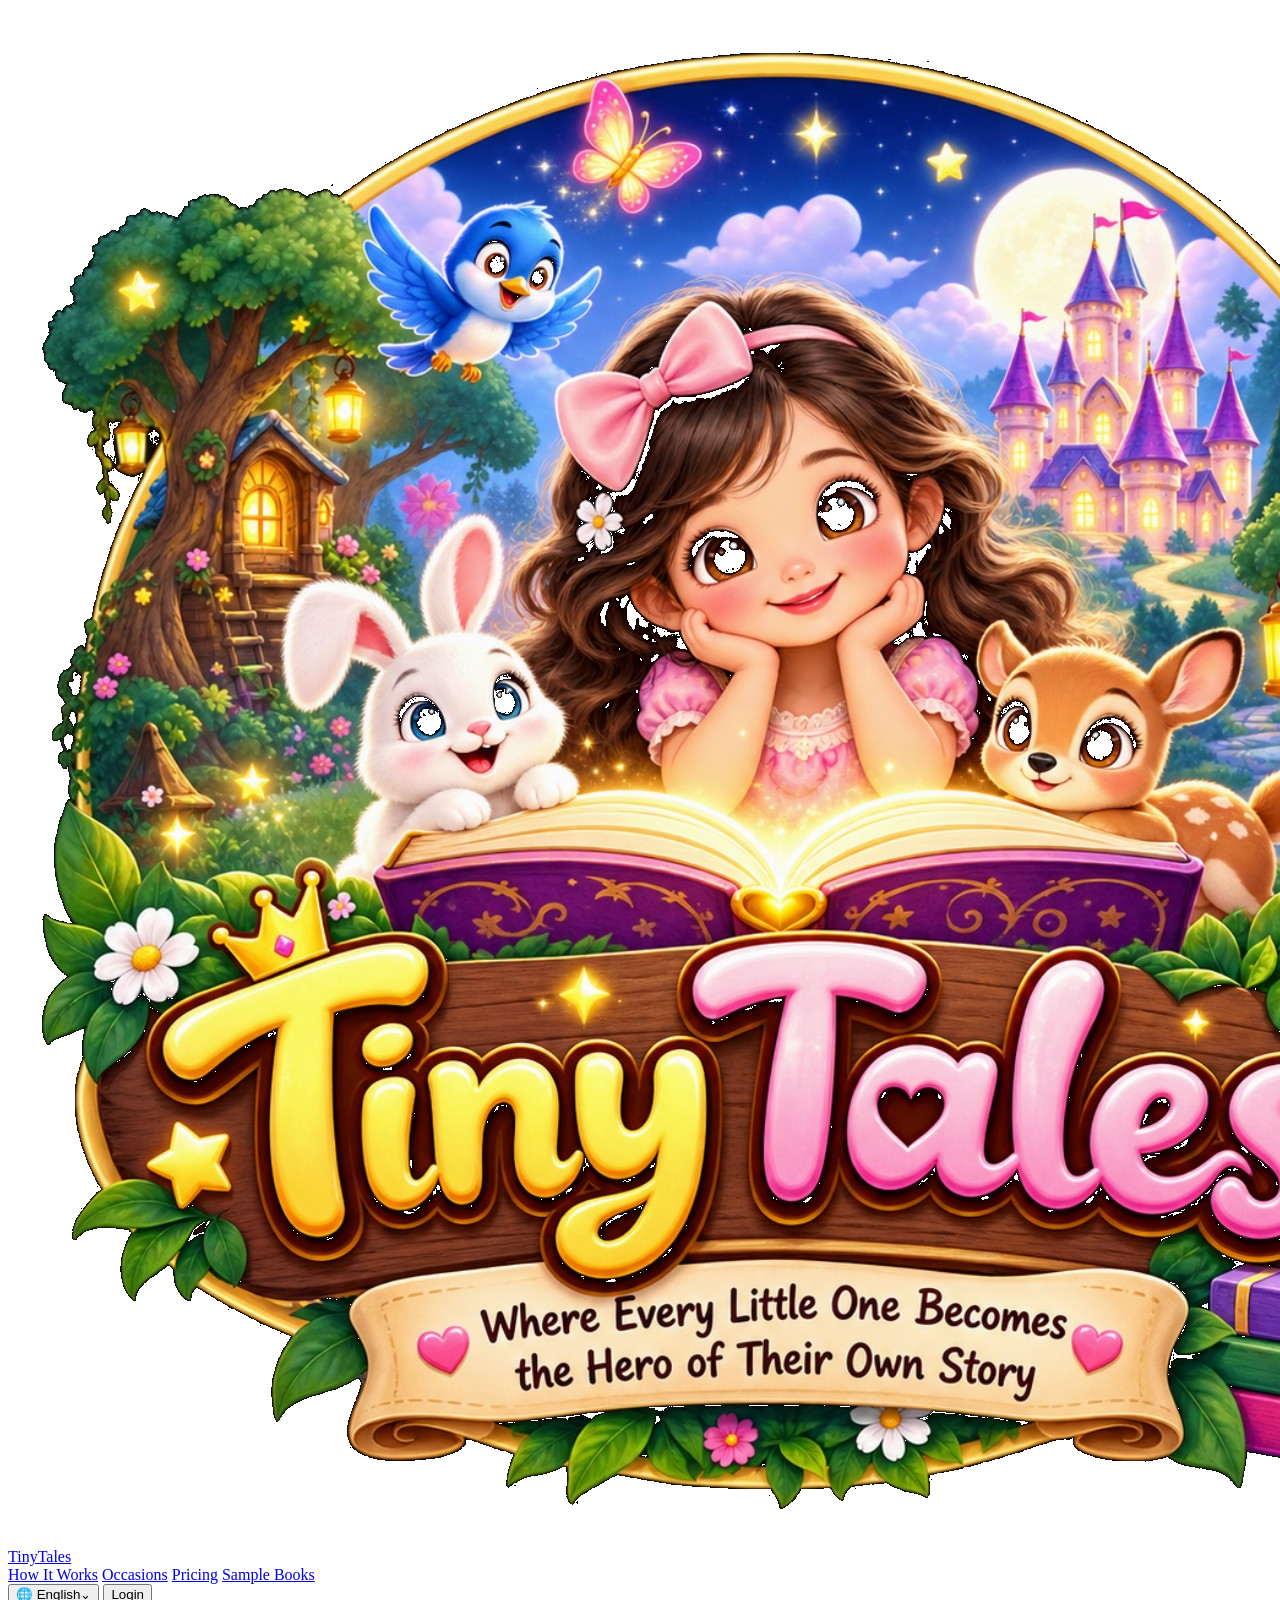
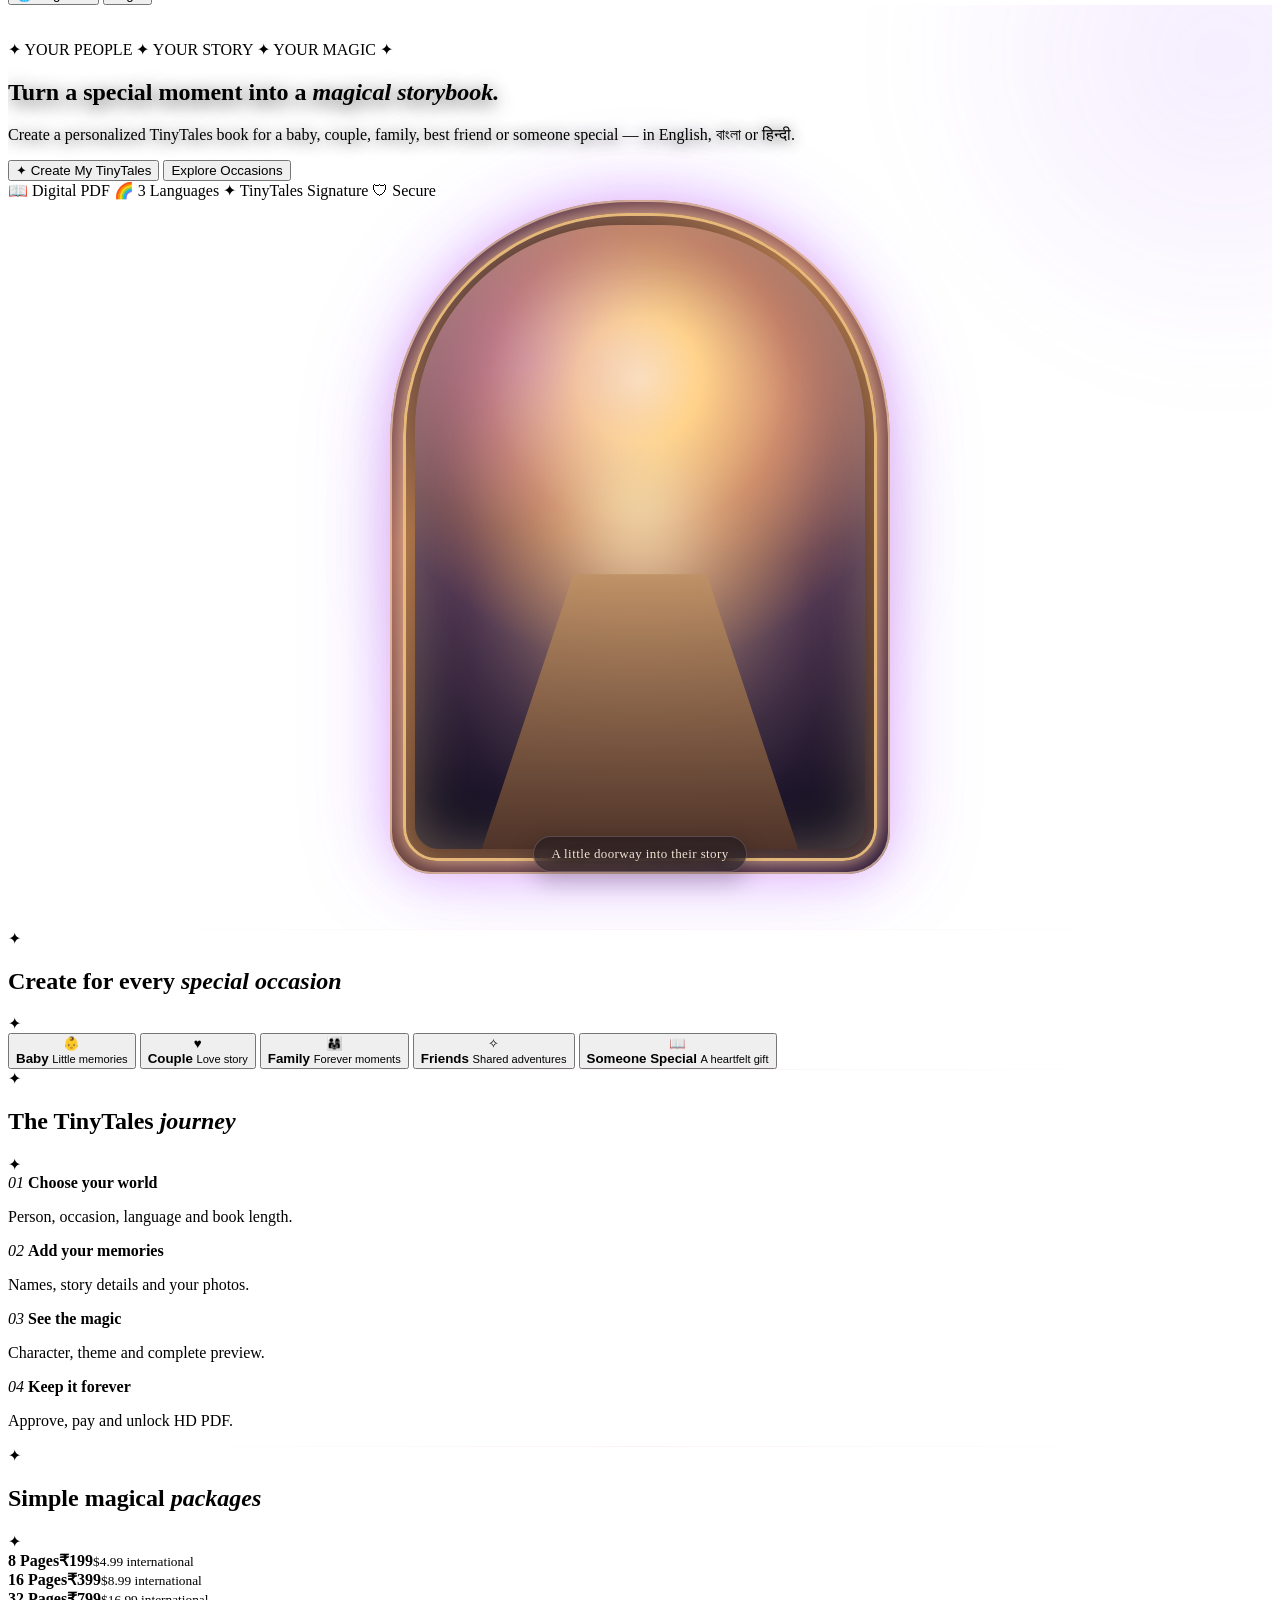
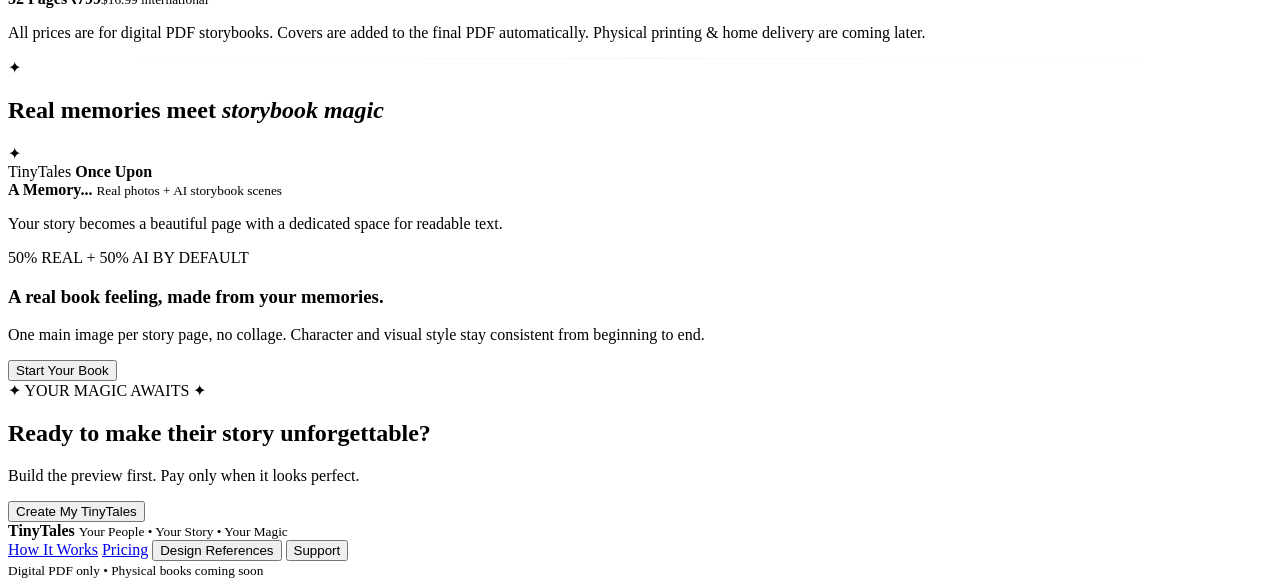
==== commit 5cbdf35c: "Update stylesheet link with versioning" ====
--- a/index.html
+++ b/index.html
@@ -10,7 +10,7 @@
 <link rel="canonical" href="https://storynest-ew9.pages.dev/">
 <link rel="icon" href="assets/tinytales-logo.png">
 <title>TinyTales — Personalized Magical Storybooks</title>
-<link rel="stylesheet" href="style.css">
+<link rel="stylesheet" href="/style.css?v=20260916">
 
 <!-- TINYYTALES VISUAL OVERRIDE
      Design only — JavaScript remains untouched -->
--- a/style.css
+++ b/style.css
@@ -1 +1,422 @@
-@font-face{font-family:BengaliDisplay;src:url('FNArafatNoakhali-Regular.ttf')}@font-face{font-family:HindiDisplay;src:url('NotoSerifDevanagari-Regular.ttf')}*{box-sizing:border-box}html{scroll-behavior:smooth}body{margin:0;background:#060918;color:#f8efe5;font-family:Georgia,'Times New Roman',serif;overflow-x:hidden}body:before{content:"";position:fixed;inset:0;z-index:-5;background:linear-gradient(180deg,rgba(4,7,20,.15),rgba(4,7,20,.88)),url('enchanted-forest.webp') center/cover fixed no-repeat}body:after{content:"";position:fixed;inset:0;z-index:-4;background:radial-gradient(circle at 70% 20%,rgba(169,92,255,.18),transparent 30%),linear-gradient(180deg,rgba(4,6,19,.25),#050716 86%);pointer-events:none}.ambient span{position:fixed;width:4px;height:4px;border-radius:50%;background:#ffe8a7;box-shadow:0 0 12px #ffe5a1;opacity:.7;z-index:-1;animation:float 7s infinite ease-in-out}.ambient span:nth-child(1){left:8%;top:23%}.ambient span:nth-child(2){left:43%;top:14%;animation-delay:1s}.ambient span:nth-child(3){left:83%;top:28%;animation-delay:2s}.ambient span:nth-child(4){left:67%;top:61%;animation-delay:3s}.ambient span:nth-child(5){left:18%;top:70%;animation-delay:4s}@keyframes float{50%{transform:translateY(-18px);opacity:1}}a{color:inherit;text-decoration:none}button{font-family:inherit}.site-header{position:sticky;top:0;z-index:20;height:78px;padding:10px clamp(18px,5vw,70px);display:flex;align-items:center;gap:25px;background:rgba(5,8,22,.72);border-bottom:1px solid rgba(236,205,205,.14);backdrop-filter:blur(16px)}.brand{display:flex;align-items:center;gap:10px;min-width:205px;font-size:21px;font-weight:700}.brand img{width:48px;height:48px;object-fit:contain;border-radius:12px}.site-header nav{display:flex;justify-content:center;gap:30px;flex:1;color:#d8d1d7;font:15px Arial,sans-serif}.site-header nav a:hover{color:#f2b6f4}.header-actions{display:flex;gap:10px}.glass-btn,.pill-btn,.secondary{border:1px solid rgba(238,205,218,.36);color:#f7eef1;background:rgba(35,31,50,.72);border-radius:999px;padding:12px 19px;cursor:pointer}.pill-btn,.primary{border:1px solid rgba(255,218,224,.65);background:linear-gradient(135deg,#7044a5,#d784e8,#ffd0c1);color:#fff;box-shadow:0 0 25px rgba(186,94,255,.32);border-radius:999px;padding:13px 22px;cursor:pointer;font-weight:700}.secondary:hover,.glass-btn:hover{border-color:#e2a9ef;background:rgba(76,52,92,.75)}.primary:hover{transform:translateY(-2px);box-shadow:0 0 35px rgba(207,111,255,.48)}.hero{min-height:calc(100vh - 78px);display:grid;grid-template-columns:1.03fr .97fr;align-items:center;max-width:1400px;margin:auto;padding:45px 5vw 65px;position:relative}.hero-copy{padding:20px 0}.eyebrow{font:12px Arial,sans-serif;letter-spacing:2px;color:#f0ca8f;margin-bottom:17px}.hero h1{font-size:clamp(44px,5.3vw,78px);font-weight:500;line-height:1.03;margin:0;max-width:800px;text-shadow:0 5px 30px #000}.hero h1 em,.section-title em{font-style:normal;background:linear-gradient(90deg,#fff3df,#d69bff,#f4a9cf);-webkit-background-clip:text;color:transparent}.hero p{font:18px/1.65 Arial,sans-serif;color:#d2ccd3;max-width:650px;margin:24px 0}.hero-actions{display:flex;gap:13px;flex-wrap:wrap}.hero-actions button{font-size:16px}.trust-row{display:flex;gap:10px;flex-wrap:wrap;margin-top:27px}.trust-row span{padding:10px 14px;border-radius:999px;background:rgba(17,19,35,.65);border:1px solid rgba(238,202,207,.2);font:12px Arial;color:#d9d1d5}.portal-wrap{display:grid;place-items:center;position:relative;min-height:600px}.portal{width:min(470px,75%);aspect-ratio:.73;position:relative;padding:18px;border-radius:235px 235px 35px 35px;background:linear-gradient(145deg,#39203f,#9b6235,#5d3b24);box-shadow:0 0 80px rgba(169,84,255,.4),inset 0 0 0 2px rgba(255,219,164,.65)}.portal:before{content:"";position:absolute;inset:16px;border-radius:220px 220px 28px 28px;border:3px solid #edc485;box-shadow:0 0 45px #f0aaff,inset 0 0 35px rgba(255,211,140,.55)}.portal-inner{position:absolute;inset:27px;border-radius:205px 205px 20px 20px;overflow:hidden;background:radial-gradient(circle at 50% 35%,#fff0bd 0,#f7b45b 16%,#6c472f 50%,#1a1026 90%)}.portal-inner:after{content:"";position:absolute;inset:0;background:radial-gradient(circle at 50% 50%,rgba(255,236,169,.85),transparent 23%),radial-gradient(circle at 30% 25%,rgba(187,113,255,.4),transparent 28%)}.portal-light{position:absolute;inset:18% 16% 22%;border-radius:50%;background:rgba(255,231,175,.5);filter:blur(25px)}.portal-path{position:absolute;left:18%;right:18%;bottom:0;height:48%;background:linear-gradient(#8e684d,#4a3025);clip-path:polygon(25% 0,75% 0,100% 100%,0 100%);opacity:.8}.portal-caption{position:absolute;bottom:10px;color:#e6d5cb;font:14px Arial;letter-spacing:.3px}.section{max-width:1250px;margin:auto;padding:85px 5vw}.section-title{display:flex;align-items:center;justify-content:center;gap:16px;color:#e8bf8d}.section-title h2{font-size:clamp(30px,4vw,48px);font-weight:500;text-align:center;margin:0}.occasion-mini{display:grid;grid-template-columns:repeat(5,1fr);gap:16px;margin-top:35px}.occasion-mini button{padding:0 0 18px;border-radius:20px;overflow:hidden;background:rgba(15,19,34,.76);border:1px solid rgba(233,196,215,.32);color:#fff;cursor:pointer;transition:.25s}.occasion-mini button:hover{transform:translateY(-7px);border-color:#dca2ef;box-shadow:0 0 30px rgba(169,76,255,.3)}.art{height:190px;display:grid;place-items:center;font-size:65px;background:radial-gradient(circle at 50% 40%,rgba(217,160,255,.45),transparent 35%),linear-gradient(150deg,#152742,#3d2352)}.art-couple{background:linear-gradient(150deg,#29204b,#824b69)}.art-family{background:linear-gradient(150deg,#163a45,#5c4162)}.art-friend{background:linear-gradient(150deg,#102f3c,#385951)}.art-special{background:linear-gradient(150deg,#1e2346,#5a3569)}.occasion-mini b,.occasion-mini small{display:block}.occasion-mini b{font-size:21px;margin-top:14px}.occasion-mini small{font:13px Arial;color:#c7c0ca;margin-top:5px}.journey-line{display:grid;grid-template-columns:repeat(4,1fr);gap:15px;margin-top:38px}.journey-line article{position:relative;padding:27px;border-radius:20px;background:rgba(11,15,29,.72);border:1px solid rgba(236,202,203,.25);min-height:170px}.journey-line i{display:inline-grid;place-items:center;width:35px;height:35px;border-radius:50%;background:rgba(191,122,234,.22);border:1px solid #d3a2d9;font-style:normal;color:#f1c7d6}.journey-line strong{display:block;font-size:21px;margin-top:18px}.journey-line p,.price-note{font:14px/1.55 Arial;color:#bfb9c2}.price-grid{display:grid;grid-template-columns:repeat(3,1fr);gap:18px;margin-top:35px}.price-card{padding:27px;border-radius:22px;background:rgba(15,18,34,.78);border:1px solid rgba(236,198,204,.3);text-align:center}.price-card.featured{border-color:#dfa6f4;box-shadow:0 0 32px rgba(180,84,255,.24)}.price-card b{font-size:19px}.price-card strong{display:block;font-size:43px;color:#efc7e4;margin:9px}.price-card small{font:13px Arial;color:#bcb5bf}.price-note{text-align:center;margin:18px auto 0;max-width:700px}.sample-card{margin-top:35px;padding:30px;border:1px solid rgba(235,202,209,.28);background:rgba(10,14,29,.7);border-radius:28px;display:grid;grid-template-columns:1.1fr .9fr;gap:45px;align-items:center}.sample-book{display:grid;grid-template-columns:1fr 1fr;height:350px;padding:14px;border-radius:14px;background:linear-gradient(90deg,#b3834f,#ead0a5,#9d7048);box-shadow:0 0 45px rgba(172,93,245,.24)}.sample-page{background:linear-gradient(145deg,#152c39,#49335c);padding:35px 25px;display:flex;flex-direction:column;justify-content:center;gap:18px;border:1px solid #ead0a5}.sample-page span{color:#e8bf82}.sample-page b{font-size:28px}.sample-page small,.sample-page p{font:13px/1.45 Arial;color:#d5ccd2}.sample-page.second{background:#f1e4c8;color:#33281e}.sample-photo{height:125px;border-radius:8px;background:linear-gradient(145deg,#315a60,#92715a);box-shadow:inset 0 0 0 1px #8f7657}.sample-card h3{font-size:35px;font-weight:500;margin:0}.sample-card p{font:16px/1.6 Arial;color:#c9c3cb}.cta{max-width:1150px;margin:30px auto 100px;padding:40px;border-radius:28px;border:1px solid rgba(239,201,216,.3);background:linear-gradient(100deg,rgba(38,26,57,.88),rgba(14,23,38,.8));display:flex;align-items:center;justify-content:space-between;gap:25px}.cta h2{font-size:38px;font-weight:500;margin:0 0 8px}.cta p{font:15px Arial;color:#c8c1ca}footer{padding:35px 5vw 50px;background:rgba(4,6,16,.9);border-top:1px solid rgba(239,203,205,.14);display:flex;justify-content:space-between;gap:20px;align-items:flex-end}footer b{font-size:25px}footer small{display:block;font:12px Arial;color:#aaa3ad;margin-top:6px}.footer-links{display:flex;gap:20px;align-items:center;font:13px Arial}.footer-links button{border:0;background:none;color:#d9d0d8;cursor:pointer}.wizard-dialog,.refs-dialog,.small-dialog{border:1px solid rgba(235,174,244,.62);background:#080c1d;color:#f9f0e7;border-radius:25px;box-shadow:0 0 90px rgba(138,63,255,.35);padding:0}.wizard-dialog{width:min(1200px,95vw);max-height:92vh;overflow:auto}.wizard-dialog::backdrop,.refs-dialog::backdrop,.small-dialog::backdrop{background:rgba(0,0,0,.75);backdrop-filter:blur(6px)}.wizard-top{display:flex;justify-content:space-between;align-items:center;padding:14px 22px;border-bottom:1px solid rgba(235,202,205,.14)}.wizard-brand{display:flex;align-items:center;gap:8px;font-weight:700}.wizard-brand img{width:43px;height:43px;object-fit:contain}.x{border:0;background:none;color:#fff;font-size:30px;cursor:pointer}.progress{padding:18px 7% 0}.progress-track{height:5px;border-radius:99px;background:#27263a}.progress-track span{display:block;height:100%;width:16.6%;background:linear-gradient(90deg,#a86cff,#ffc5d9);border-radius:99px;box-shadow:0 0 14px #bf85ff;transition:.3s}.progress-dots{display:flex;justify-content:space-between;margin-top:8px}.progress-dots span{width:8px;height:8px;border-radius:50%;background:#50475a}.progress-dots span.active{background:#f5c7df;box-shadow:0 0 10px #e8a5ff}.wizard-grid{display:grid;grid-template-columns:1.25fr .55fr;gap:20px;padding:32px 7% 38px}.wizard-main{min-height:520px}.step-kicker{font:11px Arial;letter-spacing:2px;color:#dda6dc}.wizard-main h2{font-size:clamp(32px,4vw,50px);font-weight:500;margin:9px 0 28px}.option-grid{display:grid;grid-template-columns:repeat(3,1fr);gap:12px}.choice{padding:16px;border-radius:16px;border:1px solid rgba(235,201,213,.3);background:rgba(31,29,47,.72);color:#f7edf0;cursor:pointer;min-height:58px}.choice.active{border-color:#e0a7f5;background:linear-gradient(135deg,rgba(110,56,156,.68),rgba(56,44,72,.78));box-shadow:0 0 22px rgba(189,87,255,.27)}.field-grid{display:grid;grid-template-columns:1fr 1fr;gap:14px}.field.full{grid-column:1/-1}.field label{font:12px Arial;color:#d4ccd4;margin-bottom:7px;display:block}.field input,.field textarea,.field select{width:100%;padding:14px;border-radius:13px;border:1px solid rgba(236,201,213,.34);background:rgba(9,13,28,.8);color:#fff;font:16px Georgia}.field textarea{min-height:110px;resize:vertical}.upload{padding:30px;border:1px dashed rgba(231,177,237,.55);border-radius:20px;background:rgba(38,27,50,.45);text-align:center}.upload .icon{font-size:48px}.photo-list{display:flex;gap:8px;flex-wrap:wrap;margin-top:15px}.photo-chip{padding:8px 10px;border-radius:10px;background:rgba(191,119,224,.18);font:12px Arial}.live-card{padding:22px;border-radius:22px;background:rgba(25,22,40,.62);border:1px solid rgba(239,201,215,.28);align-self:start;position:sticky;top:10px}.live-label{font:11px Arial;letter-spacing:1.5px;color:#d9a3d5}.live-book{width:210px;height:290px;margin:20px auto;padding:8px;background:linear-gradient(90deg,#8d6543,#ead1a6,#81593d);border-radius:8px;box-shadow:0 0 35px rgba(192,103,255,.3)}.live-book>div{height:100%;border:2px solid #e5c389;border-radius:5px;background:radial-gradient(circle at 50% 30%,rgba(220,186,255,.38),transparent 28%),linear-gradient(145deg,#10263a,#492658);display:flex;flex-direction:column;justify-content:center;align-items:center;text-align:center;padding:20px}.live-book span{color:#edc884}.live-book b{font-size:24px;margin-top:28px}.live-book small{font:12px Arial;color:#d2c7d0;margin-top:12px}.live-tags{display:grid;grid-template-columns:1fr 1fr;gap:7px}.live-tags span{padding:9px;border-radius:10px;background:rgba(7,10,23,.6);border:1px solid rgba(238,201,215,.18);font:11px Arial}.wizard-actions{display:flex;justify-content:space-between;margin-top:28px}.approval{display:grid;grid-template-columns:1.4fr .6fr;gap:18px}.preview-spread{height:360px;padding:18px;background:#b98b5c;border-radius:12px;display:grid;grid-template-columns:1fr 1fr;gap:2px}.preview-page{background:#f3e7cb;color:#31281e;padding:22px}.preview-page h3{font-size:24px}.watermark{position:absolute;transform:rotate(-15deg);font:26px Arial;color:rgba(80,50,100,.28);margin:130px 50px}.review-box{padding:22px;border:1px solid rgba(235,191,211,.3);border-radius:18px;background:rgba(37,28,47,.7)}.review-box button{width:100%;margin:6px 0}.payment-box{padding:24px;border:1px solid rgba(235,191,211,.3);border-radius:18px;background:rgba(25,21,38,.7)}.payment-box h3{font-size:25px}.toast{position:fixed;z-index:100;bottom:24px;left:50%;transform:translate(-50%,25px);opacity:0;pointer-events:none;padding:12px 18px;border-radius:999px;background:#1b1327;border:1px solid #d9a5e5;box-shadow:0 0 25px rgba(180,88,255,.4);font:13px Arial;transition:.25s}.toast.show{opacity:1;transform:translate(-50%,0)}.refs-dialog{width:min(1100px,94vw);padding:24px;max-height:90vh;overflow:auto}.dialog-head{display:flex;justify-content:space-between;align-items:center}.refs-grid{display:grid;grid-template-columns:repeat(3,1fr);gap:12px}.refs-grid figure{margin:0}.refs-grid img{display:block;width:100%;border-radius:12px;border:1px solid rgba(238,197,213,.28)}.refs-grid figcaption{font:11px Arial;color:#aaa3ae;margin-top:5px}.small-dialog{width:min(500px,90vw);padding:28px}.small-dialog p{font:15px/1.6 Arial;color:#c9c1ca}.bengali{font-family:BengaliDisplay,Georgia}.hindi{font-family:HindiDisplay,Georgia}@media(max-width:980px){.site-header nav{display:none}.brand{min-width:auto}.hero{grid-template-columns:1fr;padding-top:35px}.portal-wrap{min-height:430px;order:-1}.portal{width:min(330px,70vw)}.occasion-mini{grid-template-columns:repeat(3,1fr)}.journey-line{grid-template-columns:1fr 1fr}.sample-card{grid-template-columns:1fr}.wizard-grid{grid-template-columns:1fr}.live-card{position:relative}.approval{grid-template-columns:1fr}.refs-grid{grid-template-columns:1fr 1fr}}@media(max-width:600px){.site-header{height:70px;padding:8px 14px}.brand span{display:none}.brand img{width:45px;height:45px}.header-actions{margin-left:auto}.glass-btn{padding:10px 13px}.glass-btn span{display:none}.pill-btn{padding:10px 17px}.hero{padding:26px 20px 48px;min-height:auto}.portal-wrap{min-height:310px}.portal{width:220px}.portal-caption{font-size:12px}.hero h1{font-size:46px}.hero p{font-size:15px}.trust-row span{font-size:10px}.section{padding:55px 20px}.occasion-mini{grid-template-columns:1fr 1fr}.occasion-mini button:last-child{grid-column:1/-1}.art{height:145px}.journey-line{grid-template-columns:1fr}.price-grid{grid-template-columns:1fr}.sample-book{height:270px}.sample-page{padding:15px}.sample-page b{font-size:20px}.sample-card{padding:18px;gap:25px}.cta{margin:10px 20px 65px;padding:25px;display:block}.cta h2{font-size:29px}.cta .primary{margin-top:12px}.wizard-dialog{width:96vw}.wizard-grid{padding:25px 20px}.option-grid{grid-template-columns:1fr 1fr}.field-grid{grid-template-columns:1fr}.field.full{grid-column:auto}.wizard-main{min-height:500px}.wizard-main h2{font-size:31px}.progress{padding-left:20px;padding-right:20px}.live-card{display:none}.wizard-actions{position:sticky;bottom:0;padding-top:15px;background:linear-gradient(transparent,#080c1d 25%)}footer{display:block;padding:30px 20px}.footer-links{flex-wrap:wrap;margin:18px 0}.refs-grid{grid-template-columns:1fr}.wizard-top{padding:10px 15px}}
+/* ============================================
+   TinyTales FINAL VISUAL POLISH
+   Existing website — DESIGN ONLY
+   JS untouched
+   ============================================ */
+
+body:before {
+  background:
+    linear-gradient(
+      180deg,
+      rgba(4,7,20,.05),
+      rgba(4,7,20,.82)
+    ),
+    url('enchanted-forest.webp') center/cover fixed no-repeat;
+}
+
+body:after {
+  background:
+    radial-gradient(
+      circle at 50% 30%,
+      rgba(255,210,150,.12),
+      transparent 25%
+    ),
+    radial-gradient(
+      circle at 75% 20%,
+      rgba(186,105,255,.18),
+      transparent 32%
+    ),
+    linear-gradient(
+      180deg,
+      rgba(4,6,19,.08),
+      #050716 88%
+    );
+}
+
+/* ---------- HERO ---------- */
+
+.hero {
+  min-height: calc(100vh - 78px);
+  padding-top: 35px;
+  padding-bottom: 55px;
+}
+
+.hero-copy {
+  position: relative;
+  z-index: 4;
+}
+
+.hero h1 {
+  text-shadow:
+    0 4px 18px rgba(0,0,0,.75),
+    0 0 45px rgba(170,100,255,.12);
+}
+
+.hero p {
+  text-shadow: 0 2px 14px rgba(0,0,0,.7);
+}
+
+/* ---------- PORTAL VISUAL ---------- */
+
+.portal-wrap {
+  min-height: 600px;
+  position: relative;
+  isolation: isolate;
+}
+
+/* Magical atmosphere behind portal */
+.portal-wrap:before {
+  content: "";
+  position: absolute;
+  width: 520px;
+  height: 520px;
+  left: 50%;
+  top: 50%;
+  transform: translate(-50%,-50%);
+
+  background:
+    radial-gradient(
+      circle,
+      rgba(255,215,155,.32) 0%,
+      rgba(202,128,255,.16) 32%,
+      transparent 70%
+    );
+
+  filter: blur(30px);
+  z-index: -2;
+
+  animation: tinyTalesGlow 5s ease-in-out infinite;
+}
+
+/* Second soft magical aura */
+.portal-wrap:after {
+  content: "";
+  position: absolute;
+  width: 390px;
+  height: 390px;
+  left: 50%;
+  top: 48%;
+  transform: translate(-50%,-50%);
+
+  border-radius: 50%;
+
+  background:
+    radial-gradient(
+      circle,
+      rgba(255,226,170,.18),
+      transparent 68%
+    );
+
+  filter: blur(20px);
+  z-index: -1;
+}
+
+/* Existing portal — make it cinematic */
+.portal {
+  width: min(480px, 78%);
+  aspect-ratio: .73;
+
+  padding: 16px;
+
+  background:
+    linear-gradient(
+      145deg,
+      #28162e,
+      #9c653e 35%,
+      #5c3928 70%,
+      #24162b
+    );
+
+  box-shadow:
+    0 0 35px rgba(221,151,255,.28),
+    0 0 90px rgba(161,78,255,.32),
+    inset 0 0 0 2px rgba(255,224,173,.7);
+
+  animation: portalFloat 6s ease-in-out infinite;
+}
+
+.portal:before {
+  inset: 14px;
+
+  border: 3px solid #e8bd7e;
+
+  box-shadow:
+    0 0 18px rgba(255,214,145,.8),
+    0 0 55px rgba(227,142,255,.55),
+    inset 0 0 35px rgba(255,211,140,.5);
+}
+
+/* Portal inner atmosphere */
+.portal-inner {
+  inset: 25px;
+
+  background:
+    radial-gradient(
+      circle at 50% 28%,
+      #fff5d0 0%,
+      #ffd78a 12%,
+      #b97862 27%,
+      #4b3350 54%,
+      #151024 88%
+    );
+
+  box-shadow:
+    inset 0 0 50px rgba(255,221,164,.3);
+}
+
+.portal-inner:after {
+  background:
+    radial-gradient(
+      circle at 50% 45%,
+      rgba(255,242,194,.9),
+      transparent 20%
+    ),
+    radial-gradient(
+      circle at 30% 25%,
+      rgba(198,122,255,.38),
+      transparent 30%
+    ),
+    radial-gradient(
+      circle at 72% 35%,
+      rgba(255,187,151,.25),
+      transparent 30%
+    );
+}
+
+/* Warm magical light */
+.portal-light {
+  inset: 15% 13% 20%;
+
+  background:
+    radial-gradient(
+      ellipse,
+      rgba(255,238,187,.72),
+      rgba(255,195,109,.22) 38%,
+      transparent 72%
+    );
+
+  filter: blur(25px);
+
+  animation: portalLight 4s ease-in-out infinite;
+}
+
+/* Path */
+.portal-path {
+  background:
+    linear-gradient(
+      180deg,
+      rgba(170,123,87,.9),
+      rgba(66,42,34,.95)
+    );
+
+  box-shadow:
+    0 -20px 35px rgba(255,213,155,.18);
+}
+
+/* Caption */
+.portal-caption {
+  bottom: 5px;
+
+  padding: 9px 16px;
+  border-radius: 999px;
+
+  background: rgba(7,9,22,.45);
+  border: 1px solid rgba(244,207,218,.2);
+
+  backdrop-filter: blur(10px);
+
+  text-shadow:
+    0 2px 8px rgba(0,0,0,.8);
+}
+
+/* ---------- AMBIENT FIREFLIES ---------- */
+
+.ambient span {
+  width: 4px;
+  height: 4px;
+
+  background: #ffe8a7;
+
+  box-shadow:
+    0 0 7px #ffe5a1,
+    0 0 18px rgba(255,221,140,.8);
+
+  animation:
+    fireflyFloat 6s ease-in-out infinite,
+    fireflyGlow 2s ease-in-out infinite alternate;
+}
+
+/* Different positions */
+.ambient span:nth-child(1) {
+  left: 9%;
+  top: 25%;
+}
+
+.ambient span:nth-child(2) {
+  left: 38%;
+  top: 17%;
+  animation-delay: 1.2s;
+}
+
+.ambient span:nth-child(3) {
+  left: 81%;
+  top: 30%;
+  animation-delay: 2.1s;
+}
+
+.ambient span:nth-child(4) {
+  left: 69%;
+  top: 60%;
+  animation-delay: 3s;
+}
+
+.ambient span:nth-child(5) {
+  left: 17%;
+  top: 68%;
+  animation-delay: 4s;
+}
+
+/* ---------- PREMIUM BUTTON POLISH ---------- */
+
+.primary {
+  transition:
+    transform .25s ease,
+    box-shadow .25s ease,
+    filter .25s ease;
+}
+
+.primary:hover {
+  filter: brightness(1.08);
+}
+
+.secondary,
+.glass-btn {
+  transition:
+    transform .25s ease,
+    border-color .25s ease,
+    background .25s ease;
+}
+
+/* ---------- SECTIONS ---------- */
+
+.section {
+  position: relative;
+}
+
+.section:before {
+  content: "";
+  position: absolute;
+
+  left: 10%;
+  right: 10%;
+  top: 0;
+
+  height: 1px;
+
+  background:
+    linear-gradient(
+      90deg,
+      transparent,
+      rgba(231,186,223,.18),
+      transparent
+    );
+}
+
+/* ---------- ANIMATIONS ---------- */
+
+@keyframes tinyTalesGlow {
+  0%,100% {
+    opacity: .55;
+    transform: translate(-50%,-50%) scale(.94);
+  }
+
+  50% {
+    opacity: .95;
+    transform: translate(-50%,-50%) scale(1.06);
+  }
+}
+
+@keyframes portalFloat {
+  0%,100% {
+    transform: translateY(0);
+  }
+
+  50% {
+    transform: translateY(-8px);
+  }
+}
+
+@keyframes portalLight {
+  0%,100% {
+    opacity: .68;
+    transform: scale(.96);
+  }
+
+  50% {
+    opacity: 1;
+    transform: scale(1.04);
+  }
+}
+
+@keyframes fireflyFloat {
+  0%,100% {
+    transform: translateY(0);
+  }
+
+  50% {
+    transform: translateY(-17px);
+  }
+}
+
+@keyframes fireflyGlow {
+  from {
+    opacity: .35;
+  }
+
+  to {
+    opacity: 1;
+  }
+}
+
+/* ---------- MOBILE ---------- */
+
+@media(max-width:980px) {
+
+  .portal-wrap {
+    min-height: 440px;
+  }
+
+  .portal {
+    width: min(350px,72vw);
+  }
+}
+
+@media(max-width:600px) {
+
+  .hero {
+    padding-top: 20px;
+  }
+
+  .portal-wrap {
+    min-height: 330px;
+  }
+
+  .portal {
+    width: min(245px,68vw);
+  }
+
+  .portal-wrap:before {
+    width: 330px;
+    height: 330px;
+  }
+
+  .portal-wrap:after {
+    width: 250px;
+    height: 250px;
+  }
+
+  .portal-caption {
+    font-size: 11px;
+    padding: 7px 12px;
+  }
+}
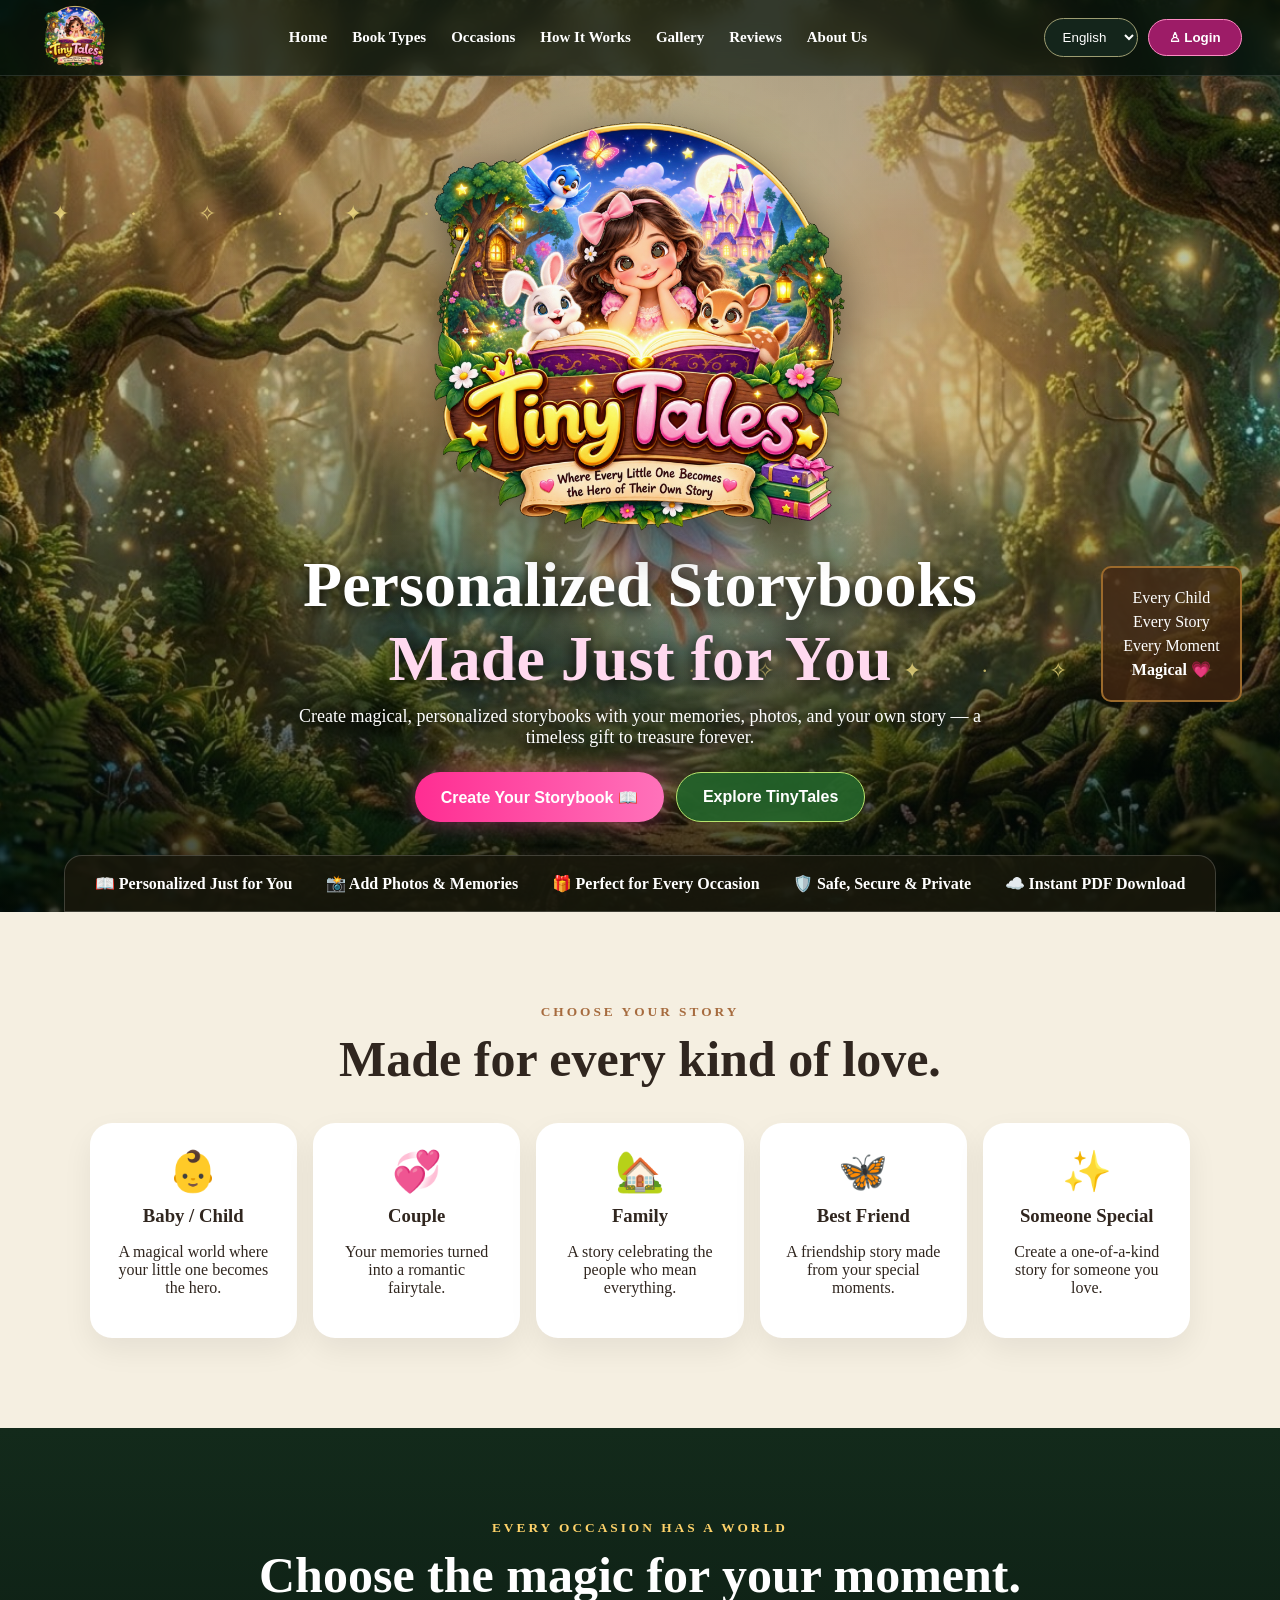
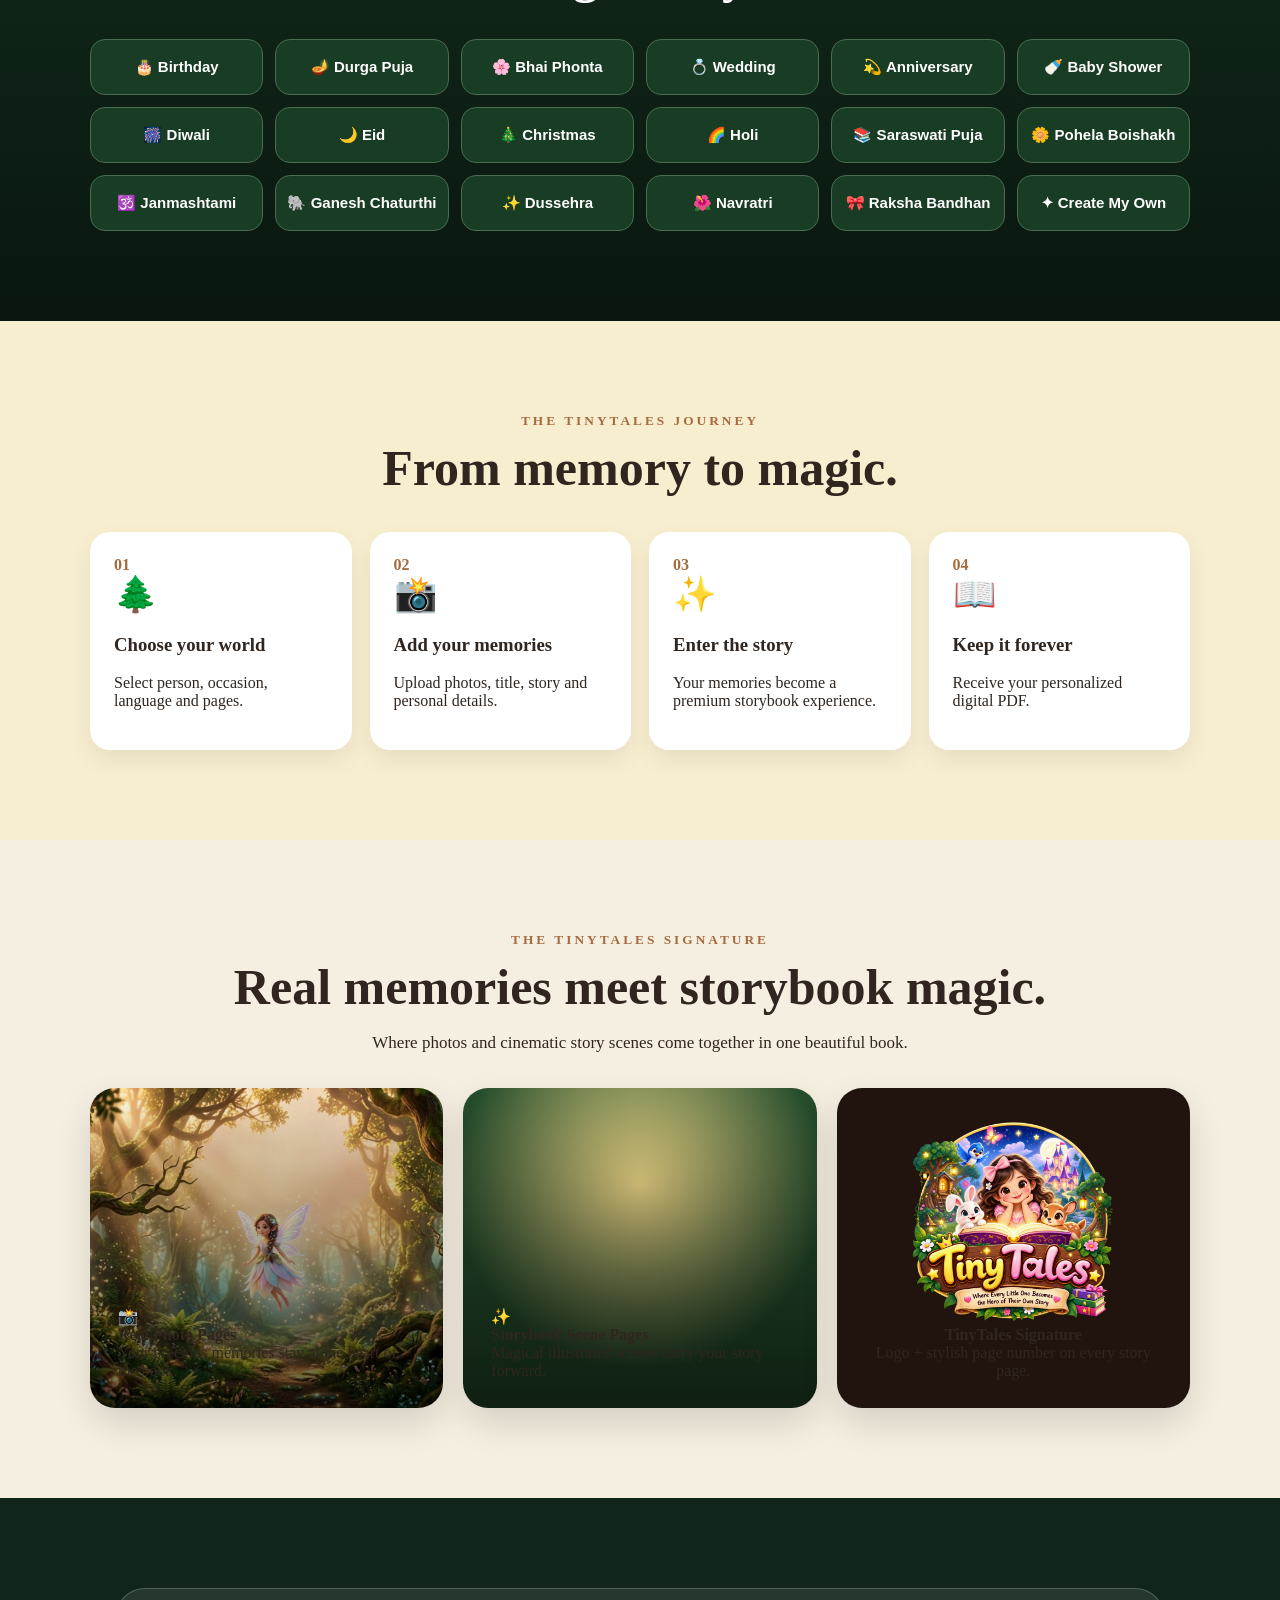
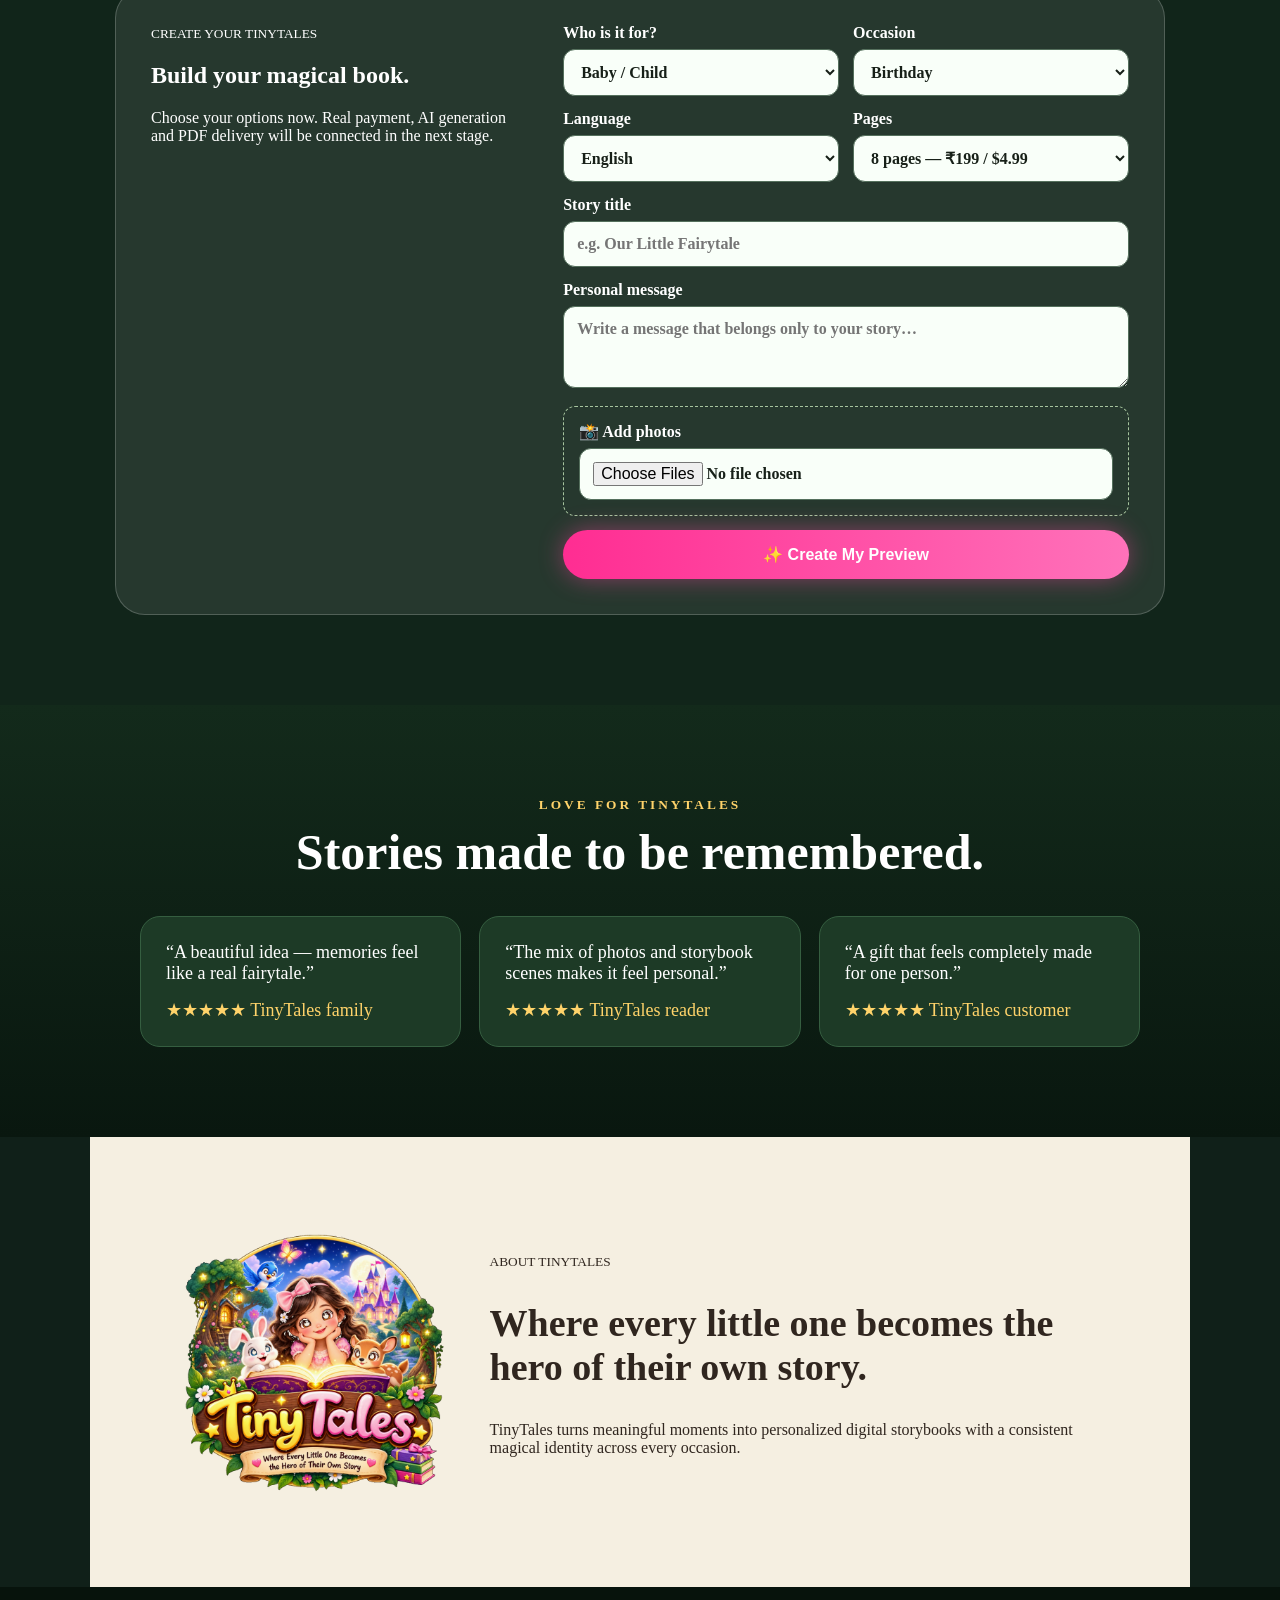
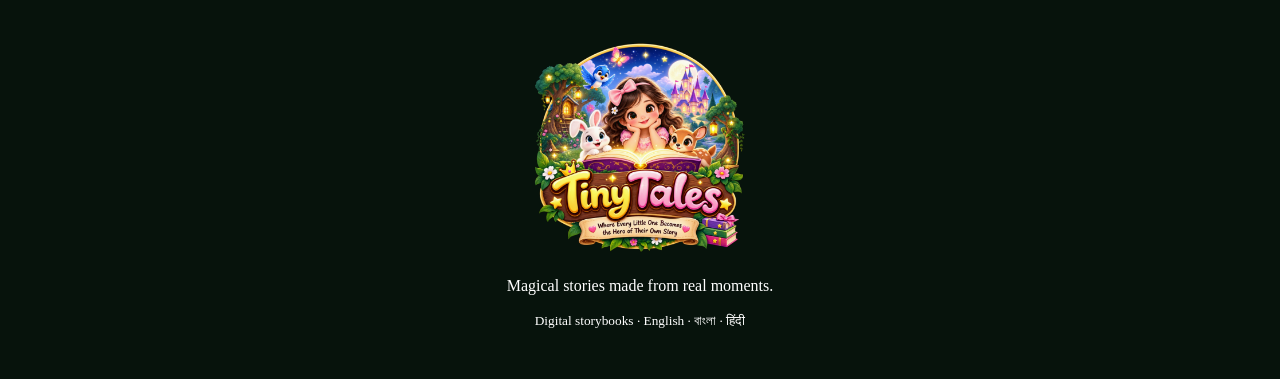
==== commit bc825e9d: "Update print statement from 'Hello' to 'Goodbye'" ====
--- a/index.html
+++ b/index.html
@@ -1,1094 +1,22 @@
-<!doctype html>
-<html lang="en">
-<head>
-<meta charset="utf-8">
-<meta name="viewport" content="width=device-width,initial-scale=1,viewport-fit=cover">
-<meta name="theme-color" content="#070a19">
-<meta name="description" content="TinyTales — personalized magical storybooks for every special occasion.">
-<meta property="og:title" content="TinyTales — Personalized Magical Storybooks">
-<meta property="og:description" content="Turn a special moment into a magical storybook.">
-<link rel="canonical" href="https://storynest-ew9.pages.dev/">
-<link rel="icon" href="assets/tinytales-logo.png">
-<title>TinyTales — Personalized Magical Storybooks</title>
-<link rel="stylesheet" href="/style.css?v=20260916">
+<!doctype html><html lang="en"><head><meta charset="utf-8"><meta name="viewport" content="width=device-width,initial-scale=1"><title>TinyTales — Personalized Magical Storybooks</title><meta name="description" content="TinyTales creates personalized magical storybooks from your memories, photos and stories in English, বাংলা and हिंदी."><link rel="icon" href="assets/favicon.png"><meta property="og:title" content="TinyTales — Personalized Magical Storybooks"><meta property="og:description" content="Where Every Little One Becomes the Hero of Their Own Story"><style id="tinytales-main-style">
+*{box-sizing:border-box}html{scroll-behavior:smooth}body{margin:0;color:#fff;background:#102019;font-family:Georgia,'Times New Roman',serif}.topbar{position:fixed;top:0;left:0;right:0;height:76px;z-index:20;display:flex;align-items:center;padding:6px 3%;background:rgba(5,18,12,.72);backdrop-filter:blur(10px);border-bottom:1px solid rgba(255,255,255,.12)}.brand img{width:74px;height:64px;object-fit:contain}.topbar nav{display:flex;gap:25px;margin:auto}.topbar nav a{color:#fff;text-decoration:none;font-weight:700;font-size:15px}.right{display:flex;gap:10px;align-items:center}.right select{background:#14251b;color:#fff;border:1px solid #9d9d72;border-radius:22px;padding:10px 14px}.login{border:1px solid #ff8bc4;background:#9d1c67;color:#fff;border-radius:24px;padding:10px 20px;font-weight:700}.hero{min-height:100vh;position:relative;overflow:hidden;display:flex;align-items:center;justify-content:center;padding:110px 6% 90px}.forest{position:absolute;inset:0;background:url('assets/enchanted-forest.webp') center/cover no-repeat;transform:scale(1.04);animation:slowzoom 18s ease-in-out infinite alternate}.shade{position:absolute;inset:0;background:linear-gradient(180deg,rgba(2,12,7,.35),rgba(3,19,10,.22) 45%,rgba(2,10,6,.78))}.rays{position:absolute;inset:-20%;background:radial-gradient(ellipse at 52% 30%,rgba(255,240,175,.25),transparent 40%);animation:glow 6s ease-in-out infinite alternate}.sparkles:before,.sparkles:after{content:'✦  ·  ✧  ·  ✦  ·  ✧  ·  ✦';position:absolute;color:#ffe98a;font-size:22px;letter-spacing:28px;animation:float 7s linear infinite;opacity:.7}.sparkles:before{top:22%;left:4%}.sparkles:after{bottom:25%;right:3%}.hero-content{position:relative;z-index:3;text-align:center;max-width:850px}.hero-logo img{width:min(430px,70vw);filter:drop-shadow(0 14px 25px rgba(0,0,0,.5))}.hero h1{font-size:clamp(32px,5vw,64px);margin:4px 0 10px;text-shadow:0 4px 16px #000}.hero h1 em{color:#ffd9ef;font-style:normal}.hero p{font-size:18px;max-width:700px;margin:0 auto 24px;text-shadow:0 3px 12px #000}.actions{display:flex;justify-content:center;gap:12px;flex-wrap:wrap}.primary,.secondary{border:0;border-radius:30px;padding:15px 26px;font-size:16px;font-weight:800;cursor:pointer}.primary{background:linear-gradient(90deg,#ff2d92,#ff72ba);color:#fff;box-shadow:0 0 25px rgba(255,68,161,.45)}.secondary{background:rgba(35,100,43,.9);color:#fff;border:1px solid #b8e56e}.side-sign{position:absolute;right:3%;bottom:23%;z-index:4;background:rgba(67,39,18,.76);padding:18px 20px;border:2px solid #9b6a2c;border-radius:10px;text-align:center;line-height:1.5}.feature-bar{position:absolute;z-index:5;bottom:0;left:5%;right:5%;display:flex;justify-content:space-around;gap:10px;flex-wrap:wrap;background:rgba(25,24,12,.85);border:1px solid rgba(255,255,255,.18);padding:18px;border-radius:18px 18px 0 0;font-weight:700}.section{padding:90px 7%;background:#f5efe1;color:#30261f}.section.dark{background:linear-gradient(180deg,#132a1b,#09170f);color:#fff}.heading{text-align:center;max-width:850px;margin:0 auto 35px}.heading small{letter-spacing:3px;font-weight:800;color:#a66b3e}.dark .heading small{color:#ffd36a}.heading h2{font-size:clamp(32px,4vw,50px);margin:10px 0}.heading p{font-size:17px}.cards{display:grid;grid-template-columns:repeat(5,1fr);gap:16px;max-width:1200px;margin:auto}.cards article{background:#fff;border-radius:22px;padding:25px;text-align:center;box-shadow:0 12px 30px #0001}.cards article:first-letter{font-size:40px}.cards h3{margin:10px 0 5px}.occasion-grid{max-width:1100px;margin:auto;display:grid;grid-template-columns:repeat(6,1fr);gap:12px}.occasion-grid button{padding:18px 8px;border-radius:15px;border:1px solid #496d51;background:#183c24;color:#fff;font-size:15px;font-weight:700}.parchment{background:#f7edcf}.steps{max-width:1100px;margin:auto;display:grid;grid-template-columns:repeat(4,1fr);gap:18px}.steps>div{background:#fff;border-radius:20px;padding:24px;box-shadow:0 10px 25px #0001}.steps b{display:block;color:#a66b3e}.steps span{font-size:35px}.gallery-grid{max-width:1100px;margin:auto;display:grid;grid-template-columns:repeat(3,1fr);gap:20px}.photo-card{min-height:260px;border-radius:25px;padding:28px;display:flex;flex-direction:column;justify-content:end;box-shadow:0 15px 35px #0002}.photo-card.real{background:linear-gradient(#0000,#0009),url('assets/enchanted-forest.webp') center/cover}.photo-card.magic{background:linear-gradient(#0000,#0009),radial-gradient(circle at 50% 30%,#f5dd8b,#254d2c 65%)}.photo-card.signature{background:#21140e;text-align:center;justify-content:center;align-items:center}.signature img{width:210px}.create{background:#11251a;color:#fff}.create-card{max-width:1050px;margin:auto;background:rgba(255,255,255,.09);border:1px solid rgba(255,255,255,.2);border-radius:30px;padding:35px;display:grid;grid-template-columns:.8fr 1.2fr;gap:35px}.form{display:grid;grid-template-columns:1fr 1fr;gap:14px}.form label{font-weight:700}.form select,.form input,.form textarea{width:100%;margin-top:7px;padding:13px;border-radius:12px;border:1px solid #55705d;background:#f9fff9;color:#172018;font:inherit}.full{grid-column:1/-1}.upload{padding:15px;border:1px dashed #a6c49e;border-radius:12px}.review-grid{max-width:1000px;margin:auto;display:grid;grid-template-columns:repeat(3,1fr);gap:18px}.review-grid blockquote{margin:0;background:#1d3a26;border:1px solid #355e40;border-radius:20px;padding:25px;font-size:18px}.review-grid footer{margin-top:15px;color:#ffd36a}.about{display:flex;align-items:center;gap:40px;max-width:1100px;margin:auto}.about img{width:270px}.about h2{font-size:38px}body>footer{background:#07130c;text-align:center;padding:50px 20px}body>footer img{width:220px;max-width:70%}@keyframes slowzoom{to{transform:scale(1.09)}}@keyframes glow{to{opacity:.55;transform:scale(1.06)}}@keyframes float{0%,100%{transform:translateY(0)}50%{transform:translateY(-20px)}}@media(max-width:1000px){.topbar nav{gap:12px}.cards{grid-template-columns:repeat(3,1fr)}.occasion-grid{grid-template-columns:repeat(4,1fr)}.steps{grid-template-columns:repeat(2,1fr)}.gallery-grid,.review-grid{grid-template-columns:1fr}.side-sign{display:none}.create-card{grid-template-columns:1fr}}@media(max-width:700px){.topbar{height:64px}.brand img{width:58px;height:54px}.topbar nav{display:none}.right select{display:none}.hero{padding-top:80px}.hero-logo img{width:260px}.hero h1{font-size:34px}.hero p{font-size:15px}.feature-bar{left:2%;right:2%;font-size:11px;padding:12px}.cards{grid-template-columns:1fr 1fr}.occasion-grid{grid-template-columns:repeat(2,1fr)}.steps{grid-template-columns:1fr}.form{grid-template-columns:1fr}.full{grid-column:auto}.about{flex-direction:column;text-align:center}.section{padding:70px 5%}}
+/* TinyTales Step 3 Bengali typography hooks */
+@font-face{font-family:'FNArafatNoakhali';src:url('assets/fonts/assets/fonts/bengali/FNArafatNoakhali-Regular.ttf');font-display:swap}
+@font-face{font-family:'FNMahinDuiDashok';src:url('assets/fonts/assets/fonts/bengali/FN Mahin Dui Dashok Regular.ttf');font-display:swap}
 
-<!-- TINYYTALES VISUAL OVERRIDE
-     Design only — JavaScript remains untouched -->
-<style>
+/* Day 2 interactive selection */
+.type-card,.occasion-btn{cursor:pointer;transition:transform .2s ease,box-shadow .2s ease,border-color .2s ease}.type-card:hover,.occasion-btn:hover{transform:translateY(-4px);box-shadow:0 12px 25px rgba(0,0,0,.18)}.type-card.selected{border:2px solid #ff5da8;box-shadow:0 0 0 4px rgba(255,93,168,.18),0 14px 30px rgba(0,0,0,.18);transform:translateY(-4px)}.occasion-grid button.selected{border-color:#ffd36a;background:linear-gradient(135deg,#214f2e,#7a3f6c);box-shadow:0 0 0 3px rgba(255,211,106,.2);transform:translateY(-3px)}
+.product-choice{display:flex;gap:18px;flex-wrap:wrap}.product-btn{border:1px solid rgba(255,255,255,.25);background:rgba(0,0,0,.2);color:#fff;border-radius:18px;padding:22px;min-width:220px;font-size:1.05rem;cursor:pointer}.product-btn.selected{outline:2px solid rgba(255,255,255,.7);transform:translateY(-2px)}.product-btn span{font-size:.82rem;opacity:.75}.wizard-head{margin-bottom:20px}.progress-track{height:8px;background:rgba(255,255,255,.15);border-radius:99px;overflow:hidden}.progress-track #progress{height:100%;width:16%;background:rgba(255,255,255,.85);transition:.25s}.step-dots{display:flex;gap:8px;margin-top:12px}.step-dot{width:30px;height:30px;border-radius:50%;display:grid;place-items:center;background:rgba(255,255,255,.12)}.step-dot.active{background:rgba(255,255,255,.85);color:#102019}.wizard-panel{animation:fadeIn .2s ease}.wizard-actions{display:flex;gap:10px;margin-top:20px;justify-content:flex-end}.wizard-panel label{display:block;margin:12px 0}.wizard-panel input,.wizard-panel textarea,.wizard-panel select{width:100%;padding:12px;border-radius:10px;border:1px solid rgba(255,255,255,.2);background:rgba(0,0,0,.18);color:inherit}.wizard-panel select option{color:#111}.wizard-panel button{padding:11px 16px;border-radius:10px;border:1px solid rgba(255,255,255,.2);cursor:pointer}.wizard-panel .primary{border:0}@keyframes fadeIn{from{opacity:0;transform:translateY(5px)}to{opacity:1;transform:none}}
 
-/* =========================================
-   TINYTALES HERO — MAGIC VISUAL
-   ========================================= */
-
-.portal-wrap {
-  position: relative;
-  isolation: isolate;
-  min-height: 620px;
-  display: flex;
-  align-items: center;
-  justify-content: center;
-}
-
-/* Magical glow behind the portal */
-.portal-wrap::before {
-  content: "";
-  position: absolute;
-  width: 560px;
-  height: 560px;
-  left: 50%;
-  top: 50%;
-  transform: translate(-50%, -50%);
-
-  border-radius: 50%;
-
-  background:
-    radial-gradient(
-      circle,
-      rgba(255,221,157,.30) 0%,
-      rgba(205,137,255,.16) 34%,
-      rgba(80,45,120,.08) 55%,
-      transparent 72%
-    );
-
-  filter: blur(30px);
-  z-index: -2;
-
-  animation: tinyTalesAura 5s ease-in-out infinite;
-}
-
-/* Soft secondary aura */
-.portal-wrap::after {
-  content: "";
-  position: absolute;
-  width: 380px;
-  height: 380px;
-  left: 50%;
-  top: 48%;
-  transform: translate(-50%, -50%);
-
-  border-radius: 50%;
-
-  background:
-    radial-gradient(
-      circle,
-      rgba(255,236,187,.18),
-      transparent 68%
-    );
-
-  filter: blur(25px);
-  z-index: -1;
-}
-
-
-/* =========================================
-   PORTAL FRAME
-   ========================================= */
-
-.portal {
-  position: relative;
-
-  width: min(470px, 76%);
-  aspect-ratio: .73;
-
-  padding: 15px;
-
-  border-radius: 240px 240px 42px 42px;
-
-  background:
-    linear-gradient(
-      145deg,
-      #25162d 0%,
-      #9b633e 34%,
-      #5d392a 66%,
-      #21152a 100%
-    );
-
-  box-shadow:
-    0 0 35px rgba(218,148,255,.25),
-    0 0 90px rgba(157,75,255,.28),
-    inset 0 0 0 2px rgba(255,224,174,.68);
-
-  animation: tinyTalesFloat 6s ease-in-out infinite;
-
-  z-index: 2;
-}
-
-
-/* Golden inner frame */
-.portal::before {
-  content: "";
-
-  position: absolute;
-  inset: 13px;
-
-  border-radius: 225px 225px 34px 34px;
-
-  border: 3px solid rgba(238,191,126,.95);
-
-  box-shadow:
-    0 0 18px rgba(255,216,145,.72),
-    0 0 55px rgba(224,142,255,.48),
-    inset 0 0 35px rgba(255,211,140,.35);
-
-  pointer-events: none;
-}
-
-
-/* =========================================
-   MAGICAL PORTAL INTERIOR
-   ========================================= */
-
-.portal-inner {
-  position: absolute;
-  inset: 25px;
-
-  overflow: hidden;
-
-  border-radius: 205px 205px 24px 24px;
-
-  background:
-    radial-gradient(
-      circle at 50% 25%,
-      #fff4d0 0%,
-      #ffd88f 12%,
-      #b97863 29%,
-      #4a324f 55%,
-      #151023 90%
-    );
-
-  box-shadow:
-    inset 0 0 55px rgba(255,224,163,.32);
-
-  isolation: isolate;
-}
-
-
-/* Warm magical light */
-.portal-light {
-  position: absolute;
-
-  inset: 12% 10% 18%;
-
-  background:
-    radial-gradient(
-      ellipse,
-      rgba(255,240,193,.82) 0%,
-      rgba(255,202,113,.30) 36%,
-      transparent 72%
-    );
-
-  filter: blur(25px);
-
-  animation: tinyTalesLight 4s ease-in-out infinite;
-}
-
-
-/* Magical atmospheric layers */
-.portal-inner::before {
-  content: "";
-
-  position: absolute;
-  inset: 0;
-
-  background:
-    radial-gradient(
-      circle at 25% 22%,
-      rgba(197,126,255,.30),
-      transparent 28%
-    ),
-    radial-gradient(
-      circle at 78% 28%,
-      rgba(255,182,143,.25),
-      transparent 28%
-    ),
-    radial-gradient(
-      circle at 50% 70%,
-      rgba(255,222,161,.18),
-      transparent 38%
-    );
-
-  z-index: 1;
-  pointer-events: none;
-}
-
-
-/* Magical path */
-.portal-path {
-  position: absolute;
-
-  left: 50%;
-  bottom: -4%;
-  transform: translateX(-50%);
-
-  width: 74%;
-  height: 48%;
-
-  clip-path: polygon(
-    30% 0,
-    70% 0,
-    100% 100%,
-    0 100%
-  );
-
-  background:
-    linear-gradient(
-      180deg,
-      rgba(191,145,101,.92),
-      rgba(71,44,36,.98)
-    );
-
-  box-shadow:
-    0 -25px 40px rgba(255,214,158,.16);
-
-  z-index: 3;
-}
-
-
-/* =========================================
-   CAPTION
-   ========================================= */
-
-.portal-caption {
-  position: absolute;
-
-  bottom: 2px;
-
-  z-index: 10;
-
-  padding: 9px 17px;
-
-  border-radius: 999px;
-
-  background: rgba(7,9,22,.48);
-
-  border: 1px solid rgba(244,207,218,.22);
-
-  backdrop-filter: blur(12px);
-
-  color: rgba(255,246,226,.92);
-
-  font-size: 13px;
-
-  letter-spacing: .03em;
-
-  text-shadow:
-    0 2px 8px rgba(0,0,0,.85);
-
-  box-shadow:
-    0 8px 25px rgba(0,0,0,.25);
-}
-
-
-/* =========================================
-   PAGE ATMOSPHERE
-   ========================================= */
-
-.hero {
-  position: relative;
-  overflow: hidden;
-}
-
-.hero::before {
-  content: "";
-
-  position: absolute;
-
-  width: 700px;
-  height: 700px;
-
-  right: -300px;
-  top: -300px;
-
-  border-radius: 50%;
-
-  background:
-    radial-gradient(
-      circle,
-      rgba(174,104,255,.12),
-      transparent 68%
-    );
-
-  filter: blur(35px);
-
-  pointer-events: none;
-}
-
-
-/* =========================================
-   BUTTON POLISH
-   ========================================= */
-
-.primary,
-.secondary,
-.pill-btn,
-.glass-btn {
-  transition:
-    transform .25s ease,
-    box-shadow .25s ease,
-    filter .25s ease;
-}
-
-.primary:hover {
-  transform: translateY(-2px);
-  filter: brightness(1.08);
-}
-
-.secondary:hover,
-.pill-btn:hover,
-.glass-btn:hover {
-  transform: translateY(-2px);
-}
-
-
-/* =========================================
-   FIRELIGHT / AMBIENT PARTICLES
-   ========================================= */
-
-.ambient span {
-  background: #ffe8a7;
-
-  box-shadow:
-    0 0 7px #ffe7a6,
-    0 0 18px rgba(255,221,140,.75);
-
-  animation:
-    tinyFireflyFloat 6s ease-in-out infinite,
-    tinyFireflyGlow 2s ease-in-out infinite alternate;
-}
-
-.ambient span:nth-child(1) {
-  animation-delay: .3s;
-}
-
-.ambient span:nth-child(2) {
-  animation-delay: 1.2s;
-}
-
-.ambient span:nth-child(3) {
-  animation-delay: 2s;
-}
-
-.ambient span:nth-child(4) {
-  animation-delay: 3.1s;
-}
-
-.ambient span:nth-child(5) {
-  animation-delay: 4s;
-}
-
-
-/* =========================================
-   ANIMATIONS
-   ========================================= */
-
-@keyframes tinyTalesAura {
-
-  0%,100% {
-    opacity: .55;
-    transform: translate(-50%,-50%) scale(.94);
-  }
-
-  50% {
-    opacity: .95;
-    transform: translate(-50%,-50%) scale(1.07);
-  }
-}
-
-
-@keyframes tinyTalesFloat {
-
-  0%,100% {
-    transform: translateY(0);
-  }
-
-  50% {
-    transform: translateY(-8px);
-  }
-}
-
-
-@keyframes tinyTalesLight {
-
-  0%,100% {
-    opacity: .68;
-    transform: scale(.96);
-  }
-
-  50% {
-    opacity: 1;
-    transform: scale(1.05);
-  }
-}
-
-
-@keyframes tinyFireflyFloat {
-
-  0%,100% {
-    transform: translateY(0);
-  }
-
-  50% {
-    transform: translateY(-17px);
-  }
-}
-
-
-@keyframes tinyFireflyGlow {
-
-  from {
-    opacity: .35;
-  }
-
-  to {
-    opacity: 1;
-  }
-}
-
-
-/* =========================================
-   MOBILE
-   ========================================= */
-
-@media (max-width: 980px) {
-
-  .portal-wrap {
-    min-height: 470px;
-  }
-
-  .portal {
-    width: min(360px,72vw);
-  }
-}
-
-
-@media (max-width: 600px) {
-
-  .hero {
-    padding-top: 18px;
-  }
-
-  .portal-wrap {
-    min-height: 350px;
-  }
-
-  .portal {
-    width: min(255px,68vw);
-  }
-
-  .portal-wrap::before {
-    width: 330px;
-    height: 330px;
-  }
-
-  .portal-wrap::after {
-    width: 240px;
-    height: 240px;
-  }
-
-  .portal-caption {
-    font-size: 11px;
-    padding: 7px 13px;
-  }
-
-}
-
-</style>
-</head>
-
-<body>
-
-<div class="ambient" aria-hidden="true">
-  <span></span><span></span><span></span><span></span><span></span>
-</div>
-
-<header class="site-header">
-
-  <a class="brand" href="#home">
-    <img src="assets/tinytales-logo.png" alt="TinyTales logo">
-    <span>TinyTales</span>
-  </a>
-
-  <nav>
-    <a href="#how">How It Works</a>
-    <a href="#occasions">Occasions</a>
-    <a href="#pricing">Pricing</a>
-    <a href="#samples">Sample Books</a>
-  </nav>
-
-  <div class="header-actions">
-    <button class="glass-btn" id="langBtn">
-      🌐 <span>English</span>⌄
-    </button>
-
-    <button class="pill-btn" id="loginBtn">
-      Login
-    </button>
-  </div>
-
-</header>
-
-
-<main id="home">
-
-<!-- ================= HERO ================= -->
-
-<section class="hero">
-
-  <div class="hero-copy">
-
-    <div class="eyebrow">
-      ✦ YOUR PEOPLE ✦ YOUR STORY ✦ YOUR MAGIC ✦
-    </div>
-
-    <h1>
-      Turn a special moment into a
-      <em>magical storybook.</em>
-    </h1>
-
-    <p>
-      Create a personalized TinyTales book for a baby,
-      couple, family, best friend or someone special —
-      in English, বাংলা or हिन्दी.
-    </p>
-
-    <div class="hero-actions">
-
-      <button class="primary" data-start>
-        ✦ Create My TinyTales
-      </button>
-
-      <button class="secondary" data-scroll="#occasions">
-        Explore Occasions
-      </button>
-
-    </div>
-
-    <div class="trust-row">
-      <span>📖 Digital PDF</span>
-      <span>🌈 3 Languages</span>
-      <span>✦ TinyTales Signature</span>
-      <span>🛡 Secure</span>
-    </div>
-
-  </div>
-
-
-  <!-- MAGIC PORTAL -->
-
-  <div
-    class="portal-wrap"
-    aria-label="TinyTales magical portal"
-  >
-
-    <div class="portal">
-
-      <div class="portal-inner">
-
-        <div class="portal-light"></div>
-
-        <div class="portal-path"></div>
-
-      </div>
-
-    </div>
-
-    <div class="portal-caption">
-      A little doorway into their story
-    </div>
-
-  </div>
-
-</section>
-
-
-<!-- ================= OCCASIONS ================= -->
-
-<section class="section" id="occasions">
-
-  <div class="section-title">
-    <span>✦</span>
-
-    <h2>
-      Create for every
-      <em>special occasion</em>
-    </h2>
-
-    <span>✦</span>
-  </div>
-
-
-  <div class="occasion-mini">
-
-    <button data-type="Baby / Child">
-      <div class="art art-baby">👶</div>
-      <b>Baby</b>
-      <small>Little memories</small>
-    </button>
-
-    <button data-type="Couple">
-      <div class="art art-couple">♥</div>
-      <b>Couple</b>
-      <small>Love story</small>
-    </button>
-
-    <button data-type="Family">
-      <div class="art art-family">👨‍👩‍👧</div>
-      <b>Family</b>
-      <small>Forever moments</small>
-    </button>
-
-    <button data-type="Best Friend">
-      <div class="art art-friend">✧</div>
-      <b>Friends</b>
-      <small>Shared adventures</small>
-    </button>
-
-    <button data-type="Someone Special">
-      <div class="art art-special">📖</div>
-      <b>Someone Special</b>
-      <small>A heartfelt gift</small>
-    </button>
-
-  </div>
-
-</section>
-
-
-<!-- ================= JOURNEY ================= -->
-
-<section class="section journey" id="how">
-
-  <div class="section-title">
-    <span>✦</span>
-
-    <h2>
-      The TinyTales
-      <em>journey</em>
-    </h2>
-
-    <span>✦</span>
-  </div>
-
-
-  <div class="journey-line">
-
-    <article>
-      <i>01</i>
-      <strong>Choose your world</strong>
-      <p>
-        Person, occasion, language and book length.
-      </p>
-    </article>
-
-    <article>
-      <i>02</i>
-      <strong>Add your memories</strong>
-      <p>
-        Names, story details and your photos.
-      </p>
-    </article>
-
-    <article>
-      <i>03</i>
-      <strong>See the magic</strong>
-      <p>
-        Character, theme and complete preview.
-      </p>
-    </article>
-
-    <article>
-      <i>04</i>
-      <strong>Keep it forever</strong>
-      <p>
-        Approve, pay and unlock HD PDF.
-      </p>
-    </article>
-
-  </div>
-
-</section>
-
-
-<!-- ================= PRICING ================= -->
-
-<section class="section pricing" id="pricing">
-
-  <div class="section-title">
-    <span>✦</span>
-
-    <h2>
-      Simple magical
-      <em>packages</em>
-    </h2>
-
-    <span>✦</span>
-  </div>
-
-  <div class="price-grid" id="priceGrid"></div>
-
-  <p class="price-note">
-    All prices are for digital PDF storybooks.
-    Covers are added to the final PDF automatically.
-    Physical printing & home delivery are coming later.
-  </p>
-
-</section>
-
-
-<!-- ================= SAMPLES ================= -->
-
-<section class="section samples" id="samples">
-
-  <div class="section-title">
-    <span>✦</span>
-
-    <h2>
-      Real memories meet
-      <em>storybook magic</em>
-    </h2>
-
-    <span>✦</span>
-  </div>
-
-
-  <div class="sample-card">
-
-    <div class="sample-book">
-
-      <div class="sample-page">
-
-        <span>TinyTales</span>
-
-        <b>
-          Once Upon<br>
-          A Memory...
-        </b>
-
-        <small>
-          Real photos + AI storybook scenes
-        </small>
-
-      </div>
-
-
-      <div class="sample-page second">
-
-        <div class="sample-photo"></div>
-
-        <p>
-          Your story becomes a beautiful page
-          with a dedicated space for readable text.
-        </p>
-
-      </div>
-
-    </div>
-
-
-    <div>
-
-      <div class="eyebrow">
-        50% REAL + 50% AI BY DEFAULT
-      </div>
-
-      <h3>
-        A real book feeling,
-        made from your memories.
-      </h3>
-
-      <p>
-        One main image per story page, no collage.
-        Character and visual style stay consistent
-        from beginning to end.
-      </p>
-
-      <button class="primary" data-start>
-        Start Your Book
-      </button>
-
-    </div>
-
-  </div>
-
-</section>
-
-
-<!-- ================= CTA ================= -->
-
-<section class="cta">
-
-  <div>
-
-    <div class="eyebrow">
-      ✦ YOUR MAGIC AWAITS ✦
-    </div>
-
-    <h2>
-      Ready to make their story unforgettable?
-    </h2>
-
-    <p>
-      Build the preview first.
-      Pay only when it looks perfect.
-    </p>
-
-  </div>
-
-  <button class="primary" data-start>
-    Create My TinyTales
-  </button>
-
-</section>
-
-</main>
-
-
-<!-- ================= FOOTER ================= -->
-
-<footer>
-
-  <div>
-    <b>TinyTales</b>
-    <small>
-      Your People • Your Story • Your Magic
-    </small>
-  </div>
-
-  <div class="footer-links">
-
-    <a href="#how">How It Works</a>
-
-    <a href="#pricing">Pricing</a>
-
-    <button id="refsBtn">
-      Design References
-    </button>
-
-    <button id="supportBtn">
-      Support
-    </button>
-
-  </div>
-
-  <small>
-    Digital PDF only • Physical books coming soon
-  </small>
-
-</footer>
-
-
-<!-- ================= STORY WIZARD ================= -->
-
-<dialog id="wizard" class="wizard-dialog">
-
-  <div class="wizard-top">
-
-    <div class="wizard-brand">
-
-      <img
-        src="assets/tinytales-logo.png"
-        alt="TinyTales"
-      >
-
-      <span>TinyTales</span>
-
-    </div>
-
-    <button class="x" data-close="wizard">
-      ×
-    </button>
-
-  </div>
-
-
-  <div class="progress">
-
-    <div class="progress-track">
-      <span id="progress"></span>
-    </div>
-
-    <div
-      class="progress-dots"
-      id="dots">
-    </div>
-
-  </div>
-
-
-  <div class="wizard-grid">
-
-    <section class="wizard-main">
-
-      <div
-        class="step-kicker"
-        id="stepKicker">
-      </div>
-
-      <h2 id="stepTitle"></h2>
-
-      <div id="stepBody"></div>
-
-
-      <div class="wizard-actions">
-
-        <button
-          class="secondary"
-          id="backBtn">
-          Back
-        </button>
-
-        <button
-          class="primary"
-          id="nextBtn">
-          Continue
-        </button>
-
-      </div>
-
-    </section>
-
-
-    <aside class="live-card">
-
-      <div class="live-label">
-        LIVE STORYBOOK
-      </div>
-
-      <div class="live-book">
-
-        <div>
-
-          <span>TinyTales</span>
-
-          <b id="liveTitle">
-            Your Magical Story
-          </b>
-
-          <small id="liveMeta">
-            Baby / Child • Birthday
-          </small>
-
-        </div>
-
-      </div>
-
-
-      <div class="live-tags">
-
-        <span id="liveType">
-          Baby / Child
-        </span>
-
-        <span id="liveOccasion">
-          Birthday
-        </span>
-
-        <span id="liveLang">
-          English
-        </span>
-
-        <span id="livePages">
-          8 Pages
-        </span>
-
-      </div>
-
-    </aside>
-
-  </div>
-
-</dialog>
-
-
-<!-- ================= REFERENCES ================= -->
-
-<dialog id="refs" class="refs-dialog">
-
-  <div class="dialog-head">
-
-    <h2>
-      Design References
-    </h2>
-
-    <button
-      class="x"
-      data-close="refs">
-      ×
-    </button>
-
-  </div>
-
-  <p>
-    The supplied references are included in this
-    final package and are used as the visual
-    blueprint for the real HTML/CSS/JS interface.
-  </p>
-
-  <div
-    class="refs-grid"
-    id="refsGrid">
-  </div>
-
-</dialog>
-
-
-<!-- ================= LOGIN ================= -->
-
-<dialog id="login" class="small-dialog">
-
-  <h2>
-    My TinyTales
-  </h2>
-
-  <p>
-    Customer account/login is reserved for
-    the secure server-side integration.
-    The front-end keeps the workflow ready
-    without exposing credentials.
-  </p>
-
-  <button
-    class="primary"
-    data-close="login">
-    Close
-  </button>
-
-</dialog>
-
-
-<!-- ================= SUPPORT ================= -->
-
-<dialog id="support" class="small-dialog">
-
-  <h2>
-    Need Help?
-  </h2>
-
-  <p>
-    For launch, this area connects to FAQ,
-    support tickets and order help.
-    The physical book and home-delivery system
-    is marked “Coming Soon”.
-  </p>
-
-  <button
-    class="primary"
-    data-close="support">
-    Close
-  </button>
-
-</dialog>
-
-
-<div
-  id="toast"
-  class="toast"
-  role="status">
-</div>
-
-
-<!-- DO NOT CHANGE -->
-<script src="script.js"></script>
-
-</body>
-  </html>
+</style></head><body>
+<header class="topbar"><a href="#home" class="brand"><img src="assets/tinytales-logo.png" alt="TinyTales"></a><nav><a href="#home">Home</a><a href="#types">Book Types</a><a href="#occasions">Occasions</a><a href="#how">How It Works</a><a href="#gallery">Gallery</a><a href="#reviews">Reviews</a><a href="#about">About Us</a></nav><div class="right"><select id="language"><option>English</option><option>বাংলা</option><option>हिंदी</option></select><button class="login" onclick="alert('Login will be connected later.')">♙ Login</button></div></header>
+<main>
+<section id="home" class="hero"><div class="forest"></div><div class="shade"></div><div class="rays"></div><div class="sparkles"></div><div class="hero-content"><div class="hero-logo"><img src="assets/tinytales-logo.png" alt="TinyTales logo"></div><h1>Personalized Storybooks<br><em>Made Just for You</em></h1><p>Create magical, personalized storybooks with your memories, photos, and your own story — a timeless gift to treasure forever.</p><div class="actions"><button class="primary" onclick="document.getElementById('create').scrollIntoView({behavior:'smooth'})">Create Your Storybook 📖</button><button class="secondary" onclick="document.getElementById('types').scrollIntoView({behavior:'smooth'})">Explore TinyTales</button></div></div><div class="side-sign">Every Child<br>Every Story<br>Every Moment<br><b>Magical</b> 💗</div><div class="feature-bar"><span>📖 Personalized Just for You</span><span>📸 Add Photos & Memories</span><span>🎁 Perfect for Every Occasion</span><span>🛡️ Safe, Secure & Private</span><span>☁️ Instant PDF Download</span></div></section>
+<section id="types" class="section"><div class="heading"><small>CHOOSE YOUR STORY</small><h2>Made for every kind of love.</h2></div><div class="cards"><article>👶<h3>Baby / Child</h3><p>A magical world where your little one becomes the hero.</p></article><article>💞<h3>Couple</h3><p>Your memories turned into a romantic fairytale.</p></article><article>🏡<h3>Family</h3><p>A story celebrating the people who mean everything.</p></article><article>🦋<h3>Best Friend</h3><p>A friendship story made from your special moments.</p></article><article>✨<h3>Someone Special</h3><p>Create a one-of-a-kind story for someone you love.</p></article></div></section>
+<section id="occasions" class="section dark"><div class="heading"><small>EVERY OCCASION HAS A WORLD</small><h2>Choose the magic for your moment.</h2></div><div class="occasion-grid"><button>🎂 Birthday</button><button>🪔 Durga Puja</button><button>🌸 Bhai Phonta</button><button>💍 Wedding</button><button>💫 Anniversary</button><button>🍼 Baby Shower</button><button>🎆 Diwali</button><button>🌙 Eid</button><button>🎄 Christmas</button><button>🌈 Holi</button><button>📚 Saraswati Puja</button><button>🌼 Pohela Boishakh</button><button>🕉️ Janmashtami</button><button>🐘 Ganesh Chaturthi</button><button>✨ Dussehra</button><button>🌺 Navratri</button><button>🎀 Raksha Bandhan</button><button>✦ Create My Own</button></div></section>
+<section id="how" class="section parchment"><div class="heading"><small>THE TINYTALES JOURNEY</small><h2>From memory to magic.</h2></div><div class="steps"><div><b>01</b><span>🌲</span><h3>Choose your world</h3><p>Select person, occasion, language and pages.</p></div><div><b>02</b><span>📸</span><h3>Add your memories</h3><p>Upload photos, title, story and personal details.</p></div><div><b>03</b><span>✨</span><h3>Enter the story</h3><p>Your memories become a premium storybook experience.</p></div><div><b>04</b><span>📖</span><h3>Keep it forever</h3><p>Receive your personalized digital PDF.</p></div></div></section>
+<section id="gallery" class="section gallery"><div class="heading"><small>THE TINYTALES SIGNATURE</small><h2>Real memories meet storybook magic.</h2><p>Where photos and cinematic story scenes come together in one beautiful book.</p></div><div class="gallery-grid"><div class="photo-card real">📸<b>Real Photo Pages</b><span>Your precious memories stay at the heart of the book.</span></div><div class="photo-card magic">✨<b>Storybook Scene Pages</b><span>Magical illustrated scenes carry your story forward.</span></div><div class="photo-card signature"><img src="assets/tinytales-logo.png" alt="TinyTales"><b>TinyTales Signature</b><span>Logo + stylish page number on every story page.</span></div></div></section>
+<section id="create" class="section create"><div class="create-card"><div><small>CREATE YOUR TINYTALES</small><h2>Build your magical book.</h2><p>Choose your options now. Real payment, AI generation and PDF delivery will be connected in the next stage.</p></div><div class="form"><label>Who is it for?<select><option>Baby / Child</option><option>Couple</option><option>Family</option><option>Best Friend</option><option>Someone Special</option></select></label><label>Occasion<select><option>Birthday</option><option>Durga Puja</option><option>Bhai Phonta</option><option>Anniversary</option><option>Wedding</option><option>Baby Shower</option><option>Diwali</option><option>Eid</option><option>Christmas</option><option>Create My Own</option></select></label><label>Language<select><option>English</option><option>বাংলা</option><option>हिंदी</option></select></label><label>Pages<select><option>8 pages — ₹199 / $4.99</option><option>12 pages — ₹299 / $6.99</option><option>16 pages — ₹399 / $8.99</option><option>20 pages — ₹499 / $10.99</option><option>24 pages — ₹599 / $12.99</option><option>32 pages — ₹799 / $16.99</option></select></label><label class="full">Story title<input placeholder="e.g. Our Little Fairytale"></label><label class="full">Personal message<textarea rows="3" placeholder="Write a message that belongs only to your story…"></textarea></label><label class="full upload">📸 Add photos<input type="file" accept="image/*" multiple></label><button class="primary full">✨ Create My Preview</button></div></div></section>
+<section id="reviews" class="section dark reviews"><div class="heading"><small>LOVE FOR TINYTALES</small><h2>Stories made to be remembered.</h2></div><div class="review-grid"><blockquote>“A beautiful idea — memories feel like a real fairytale.”<footer>★★★★★ TinyTales family</footer></blockquote><blockquote>“The mix of photos and storybook scenes makes it feel personal.”<footer>★★★★★ TinyTales reader</footer></blockquote><blockquote>“A gift that feels completely made for one person.”<footer>★★★★★ TinyTales customer</footer></blockquote></div></section>
+<section id="about" class="section about"><img src="assets/tinytales-logo.png" alt="TinyTales"><div><small>ABOUT TINYTALES</small><h2>Where every little one becomes the hero of their own story.</h2><p>TinyTales turns meaningful moments into personalized digital storybooks with a consistent magical identity across every occasion.</p></div></section>
+</main><footer><img src="assets/tinytales-logo.png" alt="TinyTales"><p>Magical stories made from real moments.</p><small>Digital storybooks · English · বাংলা · हिंदी</small></footer><script src="script.js"></script></body></html>
